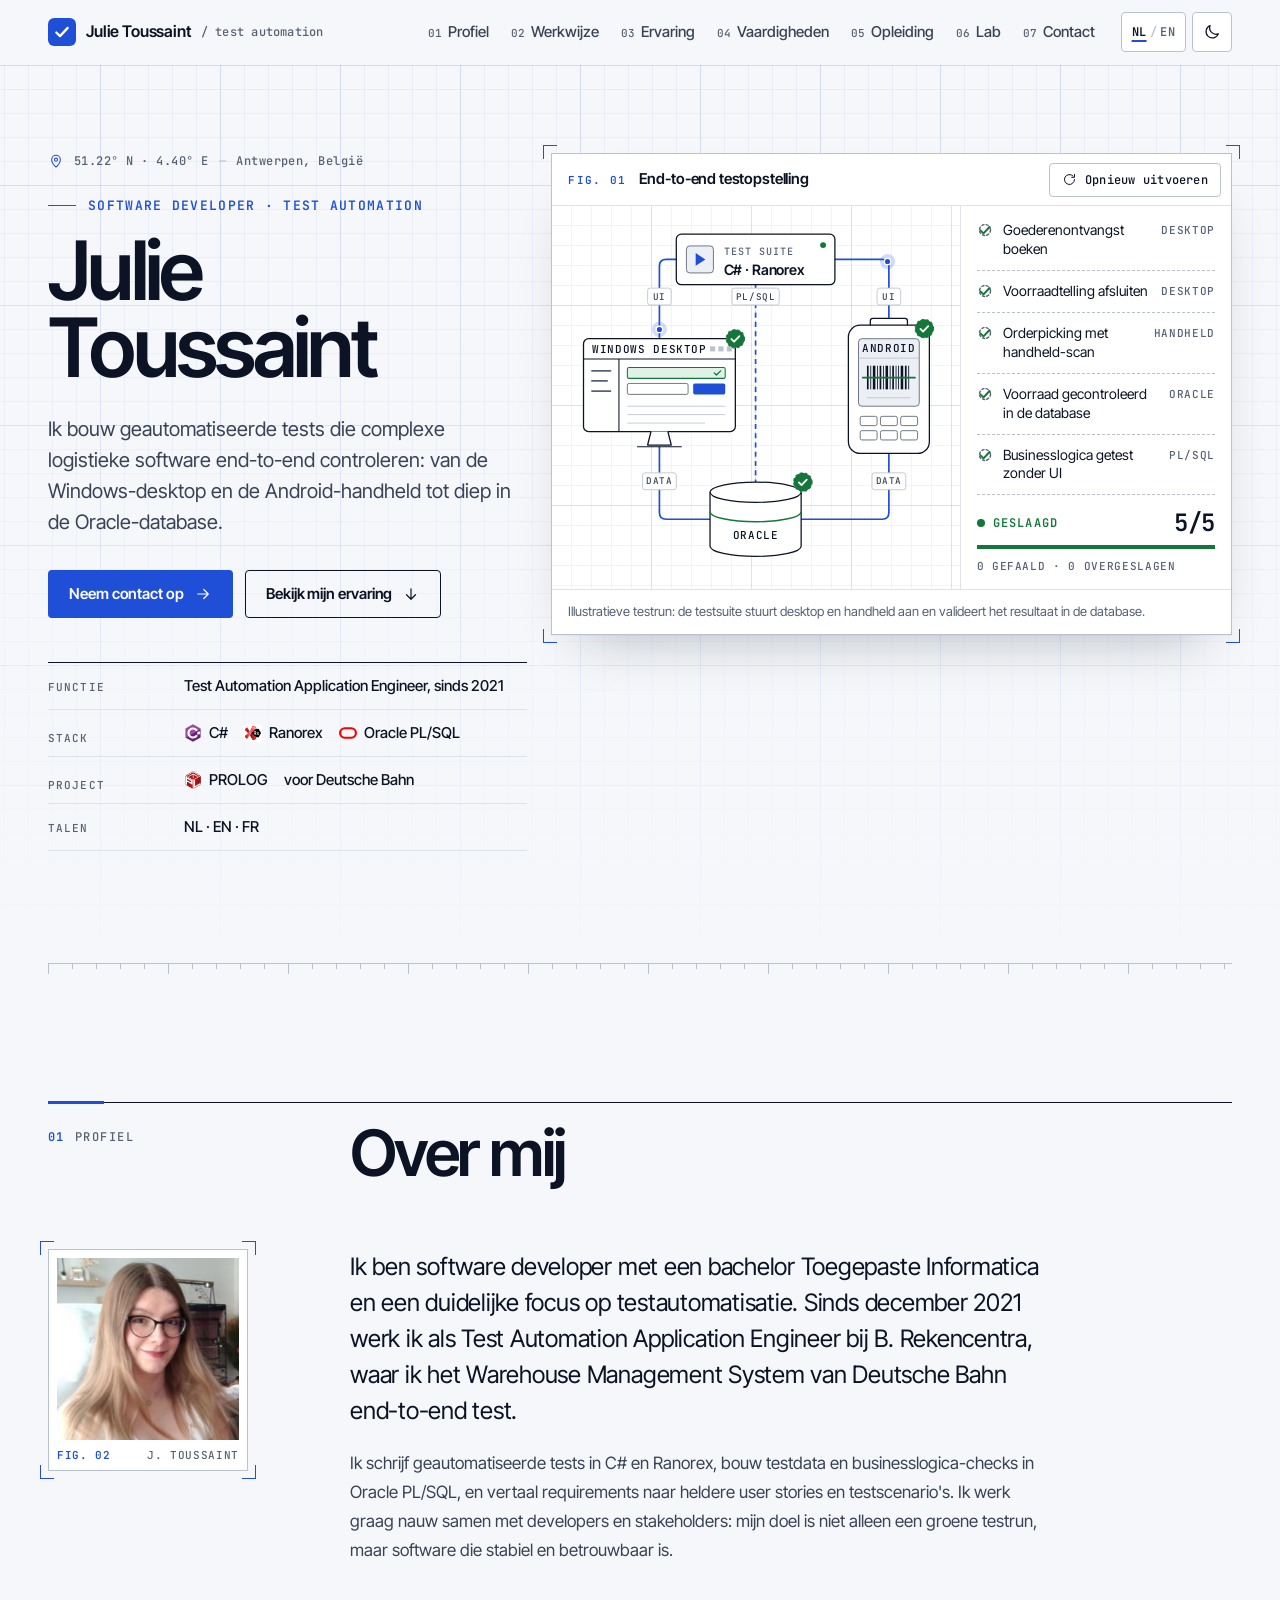
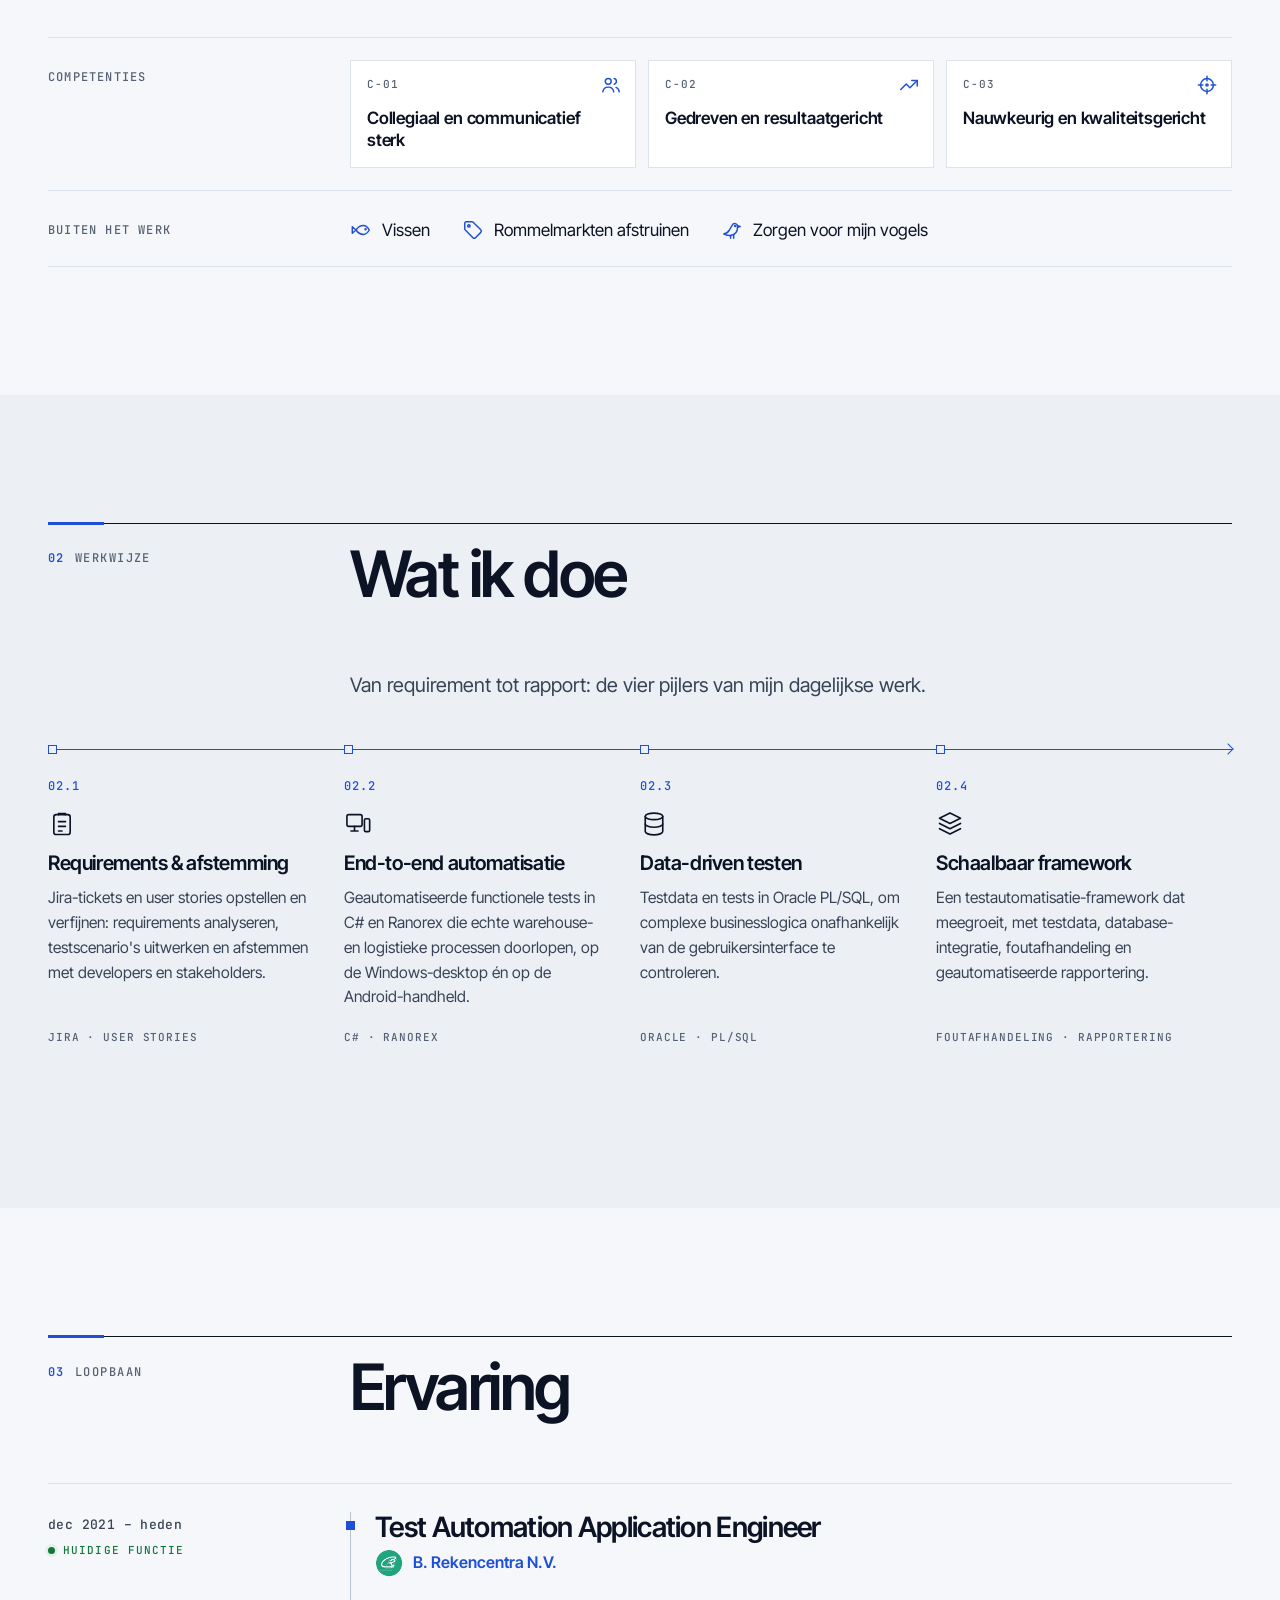
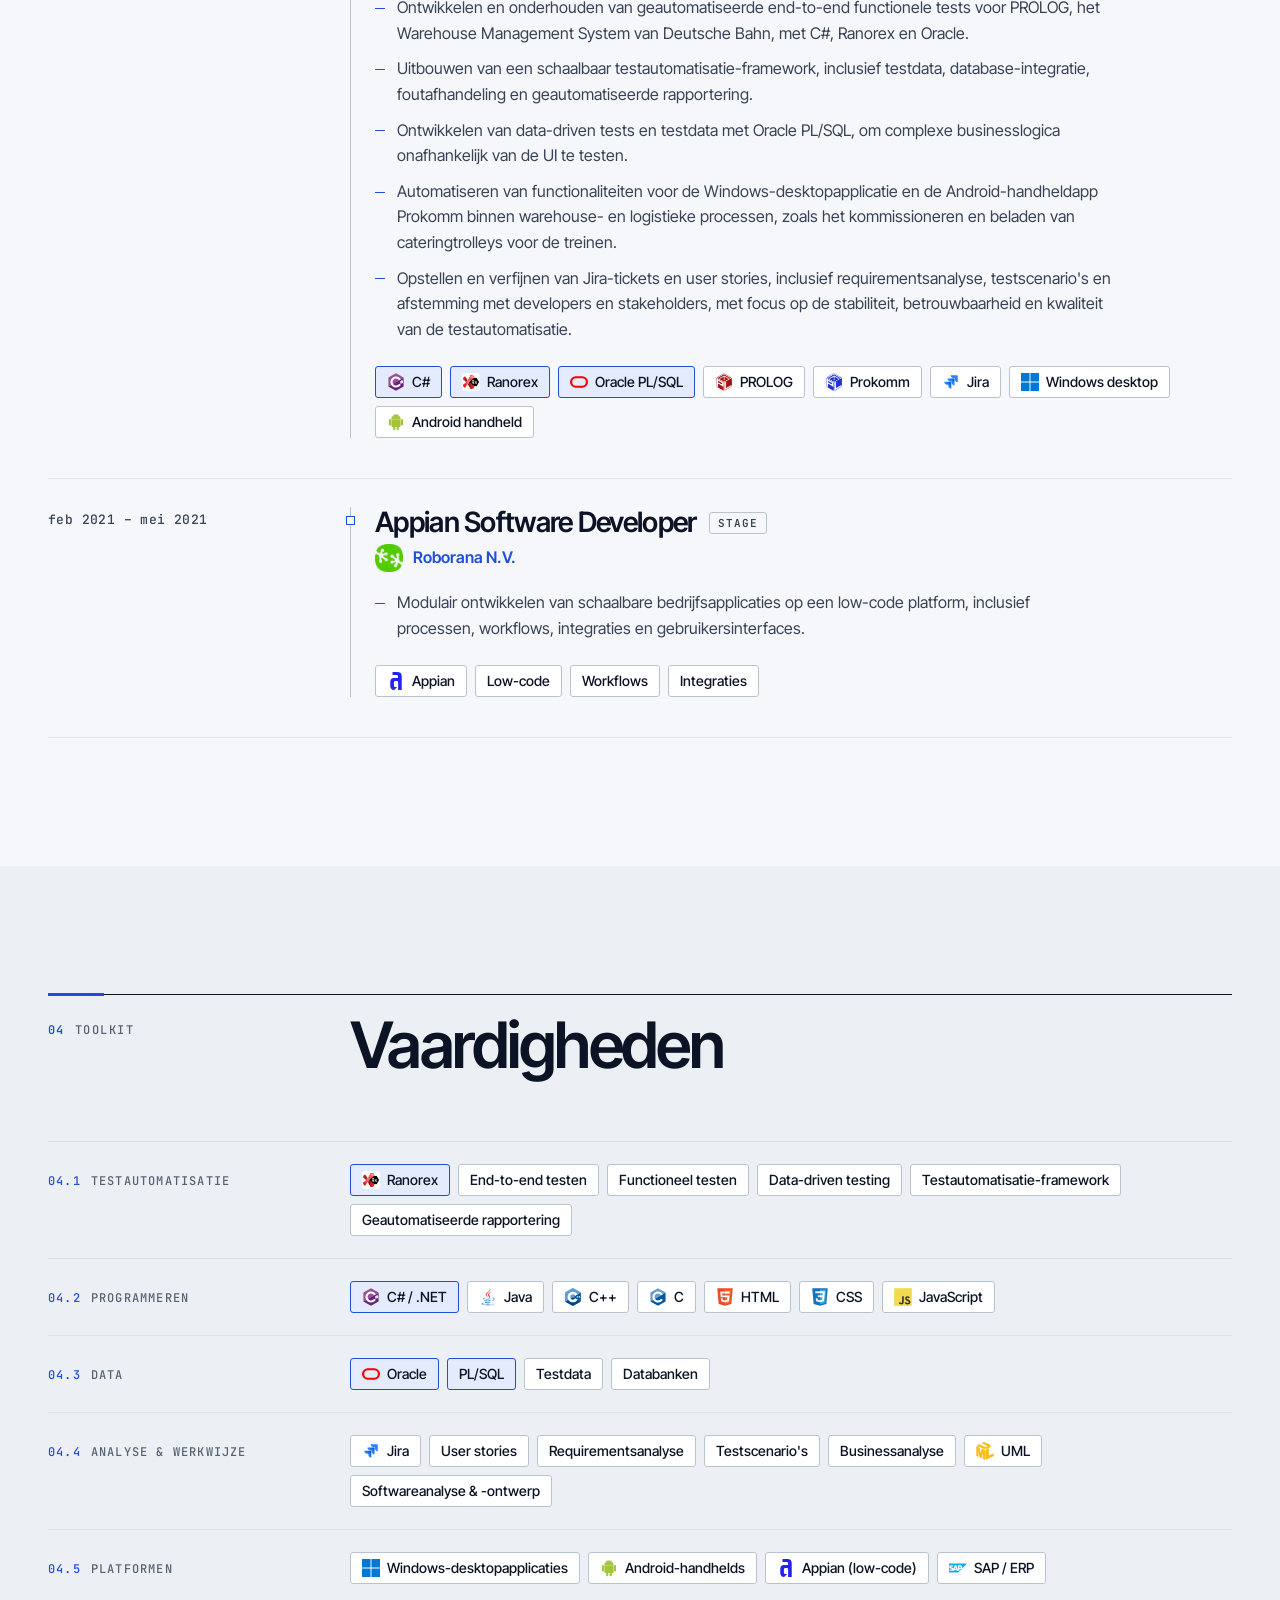
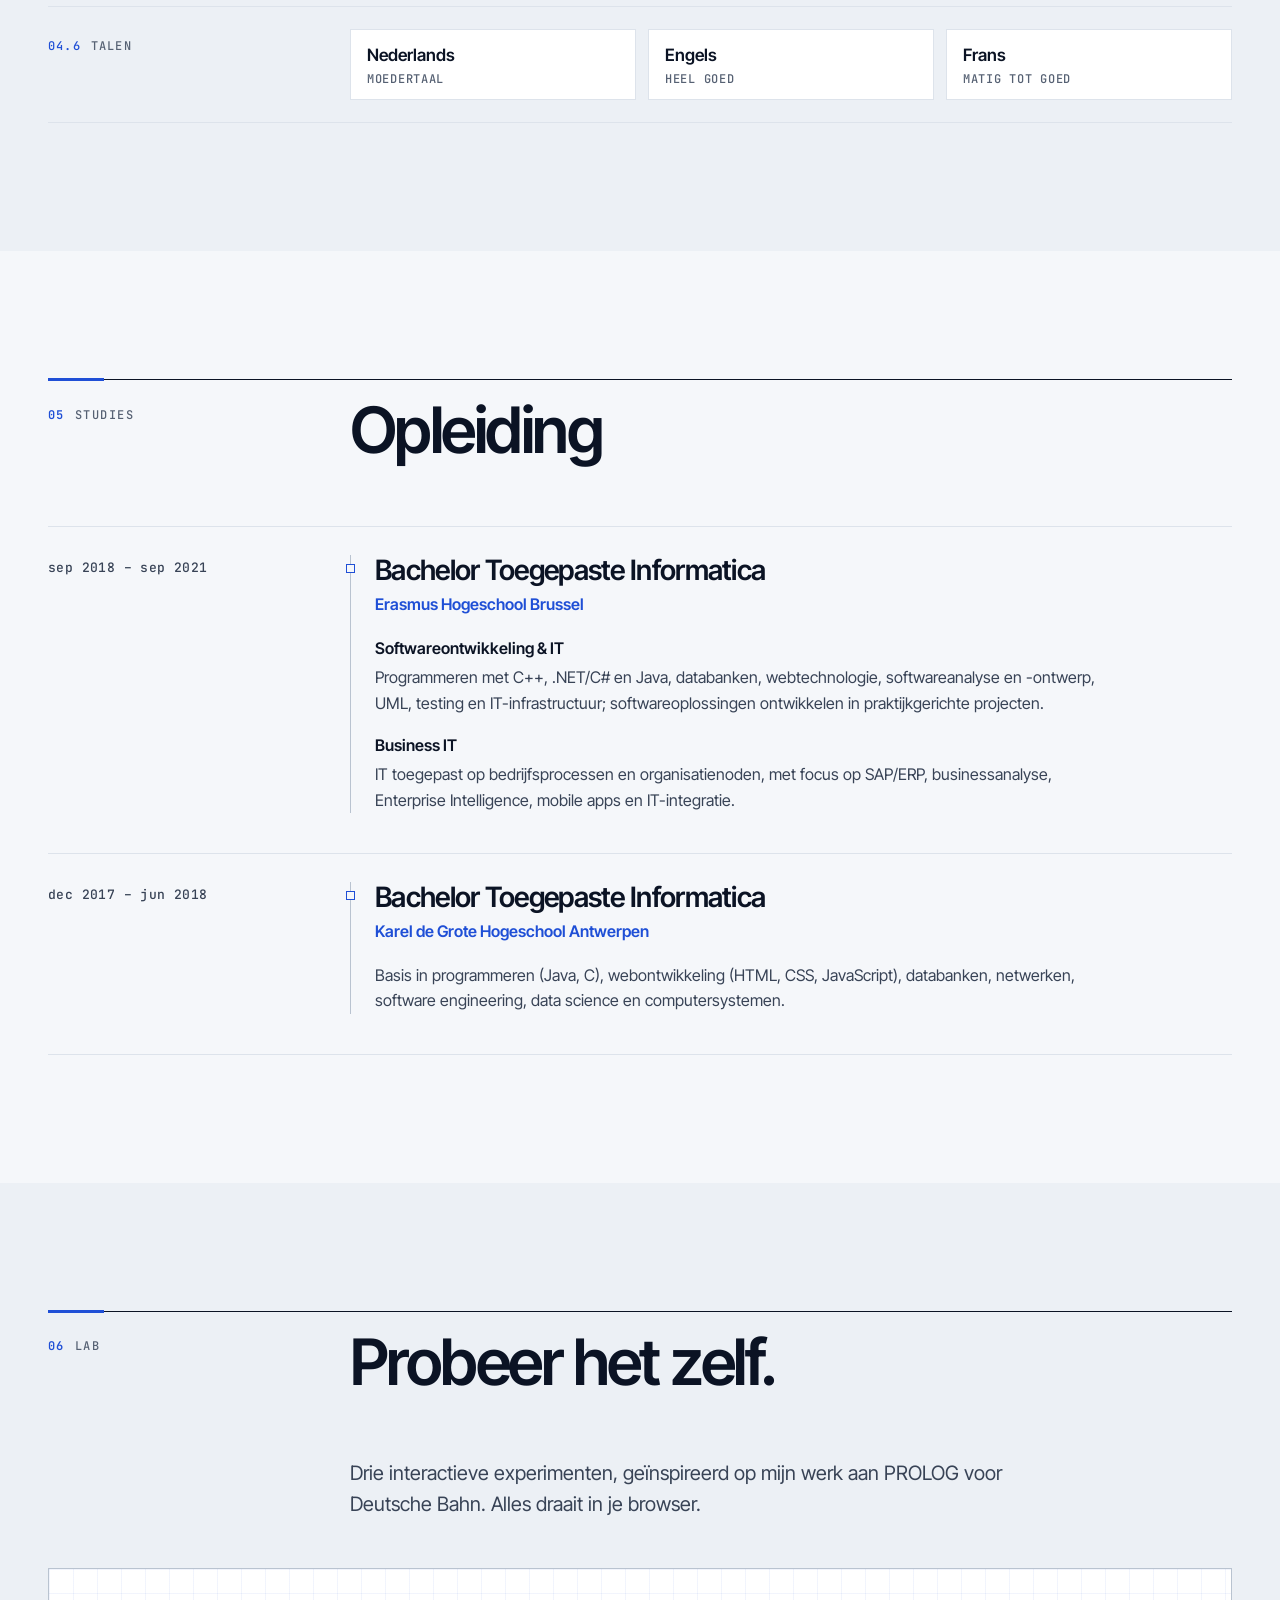
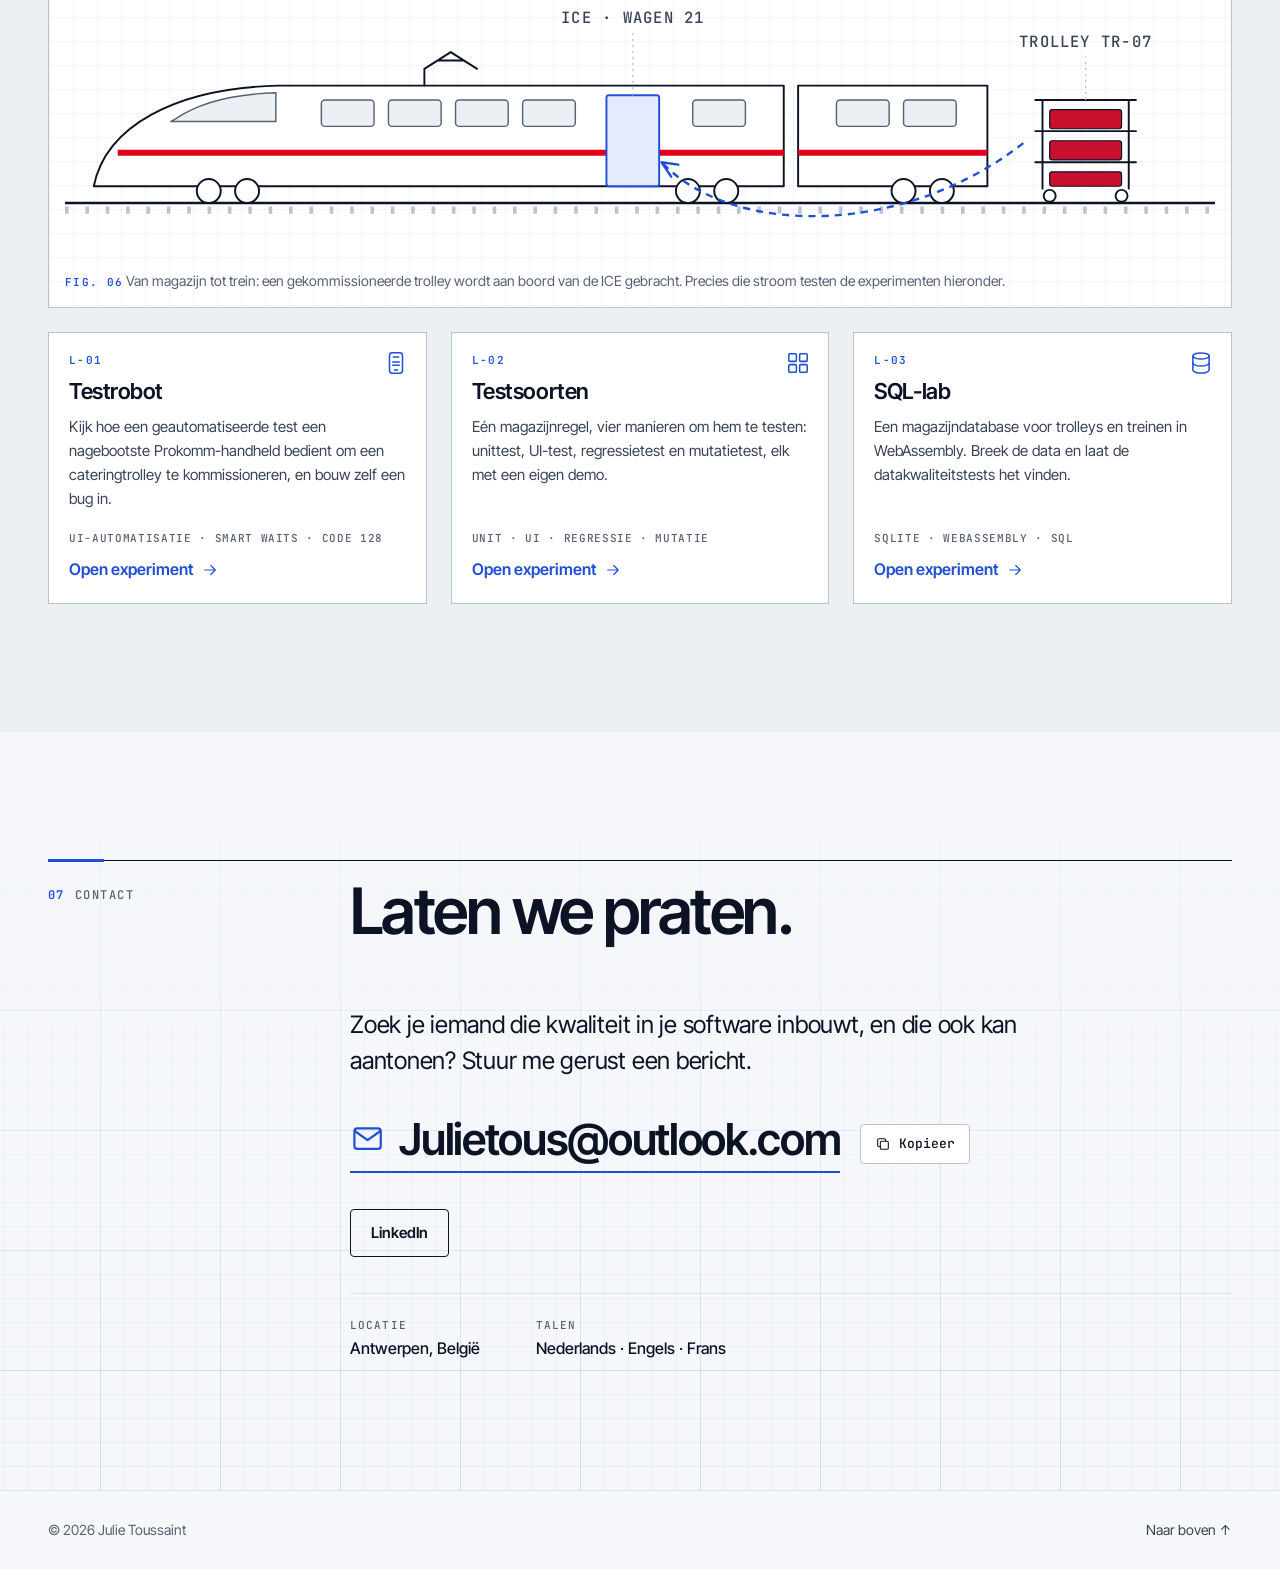
==== index.html @ c671b46f "Update" ====
<!doctype html>
<html lang="nl">
<head>
  <meta charset="utf-8">
  <meta name="viewport" content="width=device-width, initial-scale=1">
  <title>Julie Toussaint · Software Developer · Test Automation</title>
  <meta name="description" data-i18n-attr="content:meta.desc" content="Julie Toussaint, software developer gespecialiseerd in testautomatisatie, uit Antwerpen. End-to-end tests met C#, Ranorex en Oracle PL/SQL, van Windows-desktop en Android-handheld tot in de database.">
  <meta name="color-scheme" content="light dark">
  <meta name="theme-color" content="#f5f7fa" media="(prefers-color-scheme: light)">
  <meta name="theme-color" content="#09111e" media="(prefers-color-scheme: dark)">
  <meta property="og:type" content="website">
  <meta property="og:title" content="Julie Toussaint · Software Developer · Test Automation">
  <meta property="og:description" content="End-to-end testautomatisatie met C#, Ranorex en Oracle PL/SQL.">
  <link rel="icon" href="assets/favicon.svg" type="image/svg+xml">
  <link rel="preconnect" href="https://fonts.googleapis.com">
  <link rel="preconnect" href="https://fonts.gstatic.com" crossorigin>
  <link rel="stylesheet" href="https://fonts.googleapis.com/css2?family=Inter+Tight:wght@400;500;600;700&amp;family=JetBrains+Mono:wght@400;500;600&amp;display=swap">
  <link rel="stylesheet" href="css/style.css">
  <script>
    (function (r) {
      r.classList.add('js');
      try {
        var t = localStorage.getItem('jt-theme');
        if (t === 'light' || t === 'dark') r.setAttribute('data-theme', t);
      } catch (e) {}
      /* Vangnet: als main.js niet laadt, wordt alle inhoud na 4 s gewoon zichtbaar. */
      setTimeout(function () { if (!window.JT_READY) r.classList.remove('js'); }, 4000);
    })(document.documentElement);
  </script>
  <script src="js/main.js" defer></script>
</head>
<body>
  <a class="skip" href="#main" data-i18n="skip">Ga naar de inhoud</a>

  <header class="top" id="topbar">
    <div class="wrap top__in">
      <a class="brand" href="#top">
        <svg class="brand__mark" viewBox="0 0 32 32" aria-hidden="true" focusable="false"><rect class="bm-bg" width="32" height="32" rx="7"/><path class="bm-tick" d="M9.5 16.5l4.2 4.2 8.8-9.4"/></svg>
        <span class="brand__name">Julie Toussaint</span>
        <span class="brand__role">/ test automation</span>
      </a>

      <nav class="nav" id="nav" aria-label="Hoofdnavigatie" data-i18n-attr="aria-label:nav.label">
        <ol class="nav__list">
          <li><a href="#profiel"><span class="nav__n">01</span><span data-i18n="nav.1">Profiel</span></a></li>
          <li><a href="#werk"><span class="nav__n">02</span><span data-i18n="nav.2">Werkwijze</span></a></li>
          <li><a href="#ervaring"><span class="nav__n">03</span><span data-i18n="nav.3">Ervaring</span></a></li>
          <li><a href="#vaardigheden"><span class="nav__n">04</span><span data-i18n="nav.4">Vaardigheden</span></a></li>
          <li><a href="#opleiding"><span class="nav__n">05</span><span data-i18n="nav.5">Opleiding</span></a></li>
          <li><a href="#lab"><span class="nav__n">06</span><span>Lab</span></a></li>
          <li><a href="#contact"><span class="nav__n">07</span><span data-i18n="nav.6">Contact</span></a></li>
        </ol>
      </nav>

      <div class="tools">
        <button class="tool tool--lang" id="lang-btn" type="button" aria-label="Wissel naar Engels" data-i18n-attr="aria-label:lang.switch">
          <span class="lang-nl">NL</span><span class="lang-sep" aria-hidden="true">/</span><span class="lang-en">EN</span>
        </button>
        <button class="tool" id="theme-btn" type="button" aria-label="Wissel thema">
          <svg class="ic ic--moon" viewBox="0 0 24 24" aria-hidden="true" focusable="false"><path d="M20.5 14.5A8.5 8.5 0 0 1 9.5 3.5a8.5 8.5 0 1 0 11 11z"/></svg>
          <svg class="ic ic--sun" viewBox="0 0 24 24" aria-hidden="true" focusable="false"><circle cx="12" cy="12" r="4"/><path d="M12 2.5v2M12 19.5v2M4.6 4.6 6 6M18 18l1.4 1.4M2.5 12h2M19.5 12h2M4.6 19.4 6 18M18 6l1.4-1.4"/></svg>
        </button>
        <button class="tool tool--menu" id="menu-btn" type="button" aria-expanded="false" aria-controls="nav" aria-label="Navigatiemenu" data-i18n-attr="aria-label:nav.menu">
          <svg class="ic ic--open" viewBox="0 0 24 24" aria-hidden="true" focusable="false"><path d="M4 7h16M4 12h16M4 17h16"/></svg>
          <svg class="ic ic--close" viewBox="0 0 24 24" aria-hidden="true" focusable="false"><path d="M6 6l12 12M18 6 6 18"/></svg>
        </button>
      </div>
    </div>
    <div class="progress" aria-hidden="true"><i id="progress"></i></div>
  </header>

  <main id="main" tabindex="-1">

    <!-- ============ HERO ============ -->
    <section class="hero" id="top" aria-labelledby="hero-title">
      <div class="wrap hero__grid">
        <div class="hero__copy">
          <p class="hero__coord">
            <svg class="ic" viewBox="0 0 24 24" aria-hidden="true" focusable="false"><path d="M12 21s-6.5-5.6-6.5-11a6.5 6.5 0 0 1 13 0c0 5.4-6.5 11-6.5 11z"/><circle cx="12" cy="10" r="2.3"/></svg>
            <span>51.22° N · 4.40° E</span><span class="hero__coord-sep" aria-hidden="true">—</span><span data-i18n="city">Antwerpen, België</span>
          </p>
          <p class="hero__eyebrow"><span>Software Developer <span aria-hidden="true">·</span> Test Automation</span></p>
          <h1 class="hero__title" id="hero-title">Julie <br>Toussaint</h1>
          <p class="hero__lead" data-i18n="hero.lead">Ik bouw geautomatiseerde tests die complexe logistieke software end-to-end controleren: van de Windows-desktop en de Android-handheld tot diep in de Oracle-database.</p>
          <div class="hero__cta">
            <a class="btn btn--solid" href="#contact">
              <span data-i18n="hero.cta1">Neem contact op</span>
              <svg class="ic" viewBox="0 0 24 24" aria-hidden="true" focusable="false"><path d="M5 12h14M13 6l6 6-6 6"/></svg>
            </a>
            <a class="btn btn--line" href="#ervaring">
              <span data-i18n="hero.cta2">Bekijk mijn ervaring</span>
              <svg class="ic" viewBox="0 0 24 24" aria-hidden="true" focusable="false"><path d="M12 5v14M6 13l6 6 6-6"/></svg>
            </a>
          </div>
          <dl class="spec">
            <div class="spec__row"><dt data-i18n="spec.role">Functie</dt><dd data-i18n="spec.roleV">Test Automation Application Engineer, sinds 2021</dd></div>
            <div class="spec__row"><dt>Stack</dt><dd class="spec__stack"><span><img class="chip__logo" src="assets/icons/csharp.svg" width="18" height="18" alt="">C#</span><span><img class="chip__logo chip__logo--tile" src="assets/ranorex.jpg" width="242" height="208" alt="">Ranorex</span><span><img class="chip__logo" src="assets/icons/oracle.svg" width="18" height="18" alt="">Oracle PL/SQL</span></dd></div>
            <div class="spec__row"><dt data-i18n="spec.proj">Project</dt><dd class="spec__stack"><span><img class="chip__logo" src="assets/prolog.png" width="256" height="256" alt="">PROLOG</span><span data-i18n="spec.projV">voor Deutsche Bahn</span></dd></div>
            <div class="spec__row"><dt data-i18n="spec.lang">Talen</dt><dd>NL · EN · FR</dd></div>
          </dl>
        </div>

        <!-- Signature: end-to-end testopstelling die zichzelf één keer tekent -->
        <figure class="rig" id="rig" aria-labelledby="rig-cap">
          <div class="rig__bar">
            <span class="rig__fig">FIG. 01</span>
            <span class="rig__title" data-i18n="fig.title">End-to-end testopstelling</span>
            <button class="rig__rerun" id="rerun" type="button">
              <svg class="ic" viewBox="0 0 24 24" aria-hidden="true" focusable="false"><path d="M20 12a8 8 0 1 1-2.34-5.66"/><path d="M20 4v4.5h-4.5"/></svg>
              <span data-i18n="fig.rerun">Opnieuw uitvoeren</span>
            </button>
          </div>

          <div class="rig__body">
            <div class="rig__canvas">
              <svg class="schema" viewBox="0 0 440 400" role="img" aria-labelledby="schema-title">
                <title id="schema-title" data-i18n="fig.alt">Schema: een testsuite in C# en Ranorex stuurt een Windows-desktopapplicatie en een Android-handheld aan, en controleert het resultaat in een Oracle-database, ook rechtstreeks via PL/SQL.</title>
                <defs>
                  <mask id="m-sql" maskUnits="userSpaceOnUse" x="0" y="0" width="440" height="400">
                    <path class="tr tr--mask" data-trace="5" pathLength="1" d="M220 72V306"/>
                  </mask>
                </defs>

                <!-- hulplijnen (blauwdruk) -->
                <g class="rails">
                  <path d="M126 42H114Q106 42 106 50V136"/>
                  <path d="M314 42H370Q378 42 378 50V112"/>
                  <path d="M106 264V342Q106 350 114 350H166"/>
                  <path d="M378 272V342Q378 350 370 350H274"/>
                  <path d="M220 72V306"/>
                </g>

                <!-- sporen die tijdens de run getekend worden -->
                <g class="traces">
                  <path class="tr tr--line" data-trace="1" data-geo="1" pathLength="1" d="M126 42H114Q106 42 106 50V136"/>
                  <path class="tr tr--line" data-trace="2" data-geo="2" pathLength="1" d="M314 42H370Q378 42 378 50V112"/>
                  <path class="tr tr--line" data-trace="3" data-geo="3" pathLength="1" d="M106 264V342Q106 350 114 350H166"/>
                  <path class="tr tr--line" data-trace="4" data-geo="4" pathLength="1" d="M378 272V342Q378 350 370 350H274"/>
                  <path class="sql" data-geo="5" mask="url(#m-sql)" d="M220 72V306"/>
                </g>

                <!-- testsuite -->
                <g class="node n-suite" data-node="suite" style="--d:0ms">
                  <rect class="o" x="126" y="12" width="188" height="60" rx="6"/>
                  <rect class="o2" x="138" y="26" width="32" height="32" rx="4"/>
                  <path class="play" d="M149 34.5 160.5 42 149 49.5Z"/>
                  <text class="t-mono t-mute" x="182" y="37">TEST SUITE</text>
                  <text class="t-sans" x="182" y="60">C# · Ranorex</text>
                  <circle class="led" cx="300" cy="25" r="3.5"/>
                </g>

                <!-- Windows desktop -->
                <g class="node n-desktop" data-node="desktop" style="--d:90ms">
                  <rect class="o" x="16" y="136" width="180" height="110" rx="6"/>
                  <path class="d" d="M16 160H196M58 160V246"/>
                  <text class="t-mono" x="26" y="152.5">WINDOWS DESKTOP</text>
                  <rect class="ctl" x="166" y="145" width="6" height="6"/>
                  <rect class="ctl" x="176" y="145" width="6" height="6"/>
                  <rect class="ctl" x="186" y="145" width="6" height="6" rx="1"/>
                  <path class="d2" d="M26 174H48M26 186H44M26 198H48"/>
                  <rect class="v-field" x="68" y="170" width="116" height="13" rx="2"/>
                  <path class="v-mark" d="M171 176.5l2.6 2.6 5-5"/>
                  <rect class="f" x="68" y="189" width="72" height="13" rx="2"/>
                  <rect class="btnshape" x="146" y="189" width="38" height="13" rx="2"/>
                  <path class="d3" d="M68 216H184M68 226H184M68 236H160"/>
                  <path class="o" d="M96 246 92 262H120L116 246"/>
                  <path class="d" d="M80 264H132"/>
                </g>

                <!-- Android handheld -->
                <g class="node n-handheld" data-node="handheld" style="--d:180ms">
                  <rect class="o" x="356" y="112" width="44" height="12" rx="3"/>
                  <rect class="o" x="330" y="120" width="96" height="152" rx="14"/>
                  <rect class="o2" x="342" y="136" width="72" height="80" rx="4"/>
                  <text class="t-mono" x="378" y="152" text-anchor="middle">ANDROID</text>
                  <path class="d3" d="M342 159H414"/>
                  <g class="barcode">
                    <rect x="352" y="168" width="2" height="28"/><rect x="356" y="168" width="1" height="28"/>
                    <rect x="359" y="168" width="3" height="28"/><rect x="364" y="168" width="1" height="28"/>
                    <rect x="367" y="168" width="2" height="28"/><rect x="371" y="168" width="1" height="28"/>
                    <rect x="374" y="168" width="3" height="28"/><rect x="379" y="168" width="1" height="28"/>
                    <rect x="382" y="168" width="2" height="28"/><rect x="386" y="168" width="1" height="28"/>
                    <rect x="389" y="168" width="1" height="28"/><rect x="392" y="168" width="3" height="28"/>
                    <rect x="397" y="168" width="2" height="28"/><rect x="401" y="168" width="1" height="28"/>
                  </g>
                  <path class="laser" d="M347 182H409"/>
                  <path class="d3" d="M352 206H404"/>
                  <rect class="key" x="344" y="228" width="20" height="11" rx="2"/>
                  <rect class="key" x="368" y="228" width="20" height="11" rx="2"/>
                  <rect class="key" x="392" y="228" width="20" height="11" rx="2"/>
                  <rect class="key" x="344" y="245" width="20" height="11" rx="2"/>
                  <rect class="key" x="368" y="245" width="20" height="11" rx="2"/>
                  <rect class="key" x="392" y="245" width="20" height="11" rx="2"/>
                </g>

                <!-- Oracle database -->
                <g class="node n-db" data-node="db" style="--d:270ms">
                  <path class="o" d="M166 318V382A54 12 0 0 0 274 382V318"/>
                  <ellipse class="o" cx="220" cy="318" rx="54" ry="12"/>
                  <path class="band" d="M166 341A54 12 0 0 0 274 341"/>
                  <text class="t-mono" x="220" y="373" text-anchor="middle">ORACLE</text>
                </g>

                <!-- labels op de verbindingen -->
                <g class="tags">
                  <g class="tag"><rect x="92" y="76" width="28" height="20" rx="3"/><text x="106" y="86">UI</text></g>
                  <g class="tag"><rect x="364" y="76" width="28" height="20" rx="3"/><text x="378" y="86">UI</text></g>
                  <g class="tag"><rect x="192" y="76" width="56" height="20" rx="3"/><text x="220" y="86">PL/SQL</text></g>
                  <g class="tag"><rect x="86" y="295" width="40" height="20" rx="3"/><text x="106" y="305">DATA</text></g>
                  <g class="tag"><rect x="358" y="295" width="40" height="20" rx="3"/><text x="378" y="305">DATA</text></g>
                </g>

                <!-- validaties -->
                <g class="badge" data-badge="desktop" transform="translate(196 136)">
                  <circle class="badge__ring" r="11"/><circle class="badge__fill" r="11"/><path class="badge__tick" d="M-4.6 .4l3.1 3.1 6.1-6.4"/>
                </g>
                <g class="badge" data-badge="handheld" transform="translate(420 124)">
                  <circle class="badge__ring" r="11"/><circle class="badge__fill" r="11"/><path class="badge__tick" d="M-4.6 .4l3.1 3.1 6.1-6.4"/>
                </g>
                <g class="badge" data-badge="db" transform="translate(276 306)">
                  <circle class="badge__ring" r="11"/><circle class="badge__fill" r="11"/><path class="badge__tick" d="M-4.6 .4l3.1 3.1 6.1-6.4"/>
                </g>

                <!-- datapakketjes (alleen zichtbaar tijdens de animatie) -->
                <g class="pk" data-pk="1"><circle class="pk__halo" r="9"/><circle class="pk__core" r="3.8"/></g>
                <g class="pk" data-pk="2"><circle class="pk__halo" r="9"/><circle class="pk__core" r="3.8"/></g>
                <g class="pk" data-pk="3"><circle class="pk__halo" r="9"/><circle class="pk__core" r="3.8"/></g>
                <g class="pk" data-pk="4"><circle class="pk__halo" r="9"/><circle class="pk__core" r="3.8"/></g>
                <g class="pk" data-pk="5"><circle class="pk__halo" r="9"/><circle class="pk__core" r="3.8"/></g>
              </svg>
            </div>

            <div class="rig__side">
              <ol class="log">
                <li>
                  <svg class="log__ic" viewBox="0 0 16 16" aria-hidden="true" focusable="false"><circle class="i-pend" cx="8" cy="8" r="5.5"/><path class="i-ok" d="M3.5 8.4l3 3 6-6.4"/></svg>
                  <span class="log__name" data-i18n="log.1">Goederenontvangst boeken</span>
                  <span class="log__tag">DESKTOP</span>
                </li>
                <li>
                  <svg class="log__ic" viewBox="0 0 16 16" aria-hidden="true" focusable="false"><circle class="i-pend" cx="8" cy="8" r="5.5"/><path class="i-ok" d="M3.5 8.4l3 3 6-6.4"/></svg>
                  <span class="log__name" data-i18n="log.2">Voorraadtelling afsluiten</span>
                  <span class="log__tag">DESKTOP</span>
                </li>
                <li>
                  <svg class="log__ic" viewBox="0 0 16 16" aria-hidden="true" focusable="false"><circle class="i-pend" cx="8" cy="8" r="5.5"/><path class="i-ok" d="M3.5 8.4l3 3 6-6.4"/></svg>
                  <span class="log__name" data-i18n="log.3">Orderpicking met handheld-scan</span>
                  <span class="log__tag">HANDHELD</span>
                </li>
                <li>
                  <svg class="log__ic" viewBox="0 0 16 16" aria-hidden="true" focusable="false"><circle class="i-pend" cx="8" cy="8" r="5.5"/><path class="i-ok" d="M3.5 8.4l3 3 6-6.4"/></svg>
                  <span class="log__name" data-i18n="log.4">Voorraad gecontroleerd in de database</span>
                  <span class="log__tag">ORACLE</span>
                </li>
                <li>
                  <svg class="log__ic" viewBox="0 0 16 16" aria-hidden="true" focusable="false"><circle class="i-pend" cx="8" cy="8" r="5.5"/><path class="i-ok" d="M3.5 8.4l3 3 6-6.4"/></svg>
                  <span class="log__name" data-i18n="log.5">Businesslogica getest zonder UI</span>
                  <span class="log__tag">PL/SQL</span>
                </li>
              </ol>

              <div class="sum">
                <p class="sum__line">
                  <span class="sum__state" id="rig-state" data-i18n="fig.passed">Geslaagd</span>
                  <span class="sum__count"><b id="rig-n">5</b>/5</span>
                </p>
                <div class="sum__bar" aria-hidden="true"><i id="rig-bar"></i></div>
                <p class="sum__meta">0 <span data-i18n="fig.failed">gefaald</span> · 0 <span data-i18n="fig.skipped">overgeslagen</span></p>
              </div>
            </div>
          </div>

          <figcaption class="rig__cap" id="rig-cap" data-i18n="fig.cap">Illustratieve testrun: de testsuite stuurt desktop en handheld aan en valideert het resultaat in de database.</figcaption>
        </figure>
      </div>
      <div class="wrap" aria-hidden="true"><div class="ruler"></div></div>
    </section>

    <!-- ============ 01 PROFIEL ============ -->
    <section class="sec" id="profiel" aria-labelledby="h-profiel">
      <div class="wrap grid">
        <div class="sec__head">
          <p class="sec__idx"><span class="sec__n">01</span><span data-i18n="s1.k">Profiel</span></p>
          <h2 id="h-profiel" data-i18n="s1.h">Over mij</h2>
        </div>

        <figure class="portrait reveal">
          <img src="assets/julie-toussaint.jpg" width="251" height="254" alt="Portret van Julie Toussaint" data-i18n-attr="alt:s1.photo" decoding="async">
          <figcaption class="portrait__cap"><span class="portrait__fig">FIG. 02</span><span>J. Toussaint</span></figcaption>
        </figure>

        <div class="sec__body prose">
          <p class="prose__lead reveal" data-i18n="s1.p1">Ik ben software developer met een bachelor Toegepaste Informatica en een duidelijke focus op testautomatisatie. Sinds december 2021 werk ik als Test Automation Application Engineer bij B. Rekencentra, waar ik het Warehouse Management System van Deutsche Bahn end-to-end test.</p>
          <p class="reveal" data-i18n="s1.p2">Ik schrijf geautomatiseerde tests in C# en Ranorex, bouw testdata en businesslogica-checks in Oracle PL/SQL, en vertaal requirements naar heldere user stories en testscenario's. Ik werk graag nauw samen met developers en stakeholders: mijn doel is niet alleen een groene testrun, maar software die stabiel en betrouwbaar is.</p>
        </div>

        <div class="row">
          <h3 class="row__k" data-i18n="s1.comp">Competenties</h3>
          <ul class="traits row__v">
            <li class="trait reveal">
              <span class="trait__id">C-01</span>
              <svg class="ic trait__ic" viewBox="0 0 24 24" aria-hidden="true" focusable="false"><circle cx="9" cy="8" r="3.2"/><path d="M3 19.5c.6-3.3 3-5.2 6-5.2s5.4 1.9 6 5.2"/><path d="M15.5 4.9a3.2 3.2 0 0 1 0 6.2M17.5 14.6c1.9.6 3.1 2.4 3.5 4.9"/></svg>
              <span class="trait__t" data-i18n="s1.c1">Collegiaal en communicatief sterk</span>
            </li>
            <li class="trait reveal" style="--i:1">
              <span class="trait__id">C-02</span>
              <svg class="ic trait__ic" viewBox="0 0 24 24" aria-hidden="true" focusable="false"><path d="M3 17l6-6 4 4 8-8"/><path d="M15 7h6v6"/></svg>
              <span class="trait__t" data-i18n="s1.c2">Gedreven en resultaatgericht</span>
            </li>
            <li class="trait reveal" style="--i:2">
              <span class="trait__id">C-03</span>
              <svg class="ic trait__ic" viewBox="0 0 24 24" aria-hidden="true" focusable="false"><circle cx="12" cy="12" r="7"/><circle cx="12" cy="12" r="1.2"/><path d="M12 2.5v5M12 16.5v5M2.5 12h5M16.5 12h5"/></svg>
              <span class="trait__t" data-i18n="s1.c3">Nauwkeurig en kwaliteitsgericht</span>
            </li>
          </ul>
        </div>

        <div class="row">
          <h3 class="row__k" data-i18n="s1.out">Buiten het werk</h3>
          <ul class="hobbies row__v reveal">
            <li>
              <svg class="ic" viewBox="0 0 24 24" aria-hidden="true" focusable="false"><path d="M6.5 12c2.2-3.2 5-4.8 8-4.8 2.6 0 4.8 1.6 6.5 4.8-1.7 3.2-3.9 4.8-6.5 4.8-3 0-5.8-1.6-8-4.8z"/><path d="M6.5 12 2.5 8.5v7z"/><circle cx="17" cy="11.2" r=".6"/></svg>
              <span data-i18n="s1.h1">Vissen</span>
            </li>
            <li>
              <svg class="ic" viewBox="0 0 24 24" aria-hidden="true" focusable="false"><path d="M3 4.5v6.2c0 .5.2 1 .6 1.4l8.3 8.3a2 2 0 0 0 2.8 0l5.8-5.8a2 2 0 0 0 0-2.8L12.2 3.6a2 2 0 0 0-1.4-.6H4.5A1.5 1.5 0 0 0 3 4.5z"/><circle cx="7.5" cy="7.5" r="1.3"/></svg>
              <span data-i18n="s1.h2">Rommelmarkten afstruinen</span>
            </li>
            <li>
              <svg class="ic" viewBox="0 0 24 24" aria-hidden="true" focusable="false"><path d="M18 8a3 3 0 0 0-5.7-1.3L9.2 12c-1.5 2.4-3.6 3.9-6.2 4.3 2.6 1.6 5.4 2 8.1 1.5C15.3 17 18 13.6 18 9.4z"/><path d="M18 7.3l2.9.9-2.8 1"/><path d="M10.5 18v3M13.8 17v4"/><circle cx="15.4" cy="7.6" r=".6"/></svg>
              <span data-i18n="s1.h3">Zorgen voor mijn vogels</span>
            </li>
          </ul>
        </div>
      </div>
    </section>

    <!-- ============ 02 WERKWIJZE ============ -->
    <section class="sec sec--alt" id="werk" aria-labelledby="h-werk">
      <div class="wrap grid">
        <div class="sec__head">
          <p class="sec__idx"><span class="sec__n">02</span><span data-i18n="s2.k">Werkwijze</span></p>
          <h2 id="h-werk" data-i18n="s2.h">Wat ik doe</h2>
        </div>
        <p class="sec__intro reveal" data-i18n="s2.intro">Van requirement tot rapport: de vier pijlers van mijn dagelijkse werk.</p>

        <ol class="flow">
          <li class="step reveal">
            <span class="step__n">02.1</span>
            <svg class="ic step__ic" viewBox="0 0 24 24" aria-hidden="true" focusable="false"><rect x="5" y="4" width="14" height="17" rx="2"/><path d="M9 4V3h6v1"/><path d="M9 10h6M9 14h6M9 18h3"/></svg>
            <h3 data-i18n="s2.1h">Requirements &amp; afstemming</h3>
            <p data-i18n="s2.1p">Jira-tickets en user stories opstellen en verfijnen: requirements analyseren, testscenario's uitwerken en afstemmen met developers en stakeholders.</p>
            <p class="step__meta">Jira · user stories</p>
          </li>
          <li class="step reveal" style="--i:1">
            <span class="step__n">02.2</span>
            <svg class="ic step__ic" viewBox="0 0 24 24" aria-hidden="true" focusable="false"><rect x="2.5" y="4" width="13" height="10" rx="1.5"/><path d="M6 18h6M9 14v4"/><rect x="17.5" y="7.5" width="4.5" height="11" rx="1.2"/></svg>
            <h3 data-i18n="s2.2h">End-to-end automatisatie</h3>
            <p data-i18n="s2.2p">Geautomatiseerde functionele tests in C# en Ranorex die echte warehouse- en logistieke processen doorlopen, op de Windows-desktop én op de Android-handheld.</p>
            <p class="step__meta">C# · Ranorex</p>
          </li>
          <li class="step reveal" style="--i:2">
            <span class="step__n">02.3</span>
            <svg class="ic step__ic" viewBox="0 0 24 24" aria-hidden="true" focusable="false"><ellipse cx="12" cy="5.5" rx="7.5" ry="2.8"/><path d="M4.5 5.5v13c0 1.5 3.4 2.8 7.5 2.8s7.5-1.3 7.5-2.8v-13"/><path d="M4.5 12c0 1.5 3.4 2.8 7.5 2.8s7.5-1.3 7.5-2.8"/></svg>
            <h3 data-i18n="s2.3h">Data-driven testen</h3>
            <p data-i18n="s2.3p">Testdata en tests in Oracle PL/SQL, om complexe businesslogica onafhankelijk van de gebruikersinterface te controleren.</p>
            <p class="step__meta">Oracle · PL/SQL</p>
          </li>
          <li class="step reveal" style="--i:3">
            <span class="step__n">02.4</span>
            <svg class="ic step__ic" viewBox="0 0 24 24" aria-hidden="true" focusable="false"><path d="m12 2.5 9 4.5-9 4.5L3 7z"/><path d="m3 11.5 9 4.5 9-4.5"/><path d="m3 16 9 4.5 9-4.5"/></svg>
            <h3 data-i18n="s2.4h">Schaalbaar framework</h3>
            <p data-i18n="s2.4p">Een testautomatisatie-framework dat meegroeit, met testdata, database-integratie, foutafhandeling en geautomatiseerde rapportering.</p>
            <p class="step__meta" data-i18n="s2.4m">Foutafhandeling · rapportering</p>
          </li>
        </ol>
      </div>
    </section>

    <!-- ============ 03 ERVARING ============ -->
    <section class="sec" id="ervaring" aria-labelledby="h-ervaring">
      <div class="wrap grid">
        <div class="sec__head">
          <p class="sec__idx"><span class="sec__n">03</span><span data-i18n="s3.k">Loopbaan</span></p>
          <h2 id="h-ervaring" data-i18n="s3.h">Ervaring</h2>
        </div>

        <ol class="xp">
          <li class="xp__item is-current reveal">
            <div class="xp__when">
              <span data-i18n="s3.1d">dec 2021 – heden</span>
              <span class="xp__now" data-i18n="s3.now">Huidige functie</span>
            </div>
            <div class="xp__body">
              <h3>Test Automation Application Engineer</h3>
              <p class="xp__org"><img class="xp__logo" src="assets/rekencentra.png" width="206" height="206" alt="" decoding="async">B. Rekencentra N.V.</p>
              <ul class="xp__list">
                <li data-i18n="s3.1b1">Ontwikkelen en onderhouden van geautomatiseerde end-to-end functionele tests voor PROLOG, het Warehouse Management System van Deutsche Bahn, met C#, Ranorex en Oracle.</li>
                <li data-i18n="s3.1b2">Uitbouwen van een schaalbaar testautomatisatie-framework, inclusief testdata, database-integratie, foutafhandeling en geautomatiseerde rapportering.</li>
                <li data-i18n="s3.1b3">Ontwikkelen van data-driven tests en testdata met Oracle PL/SQL, om complexe businesslogica onafhankelijk van de UI te testen.</li>
                <li data-i18n="s3.1b4">Automatiseren van functionaliteiten voor de Windows-desktopapplicatie en de Android-handheldapp Prokomm binnen warehouse- en logistieke processen, zoals het kommissioneren en beladen van cateringtrolleys voor de treinen.</li>
                <li data-i18n="s3.1b5">Opstellen en verfijnen van Jira-tickets en user stories, inclusief requirementsanalyse, testscenario's en afstemming met developers en stakeholders, met focus op de stabiliteit, betrouwbaarheid en kwaliteit van de testautomatisatie.</li>
              </ul>
              <ul class="chips">
                <li class="chip chip--core"><img class="chip__logo" src="assets/icons/csharp.svg" width="18" height="18" alt="">C#</li><li class="chip chip--core"><img class="chip__logo chip__logo--tile" src="assets/ranorex.jpg" width="242" height="208" alt="">Ranorex</li><li class="chip chip--core"><img class="chip__logo" src="assets/icons/oracle.svg" width="18" height="18" alt="">Oracle PL/SQL</li><li class="chip"><img class="chip__logo" src="assets/prolog.png" width="256" height="256" alt="">PROLOG</li><li class="chip"><img class="chip__logo" src="assets/prokomm.png" width="64" height="64" alt="">Prokomm</li><li class="chip"><img class="chip__logo" src="assets/icons/jira.svg" width="18" height="18" alt="">Jira</li><li class="chip"><img class="chip__logo" src="assets/icons/windows.svg" width="18" height="18" alt="">Windows desktop</li><li class="chip"><img class="chip__logo" src="assets/icons/android.svg" width="18" height="18" alt="">Android handheld</li>
              </ul>
            </div>
          </li>

          <li class="xp__item reveal">
            <div class="xp__when">
              <span data-i18n="s3.2d">feb 2021 – mei 2021</span>
            </div>
            <div class="xp__body">
              <h3>Appian Software Developer <span class="badge-label" data-i18n="s3.intern">Stage</span></h3>
              <p class="xp__org"><img class="xp__logo xp__logo--free" src="assets/roborana.png" width="256" height="256" alt="" decoding="async">Roborana N.V.</p>
              <ul class="xp__list">
                <li data-i18n="s3.2b1">Modulair ontwikkelen van schaalbare bedrijfsapplicaties op een low-code platform, inclusief processen, workflows, integraties en gebruikersinterfaces.</li>
              </ul>
              <ul class="chips">
                <li class="chip"><img class="chip__logo" src="assets/icons/appian.svg" width="18" height="18" alt="">Appian</li><li class="chip">Low-code</li><li class="chip">Workflows</li><li class="chip" data-i18n="s3.integr">Integraties</li>
              </ul>
            </div>
          </li>
        </ol>
      </div>
    </section>

    <!-- ============ 04 VAARDIGHEDEN ============ -->
    <section class="sec sec--alt" id="vaardigheden" aria-labelledby="h-vaardigheden">
      <div class="wrap grid">
        <div class="sec__head">
          <p class="sec__idx"><span class="sec__n">04</span><span data-i18n="s4.k">Toolkit</span></p>
          <h2 id="h-vaardigheden" data-i18n="s4.h">Vaardigheden</h2>
        </div>

        <div class="row reveal">
          <h3 class="row__k"><span class="row__n">04.1</span><span data-i18n="s4.g1">Testautomatisatie</span></h3>
          <ul class="chips row__v">
            <li class="chip chip--core"><img class="chip__logo chip__logo--tile" src="assets/ranorex.jpg" width="242" height="208" alt="">Ranorex</li>
            <li class="chip" data-i18n="s4.e2e">End-to-end testen</li>
            <li class="chip" data-i18n="s4.func">Functioneel testen</li>
            <li class="chip">Data-driven testing</li>
            <li class="chip" data-i18n="s4.fw">Testautomatisatie-framework</li>
            <li class="chip" data-i18n="s4.rep">Geautomatiseerde rapportering</li>
          </ul>
        </div>
        <div class="row reveal">
          <h3 class="row__k"><span class="row__n">04.2</span><span data-i18n="s4.g2">Programmeren</span></h3>
          <ul class="chips row__v">
            <li class="chip chip--core"><img class="chip__logo" src="assets/icons/csharp.svg" width="18" height="18" alt="">C# / .NET</li><li class="chip"><img class="chip__logo" src="assets/icons/java.svg" width="18" height="18" alt="">Java</li><li class="chip"><img class="chip__logo" src="assets/icons/cplusplus.svg" width="18" height="18" alt="">C++</li><li class="chip"><img class="chip__logo" src="assets/icons/c.svg" width="18" height="18" alt="">C</li><li class="chip"><img class="chip__logo" src="assets/icons/html5.svg" width="18" height="18" alt="">HTML</li><li class="chip"><img class="chip__logo" src="assets/icons/css3.svg" width="18" height="18" alt="">CSS</li><li class="chip"><img class="chip__logo" src="assets/icons/javascript.svg" width="18" height="18" alt="">JavaScript</li>
          </ul>
        </div>
        <div class="row reveal">
          <h3 class="row__k"><span class="row__n">04.3</span><span data-i18n="s4.g3">Data</span></h3>
          <ul class="chips row__v">
            <li class="chip chip--core"><img class="chip__logo" src="assets/icons/oracle.svg" width="18" height="18" alt="">Oracle</li><li class="chip chip--core">PL/SQL</li><li class="chip" data-i18n="s4.td">Testdata</li><li class="chip" data-i18n="s4.db">Databanken</li>
          </ul>
        </div>
        <div class="row reveal">
          <h3 class="row__k"><span class="row__n">04.4</span><span data-i18n="s4.g4">Analyse &amp; werkwijze</span></h3>
          <ul class="chips row__v">
            <li class="chip"><img class="chip__logo" src="assets/icons/jira.svg" width="18" height="18" alt="">Jira</li><li class="chip">User stories</li><li class="chip" data-i18n="s4.req">Requirementsanalyse</li><li class="chip" data-i18n="s4.ts">Testscenario's</li><li class="chip" data-i18n="s4.ba">Businessanalyse</li><li class="chip"><img class="chip__logo" src="assets/icons/uml.svg" width="18" height="18" alt="">UML</li><li class="chip" data-i18n="s4.sad">Softwareanalyse &amp; -ontwerp</li>
          </ul>
        </div>
        <div class="row reveal">
          <h3 class="row__k"><span class="row__n">04.5</span><span data-i18n="s4.g5">Platformen</span></h3>
          <ul class="chips row__v">
            <li class="chip"><img class="chip__logo" src="assets/icons/windows.svg" width="18" height="18" alt=""><span data-i18n="s4.win">Windows-desktopapplicaties</span></li><li class="chip"><img class="chip__logo" src="assets/icons/android.svg" width="18" height="18" alt=""><span data-i18n="s4.and">Android-handhelds</span></li><li class="chip"><img class="chip__logo" src="assets/icons/appian.svg" width="18" height="18" alt="">Appian (low-code)</li><li class="chip"><img class="chip__logo" src="assets/icons/sap.svg" width="18" height="18" alt="">SAP / ERP</li>
          </ul>
        </div>
        <div class="row reveal">
          <h3 class="row__k"><span class="row__n">04.6</span><span data-i18n="s4.g6">Talen</span></h3>
          <ul class="langs row__v">
            <li><span class="langs__n" data-i18n="s4.nl">Nederlands</span><span class="langs__l" data-i18n="s4.nlL">moedertaal</span></li>
            <li><span class="langs__n" data-i18n="s4.en">Engels</span><span class="langs__l" data-i18n="s4.enL">heel goed</span></li>
            <li><span class="langs__n" data-i18n="s4.fr">Frans</span><span class="langs__l" data-i18n="s4.frL">matig tot goed</span></li>
          </ul>
        </div>
      </div>
    </section>

    <!-- ============ 05 OPLEIDING ============ -->
    <section class="sec" id="opleiding" aria-labelledby="h-opleiding">
      <div class="wrap grid">
        <div class="sec__head">
          <p class="sec__idx"><span class="sec__n">05</span><span data-i18n="s5.k">Studies</span></p>
          <h2 id="h-opleiding" data-i18n="s5.h">Opleiding</h2>
        </div>

        <ol class="xp">
          <li class="xp__item reveal">
            <div class="xp__when"><span data-i18n="s5.1d">sep 2018 – sep 2021</span></div>
            <div class="xp__body">
              <h3 data-i18n="s5.deg">Bachelor Toegepaste Informatica</h3>
              <p class="xp__org">Erasmus Hogeschool Brussel</p>
              <dl class="tracks">
                <div>
                  <dt data-i18n="s5.1at">Softwareontwikkeling &amp; IT</dt>
                  <dd data-i18n="s5.1a">Programmeren met C++, .NET/C# en Java, databanken, webtechnologie, softwareanalyse en -ontwerp, UML, testing en IT-infrastructuur; softwareoplossingen ontwikkelen in praktijkgerichte projecten.</dd>
                </div>
                <div>
                  <dt>Business IT</dt>
                  <dd data-i18n="s5.1b">IT toegepast op bedrijfsprocessen en organisatienoden, met focus op SAP/ERP, businessanalyse, Enterprise Intelligence, mobile apps en IT-integratie.</dd>
                </div>
              </dl>
            </div>
          </li>
          <li class="xp__item reveal">
            <div class="xp__when"><span data-i18n="s5.2d">dec 2017 – jun 2018</span></div>
            <div class="xp__body">
              <h3 data-i18n="s5.deg">Bachelor Toegepaste Informatica</h3>
              <p class="xp__org">Karel de Grote Hogeschool Antwerpen</p>
              <p class="xp__text" data-i18n="s5.2a">Basis in programmeren (Java, C), webontwikkeling (HTML, CSS, JavaScript), databanken, netwerken, software engineering, data science en computersystemen.</p>
            </div>
          </li>
        </ol>
      </div>
    </section>

    <!-- ============ 06 LAB ============ -->
    <section class="sec sec--alt" id="lab" aria-labelledby="h-lab">
      <div class="wrap grid">
        <div class="sec__head">
          <p class="sec__idx"><span class="sec__n">06</span><span>Lab</span></p>
          <h2 id="h-lab" data-i18n="s7.h">Probeer het zelf.</h2>
        </div>
        <p class="sec__intro reveal" data-i18n="s7.intro">Drie interactieve experimenten, geïnspireerd op mijn werk aan PROLOG voor Deutsche Bahn. Alles draait in je browser.</p>

        <figure class="illu reveal">
          <svg viewBox="0 0 960 230" role="img" aria-labelledby="illu-t">
            <title id="illu-t" data-i18n="s7.illu">Illustratie: een cateringtrolley met drie bakken wordt naar de open deur van een ICE gebracht.</title>
            <path class="illu__rail" d="M0 182H960"/>
            <path class="illu__sleep" d="M0 188H960"/>
            <!-- ICE: kop links, tweede rijtuig rechts afgesneden -->
            <path class="illu__body" d="M24 168C34 118 92 86 178 84H600V168Z"/>
            <path class="illu__body" d="M612 84H770V168H612Z"/>
            <path class="illu__glass" d="M92 112C112 98 140 91 176 90V114H88Z"/>
            <path class="illu__stripe" d="M44 140H600M612 140H770"/>
            <g class="illu__glass"><rect x="214" y="96" width="44" height="22" rx="3"/><rect x="270" y="96" width="44" height="22" rx="3"/><rect x="326" y="96" width="44" height="22" rx="3"/><rect x="382" y="96" width="44" height="22" rx="3"/><rect x="524" y="96" width="44" height="22" rx="3"/><rect x="644" y="96" width="44" height="22" rx="3"/><rect x="700" y="96" width="44" height="22" rx="3"/></g>
            <rect class="illu__door" x="452" y="92" width="44" height="76" rx="2"/>
            <path class="illu__line" d="M300 84V70l22-14 22 14M311 63h22"/>
            <g class="illu__wheel"><circle cx="120" cy="172" r="10"/><circle cx="152" cy="172" r="10"/><circle cx="520" cy="172" r="10"/><circle cx="552" cy="172" r="10"/><circle cx="700" cy="172" r="10"/><circle cx="732" cy="172" r="10"/></g>
            <!-- trolley op het perron -->
            <g transform="translate(810 0)">
              <path class="illu__line" d="M0 96h84M0 122h84M0 148h84M6 96v74M78 96v74"/>
              <g class="illu__crate"><rect x="12" y="104" width="60" height="16" rx="2"/><rect x="12" y="130" width="60" height="16" rx="2"/><rect x="12" y="156" width="60" height="12" rx="2"/></g>
              <g class="illu__wheel"><circle cx="12" cy="176" r="5"/><circle cx="72" cy="176" r="5"/></g>
            </g>
            <path class="illu__path" d="M800 132C700 210 560 210 500 150"/>
            <path class="illu__arrow" d="M506 160l-8-12 14 2"/>
            <g class="illu__tag"><path d="M474 92V40"/><text x="474" y="32" text-anchor="middle">ICE · WAGEN 21</text></g>
            <g class="illu__tag"><path d="M852 96V60"/><text x="852" y="52" text-anchor="middle">TROLLEY TR-07</text></g>
          </svg>
          <figcaption class="illu__cap"><span class="illu__fig">FIG. 06</span> <span data-i18n="s7.cap">Van magazijn tot trein: een gekommissioneerde trolley wordt aan boord van de ICE gebracht. Precies die stroom testen de experimenten hieronder.</span></figcaption>
        </figure>

        <ul class="labs">
          <li class="reveal">
            <a class="labcard" href="lab/testrobot.html">
              <span class="labcard__id">L-01</span>
              <svg class="ic labcard__ic" viewBox="0 0 24 24" aria-hidden="true" focusable="false"><rect x="6" y="2.5" width="12" height="19" rx="2.5"/><path d="M9.5 6.5h5M9 11h6M9 14h6"/><path d="M10.5 18.5h3"/></svg>
              <h3>Testrobot</h3>
              <p data-i18n="s7.1p">Kijk hoe een geautomatiseerde test een nagebootste Prokomm-handheld bedient om een cateringtrolley te kommissioneren, en bouw zelf een bug in.</p>
              <span class="labcard__tech" data-i18n="s7.1t">UI-automatisatie · Smart waits · Code 128</span>
              <span class="labcard__go"><span data-i18n="s7.open">Open experiment</span><svg class="ic" viewBox="0 0 24 24" aria-hidden="true" focusable="false"><path d="M5 12h14M13 6l6 6-6 6"/></svg></span>
            </a>
          </li>
          <li class="reveal" style="--i:1">
            <a class="labcard" href="lab/testsoorten.html">
              <span class="labcard__id">L-02</span>
              <svg class="ic labcard__ic" viewBox="0 0 24 24" aria-hidden="true" focusable="false"><rect x="3.5" y="3.5" width="7" height="7" rx="1"/><rect x="13.5" y="3.5" width="7" height="7" rx="1"/><rect x="3.5" y="13.5" width="7" height="7" rx="1"/><rect x="13.5" y="13.5" width="7" height="7" rx="1"/></svg>
              <h3 data-i18n="lab.n2">Testsoorten</h3>
              <p data-i18n="s7.2p">Eén magazijnregel, vier manieren om hem te testen: unittest, UI-test, regressietest en mutatietest, elk met een eigen demo.</p>
              <span class="labcard__tech" data-i18n="s7.2t">Unit · UI · Regressie · Mutatie</span>
              <span class="labcard__go"><span data-i18n="s7.open">Open experiment</span><svg class="ic" viewBox="0 0 24 24" aria-hidden="true" focusable="false"><path d="M5 12h14M13 6l6 6-6 6"/></svg></span>
            </a>
          </li>
          <li class="reveal" style="--i:2">
            <a class="labcard" href="lab/sql.html">
              <span class="labcard__id">L-03</span>
              <svg class="ic labcard__ic" viewBox="0 0 24 24" aria-hidden="true" focusable="false"><ellipse cx="12" cy="5.5" rx="7.5" ry="2.8"/><path d="M4.5 5.5v13c0 1.5 3.4 2.8 7.5 2.8s7.5-1.3 7.5-2.8v-13"/><path d="M4.5 12c0 1.5 3.4 2.8 7.5 2.8s7.5-1.3 7.5-2.8"/></svg>
              <h3>SQL-lab</h3>
              <p data-i18n="s7.3p">Een magazijndatabase voor trolleys en treinen in WebAssembly. Breek de data en laat de datakwaliteitstests het vinden.</p>
              <span class="labcard__tech">SQLite · WebAssembly · SQL</span>
              <span class="labcard__go"><span data-i18n="s7.open">Open experiment</span><svg class="ic" viewBox="0 0 24 24" aria-hidden="true" focusable="false"><path d="M5 12h14M13 6l6 6-6 6"/></svg></span>
            </a>
          </li>
        </ul>
      </div>
    </section>

    <!-- ============ 07 CONTACT ============ -->
    <section class="sec sec--contact" id="contact" aria-labelledby="h-contact">
      <div class="wrap grid">
        <div class="sec__head">
          <p class="sec__idx"><span class="sec__n">07</span><span>Contact</span></p>
          <h2 id="h-contact" data-i18n="s6.h">Laten we praten.</h2>
        </div>

        <div class="contact">
          <p class="contact__lead reveal" data-i18n="s6.lead">Zoek je iemand die kwaliteit in je software inbouwt, en die ook kan aantonen? Stuur me gerust een bericht.</p>

          <div class="contact__mail reveal">
            <a class="mail" href="mailto:Julietous@outlook.com">
              <svg class="ic" viewBox="0 0 24 24" aria-hidden="true" focusable="false"><rect x="3" y="5" width="18" height="14" rx="2"/><path d="m3.5 7 8.5 6 8.5-6"/></svg>
              <span>Julietous@outlook.com</span>
            </a>
            <button class="copy" id="copy-btn" type="button" data-copy="Julietous@outlook.com">
              <svg class="ic ic--copy" viewBox="0 0 24 24" aria-hidden="true" focusable="false"><rect x="8" y="8" width="12" height="12" rx="2"/><path d="M16 8V6a2 2 0 0 0-2-2H6a2 2 0 0 0-2 2v8a2 2 0 0 0 2 2h2"/></svg>
              <svg class="ic ic--done" viewBox="0 0 24 24" aria-hidden="true" focusable="false"><path d="m5 12.5 4.5 4.5L19 7.5"/></svg>
              <span id="copy-label" data-i18n="s6.copy">Kopieer</span>
            </button>
            <span class="sr-only" id="copy-status" role="status" aria-live="polite"></span>
          </div>

          <a class="btn btn--line contact__in reveal" href="https://www.linkedin.com/in/julietous/" target="_blank" rel="noopener noreferrer">LinkedIn</a>

          <dl class="contact__meta reveal">
            <div><dt data-i18n="s6.loc">Locatie</dt><dd data-i18n="city">Antwerpen, België</dd></div>
            <div><dt data-i18n="spec.lang">Talen</dt><dd data-i18n="s6.langs">Nederlands · Engels · Frans</dd></div>
          </dl>
        </div>
      </div>
    </section>
  </main>

  <footer class="foot">
    <div class="wrap foot__in">
      <p>© <span id="year">2026</span> Julie Toussaint</p>
      <a class="foot__top" href="#top" data-i18n="foot.top">Naar boven ↑</a>
    </div>
  </footer>
</body>
</html>
---- css/style.css ----
/* ==========================================================================
   Julie Toussaint · portfolio
   Variant B: "Precision blueprint" (Swiss grid, hairlines, mono annotations)
   ========================================================================== */

/* ---------- Tokens ---------- */
:root {
  --bg: #f5f7fa;
  --bg-alt: #ecf0f5;
  --surface: #ffffff;
  --ink: #0b1324;
  --ink-2: #384356;
  --ink-3: #566173;
  --line: #dde3eb;
  --line-2: #b9c3d0;
  --accent: #1f4fd6;
  --accent-ink: #ffffff;
  --accent-soft: #e4ebfc;
  --accent-hover: #1741b4;
  --pass: #13773a;
  --pass-soft: #dff2e6;
  --fail: #c42b2b;
  --fail-soft: #fbe4e2;
  --grid: rgba(31, 79, 214, .06);
  --grid-strong: rgba(31, 79, 214, .11);
  --shadow: 0 1px 0 rgba(11, 19, 36, .03), 0 28px 56px -32px rgba(11, 19, 36, .32);

  --font-sans: "Inter Tight", ui-sans-serif, system-ui, -apple-system, "Segoe UI", Roboto, Arial, sans-serif;
  --font-mono: "JetBrains Mono", ui-monospace, "Cascadia Mono", "SFMono-Regular", Consolas, monospace;

  --maxw: 1200px;
  --gut: 16px;
  --gap: 24px;
  --head-h: 64px;
  color-scheme: light;
}

@media (prefers-color-scheme: dark) {
  :root:not([data-theme="light"]) {
    --bg: #09111e;
    --bg-alt: #0c1626;
    --surface: #0f1a2c;
    --ink: #e7edf6;
    --ink-2: #b2bdcd;
    --ink-3: #8794a8;
    --line: #1c2a42;
    --line-2: #34465f;
    --accent: #7ea6ff;
    --accent-ink: #06122a;
    --accent-soft: #14264a;
    --accent-hover: #a6c1ff;
    --pass: #4bd685;
    --pass-soft: #0f2c22;
    --fail: #ff7d73;
    --fail-soft: #34161a;
    --grid: rgba(126, 166, 255, .055);
    --grid-strong: rgba(126, 166, 255, .1);
    --shadow: 0 1px 0 rgba(0, 0, 0, .3), 0 28px 56px -32px rgba(0, 0, 0, .8);
    color-scheme: dark;
  }
}

:root[data-theme="dark"] {
  --bg: #09111e;
  --bg-alt: #0c1626;
  --surface: #0f1a2c;
  --ink: #e7edf6;
  --ink-2: #b2bdcd;
  --ink-3: #8794a8;
  --line: #1c2a42;
  --line-2: #34465f;
  --accent: #7ea6ff;
  --accent-ink: #06122a;
  --accent-soft: #14264a;
  --accent-hover: #a6c1ff;
  --pass: #4bd685;
  --pass-soft: #0f2c22;
  --fail: #ff7d73;
  --fail-soft: #34161a;
  --grid: rgba(126, 166, 255, .055);
  --grid-strong: rgba(126, 166, 255, .1);
  --shadow: 0 1px 0 rgba(0, 0, 0, .3), 0 28px 56px -32px rgba(0, 0, 0, .8);
  color-scheme: dark;
}

@media (min-width: 640px)  { :root { --gut: 32px; } }
@media (min-width: 1100px) { :root { --gut: 48px; } }

/* ---------- Base ---------- */
*, *::before, *::after { box-sizing: border-box; }

html {
  -webkit-text-size-adjust: 100%;
  text-size-adjust: 100%;
  scroll-behavior: smooth;
  scroll-padding-top: calc(var(--head-h) + 16px);
}

body {
  margin: 0;
  min-width: 320px;
  background: var(--bg);
  color: var(--ink);
  font: 400 1rem/1.6 var(--font-sans);
  -webkit-font-smoothing: antialiased;
  -moz-osx-font-smoothing: grayscale;
  text-rendering: optimizeLegibility;
}

h1, h2, h3 { margin: 0; font-weight: 600; line-height: 1.1; letter-spacing: -.02em; text-wrap: balance; }
p { margin: 0; }
ul, ol { margin: 0; padding: 0; list-style: none; }
dl, dd { margin: 0; }
a { color: var(--accent); text-decoration-thickness: 1px; text-underline-offset: .2em; }
button { font: inherit; color: inherit; }
main:focus { outline: none; }

::selection { background: var(--accent); color: var(--accent-ink); }

:focus-visible { outline: 2px solid var(--accent); outline-offset: 3px; }

.ic {
  width: 20px; height: 20px; flex: none;
  fill: none; stroke: currentColor; stroke-width: 1.6;
  stroke-linecap: round; stroke-linejoin: round;
}

.sr-only {
  position: absolute !important; width: 1px; height: 1px; padding: 0; margin: -1px;
  overflow: hidden; clip: rect(0 0 0 0); clip-path: inset(50%); white-space: nowrap; border: 0;
}

.skip {
  position: absolute; left: 12px; top: 12px; z-index: 100;
  padding: 10px 16px; border-radius: 4px;
  background: var(--accent); color: var(--accent-ink);
  font-weight: 600; text-decoration: none;
  transform: translateY(-160%);
  transition: transform .15s ease;
}
.skip:focus { transform: none; }

/* ---------- Layout ---------- */
.wrap {
  width: 100%;
  max-width: calc(var(--maxw) + 2 * var(--gut));
  margin-inline: auto;
  padding-inline: var(--gut);
}

.grid { display: grid; grid-template-columns: minmax(0, 1fr); column-gap: var(--gap); }

@media (min-width: 768px) {
  .grid { grid-template-columns: repeat(12, minmax(0, 1fr)); }
  .grid > * { grid-column: 4 / -1; }
}

/* ---------- Header ---------- */
.top {
  position: sticky; top: 0; z-index: 50;
  background: var(--bg);
  background: color-mix(in srgb, var(--bg) 86%, transparent);
  -webkit-backdrop-filter: saturate(1.4) blur(12px);
  backdrop-filter: saturate(1.4) blur(12px);
  border-bottom: 1px solid transparent;
  transition: border-color .2s ease;
}
.top.is-scrolled { border-bottom-color: var(--line); }

.top__in { display: flex; align-items: center; gap: 16px; min-height: var(--head-h); }

.brand {
  display: inline-flex; align-items: center; gap: 10px; margin-right: auto;
  color: var(--ink); text-decoration: none; white-space: nowrap;
  font-weight: 600; font-size: 1rem; letter-spacing: -.01em;
}
.brand__mark { width: 28px; height: 28px; flex: none; }
.bm-bg { fill: var(--accent); }
.bm-tick { fill: none; stroke: var(--accent-ink); stroke-width: 2.6; stroke-linecap: round; stroke-linejoin: round; }
.brand__role { display: none; font: 500 .75rem var(--font-mono); letter-spacing: .02em; color: var(--ink-3); }
@media (min-width: 1280px) { .brand__role { display: inline; } }

.nav__list { display: flex; gap: 2px; }
.nav a {
  position: relative; display: inline-flex; align-items: baseline; gap: 6px;
  padding: 8px 10px; border-radius: 4px;
  color: var(--ink-2); text-decoration: none;
  font-size: .9375rem; font-weight: 500;
  transition: color .15s ease;
}
.nav a:hover { color: var(--ink); }
.nav a.is-active { color: var(--ink); }
.nav a::after {
  content: ""; position: absolute; left: 10px; right: 10px; bottom: 3px; height: 2px;
  background: var(--accent); transform: scaleX(0); transform-origin: 0 50%;
  transition: transform .3s cubic-bezier(.2, .7, .2, 1);
}
.nav a.is-active::after { transform: scaleX(1); }
.nav__n { display: none; font: 500 .6875rem var(--font-mono); color: var(--ink-3); }
.nav a.is-active .nav__n { color: var(--accent); }
@media (min-width: 1100px) { .nav__n { display: inline; } }

.tools { display: flex; align-items: center; gap: 6px; }
html:not(.js) .tools { display: none; }

.tool {
  display: inline-grid; place-items: center;
  min-width: 40px; height: 40px; padding: 0 10px;
  border: 1px solid var(--line-2); border-radius: 4px;
  background: var(--surface); color: var(--ink);
  cursor: pointer;
  transition: border-color .15s ease;
}
.tool:hover { border-color: var(--ink); }
.tool .ic { width: 18px; height: 18px; }

.tool--lang { display: inline-flex; align-items: center; gap: 3px; font: 600 .75rem var(--font-mono); letter-spacing: .04em; }
.lang-nl, .lang-en { color: var(--ink-3); transition: color .15s ease; }
.lang-sep { color: var(--line-2); }
:root[lang="nl"] .lang-nl, :root[lang="en"] .lang-en { color: var(--ink); text-decoration: underline 2px var(--accent); text-underline-offset: 4px; }

.ic--sun { display: none; }
:root[data-theme="dark"] .ic--sun { display: block; }
:root[data-theme="dark"] .ic--moon { display: none; }
@media (prefers-color-scheme: dark) {
  :root:not([data-theme="light"]) .ic--sun { display: block; }
  :root:not([data-theme="light"]) .ic--moon { display: none; }
}

.tool--menu { display: none; }
.ic--close { display: none; }
.menu-open .ic--close { display: block; }
.menu-open .ic--open { display: none; }

.progress { position: absolute; left: 0; right: 0; bottom: -1px; height: 2px; pointer-events: none; }
.progress i { display: block; height: 100%; background: var(--accent); transform: scaleX(0); transform-origin: 0 50%; }
html:not(.js) .progress { display: none; }

@media (max-width: 959.98px) {
  .tool--menu { display: inline-grid; }

  .js .nav {
    position: absolute; top: 100%; left: 0; right: 0;
    background: var(--bg);
    border-bottom: 1px solid var(--line);
    box-shadow: var(--shadow);
    visibility: hidden; opacity: 0; transform: translateY(-6px);
    transition: opacity .2s ease, transform .2s ease, visibility 0s linear .2s;
  }
  .js.menu-open .nav { visibility: visible; opacity: 1; transform: none; transition: opacity .2s ease, transform .2s ease; }
  .js .nav__list { flex-direction: column; gap: 0; padding: 4px var(--gut) 16px; }
  .js .nav a { display: flex; padding: 14px 2px; border-radius: 0; border-bottom: 1px solid var(--line); font-size: 1.0625rem; }
  .js .nav a::after { display: none; }
  .js .nav a.is-active { color: var(--accent); }
  .js .nav__n { display: inline; min-width: 2.2em; }

  /* Zonder JavaScript: navigatie gewoon als tweede rij */
  html:not(.js) .top { position: relative; }
  html:not(.js) .top__in { flex-wrap: wrap; padding-block: 10px; }
  html:not(.js) .nav { width: 100%; }
  html:not(.js) .nav__list { flex-wrap: wrap; }
  html:not(.js) .nav a { padding: 6px 8px 6px 0; }
}

/* ---------- Buttons ---------- */
.btn {
  display: inline-flex; align-items: center; gap: 10px;
  min-height: 48px; padding: 0 20px;
  border: 1px solid transparent; border-radius: 4px;
  font: 600 .9375rem/1.2 var(--font-sans); letter-spacing: -.005em;
  text-decoration: none; cursor: pointer;
  transition: background-color .15s ease, border-color .15s ease, color .15s ease;
}
.btn .ic { width: 18px; height: 18px; transition: transform .25s cubic-bezier(.2, .7, .2, 1); }
.btn--solid { background: var(--accent); color: var(--accent-ink); }
.btn--solid:hover { background: var(--accent-hover); }
.btn--solid:hover .ic { transform: translateX(3px); }
.btn--line { border-color: var(--ink); color: var(--ink); background: transparent; }
.btn--line:hover { background: var(--ink); color: var(--bg); }
.btn--line:hover .ic { transform: translateY(2px); }

/* ---------- Hero ---------- */
.hero { position: relative; isolation: isolate; padding-top: clamp(40px, 7vw, 88px); }
.hero::before, .lhero::before {
  content: ""; position: absolute; inset: 0; z-index: -1; pointer-events: none;
  background-image:
    linear-gradient(var(--grid-strong) 1px, transparent 1px),
    linear-gradient(90deg, var(--grid-strong) 1px, transparent 1px),
    linear-gradient(var(--grid) 1px, transparent 1px),
    linear-gradient(90deg, var(--grid) 1px, transparent 1px);
  background-size: 120px 120px, 120px 120px, 24px 24px, 24px 24px;
  background-position: center top;
  -webkit-mask-image: linear-gradient(180deg, #000 0%, rgba(0, 0, 0, .55) 60%, transparent 100%);
  mask-image: linear-gradient(180deg, #000 0%, rgba(0, 0, 0, .55) 60%, transparent 100%);
}

.hero__grid { display: grid; grid-template-columns: minmax(0, 1fr); gap: 56px; align-items: start; }

.hero__coord {
  display: flex; flex-wrap: wrap; align-items: center; gap: 6px 10px; margin-bottom: 28px;
  font: 500 .75rem var(--font-mono); letter-spacing: .04em; color: var(--ink-3);
}
.hero__coord .ic { width: 16px; height: 16px; color: var(--accent); }
.hero__coord-sep { color: var(--line-2); }

.hero__eyebrow {
  display: flex; align-items: center; gap: 12px; margin-bottom: 18px;
  font: 600 .8125rem var(--font-mono); letter-spacing: .1em; text-transform: uppercase; color: var(--accent);
}
.hero__eyebrow::before { content: ""; width: 28px; height: 1px; background: currentColor; flex: none; }
@media (max-width: 479.98px) {
  .hero__eyebrow { font-size: .75rem; letter-spacing: .07em; }
  .hero__eyebrow::before { display: none; }
}

.hero__title {
  font-size: clamp(3rem, 1.2rem + 7.6vw, 6.25rem);
  font-weight: 600; letter-spacing: -.045em; line-height: .94;
  margin-bottom: 28px;
}

.hero__lead { max-width: 34em; font-size: clamp(1.0625rem, 1rem + .4vw, 1.25rem); line-height: 1.55; color: var(--ink-2); }

.hero__cta { display: flex; flex-wrap: wrap; gap: 12px; margin: 32px 0 44px; }

.spec { display: grid; border-top: 1px solid var(--ink); }
.spec__row {
  display: grid; grid-template-columns: 7.5rem minmax(0, 1fr); gap: 16px; align-items: baseline;
  padding: 11px 0; border-bottom: 1px solid var(--line);
}
.spec dt { font: 500 .6875rem var(--font-mono); letter-spacing: .1em; text-transform: uppercase; color: var(--ink-3); }
.spec dd { font-size: .9375rem; font-weight: 500; }
.spec__stack { display: flex; flex-wrap: wrap; gap: 4px 16px; }
.spec__stack span { display: inline-flex; align-items: center; }

@media (min-width: 768px) and (max-width: 1199.98px) {
  .spec { grid-template-columns: repeat(2, minmax(0, 1fr)); column-gap: var(--gap); }
}

@media (min-width: 1200px) {
  .hero__grid { grid-template-columns: repeat(12, minmax(0, 1fr)); column-gap: var(--gap); }
  .hero__copy { grid-column: 1 / span 5; }
  .rig { grid-column: 6 / -1; margin-top: 8px; }
  .hero__title { font-size: clamp(4.5rem, 6.4vw, 5.75rem); }
}

.ruler {
  height: 11px; margin-top: clamp(64px, 9vw, 112px);
  border-top: 1px solid var(--line-2);
  background-image:
    linear-gradient(90deg, var(--line-2) 1px, transparent 1px),
    linear-gradient(90deg, var(--line-2) 1px, transparent 1px);
  background-size: 120px 10px, 24px 5px;
  background-repeat: repeat-x;
}

/* ---------- Signature figure (rig) ---------- */
.rig {
  position: relative; margin: 0;
  background: var(--surface);
  border: 1px solid var(--line-2);
  box-shadow: var(--shadow);
}
/* registratietekens in de hoeken */
.rig::before, .portrait::before, .panel::before {
  content: ""; position: absolute; inset: -9px; pointer-events: none;
  --c: var(--accent);
  background:
    linear-gradient(var(--c), var(--c)) 0 0 / 14px 1px,
    linear-gradient(var(--c), var(--c)) 0 0 / 1px 14px,
    linear-gradient(var(--c), var(--c)) 100% 0 / 14px 1px,
    linear-gradient(var(--c), var(--c)) 100% 0 / 1px 14px,
    linear-gradient(var(--c), var(--c)) 0 100% / 14px 1px,
    linear-gradient(var(--c), var(--c)) 0 100% / 1px 14px,
    linear-gradient(var(--c), var(--c)) 100% 100% / 14px 1px,
    linear-gradient(var(--c), var(--c)) 100% 100% / 1px 14px;
  background-repeat: no-repeat;
}

.rig__bar {
  display: flex; align-items: center; gap: 12px; min-height: 52px;
  padding: 8px 10px 8px 16px; border-bottom: 1px solid var(--line);
}
.rig__fig { font: 600 .6875rem var(--font-mono); letter-spacing: .12em; color: var(--accent); white-space: nowrap; }
.rig__title { min-width: 0; font-size: .9375rem; font-weight: 600; letter-spacing: -.01em; line-height: 1.25; }

.rig__rerun {
  display: inline-flex; align-items: center; gap: 8px; flex: none;
  height: 34px; margin-left: auto; padding: 0 12px;
  border: 1px solid var(--line-2); border-radius: 4px;
  background: var(--surface); color: var(--ink);
  font: 500 .75rem var(--font-mono); letter-spacing: .02em; white-space: nowrap;
  cursor: pointer; transition: border-color .15s ease;
}
.rig__rerun:hover { border-color: var(--ink); }
.rig__rerun .ic { width: 15px; height: 15px; transition: transform .5s cubic-bezier(.3, .7, .2, 1); }
.rig__rerun:hover .ic { transform: rotate(180deg); }
html:not(.js) .rig__rerun { display: none; }

@media (max-width: 479.98px) {
  .rig__rerun { width: 34px; padding: 0; justify-content: center; }
  .rig__rerun span {
    position: absolute; width: 1px; height: 1px; overflow: hidden;
    clip: rect(0 0 0 0); clip-path: inset(50%); white-space: nowrap;
  }
}

.rig__body { display: grid; grid-template-columns: minmax(0, 1fr); }
@media (min-width: 640px) {
  .rig__body { grid-template-columns: minmax(0, 1.5fr) minmax(0, 1fr); }
  .rig__side { border-left: 1px solid var(--line); }
}
@media (max-width: 639.98px) {
  .rig__side { border-top: 1px solid var(--line); }
}

.rig__canvas {
  position: relative;
  padding: clamp(10px, 2.4vw, 18px);
  background-color: var(--surface);
  background-image:
    linear-gradient(var(--grid-strong) 1px, transparent 1px),
    linear-gradient(90deg, var(--grid-strong) 1px, transparent 1px),
    linear-gradient(var(--grid) 1px, transparent 1px),
    linear-gradient(90deg, var(--grid) 1px, transparent 1px);
  background-size: 100px 100px, 100px 100px, 20px 20px, 20px 20px;
  background-position: -1px -1px;
}

.rig__side { display: flex; flex-direction: column; min-width: 0; padding: 4px 16px 16px; }

.rig__cap { padding: 12px 16px; border-top: 1px solid var(--line); font-size: .8125rem; line-height: 1.5; color: var(--ink-3); }

/* test log */
.log li {
  display: grid; grid-template-columns: 16px minmax(0, 1fr) auto; column-gap: 10px; align-items: start;
  padding: 11px 0; border-bottom: 1px dashed var(--line-2);
  font-size: .875rem; line-height: 1.35; color: var(--ink);
  transition: color .25s ease;
}
.log__ic { display: block; width: 16px; height: 16px; margin-top: 1px; fill: none; stroke-linecap: round; stroke-linejoin: round; }
.log__ic .i-ok { stroke: var(--pass); stroke-width: 2; }
.log__ic .i-pend { stroke: var(--ink-3); stroke-width: 1.4; stroke-dasharray: 2.2 2.2; opacity: 0; }
.log__tag { font: 500 .6875rem/1.75 var(--font-mono); letter-spacing: .06em; color: var(--ink-3); }

.sum { margin-top: auto; padding-top: 16px; }
.sum__line { display: flex; align-items: center; justify-content: space-between; gap: 12px; margin-bottom: 10px; }
.sum__state {
  display: inline-flex; align-items: center; gap: 8px;
  font: 600 .75rem var(--font-mono); letter-spacing: .1em; text-transform: uppercase;
  color: var(--pass); transition: color .25s ease;
}
.sum__state::before { content: ""; width: 8px; height: 8px; border-radius: 50%; background: currentColor; }
.sum__count { font: 600 1.5rem/1 var(--font-mono); letter-spacing: -.02em; color: var(--ink); }
.sum__count b { font-weight: inherit; }
.sum__bar { height: 4px; overflow: hidden; background: var(--line); }
.sum__bar i { display: block; height: 100%; background: var(--pass); transform-origin: 0 50%; transition: transform .3s ease; }
.sum__meta { margin-top: 10px; font: 500 .6875rem var(--font-mono); letter-spacing: .06em; text-transform: uppercase; color: var(--ink-3); }

/* the schematic (inline SVG) */
.schema { display: block; width: 100%; height: auto; overflow: visible; }
.schema text { font-family: var(--font-mono); font-size: 13px; font-weight: 500; letter-spacing: .06em; fill: var(--ink); }
.schema .t-mute { font-size: 12px; letter-spacing: .1em; fill: var(--ink-3); }
.schema .t-sans { font-family: var(--font-sans); font-size: 17px; font-weight: 600; letter-spacing: -.01em; }

.schema .o { fill: var(--surface); stroke: var(--ink); stroke-width: 1.5; stroke-linejoin: round; }
.schema .o2 { fill: var(--bg-alt); stroke: var(--ink-3); stroke-width: 1; }
.schema .d { fill: none; stroke: var(--ink); stroke-width: 1.25; stroke-linecap: round; }
.schema .d2 { fill: none; stroke: var(--ink-3); stroke-width: 2; stroke-linecap: round; }
.schema .d3 { fill: none; stroke: var(--line-2); stroke-width: 1; }
.schema .f { fill: none; stroke: var(--ink-3); stroke-width: 1; }
.schema .ctl { fill: var(--line-2); }
.schema .btnshape, .schema .play { fill: var(--accent); }
.schema .barcode rect { fill: var(--ink); }
.schema .key { fill: var(--surface); stroke: var(--ink-3); stroke-width: 1; }

.schema .led { fill: var(--pass); transition: fill .3s ease; }
.schema .v-field { fill: var(--pass-soft); stroke: var(--pass); stroke-width: 1.25; transition: fill .3s ease, stroke .3s ease; }
.schema .v-mark { fill: none; stroke: var(--pass); stroke-width: 1.6; stroke-linecap: round; stroke-linejoin: round; transition: opacity .3s ease; }
.schema .laser { fill: none; stroke: var(--pass); stroke-width: 2; stroke-linecap: round; transition: opacity .25s ease; }
.schema .band { fill: none; stroke: var(--pass); stroke-width: 1.75; transition: stroke .3s ease; }

.schema .rails path { fill: none; stroke: var(--line-2); stroke-width: 1; stroke-dasharray: 2 4; }
.schema .tr { fill: none; stroke-dasharray: 1 1; stroke-dashoffset: 0; }
.schema .tr--line { stroke: var(--accent); stroke-width: 2; stroke-linejoin: round; }
.schema .tr--mask { stroke: #fff; stroke-width: 10; }
.schema .sql { fill: none; stroke: var(--accent); stroke-width: 2; stroke-dasharray: 6 5; }

.schema .tag rect { fill: var(--surface); stroke: var(--line-2); stroke-width: 1; }
.schema .tag text { font-size: 11px; letter-spacing: .06em; fill: var(--ink-2); text-anchor: middle; dominant-baseline: central; }

.schema .badge__ring { fill: var(--surface); stroke: var(--ink-3); stroke-width: 1.25; stroke-dasharray: 3 3; }
.schema .badge__fill { fill: var(--pass); }
.schema .badge__tick { fill: none; stroke: var(--surface); stroke-width: 2.2; stroke-linecap: round; stroke-linejoin: round; }
.schema .badge__fill, .schema .badge__tick {
  transform-box: fill-box; transform-origin: center;
  transition: opacity .2s ease, transform .4s cubic-bezier(.3, 1.7, .5, 1);
}

.schema .pk { opacity: 0; transition: opacity .12s linear; }
.schema .pk.is-live { opacity: 1; }
.schema .pk__halo { fill: var(--accent); opacity: .2; }
.schema .pk__core { fill: var(--accent); stroke: var(--surface); stroke-width: 1.5; }

@media (max-width: 479.98px) {
  .schema text { font-size: 14px; letter-spacing: .02em; }
  .schema .t-mute { font-size: 12.5px; letter-spacing: .06em; }
  .schema .t-sans { font-size: 17px; }
  .schema .tag text { font-size: 11.5px; letter-spacing: 0; }
}

/* ---------- Sections ---------- */
.sec { padding-block: clamp(72px, 10vw, 128px); }
.sec--alt { background: var(--bg-alt); }

.sec__head {
  grid-column: 1 / -1;
  position: relative;
  display: grid; grid-template-columns: minmax(0, 1fr); gap: 14px;
  padding-top: 18px; margin-bottom: clamp(36px, 5vw, 64px);
  border-top: 1px solid var(--ink);
}
.sec__head::before { content: ""; position: absolute; top: -2px; left: 0; width: 56px; height: 3px; background: var(--accent); }
.sec__idx {
  display: flex; gap: 10px;
  font: 500 .75rem var(--font-mono); letter-spacing: .12em; text-transform: uppercase; color: var(--ink-3);
}
.sec__n { color: var(--accent); font-weight: 600; }
.sec__head h2 { font-size: clamp(2.25rem, 1.4rem + 3.6vw, 4rem); letter-spacing: -.04em; line-height: 1; }

@media (min-width: 768px) {
  .sec__head { grid-template-columns: repeat(12, minmax(0, 1fr)); column-gap: var(--gap); }
  .sec__idx { grid-column: 1 / span 3; padding-top: .7em; }
  .sec__head h2 { grid-column: 4 / -1; }
}

.sec__intro { max-width: 34em; margin-bottom: 48px; font-size: clamp(1.0625rem, 1rem + .3vw, 1.25rem); line-height: 1.55; color: var(--ink-2); }

/* prose */
.prose { display: grid; gap: 20px; max-width: 44rem; margin-bottom: clamp(48px, 6vw, 72px); }
.prose p { font-size: 1.0625rem; line-height: 1.7; color: var(--ink-2); }
.prose .prose__lead { font-size: clamp(1.1875rem, 1.05rem + .6vw, 1.5rem); line-height: 1.5; letter-spacing: -.01em; color: var(--ink); }
@media (min-width: 768px) { .grid > .prose { grid-column: 4 / span 8; } }

/* portrait: in de margekolom naast de tekst */
.portrait {
  position: relative; justify-self: start; align-self: start;
  width: min(100%, 168px); margin: 0 0 36px; padding: 8px;
  background: var(--surface); border: 1px solid var(--line-2);
}
.portrait img { display: block; width: 100%; height: auto; aspect-ratio: 1; object-fit: cover; }
.portrait__cap {
  display: flex; flex-wrap: wrap; justify-content: space-between; gap: 2px 8px; padding-top: 8px;
  font: 500 .6875rem var(--font-mono); letter-spacing: .06em; text-transform: uppercase; color: var(--ink-3);
}
.portrait__cap span { white-space: nowrap; }
.portrait__fig { font-weight: 600; color: var(--accent); }
@media (min-width: 768px) {
  .grid > .portrait { grid-column: 1 / span 3; width: min(100%, 200px); margin-bottom: 0; }
}

/* spec-table rows: label in the margin column, value on the content columns */
.row {
  grid-column: 1 / -1;
  display: grid; grid-template-columns: minmax(0, 1fr); gap: 14px;
  padding: 22px 0; border-top: 1px solid var(--line);
}
.row:last-child { border-bottom: 1px solid var(--line); }
.row__k {
  display: flex; gap: 10px; padding-top: 8px;
  font: 500 .75rem/1.5 var(--font-mono); letter-spacing: .1em; text-transform: uppercase; color: var(--ink-3);
}
.row__n { color: var(--accent); }
@media (min-width: 768px) {
  .row { grid-template-columns: repeat(12, minmax(0, 1fr)); column-gap: var(--gap); }
  .row__k { grid-column: 1 / span 3; }
  .row__v { grid-column: 4 / -1; }
}

/* competencies */
.traits { display: grid; gap: 12px; }
@media (min-width: 560px) { .traits { grid-template-columns: repeat(3, minmax(0, 1fr)); } }
.trait {
  position: relative; display: grid; gap: 16px; align-content: start;
  padding: 16px; background: var(--surface); border: 1px solid var(--line);
}
.trait__id { font: 500 .6875rem var(--font-mono); letter-spacing: .08em; color: var(--ink-3); }
.trait__ic { position: absolute; top: 13px; right: 13px; width: 22px; height: 22px; color: var(--accent); }
.trait__t { font-size: 1.0625rem; font-weight: 600; line-height: 1.3; letter-spacing: -.01em; }

/* hobbies */
.hobbies { display: flex; flex-wrap: wrap; gap: 12px 32px; padding-top: 4px; }
.hobbies li { display: inline-flex; align-items: center; gap: 10px; font-size: 1.0625rem; }
.hobbies .ic { width: 22px; height: 22px; color: var(--accent); }

/* work flow */
.flow { grid-column: 1 / -1; display: grid; grid-template-columns: minmax(0, 1fr); }
@media (min-width: 640px) { .flow { grid-template-columns: repeat(2, minmax(0, 1fr)); column-gap: var(--gap); } }
@media (min-width: 1100px) {
  .flow { grid-template-columns: repeat(4, minmax(0, 1fr)); column-gap: 0; position: relative; }
  .flow > .step { padding-right: 32px; }
  .flow::after {
    content: ""; position: absolute; top: -4px; right: 0; width: 8px; height: 8px;
    border-top: 1.5px solid var(--accent); border-right: 1.5px solid var(--accent);
    transform: rotate(45deg);
  }
}
.step {
  position: relative; display: flex; flex-direction: column; gap: 12px;
  padding: 28px 0 36px; border-top: 1px solid var(--line-2);
}
.step::before {
  content: ""; position: absolute; top: -1px; left: 0; right: 0; height: 1px;
  background: var(--accent); transform-origin: 0 50%;
}
.step::after {
  content: ""; position: absolute; top: -5px; left: 0; width: 9px; height: 9px;
  background: var(--bg-alt); border: 1.5px solid var(--accent);
}
.step__n { font: 500 .75rem var(--font-mono); letter-spacing: .08em; color: var(--accent); }
.step__ic { width: 28px; height: 28px; margin: 4px 0 2px; color: var(--ink); stroke-width: 1.4; }
.step h3 { font-size: 1.25rem; letter-spacing: -.02em; }
.step p { font-size: .975rem; line-height: 1.6; color: var(--ink-2); }
.step .step__meta {
  margin-top: auto; padding-top: 8px;
  font: 500 .6875rem var(--font-mono); letter-spacing: .08em; text-transform: uppercase; color: var(--ink-3);
}

/* experience / education rows */
.xp { grid-column: 1 / -1; }
.xp__item {
  display: grid; grid-template-columns: minmax(0, 1fr); gap: 14px;
  padding: 28px 0 40px; border-top: 1px solid var(--line);
}
.xp__item:last-child { border-bottom: 1px solid var(--line); }
@media (min-width: 768px) {
  .xp__item { grid-template-columns: repeat(12, minmax(0, 1fr)); column-gap: var(--gap); }
  .xp__when { grid-column: 1 / span 3; }
  .xp__body { grid-column: 4 / -1; }
}
.xp__when {
  display: flex; flex-direction: column; align-items: flex-start; gap: 10px; padding-top: 4px;
  font: 500 .8125rem var(--font-mono); letter-spacing: .03em; color: var(--ink-2);
}
.xp__now {
  display: inline-flex; align-items: center; gap: 8px;
  font-size: .6875rem; letter-spacing: .1em; text-transform: uppercase; color: var(--pass);
}
.xp__now::before { content: ""; width: 7px; height: 7px; border-radius: 50%; background: currentColor; box-shadow: 0 0 0 3px var(--pass-soft); }

.xp__body { position: relative; padding-left: 24px; border-left: 1px solid var(--line-2); }
.xp__body::before {
  content: ""; position: absolute; left: -5px; top: 9px; width: 9px; height: 9px;
  background: var(--bg); border: 1.5px solid var(--accent);
}
.xp__item.is-current .xp__body::before { background: var(--accent); }
.xp__body h3 {
  display: flex; flex-wrap: wrap; align-items: center; gap: 8px 12px;
  font-size: clamp(1.375rem, 1.2rem + .8vw, 1.75rem); letter-spacing: -.025em;
}
.xp__org { display: flex; align-items: center; gap: 10px; margin: 6px 0 18px; font-weight: 600; color: var(--accent); }
.xp__logo { width: 28px; height: 28px; flex: none; border-radius: 50%; }
.xp__logo--free { border-radius: 0; object-fit: contain; }
.xp__list { display: grid; gap: 10px; max-width: 46rem; margin-bottom: 24px; }
.xp__list li { position: relative; padding-left: 22px; line-height: 1.6; color: var(--ink-2); }
.xp__list li::before { content: ""; position: absolute; left: 0; top: .8em; width: 10px; height: 1px; background: var(--accent); }
.xp__text { max-width: 46rem; line-height: 1.6; color: var(--ink-2); }

.badge-label {
  padding: 3px 8px; border: 1px solid var(--line-2); border-radius: 3px;
  font: 600 .6875rem var(--font-mono); letter-spacing: .1em; text-transform: uppercase; color: var(--ink-2);
}

.tracks { display: grid; gap: 16px; max-width: 46rem; }
.tracks dt { margin-bottom: 4px; font-weight: 600; }
.tracks dd { line-height: 1.6; color: var(--ink-2); }

/* chips */
.chips { display: flex; flex-wrap: wrap; gap: 8px; }
.chip {
  display: inline-flex; align-items: center; min-height: 32px; padding: 5px 11px;
  border: 1px solid var(--line-2); border-radius: 3px; background: var(--surface);
  font-size: .875rem; font-weight: 500; line-height: 1.3; color: var(--ink);
}
.chip--core { border-color: var(--accent); background: var(--accent-soft); }
.chip__logo { width: 18px; height: 18px; flex: none; margin-right: 7px; object-fit: contain; }
/* logo met witte achtergrond: op een eigen wit tegeltje, zodat het ook in donker thema klopt */
.chip__logo--tile { padding: 1px; border-radius: 3px; background: #fff; }

/* languages */
.langs { display: grid; gap: 8px; }
@media (min-width: 560px) { .langs { grid-template-columns: repeat(3, minmax(0, 1fr)); gap: 12px; } }
.langs li { display: flex; flex-direction: column; gap: 2px; padding: 12px 16px; background: var(--surface); border: 1px solid var(--line); }
.langs__n { font-size: 1.0625rem; font-weight: 600; }
.langs__l { font: 500 .75rem var(--font-mono); letter-spacing: .06em; text-transform: uppercase; color: var(--ink-3); }

/* ---------- Lab-illustratie: ICE met cateringtrolley ---------- */
.illu { grid-column: 1 / -1; margin: 0 0 var(--gap); padding: 16px; border: 1px solid var(--line-2); background-color: var(--surface);
  background-image: linear-gradient(var(--grid) 1px, transparent 1px), linear-gradient(90deg, var(--grid) 1px, transparent 1px);
  background-size: 24px 24px; }
.illu svg { display: block; width: 100%; height: auto; }
.illu__rail { stroke: var(--ink); stroke-width: 2; }
.illu__sleep { stroke: var(--line-2); stroke-width: 6; stroke-dasharray: 3 14; }
.illu__body { fill: var(--surface); stroke: var(--ink); stroke-width: 1.6; stroke-linejoin: round; }
.illu__glass, .illu__glass rect { fill: var(--bg-alt); stroke: var(--ink-3); stroke-width: 1.2; }
.illu__stripe { stroke: #e2001a; stroke-width: 5; }
.illu__door { fill: var(--accent-soft); stroke: var(--accent); stroke-width: 1.6; }
.illu__line { fill: none; stroke: var(--ink); stroke-width: 1.6; stroke-linecap: round; stroke-linejoin: round; }
.illu__wheel circle { fill: var(--surface); stroke: var(--ink); stroke-width: 1.6; }
.illu__crate rect { fill: #c8102e; stroke: var(--ink); stroke-width: 1; }
.illu__path { fill: none; stroke: var(--accent); stroke-width: 2; stroke-dasharray: 6 5; }
.illu__arrow { fill: none; stroke: var(--accent); stroke-width: 2; stroke-linecap: round; stroke-linejoin: round; }
.illu__tag path { stroke: var(--line-2); stroke-width: 1; stroke-dasharray: 2 3; }
.illu__tag text { font: 500 13px var(--font-mono); letter-spacing: .08em; fill: var(--ink-2); }
.illu__cap { margin-top: 10px; font-size: .875rem; line-height: 1.5; color: var(--ink-3); }
.illu__fig { font: 600 .6875rem var(--font-mono); letter-spacing: .12em; color: var(--accent); }

/* ---------- Lab (teasers naar de experimentpagina's) ---------- */
.labs { grid-column: 1 / -1; display: grid; gap: 12px; }
@media (min-width: 768px) { .labs { grid-template-columns: repeat(3, minmax(0, 1fr)); gap: var(--gap); } }
.labcard {
  position: relative; display: flex; flex-direction: column; gap: 12px; height: 100%; padding: 20px;
  border: 1px solid var(--line-2); background: var(--surface); color: var(--ink); text-decoration: none;
  transition: border-color .15s ease, box-shadow .2s ease, transform .2s ease;
}
.labcard:hover { border-color: var(--accent); box-shadow: var(--shadow); transform: translateY(-2px); }
.labcard__id { font: 600 .6875rem var(--font-mono); letter-spacing: .12em; color: var(--accent); }
.labcard__ic { position: absolute; top: 17px; right: 17px; width: 26px; height: 26px; color: var(--accent); stroke-width: 1.4; }
.labcard h3 { font-size: 1.375rem; letter-spacing: -.02em; }
.labcard p { font-size: .9375rem; line-height: 1.6; color: var(--ink-2); }
.labcard__tech {
  margin-top: auto; padding-top: 8px;
  font: 500 .6875rem var(--font-mono); letter-spacing: .06em; text-transform: uppercase; color: var(--ink-3);
}
.labcard__go { display: inline-flex; align-items: center; gap: 8px; font-weight: 600; color: var(--accent); }
.labcard__go .ic { width: 18px; height: 18px; transition: transform .25s cubic-bezier(.2, .7, .2, 1); }
.labcard:hover .labcard__go .ic { transform: translateX(3px); }

/* ---------- Contact ---------- */
.sec--contact { position: relative; isolation: isolate; }
.sec--contact::before {
  content: ""; position: absolute; inset: 0; z-index: -1; pointer-events: none;
  background-image:
    linear-gradient(var(--grid-strong) 1px, transparent 1px),
    linear-gradient(90deg, var(--grid-strong) 1px, transparent 1px),
    linear-gradient(var(--grid) 1px, transparent 1px),
    linear-gradient(90deg, var(--grid) 1px, transparent 1px);
  background-size: 120px 120px, 120px 120px, 24px 24px, 24px 24px;
  background-position: center bottom;
  -webkit-mask-image: linear-gradient(0deg, #000 0%, rgba(0, 0, 0, .5) 55%, transparent 100%);
  mask-image: linear-gradient(0deg, #000 0%, rgba(0, 0, 0, .5) 55%, transparent 100%);
}

.contact { display: grid; gap: 36px; }
.contact__lead { max-width: 32em; font-size: clamp(1.1875rem, 1.05rem + .6vw, 1.5rem); line-height: 1.5; letter-spacing: -.01em; }
.contact__mail { display: flex; flex-wrap: wrap; align-items: center; gap: 16px 20px; }
.mail {
  display: inline-flex; align-items: center; gap: 14px; min-width: 0; padding-bottom: 8px;
  border-bottom: 2px solid var(--accent);
  font-size: clamp(1.25rem, .9rem + 2.4vw, 2.75rem); font-weight: 600; line-height: 1.1; letter-spacing: -.03em;
  color: var(--ink); text-decoration: none;
  transition: color .15s ease;
}
.mail span { min-width: 0; overflow-wrap: anywhere; }
.mail .ic { width: .8em; height: .8em; color: var(--accent); stroke-width: 1.5; }
.mail:hover { color: var(--accent); }

.copy {
  display: inline-flex; align-items: center; gap: 8px; height: 40px; padding: 0 14px;
  border: 1px solid var(--line-2); border-radius: 4px; background: var(--surface); color: var(--ink);
  font: 500 .8125rem var(--font-mono); cursor: pointer;
  transition: border-color .15s ease, color .15s ease;
}
.copy:hover { border-color: var(--ink); }
.copy .ic { width: 16px; height: 16px; }
.copy .ic--done { display: none; }
.copy.is-ok { border-color: var(--pass); color: var(--pass); }
.copy.is-ok .ic--done { display: block; }
.copy.is-ok .ic--copy { display: none; }
html:not(.js) .copy { display: none; }

.contact__in { justify-self: start; }

.contact__meta { display: flex; flex-wrap: wrap; gap: 16px 56px; padding-top: 24px; border-top: 1px solid var(--line); }
.contact__meta dt { margin-bottom: 4px; font: 500 .6875rem var(--font-mono); letter-spacing: .1em; text-transform: uppercase; color: var(--ink-3); }
.contact__meta dd { font-weight: 500; }

/* ---------- Footer ---------- */
.foot { padding-block: 28px; border-top: 1px solid var(--line); font-size: .875rem; color: var(--ink-3); }
.foot__in { display: flex; flex-wrap: wrap; align-items: center; justify-content: space-between; gap: 8px 24px; }
.foot__top { color: var(--ink-2); text-decoration: none; }
.foot__top:hover { color: var(--accent); }

/* ---------- Motion (only when JS runs and the visitor allows motion) ---------- */
@media (prefers-reduced-motion: no-preference) {
  /* scroll reveal */
  .js .reveal {
    opacity: 0; transform: translateY(16px);
    transition: opacity .6s ease, transform .7s cubic-bezier(.2, .7, .2, 1);
    transition-delay: calc(var(--i, 0) * 80ms);
  }
  .js .reveal.is-in { opacity: 1; transform: none; }

  /* work flow: the line draws itself */
  .js .step.reveal::before { transform: scaleX(0); transition: transform .8s cubic-bezier(.6, .1, .2, 1) calc(var(--i, 0) * 160ms); }
  .js .step.reveal.is-in::before { transform: scaleX(1); }

  /* hero schematic: pre-run states (final state is the default) */
  .js .schema .node {
    transition: opacity .45s ease, transform .55s cubic-bezier(.2, .7, .2, 1);
    transition-delay: var(--d, 0ms);
  }
  .js .rig:not(.is-done) .node:not(.is-on) { opacity: 0; transform: translateY(8px); }
  .js .rig:not(.is-done) .tr { stroke-dashoffset: 1; }
  .js .rig:not(.is-done) .badge:not(.is-on) .badge__fill,
  .js .rig:not(.is-done) .badge:not(.is-on) .badge__tick { opacity: 0; transform: scale(.3); }
  .js .rig:not(.is-done) .n-desktop:not(.is-hit) .v-field { fill: transparent; stroke: var(--ink-3); stroke-width: 1; }
  .js .rig:not(.is-done) .n-desktop:not(.is-hit) .v-mark { opacity: 0; }
  .js .rig:not(.is-done) .n-handheld:not(.is-hit) .laser { opacity: 0; }
  .js .rig:not(.is-done) .n-db:not(.is-hit) .band { stroke: var(--ink-3); stroke-width: 1; }
  .js .rig:not(.is-done) .n-suite:not(.is-hit) .led { fill: var(--accent); }

  .js .rig:not(.is-done) .log li:not(.is-pass) { color: var(--ink-3); }
  .js .rig:not(.is-done) .log li:not(.is-pass) .i-ok { opacity: 0; }
  .js .rig:not(.is-done) .log li:not(.is-pass) .i-pend { opacity: 1; }
  .js .rig:not(.is-done) .log li.is-run:not(.is-pass) { color: var(--ink); }
  .js .rig:not(.is-done) .log li.is-run .i-pend { stroke: var(--accent); stroke-dasharray: none; }
  .js .rig .log li.is-pass .log__ic { animation: pop .4s cubic-bezier(.3, 1.6, .5, 1); }

  .js .rig:not(.is-done) .sum__state { color: var(--ink-3); }
  .js .rig.is-running .sum__state { color: var(--accent); }
  .js .rig:not(.is-done) .sum__bar i { transform: scaleX(0); }
}

@keyframes pop { from { transform: scale(.3); } to { transform: none; } }

@media (prefers-reduced-motion: reduce) {
  html { scroll-behavior: auto; }
  *, *::before, *::after {
    animation-duration: .01ms !important; animation-iteration-count: 1 !important;
    transition-duration: .01ms !important; transition-delay: 0ms !important;
  }
  .rig__rerun { display: none; }
}

/* ---------- Print ---------- */
@media print {
  .top, .skip, .rig__rerun, .copy, .ruler { display: none !important; }
  .js .reveal { opacity: 1 !important; transform: none !important; }
  .hero::before, .lhero::before, .sec--contact::before { display: none; }
  .sec { padding-block: 32px; }
  .rig { box-shadow: none; break-inside: avoid; }
  .xp__item, .row, .step, .portrait { break-inside: avoid; }
}
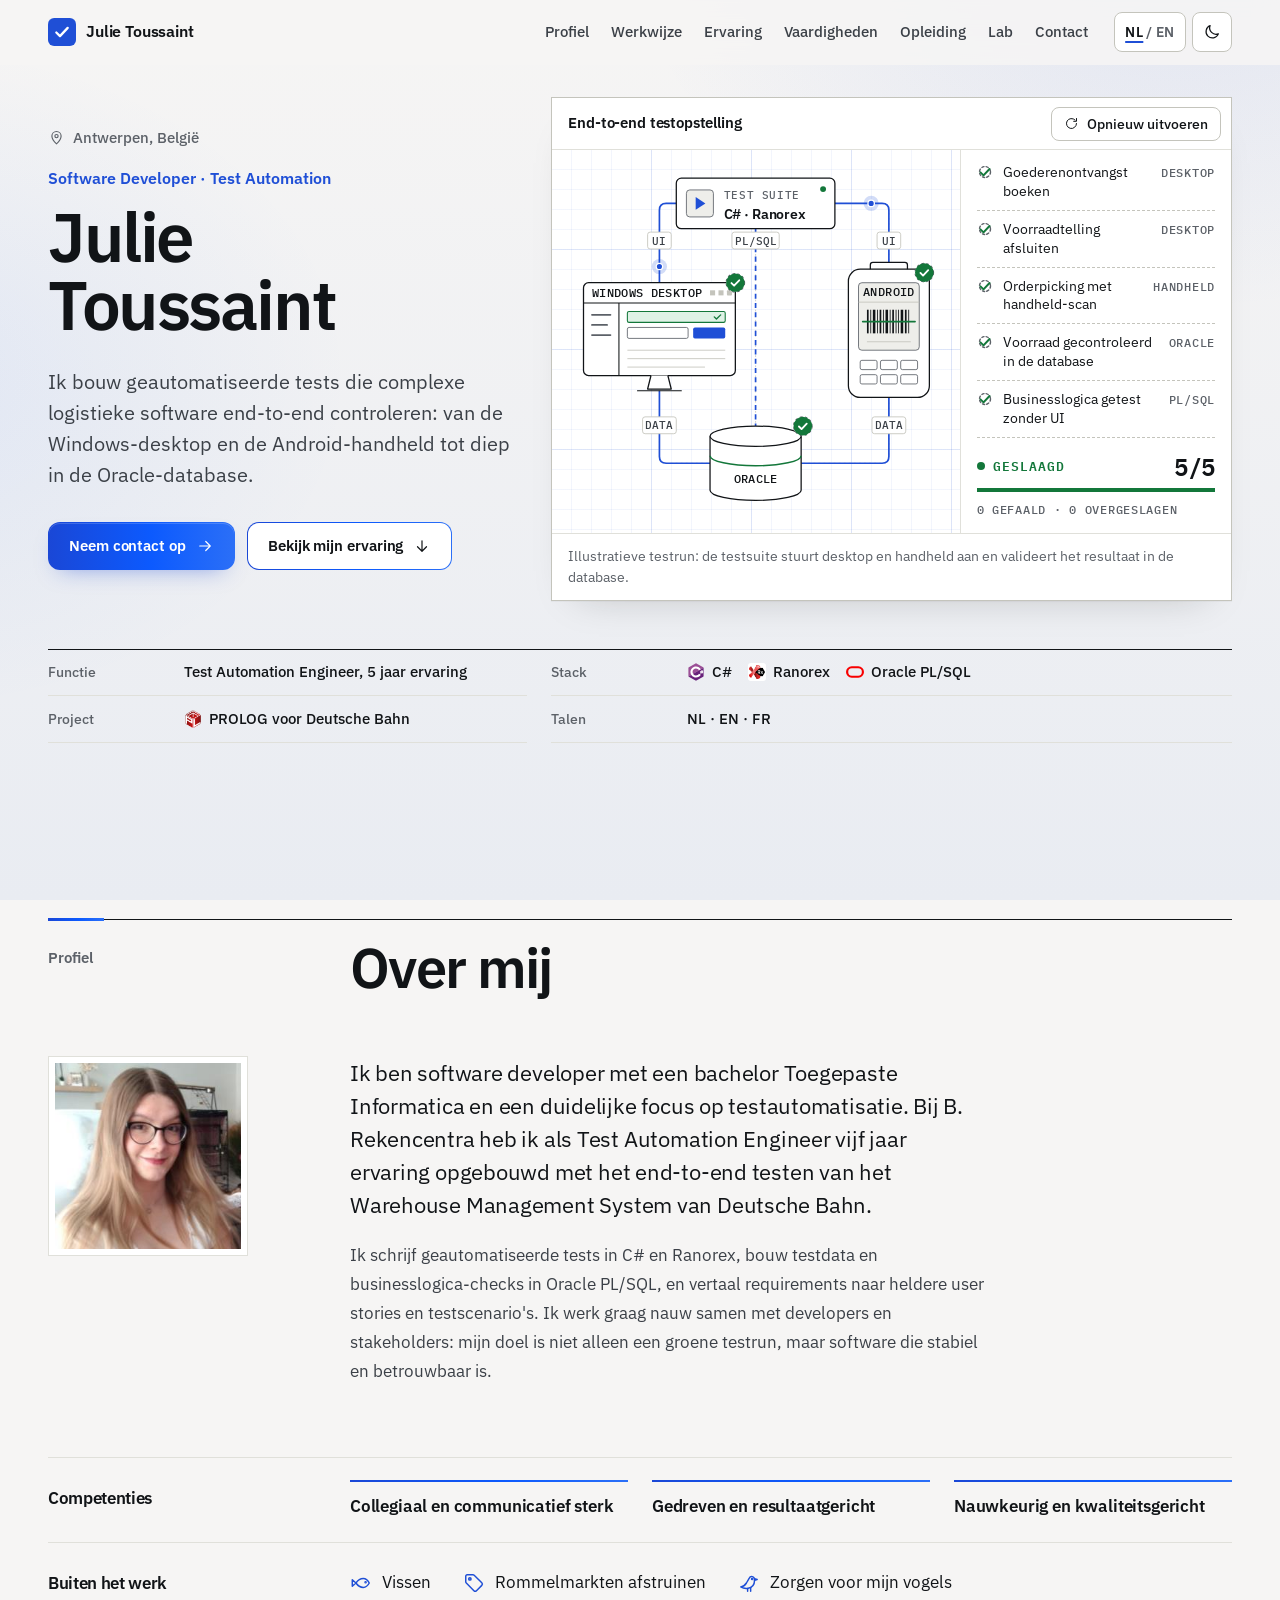
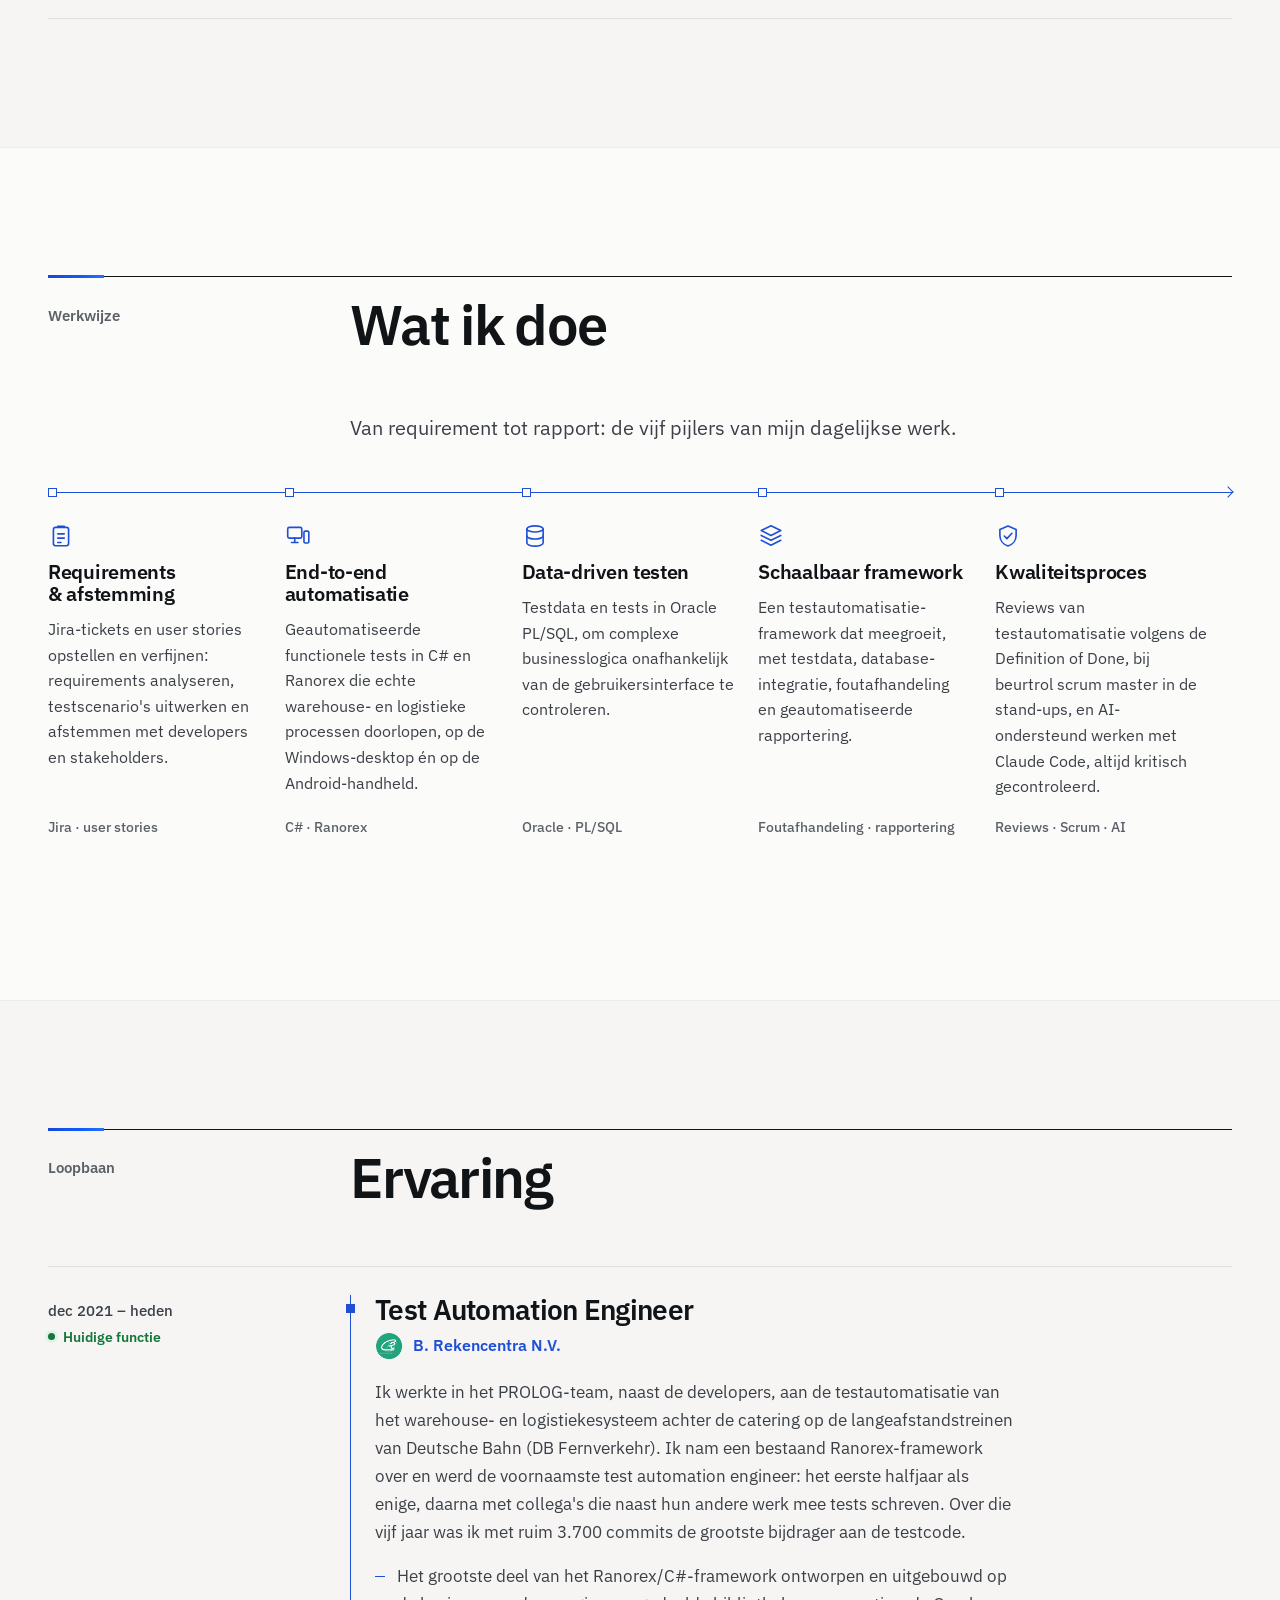
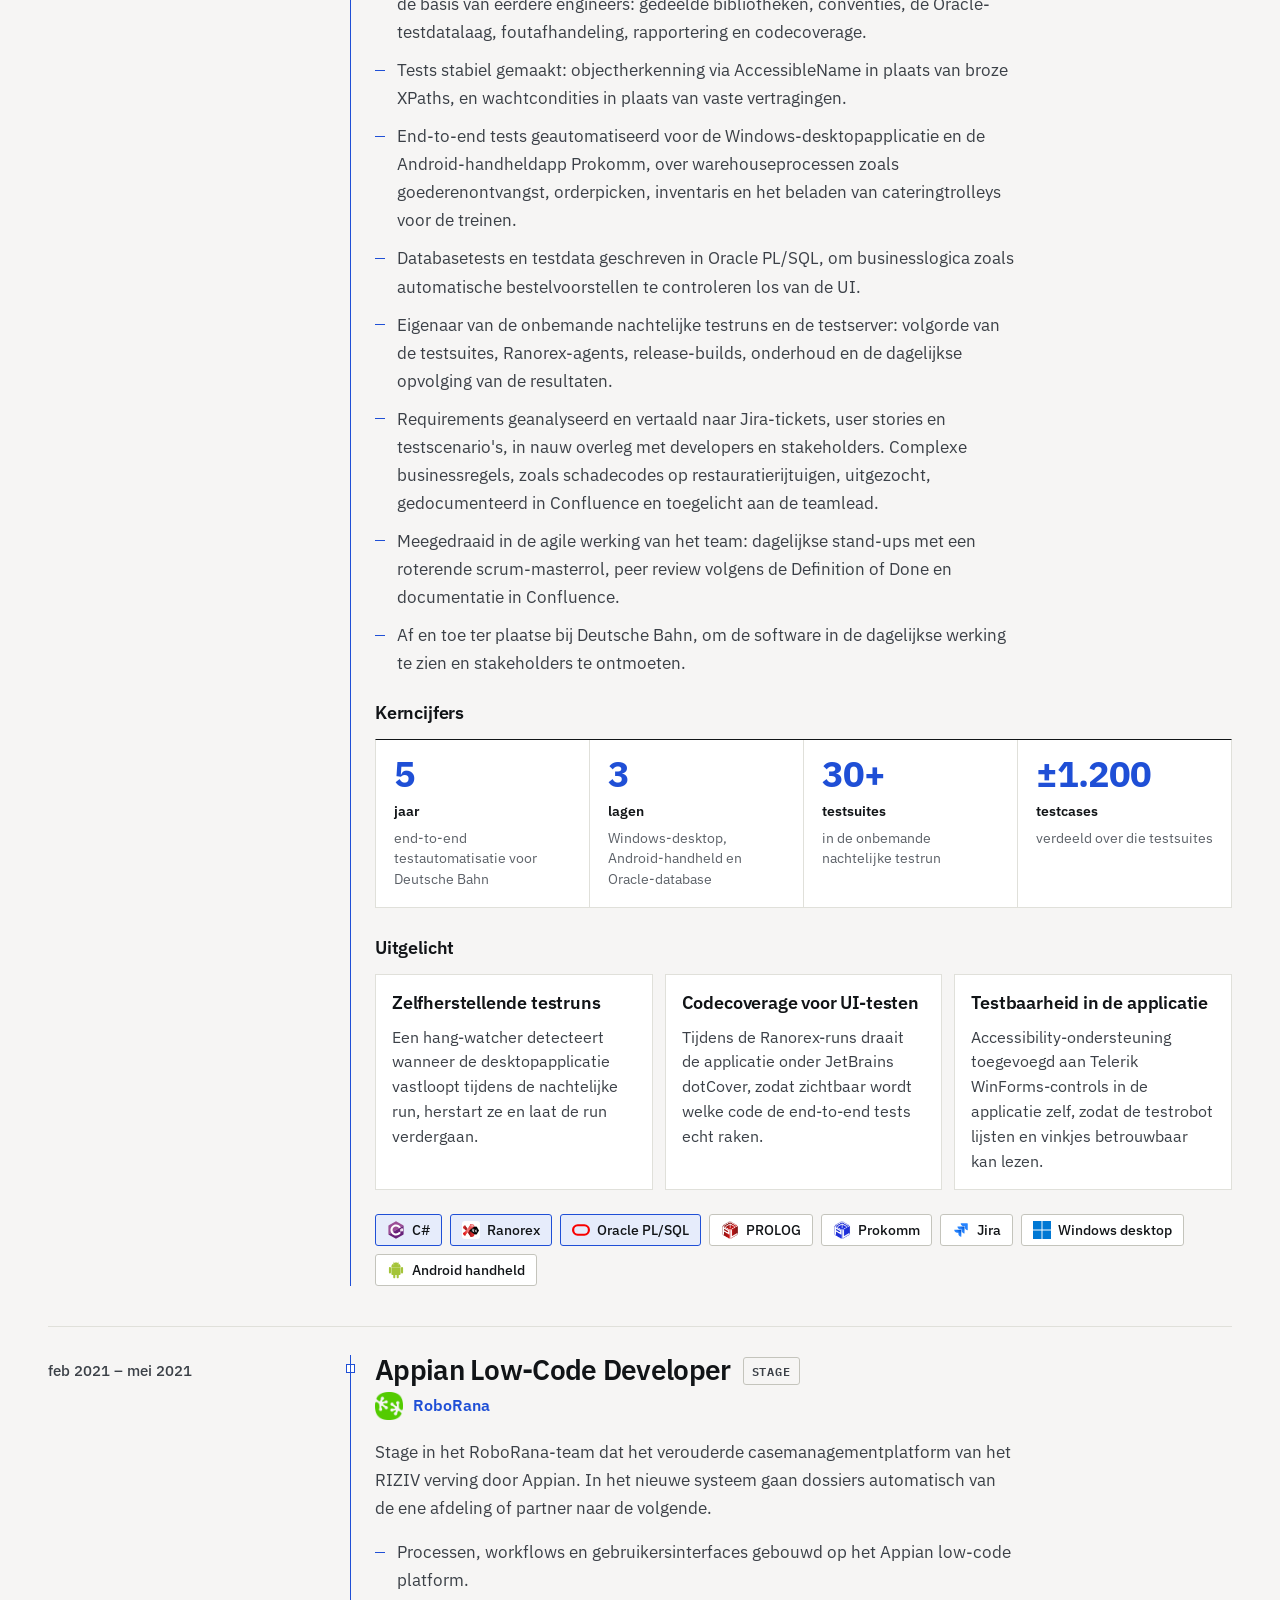
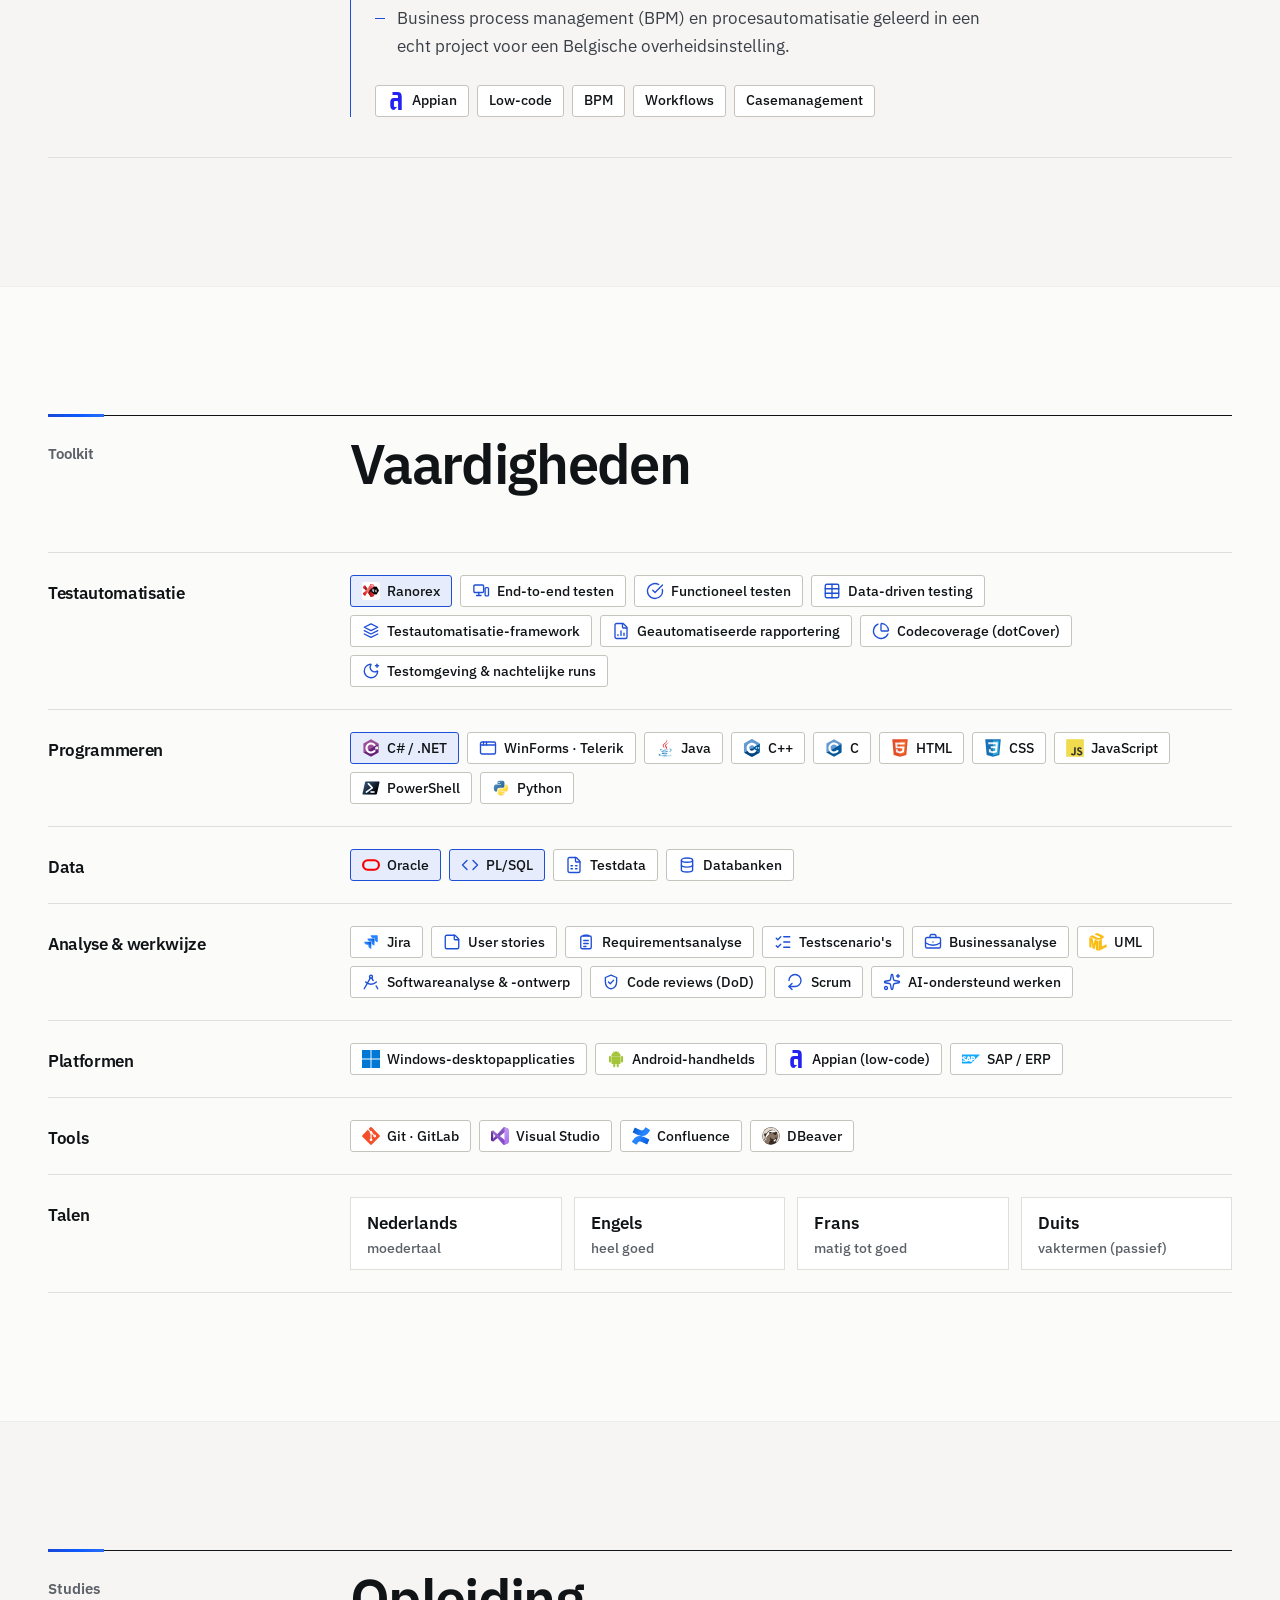
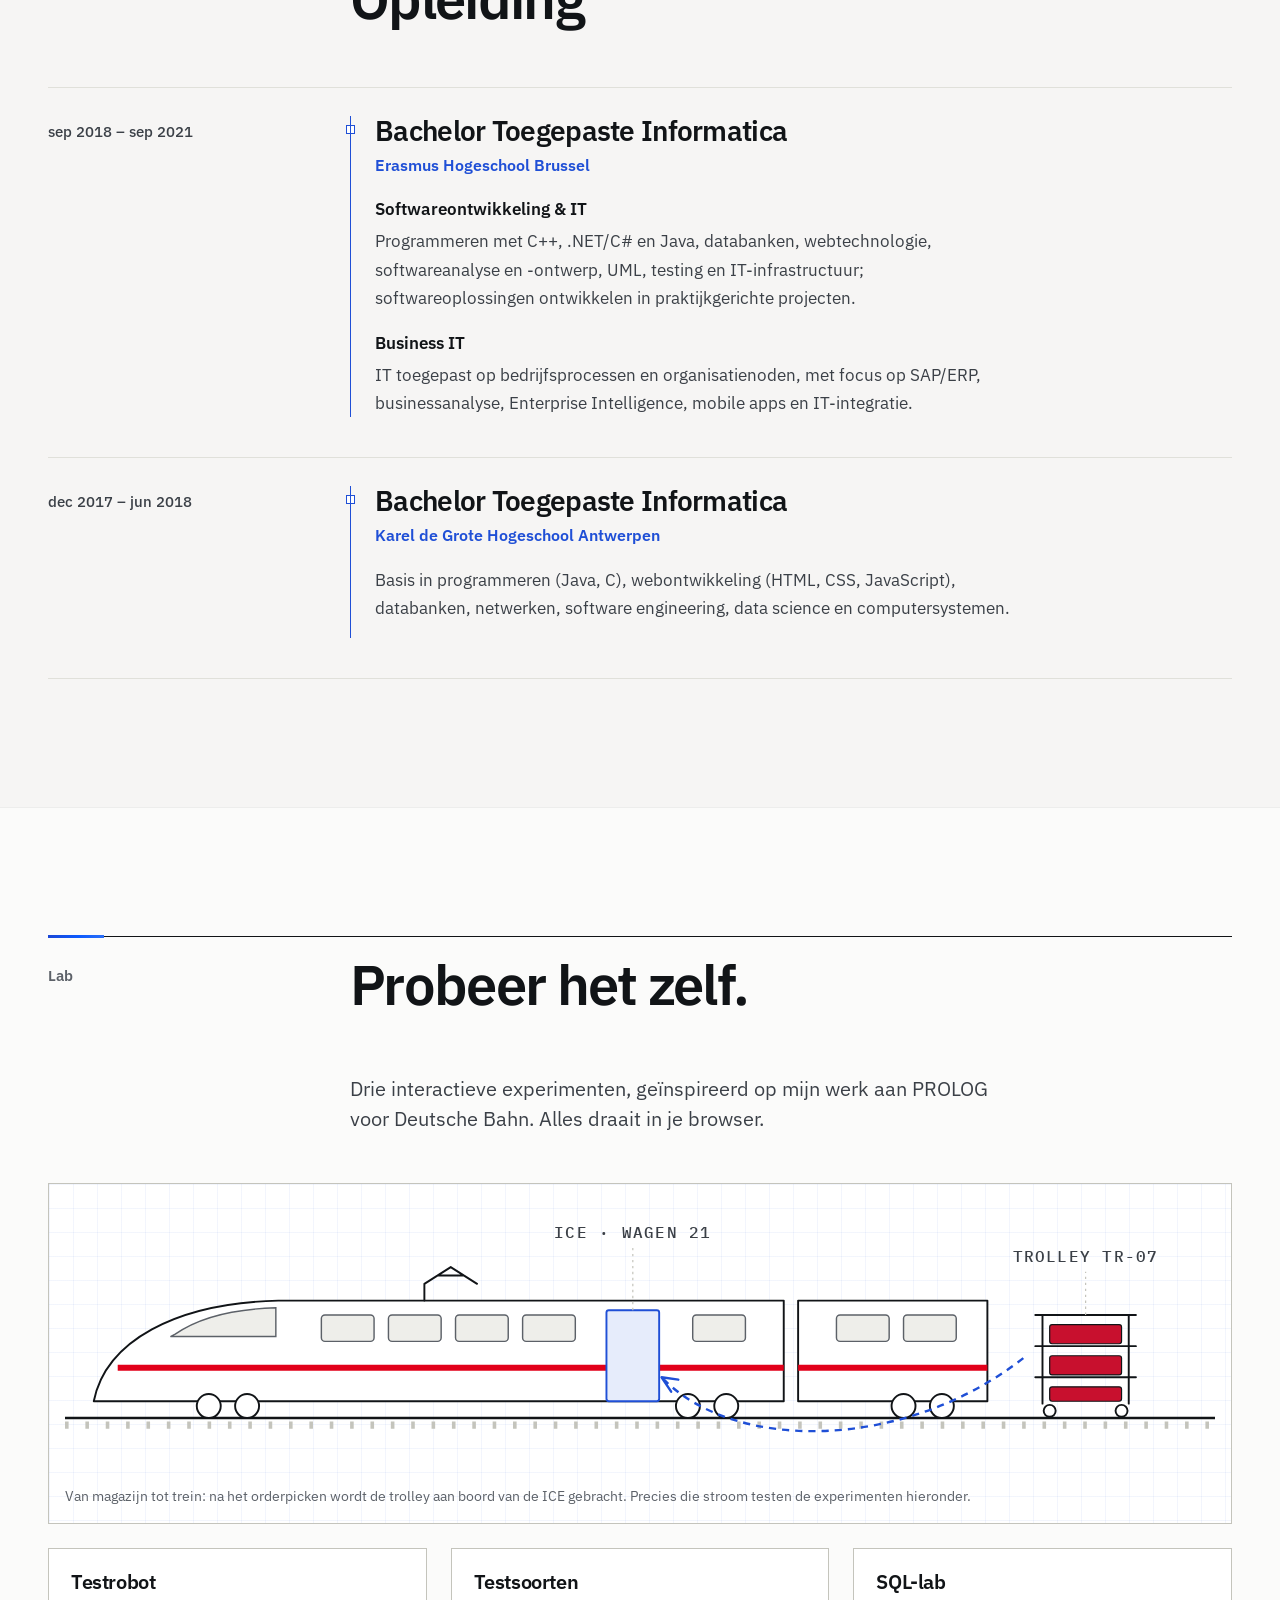
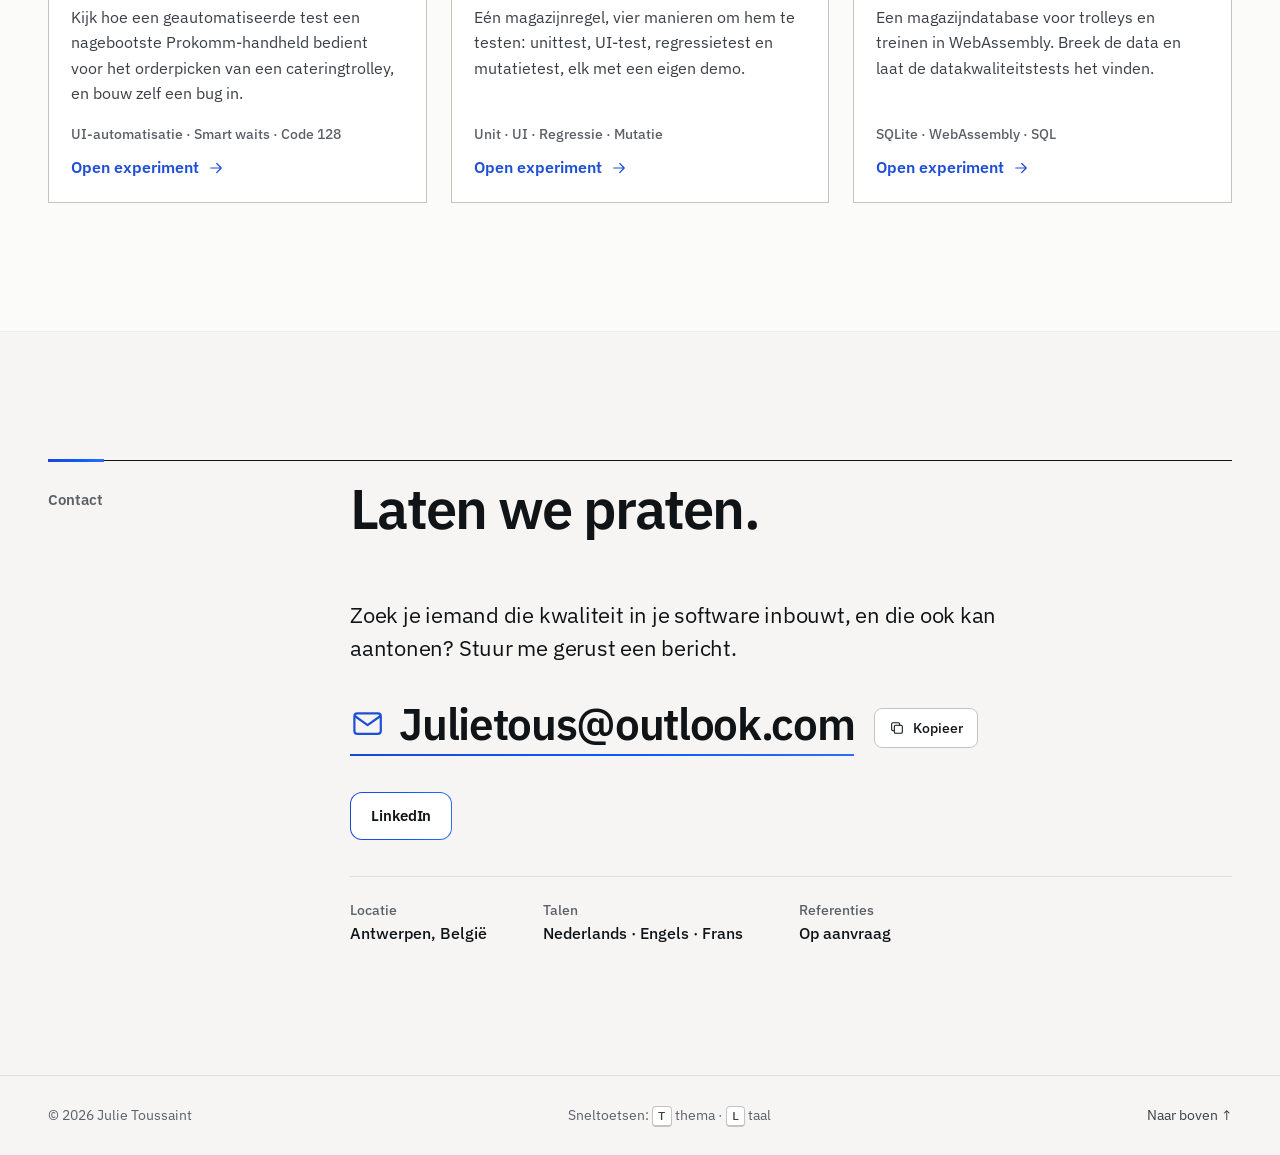
==== commit 87d514cb: "Update naar live versie (v11) 404-pagina, robots.txt, sitemap.xml, Open Graph-afbeelding, nieuwe ico" ====
--- a/index.html
+++ b/index.html
@@ -11,10 +11,39 @@
   <meta property="og:type" content="website">
   <meta property="og:title" content="Julie Toussaint · Software Developer · Test Automation">
   <meta property="og:description" content="End-to-end testautomatisatie met C#, Ranorex en Oracle PL/SQL.">
+  <meta property="og:url" content="https://jt.julietous.workers.dev/">
+  <meta property="og:site_name" content="Julie Toussaint">
+  <meta property="og:image" content="https://jt.julietous.workers.dev/assets/og-20261116.jpg">
+  <meta property="og:image:secure_url" content="https://jt.julietous.workers.dev/assets/og-20261116.jpg">
+  <meta property="og:image:type" content="image/jpeg">
+  <meta property="og:image:width" content="1200">
+  <meta property="og:image:height" content="630">
+  <meta property="og:image:alt" content="Julie Toussaint, Software Developer · Test Automation">
+  <meta property="og:locale" content="nl_BE">
+  <meta name="twitter:card" content="summary_large_image">
+  <meta name="twitter:title" content="Julie Toussaint · Software Developer · Test Automation">
+  <meta name="twitter:description" content="End-to-end testautomatisatie met C#, Ranorex en Oracle PL/SQL.">
+  <meta name="twitter:image" content="https://jt.julietous.workers.dev/assets/og-20261116.jpg">
+  <meta name="google-site-verification" content="lThorNYCocqBo_amd4jxROF6rq3bt0yQuDfH-CcMO04">
+  <link rel="canonical" href="https://jt.julietous.workers.dev/">
+  <script type="application/ld+json">
+  {
+    "@context": "https://schema.org",
+    "@type": "Person",
+    "name": "Julie Toussaint",
+    "jobTitle": "Test Automation Engineer",
+    "description": "Software developer gespecialiseerd in testautomatisatie: end-to-end tests met C#, Ranorex en Oracle PL/SQL.",
+    "url": "https://jt.julietous.workers.dev/",
+    "image": "https://jt.julietous.workers.dev/assets/julie-toussaint.jpg",
+    "address": { "@type": "PostalAddress", "addressLocality": "Antwerpen", "addressCountry": "BE" },
+    "knowsAbout": ["Testautomatisatie", "Ranorex", "C#", "Oracle PL/SQL", "Java", "Android", "Codecoverage", "Code review"],
+    "sameAs": ["https://www.linkedin.com/in/julietous/"]
+  }
+  </script>
   <link rel="icon" href="assets/favicon.svg" type="image/svg+xml">
   <link rel="preconnect" href="https://fonts.googleapis.com">
   <link rel="preconnect" href="https://fonts.gstatic.com" crossorigin>
-  <link rel="stylesheet" href="https://fonts.googleapis.com/css2?family=Inter+Tight:wght@400;500;600;700&amp;family=JetBrains+Mono:wght@400;500;600&amp;display=swap">
+  <link rel="stylesheet" href="https://fonts.googleapis.com/css2?family=IBM+Plex+Sans:wght@400;500;600;700&amp;family=IBM+Plex+Mono:wght@400;500;600&amp;display=swap">
   <link rel="stylesheet" href="css/style.css">
   <script>
     (function (r) {
@@ -77,7 +106,7 @@
         <div class="hero__copy">
           <p class="hero__coord">
             <svg class="ic" viewBox="0 0 24 24" aria-hidden="true" focusable="false"><path d="M12 21s-6.5-5.6-6.5-11a6.5 6.5 0 0 1 13 0c0 5.4-6.5 11-6.5 11z"/><circle cx="12" cy="10" r="2.3"/></svg>
-            <span>51.22° N · 4.40° E</span><span class="hero__coord-sep" aria-hidden="true">—</span><span data-i18n="city">Antwerpen, België</span>
+            <span data-i18n="city">Antwerpen, België</span>
           </p>
           <p class="hero__eyebrow"><span>Software Developer <span aria-hidden="true">·</span> Test Automation</span></p>
           <h1 class="hero__title" id="hero-title">Julie <br>Toussaint</h1>
@@ -92,13 +121,14 @@
               <svg class="ic" viewBox="0 0 24 24" aria-hidden="true" focusable="false"><path d="M12 5v14M6 13l6 6 6-6"/></svg>
             </a>
           </div>
-          <dl class="spec">
-            <div class="spec__row"><dt data-i18n="spec.role">Functie</dt><dd data-i18n="spec.roleV">Test Automation Application Engineer, sinds 2021</dd></div>
-            <div class="spec__row"><dt>Stack</dt><dd class="spec__stack"><span><img class="chip__logo" src="assets/icons/csharp.svg" width="18" height="18" alt="">C#</span><span><img class="chip__logo chip__logo--tile" src="assets/ranorex.jpg" width="242" height="208" alt="">Ranorex</span><span><img class="chip__logo" src="assets/icons/oracle.svg" width="18" height="18" alt="">Oracle PL/SQL</span></dd></div>
-            <div class="spec__row"><dt data-i18n="spec.proj">Project</dt><dd class="spec__stack"><span><img class="chip__logo" src="assets/prolog.png" width="256" height="256" alt="">PROLOG</span><span data-i18n="spec.projV">voor Deutsche Bahn</span></dd></div>
-            <div class="spec__row"><dt data-i18n="spec.lang">Talen</dt><dd>NL · EN · FR</dd></div>
-          </dl>
-        </div>
+        </div>
+
+        <dl class="spec">
+          <div class="spec__row"><dt data-i18n="spec.role">Functie</dt><dd data-i18n="spec.roleV">Test Automation Engineer, 5 jaar ervaring</dd></div>
+          <div class="spec__row"><dt>Stack</dt><dd class="spec__stack"><span><img class="chip__logo" src="assets/icons/csharp.svg" width="18" height="18" alt="">C#</span><span><img class="chip__logo chip__logo--tile" src="assets/ranorex.jpg" width="242" height="208" alt="">Ranorex</span><span><img class="chip__logo" src="assets/icons/oracle.svg" width="18" height="18" alt="">Oracle PL/SQL</span></dd></div>
+          <div class="spec__row"><dt data-i18n="spec.proj">Project</dt><dd><img class="chip__logo" src="assets/prolog.png" width="256" height="256" alt="">PROLOG <span data-i18n="spec.projV">voor Deutsche Bahn</span></dd></div>
+          <div class="spec__row"><dt data-i18n="spec.lang">Talen</dt><dd>NL · EN · FR</dd></div>
+        </dl>
 
         <!-- Signature: end-to-end testopstelling die zichzelf één keer tekent -->
         <figure class="rig" id="rig" aria-labelledby="rig-cap">
@@ -290,7 +320,7 @@
         </figure>
 
         <div class="sec__body prose">
-          <p class="prose__lead reveal" data-i18n="s1.p1">Ik ben software developer met een bachelor Toegepaste Informatica en een duidelijke focus op testautomatisatie. Sinds december 2021 werk ik als Test Automation Application Engineer bij B. Rekencentra, waar ik het Warehouse Management System van Deutsche Bahn end-to-end test.</p>
+          <p class="prose__lead reveal" data-i18n="s1.p1">Ik ben software developer met een bachelor Toegepaste Informatica en een duidelijke focus op testautomatisatie. Bij B. Rekencentra heb ik als Test Automation Engineer vijf jaar ervaring opgebouwd met het end-to-end testen van het Warehouse Management System van Deutsche Bahn.</p>
           <p class="reveal" data-i18n="s1.p2">Ik schrijf geautomatiseerde tests in C# en Ranorex, bouw testdata en businesslogica-checks in Oracle PL/SQL, en vertaal requirements naar heldere user stories en testscenario's. Ik werk graag nauw samen met developers en stakeholders: mijn doel is niet alleen een groene testrun, maar software die stabiel en betrouwbaar is.</p>
         </div>
 
@@ -342,7 +372,7 @@
           <p class="sec__idx"><span class="sec__n">02</span><span data-i18n="s2.k">Werkwijze</span></p>
           <h2 id="h-werk" data-i18n="s2.h">Wat ik doe</h2>
         </div>
-        <p class="sec__intro reveal" data-i18n="s2.intro">Van requirement tot rapport: de vier pijlers van mijn dagelijkse werk.</p>
+        <p class="sec__intro reveal" data-i18n="s2.intro">Van requirement tot rapport: de vijf pijlers van mijn dagelijkse werk.</p>
 
         <ol class="flow">
           <li class="step reveal">
@@ -355,7 +385,7 @@
           <li class="step reveal" style="--i:1">
             <span class="step__n">02.2</span>
             <svg class="ic step__ic" viewBox="0 0 24 24" aria-hidden="true" focusable="false"><rect x="2.5" y="4" width="13" height="10" rx="1.5"/><path d="M6 18h6M9 14v4"/><rect x="17.5" y="7.5" width="4.5" height="11" rx="1.2"/></svg>
-            <h3 data-i18n="s2.2h">End-to-end automatisatie</h3>
+            <h3 data-i18n="s2.2h">End‑to‑end automatisatie</h3>
             <p data-i18n="s2.2p">Geautomatiseerde functionele tests in C# en Ranorex die echte warehouse- en logistieke processen doorlopen, op de Windows-desktop én op de Android-handheld.</p>
             <p class="step__meta">C# · Ranorex</p>
           </li>
@@ -372,6 +402,13 @@
             <h3 data-i18n="s2.4h">Schaalbaar framework</h3>
             <p data-i18n="s2.4p">Een testautomatisatie-framework dat meegroeit, met testdata, database-integratie, foutafhandeling en geautomatiseerde rapportering.</p>
             <p class="step__meta" data-i18n="s2.4m">Foutafhandeling · rapportering</p>
+          </li>
+          <li class="step reveal" style="--i:4">
+            <span class="step__n">02.5</span>
+            <svg class="ic step__ic" viewBox="0 0 24 24" aria-hidden="true" focusable="false"><path d="M12 2.8 19.5 6v5.5c0 4.6-3.1 8.4-7.5 9.7-4.4-1.3-7.5-5.1-7.5-9.7V6z"/><path d="m8.6 12 2.4 2.4 4.6-4.9"/></svg>
+            <h3 data-i18n="s2.5h">Kwaliteitsproces</h3>
+            <p data-i18n="s2.5p">Reviews van testautomatisatie volgens de Definition of Done, bij beurtrol scrum master in de stand-ups, en AI-ondersteund werken met Claude Code, altijd kritisch gecontroleerd.</p>
+            <p class="step__meta">Reviews · Scrum · AI</p>
           </li>
         </ol>
       </div>
@@ -392,14 +429,48 @@
               <span class="xp__now" data-i18n="s3.now">Huidige functie</span>
             </div>
             <div class="xp__body">
-              <h3>Test Automation Application Engineer</h3>
+              <h3>Test Automation Engineer</h3>
               <p class="xp__org"><img class="xp__logo" src="assets/rekencentra.png" width="206" height="206" alt="" decoding="async">B. Rekencentra N.V.</p>
+              <p class="xp__text" data-i18n="s3.1i">Ik werkte in het PROLOG-team, naast de developers, aan de testautomatisatie van het warehouse- en logistiekesysteem achter de catering op de langeafstandstreinen van Deutsche Bahn (DB Fernverkehr). Ik nam een bestaand Ranorex-framework over en werd de voornaamste test automation engineer: het eerste halfjaar als enige, daarna met collega's die naast hun andere werk mee tests schreven. Over die vijf jaar was ik met ruim 3.700 commits de grootste bijdrager aan de testcode.</p>
               <ul class="xp__list">
-                <li data-i18n="s3.1b1">Ontwikkelen en onderhouden van geautomatiseerde end-to-end functionele tests voor PROLOG, het Warehouse Management System van Deutsche Bahn, met C#, Ranorex en Oracle.</li>
-                <li data-i18n="s3.1b2">Uitbouwen van een schaalbaar testautomatisatie-framework, inclusief testdata, database-integratie, foutafhandeling en geautomatiseerde rapportering.</li>
-                <li data-i18n="s3.1b3">Ontwikkelen van data-driven tests en testdata met Oracle PL/SQL, om complexe businesslogica onafhankelijk van de UI te testen.</li>
-                <li data-i18n="s3.1b4">Automatiseren van functionaliteiten voor de Windows-desktopapplicatie en de Android-handheldapp Prokomm binnen warehouse- en logistieke processen, zoals het kommissioneren en beladen van cateringtrolleys voor de treinen.</li>
-                <li data-i18n="s3.1b5">Opstellen en verfijnen van Jira-tickets en user stories, inclusief requirementsanalyse, testscenario's en afstemming met developers en stakeholders, met focus op de stabiliteit, betrouwbaarheid en kwaliteit van de testautomatisatie.</li>
+                <li data-i18n="s3.1b1">Het grootste deel van het Ranorex/C#-framework ontworpen en uitgebouwd op de basis van eerdere engineers: gedeelde bibliotheken, conventies, de Oracle-testdatalaag, foutafhandeling, rapportering en codecoverage.</li>
+                <li data-i18n="s3.1b9">Tests stabiel gemaakt: objectherkenning via AccessibleName in plaats van broze XPaths, en wachtcondities in plaats van vaste vertragingen.</li>
+                <li data-i18n="s3.1b4">End-to-end tests geautomatiseerd voor de Windows-desktopapplicatie en de Android-handheldapp Prokomm, over warehouseprocessen zoals goederenontvangst, orderpicken, inventaris en het beladen van cateringtrolleys voor de treinen.</li>
+                <li data-i18n="s3.1b3">Databasetests en testdata geschreven in Oracle PL/SQL, om businesslogica zoals automatische bestelvoorstellen te controleren los van de UI.</li>
+                <li data-i18n="s3.1b6">Eigenaar van de onbemande nachtelijke testruns en de testserver: volgorde van de testsuites, Ranorex-agents, release-builds, onderhoud en de dagelijkse opvolging van de resultaten.</li>
+                <li data-i18n="s3.1b5">Requirements geanalyseerd en vertaald naar Jira-tickets, user stories en testscenario's, in nauw overleg met developers en stakeholders. Complexe businessregels, zoals schadecodes op restauratierijtuigen, uitgezocht, gedocumenteerd in Confluence en toegelicht aan de teamlead.</li>
+                <li data-i18n="s3.1b8">Meegedraaid in de agile werking van het team: dagelijkse stand-ups met een roterende scrum-masterrol, peer review volgens de Definition of Done en documentatie in Confluence.</li>
+                <li data-i18n="s3.1b7">Af en toe ter plaatse bij Deutsche Bahn, om de software in de dagelijkse werking te zien en stakeholders te ontmoeten.</li>
+              </ul>
+
+              <h4 class="xp__sub" data-i18n="s3.figs">Kerncijfers</h4>
+              <ul class="stats">
+                <li class="stat"><span class="stat__n">5</span><span class="stat__u" data-i18n="s3.f1u">jaar</span><span class="stat__l" data-i18n="s3.f1">end-to-end testautomatisatie voor Deutsche Bahn</span></li>
+                <li class="stat"><span class="stat__n">3</span><span class="stat__u" data-i18n="s3.f3u">lagen</span><span class="stat__l" data-i18n="s3.f3">Windows-desktop, Android-handheld en Oracle-database</span></li>
+                <li class="stat"><span class="stat__n">30+</span><span class="stat__u" data-i18n="s3.f2u">testsuites</span><span class="stat__l" data-i18n="s3.f2">in de onbemande nachtelijke testrun</span></li>
+                <li class="stat"><span class="stat__n" data-i18n="s3.f4n">±1.200</span><span class="stat__u" data-i18n="s3.f4u">testcases</span><span class="stat__l" data-i18n="s3.f4">verdeeld over die testsuites</span></li>
+              </ul>
+
+              <h4 class="xp__sub" data-i18n="s3.wins">Uitgelicht</h4>
+              <ul class="wins">
+                <li class="win">
+                  <span class="win__id">V-01</span>
+                  <svg class="ic win__ic" viewBox="0 0 24 24" aria-hidden="true" focusable="false"><path d="M20 12a8 8 0 1 1-2.34-5.66"/><path d="M20 4v4.5h-4.5"/><path d="m8.8 12.2 2.2 2.2 4.2-4.5"/></svg>
+                  <h5 data-i18n="s3.w1h">Zelfherstellende testruns</h5>
+                  <p data-i18n="s3.w1p">Een hang-watcher detecteert wanneer de desktopapplicatie vastloopt tijdens de nachtelijke run, herstart ze en laat de run verdergaan.</p>
+                </li>
+                <li class="win">
+                  <span class="win__id">V-02</span>
+                  <svg class="ic win__ic" viewBox="0 0 24 24" aria-hidden="true" focusable="false"><rect x="3.5" y="3.5" width="17" height="17" rx="2"/><path d="M7.5 16.5v-4M12 16.5v-9M16.5 16.5v-6"/></svg>
+                  <h5 data-i18n="s3.w2h">Codecoverage voor UI-testen</h5>
+                  <p data-i18n="s3.w2p">Tijdens de Ranorex-runs draait de applicatie onder JetBrains dotCover, zodat zichtbaar wordt welke code de end-to-end tests echt raken.</p>
+                </li>
+                <li class="win">
+                  <span class="win__id">V-03</span>
+                  <svg class="ic win__ic" viewBox="0 0 24 24" aria-hidden="true" focusable="false"><rect x="3.5" y="4.5" width="17" height="15" rx="2"/><path d="M7 9.5h2M7 14h2"/><path d="M11.5 9.5h5.5M11.5 14h5.5"/><path d="m6.2 9.4.8.8 1.6-1.7"/></svg>
+                  <h5 data-i18n="s3.w3h">Testbaarheid in de applicatie</h5>
+                  <p data-i18n="s3.w3p">Accessibility-ondersteuning toegevoegd aan Telerik WinForms-controls in de applicatie zelf, zodat de testrobot lijsten en vinkjes betrouwbaar kan lezen.</p>
+                </li>
               </ul>
               <ul class="chips">
                 <li class="chip chip--core"><img class="chip__logo" src="assets/icons/csharp.svg" width="18" height="18" alt="">C#</li><li class="chip chip--core"><img class="chip__logo chip__logo--tile" src="assets/ranorex.jpg" width="242" height="208" alt="">Ranorex</li><li class="chip chip--core"><img class="chip__logo" src="assets/icons/oracle.svg" width="18" height="18" alt="">Oracle PL/SQL</li><li class="chip"><img class="chip__logo" src="assets/prolog.png" width="256" height="256" alt="">PROLOG</li><li class="chip"><img class="chip__logo" src="assets/prokomm.png" width="64" height="64" alt="">Prokomm</li><li class="chip"><img class="chip__logo" src="assets/icons/jira.svg" width="18" height="18" alt="">Jira</li><li class="chip"><img class="chip__logo" src="assets/icons/windows.svg" width="18" height="18" alt="">Windows desktop</li><li class="chip"><img class="chip__logo" src="assets/icons/android.svg" width="18" height="18" alt="">Android handheld</li>
@@ -412,13 +483,15 @@
               <span data-i18n="s3.2d">feb 2021 – mei 2021</span>
             </div>
             <div class="xp__body">
-              <h3>Appian Software Developer <span class="badge-label" data-i18n="s3.intern">Stage</span></h3>
-              <p class="xp__org"><img class="xp__logo xp__logo--free" src="assets/roborana.png" width="256" height="256" alt="" decoding="async">Roborana N.V.</p>
+              <h3>Appian Low-Code Developer <span class="badge-label" data-i18n="s3.intern">Stage</span></h3>
+              <p class="xp__org"><img class="xp__logo xp__logo--free" src="assets/roborana.png" width="256" height="256" alt="" decoding="async">RoboRana</p>
+              <p class="xp__text" data-i18n="s3.2i">Stage in het RoboRana-team dat het verouderde casemanagementplatform van het RIZIV verving door Appian. In het nieuwe systeem gaan dossiers automatisch van de ene afdeling of partner naar de volgende.</p>
               <ul class="xp__list">
-                <li data-i18n="s3.2b1">Modulair ontwikkelen van schaalbare bedrijfsapplicaties op een low-code platform, inclusief processen, workflows, integraties en gebruikersinterfaces.</li>
+                <li data-i18n="s3.2b1">Processen, workflows en gebruikersinterfaces gebouwd op het Appian low-code platform.</li>
+                <li data-i18n="s3.2b2">Business process management (BPM) en procesautomatisatie geleerd in een echt project voor een Belgische overheidsinstelling.</li>
               </ul>
               <ul class="chips">
-                <li class="chip"><img class="chip__logo" src="assets/icons/appian.svg" width="18" height="18" alt="">Appian</li><li class="chip">Low-code</li><li class="chip">Workflows</li><li class="chip" data-i18n="s3.integr">Integraties</li>
+                <li class="chip"><img class="chip__logo" src="assets/icons/appian.svg" width="18" height="18" alt="">Appian</li><li class="chip">Low-code</li><li class="chip">BPM</li><li class="chip">Workflows</li><li class="chip" data-i18n="s3.case">Casemanagement</li>
               </ul>
             </div>
           </li>
@@ -429,6 +502,28 @@
     <!-- ============ 04 VAARDIGHEDEN ============ -->
     <section class="sec sec--alt" id="vaardigheden" aria-labelledby="h-vaardigheden">
       <div class="wrap grid">
+        <!-- line icons for the skill labels: own drawings + Lucide (ISC) -->
+        <svg class="sprite" aria-hidden="true" focusable="false">
+            <symbol id="ci-e2e" viewBox="0 0 24 24"><rect x="2.5" y="4" width="13" height="10" rx="1.5"/><path d="M6 18h6M9 14v4"/><rect x="17.5" y="7.5" width="4.5" height="11" rx="1.2"/></symbol>
+            <symbol id="ci-fw" viewBox="0 0 24 24"><path d="m12 2.5 9 4.5-9 4.5L3 7z"/><path d="m3 11.5 9 4.5 9-4.5"/><path d="m3 16 9 4.5 9-4.5"/></symbol>
+            <symbol id="ci-db" viewBox="0 0 24 24"><ellipse cx="12" cy="5.5" rx="7.5" ry="2.8"/><path d="M4.5 5.5v13c0 1.5 3.4 2.8 7.5 2.8s7.5-1.3 7.5-2.8v-13"/><path d="M4.5 12c0 1.5 3.4 2.8 7.5 2.8s7.5-1.3 7.5-2.8"/></symbol>
+            <symbol id="ci-req" viewBox="0 0 24 24"><rect x="5" y="4" width="14" height="17" rx="2"/><path d="M9 4V3h6v1"/><path d="M9 10h6M9 14h6M9 18h3"/></symbol>
+            <symbol id="ci-cr" viewBox="0 0 24 24"><path d="M12 2.8 19.5 6v5.5c0 4.6-3.1 8.4-7.5 9.7-4.4-1.3-7.5-5.1-7.5-9.7V6z"/><path d="m8.6 12 2.4 2.4 4.6-4.9"/></symbol>
+            <symbol id="ci-func" viewBox="0 0 24 24"><path d="M21.801 10A10 10 0 1 1 17 3.335"/><path d="m9 11 3 3L22 4"/></symbol>
+            <symbol id="ci-ddt" viewBox="0 0 24 24"><path d="M12 3v18"/><rect width="18" height="18" x="3" y="3" rx="2"/><path d="M3 9h18"/><path d="M3 15h18"/></symbol>
+            <symbol id="ci-rep" viewBox="0 0 24 24"><path d="M6 22a2 2 0 0 1-2-2V4a2 2 0 0 1 2-2h8a2.4 2.4 0 0 1 1.704.706l3.588 3.588A2.4 2.4 0 0 1 20 8v12a2 2 0 0 1-2 2z"/><path d="M14 2v5a1 1 0 0 0 1 1h5"/><path d="M8 18v-1"/><path d="M12 18v-6"/><path d="M16 18v-3"/></symbol>
+            <symbol id="ci-cov" viewBox="0 0 24 24"><path d="M21 12c.552 0 1.005-.449.95-.998a10 10 0 0 0-8.953-8.951c-.55-.055-.998.398-.998.95v8a1 1 0 0 0 1 1z"/><path d="M21.21 15.89A10 10 0 1 1 8 2.83"/></symbol>
+            <symbol id="ci-night" viewBox="0 0 24 24"><path d="M18 5h4"/><path d="M20 3v4"/><path d="M20.985 12.486a9 9 0 1 1-9.473-9.472c.405-.022.617.46.402.803a6 6 0 0 0 8.268 8.268c.344-.215.825-.004.803.401"/></symbol>
+            <symbol id="ci-winforms" viewBox="0 0 24 24"><rect x="2" y="4" width="20" height="16" rx="2"/><path d="M10 4v4"/><path d="M2 8h20"/><path d="M6 4v4"/></symbol>
+            <symbol id="ci-plsql" viewBox="0 0 24 24"><path d="m16 18 6-6-6-6"/><path d="m8 6-6 6 6 6"/></symbol>
+            <symbol id="ci-td" viewBox="0 0 24 24"><path d="M6 22a2 2 0 0 1-2-2V4a2 2 0 0 1 2-2h8a2.4 2.4 0 0 1 1.704.706l3.588 3.588A2.4 2.4 0 0 1 20 8v12a2 2 0 0 1-2 2z"/><path d="M14 2v5a1 1 0 0 0 1 1h5"/><path d="M8 13h2"/><path d="M14 13h2"/><path d="M8 17h2"/><path d="M14 17h2"/></symbol>
+            <symbol id="ci-us" viewBox="0 0 24 24"><path d="M21 9a2.4 2.4 0 0 0-.706-1.706l-3.588-3.588A2.4 2.4 0 0 0 15 3H5a2 2 0 0 0-2 2v14a2 2 0 0 0 2 2h14a2 2 0 0 0 2-2z"/><path d="M15 3v5a1 1 0 0 0 1 1h5"/></symbol>
+            <symbol id="ci-ts" viewBox="0 0 24 24"><path d="M13 5h8"/><path d="M13 12h8"/><path d="M13 19h8"/><path d="m3 17 2 2 4-4"/><path d="m3 7 2 2 4-4"/></symbol>
+            <symbol id="ci-ba" viewBox="0 0 24 24"><path d="M12 12h.01"/><path d="M16 6V4a2 2 0 0 0-2-2h-4a2 2 0 0 0-2 2v2"/><path d="M22 13a18.15 18.15 0 0 1-20 0"/><rect width="20" height="14" x="2" y="6" rx="2"/></symbol>
+            <symbol id="ci-sad" viewBox="0 0 24 24"><path d="m12.99 6.74 1.93 3.44"/><path d="M19.136 12a10 10 0 0 1-14.271 0"/><path d="m21 21-2.16-3.84"/><path d="m3 21 8.02-14.26"/><circle cx="12" cy="5" r="2"/></symbol>
+            <symbol id="ci-scrum" viewBox="0 0 24 24"><path d="M4 10a8 8 0 1 1 8 8H4"/><path d="m8 22-4-4 4-4"/></symbol>
+            <symbol id="ci-ai" viewBox="0 0 24 24"><path d="M11.017 2.814a1 1 0 0 1 1.966 0l1.051 5.558a2 2 0 0 0 1.594 1.594l5.558 1.051a1 1 0 0 1 0 1.966l-5.558 1.051a2 2 0 0 0-1.594 1.594l-1.051 5.558a1 1 0 0 1-1.966 0l-1.051-5.558a2 2 0 0 0-1.594-1.594l-5.558-1.051a1 1 0 0 1 0-1.966l5.558-1.051a2 2 0 0 0 1.594-1.594z"/><path d="M20 2v4"/><path d="M22 4h-4"/><circle cx="4" cy="20" r="2"/></symbol>
+        </svg>
         <div class="sec__head">
           <p class="sec__idx"><span class="sec__n">04</span><span data-i18n="s4.k">Toolkit</span></p>
           <h2 id="h-vaardigheden" data-i18n="s4.h">Vaardigheden</h2>
@@ -438,29 +533,31 @@
           <h3 class="row__k"><span class="row__n">04.1</span><span data-i18n="s4.g1">Testautomatisatie</span></h3>
           <ul class="chips row__v">
             <li class="chip chip--core"><img class="chip__logo chip__logo--tile" src="assets/ranorex.jpg" width="242" height="208" alt="">Ranorex</li>
-            <li class="chip" data-i18n="s4.e2e">End-to-end testen</li>
-            <li class="chip" data-i18n="s4.func">Functioneel testen</li>
-            <li class="chip">Data-driven testing</li>
-            <li class="chip" data-i18n="s4.fw">Testautomatisatie-framework</li>
-            <li class="chip" data-i18n="s4.rep">Geautomatiseerde rapportering</li>
+            <li class="chip"><svg class="ic chip__ic" aria-hidden="true" focusable="false"><use href="#ci-e2e"/></svg><span data-i18n="s4.e2e">End-to-end testen</span></li>
+            <li class="chip"><svg class="ic chip__ic" aria-hidden="true" focusable="false"><use href="#ci-func"/></svg><span data-i18n="s4.func">Functioneel testen</span></li>
+            <li class="chip"><svg class="ic chip__ic" aria-hidden="true" focusable="false"><use href="#ci-ddt"/></svg>Data-driven testing</li>
+            <li class="chip"><svg class="ic chip__ic" aria-hidden="true" focusable="false"><use href="#ci-fw"/></svg><span data-i18n="s4.fw">Testautomatisatie-framework</span></li>
+            <li class="chip"><svg class="ic chip__ic" aria-hidden="true" focusable="false"><use href="#ci-rep"/></svg><span data-i18n="s4.rep">Geautomatiseerde rapportering</span></li>
+            <li class="chip"><svg class="ic chip__ic" aria-hidden="true" focusable="false"><use href="#ci-cov"/></svg><span data-i18n="s4.cov">Codecoverage (dotCover)</span></li>
+            <li class="chip"><svg class="ic chip__ic" aria-hidden="true" focusable="false"><use href="#ci-night"/></svg><span data-i18n="s4.night">Testomgeving &amp; nachtelijke runs</span></li>
           </ul>
         </div>
         <div class="row reveal">
           <h3 class="row__k"><span class="row__n">04.2</span><span data-i18n="s4.g2">Programmeren</span></h3>
           <ul class="chips row__v">
-            <li class="chip chip--core"><img class="chip__logo" src="assets/icons/csharp.svg" width="18" height="18" alt="">C# / .NET</li><li class="chip"><img class="chip__logo" src="assets/icons/java.svg" width="18" height="18" alt="">Java</li><li class="chip"><img class="chip__logo" src="assets/icons/cplusplus.svg" width="18" height="18" alt="">C++</li><li class="chip"><img class="chip__logo" src="assets/icons/c.svg" width="18" height="18" alt="">C</li><li class="chip"><img class="chip__logo" src="assets/icons/html5.svg" width="18" height="18" alt="">HTML</li><li class="chip"><img class="chip__logo" src="assets/icons/css3.svg" width="18" height="18" alt="">CSS</li><li class="chip"><img class="chip__logo" src="assets/icons/javascript.svg" width="18" height="18" alt="">JavaScript</li>
+            <li class="chip chip--core"><img class="chip__logo" src="assets/icons/csharp.svg" width="18" height="18" alt="">C# / .NET</li><li class="chip"><svg class="ic chip__ic" aria-hidden="true" focusable="false"><use href="#ci-winforms"/></svg>WinForms · Telerik</li><li class="chip"><img class="chip__logo" src="assets/icons/java.svg" width="18" height="18" alt="">Java</li><li class="chip"><img class="chip__logo" src="assets/icons/cplusplus.svg" width="18" height="18" alt="">C++</li><li class="chip"><img class="chip__logo" src="assets/icons/c.svg" width="18" height="18" alt="">C</li><li class="chip"><img class="chip__logo" src="assets/icons/html5.svg" width="18" height="18" alt="">HTML</li><li class="chip"><img class="chip__logo" src="assets/icons/css3.svg" width="18" height="18" alt="">CSS</li><li class="chip"><img class="chip__logo" src="assets/icons/javascript.svg" width="18" height="18" alt="">JavaScript</li><li class="chip"><img class="chip__logo" src="assets/icons/powershell.svg" width="18" height="18" alt="">PowerShell</li><li class="chip"><img class="chip__logo" src="assets/icons/python.svg" width="18" height="18" alt="">Python</li>
           </ul>
         </div>
         <div class="row reveal">
           <h3 class="row__k"><span class="row__n">04.3</span><span data-i18n="s4.g3">Data</span></h3>
           <ul class="chips row__v">
-            <li class="chip chip--core"><img class="chip__logo" src="assets/icons/oracle.svg" width="18" height="18" alt="">Oracle</li><li class="chip chip--core">PL/SQL</li><li class="chip" data-i18n="s4.td">Testdata</li><li class="chip" data-i18n="s4.db">Databanken</li>
+            <li class="chip chip--core"><img class="chip__logo" src="assets/icons/oracle.svg" width="18" height="18" alt="">Oracle</li><li class="chip chip--core"><svg class="ic chip__ic" aria-hidden="true" focusable="false"><use href="#ci-plsql"/></svg>PL/SQL</li><li class="chip"><svg class="ic chip__ic" aria-hidden="true" focusable="false"><use href="#ci-td"/></svg><span data-i18n="s4.td">Testdata</span></li><li class="chip"><svg class="ic chip__ic" aria-hidden="true" focusable="false"><use href="#ci-db"/></svg><span data-i18n="s4.db">Databanken</span></li>
           </ul>
         </div>
         <div class="row reveal">
           <h3 class="row__k"><span class="row__n">04.4</span><span data-i18n="s4.g4">Analyse &amp; werkwijze</span></h3>
           <ul class="chips row__v">
-            <li class="chip"><img class="chip__logo" src="assets/icons/jira.svg" width="18" height="18" alt="">Jira</li><li class="chip">User stories</li><li class="chip" data-i18n="s4.req">Requirementsanalyse</li><li class="chip" data-i18n="s4.ts">Testscenario's</li><li class="chip" data-i18n="s4.ba">Businessanalyse</li><li class="chip"><img class="chip__logo" src="assets/icons/uml.svg" width="18" height="18" alt="">UML</li><li class="chip" data-i18n="s4.sad">Softwareanalyse &amp; -ontwerp</li>
+            <li class="chip"><img class="chip__logo" src="assets/icons/jira.svg" width="18" height="18" alt="">Jira</li><li class="chip"><svg class="ic chip__ic" aria-hidden="true" focusable="false"><use href="#ci-us"/></svg>User stories</li><li class="chip"><svg class="ic chip__ic" aria-hidden="true" focusable="false"><use href="#ci-req"/></svg><span data-i18n="s4.req">Requirementsanalyse</span></li><li class="chip"><svg class="ic chip__ic" aria-hidden="true" focusable="false"><use href="#ci-ts"/></svg><span data-i18n="s4.ts">Testscenario's</span></li><li class="chip"><svg class="ic chip__ic" aria-hidden="true" focusable="false"><use href="#ci-ba"/></svg><span data-i18n="s4.ba">Businessanalyse</span></li><li class="chip"><img class="chip__logo" src="assets/icons/uml.svg" width="18" height="18" alt="">UML</li><li class="chip"><svg class="ic chip__ic" aria-hidden="true" focusable="false"><use href="#ci-sad"/></svg><span data-i18n="s4.sad">Softwareanalyse &amp; -ontwerp</span></li><li class="chip"><svg class="ic chip__ic" aria-hidden="true" focusable="false"><use href="#ci-cr"/></svg>Code reviews (DoD)</li><li class="chip"><svg class="ic chip__ic" aria-hidden="true" focusable="false"><use href="#ci-scrum"/></svg>Scrum</li><li class="chip"><svg class="ic chip__ic" aria-hidden="true" focusable="false"><use href="#ci-ai"/></svg><span data-i18n="s4.ai">AI-ondersteund werken</span></li>
           </ul>
         </div>
         <div class="row reveal">
@@ -470,11 +567,18 @@
           </ul>
         </div>
         <div class="row reveal">
-          <h3 class="row__k"><span class="row__n">04.6</span><span data-i18n="s4.g6">Talen</span></h3>
+          <h3 class="row__k"><span class="row__n">04.6</span><span>Tools</span></h3>
+          <ul class="chips row__v">
+            <li class="chip"><img class="chip__logo" src="assets/icons/git.svg" width="18" height="18" alt="">Git · GitLab</li><li class="chip"><img class="chip__logo" src="assets/icons/visualstudio.svg" width="18" height="18" alt="">Visual Studio</li><li class="chip"><img class="chip__logo" src="assets/icons/confluence.svg" width="18" height="18" alt="">Confluence</li><li class="chip"><img class="chip__logo" src="assets/icons/dbeaver.svg" width="18" height="18" alt="">DBeaver</li>
+          </ul>
+        </div>
+        <div class="row reveal">
+          <h3 class="row__k"><span class="row__n">04.7</span><span data-i18n="s4.g6">Talen</span></h3>
           <ul class="langs row__v">
             <li><span class="langs__n" data-i18n="s4.nl">Nederlands</span><span class="langs__l" data-i18n="s4.nlL">moedertaal</span></li>
             <li><span class="langs__n" data-i18n="s4.en">Engels</span><span class="langs__l" data-i18n="s4.enL">heel goed</span></li>
             <li><span class="langs__n" data-i18n="s4.fr">Frans</span><span class="langs__l" data-i18n="s4.frL">matig tot goed</span></li>
+            <li><span class="langs__n" data-i18n="s4.de">Duits</span><span class="langs__l" data-i18n="s4.deL">vaktermen (passief)</span></li>
           </ul>
         </div>
       </div>
@@ -552,7 +656,7 @@
             <g class="illu__tag"><path d="M474 92V40"/><text x="474" y="32" text-anchor="middle">ICE · WAGEN 21</text></g>
             <g class="illu__tag"><path d="M852 96V60"/><text x="852" y="52" text-anchor="middle">TROLLEY TR-07</text></g>
           </svg>
-          <figcaption class="illu__cap"><span class="illu__fig">FIG. 06</span> <span data-i18n="s7.cap">Van magazijn tot trein: een gekommissioneerde trolley wordt aan boord van de ICE gebracht. Precies die stroom testen de experimenten hieronder.</span></figcaption>
+          <figcaption class="illu__cap"><span class="illu__fig">FIG. 06</span> <span data-i18n="s7.cap">Van magazijn tot trein: na het orderpicken wordt de trolley aan boord van de ICE gebracht. Precies die stroom testen de experimenten hieronder.</span></figcaption>
         </figure>
 
         <ul class="labs">
@@ -561,7 +665,7 @@
               <span class="labcard__id">L-01</span>
               <svg class="ic labcard__ic" viewBox="0 0 24 24" aria-hidden="true" focusable="false"><rect x="6" y="2.5" width="12" height="19" rx="2.5"/><path d="M9.5 6.5h5M9 11h6M9 14h6"/><path d="M10.5 18.5h3"/></svg>
               <h3>Testrobot</h3>
-              <p data-i18n="s7.1p">Kijk hoe een geautomatiseerde test een nagebootste Prokomm-handheld bedient om een cateringtrolley te kommissioneren, en bouw zelf een bug in.</p>
+              <p data-i18n="s7.1p">Kijk hoe een geautomatiseerde test een nagebootste Prokomm-handheld bedient voor het orderpicken van een cateringtrolley, en bouw zelf een bug in.</p>
               <span class="labcard__tech" data-i18n="s7.1t">UI-automatisatie · Smart waits · Code 128</span>
               <span class="labcard__go"><span data-i18n="s7.open">Open experiment</span><svg class="ic" viewBox="0 0 24 24" aria-hidden="true" focusable="false"><path d="M5 12h14M13 6l6 6-6 6"/></svg></span>
             </a>
@@ -619,6 +723,7 @@
           <dl class="contact__meta reveal">
             <div><dt data-i18n="s6.loc">Locatie</dt><dd data-i18n="city">Antwerpen, België</dd></div>
             <div><dt data-i18n="spec.lang">Talen</dt><dd data-i18n="s6.langs">Nederlands · Engels · Frans</dd></div>
+            <div><dt data-i18n="s6.refs">Referenties</dt><dd data-i18n="s6.refsV">Op aanvraag</dd></div>
           </dl>
         </div>
       </div>
@@ -628,6 +733,7 @@
   <footer class="foot">
     <div class="wrap foot__in">
       <p>© <span id="year">2026</span> Julie Toussaint</p>
+      <p class="foot__keys" data-i18n="foot.keys">Sneltoetsen: <kbd>T</kbd> thema · <kbd>L</kbd> taal</p>
       <a class="foot__top" href="#top" data-i18n="foot.top">Naar boven ↑</a>
     </div>
   </footer>
--- a/css/style.css
+++ b/css/style.css
@@ -4,29 +4,40 @@
    ========================================================================== */
 
 /* ---------- Tokens ---------- */
+/* v8: calmer, print-like palette (warm neutrals, ink-blue accent) and IBM Plex instead of the
+   ubiquitous Inter + JetBrains Mono pairing. Mono is kept for the test-runner figure and code only. */
 :root {
-  --bg: #f5f7fa;
-  --bg-alt: #ecf0f5;
+  --bg: #f6f5f4;
+  --bg-2: #e9ecf2;
+  --bg-alt: #eeeeea;
+  --wash-1: rgba(31, 79, 214, .10);
+  --wash-2: rgba(12, 90, 254, .07);
+  /* the Presence audit kit gradient, kept blue; deep enough that white text passes 4.5:1 */
+  --grad: linear-gradient(90deg, #1a47d6, #0c5afe 55%, #2b6ff7);
+  --grad-glow: rgba(26, 71, 214, .5);
+  /* alternate sections: a translucent sheet, so the background wash runs on underneath */
+  --band: rgba(255, 255, 255, .55);
+  --band-line: rgba(17, 20, 23, .06);
   --surface: #ffffff;
-  --ink: #0b1324;
-  --ink-2: #384356;
-  --ink-3: #566173;
-  --line: #dde3eb;
-  --line-2: #b9c3d0;
+  --ink: #111417;
+  --ink-2: #3b4047;
+  --ink-3: #5c6168;
+  --line: #e0e0da;
+  --line-2: #c4c4bc;
   --accent: #1f4fd6;
   --accent-ink: #ffffff;
-  --accent-soft: #e4ebfc;
+  --accent-soft: #e6ecfb;
   --accent-hover: #1741b4;
   --pass: #13773a;
   --pass-soft: #dff2e6;
   --fail: #c42b2b;
   --fail-soft: #fbe4e2;
-  --grid: rgba(31, 79, 214, .06);
-  --grid-strong: rgba(31, 79, 214, .11);
-  --shadow: 0 1px 0 rgba(11, 19, 36, .03), 0 28px 56px -32px rgba(11, 19, 36, .32);
-
-  --font-sans: "Inter Tight", ui-sans-serif, system-ui, -apple-system, "Segoe UI", Roboto, Arial, sans-serif;
-  --font-mono: "JetBrains Mono", ui-monospace, "Cascadia Mono", "SFMono-Regular", Consolas, monospace;
+  --grid: rgba(31, 79, 214, .055);
+  --grid-strong: rgba(31, 79, 214, .1);
+  --shadow: 0 1px 0 rgba(17, 20, 23, .03), 0 18px 40px -28px rgba(17, 20, 23, .28);
+
+  --font-sans: "IBM Plex Sans", ui-sans-serif, system-ui, -apple-system, "Segoe UI", Roboto, Arial, sans-serif;
+  --font-mono: "IBM Plex Mono", ui-monospace, "Cascadia Mono", "SFMono-Regular", Consolas, monospace;
 
   --maxw: 1200px;
   --gut: 16px;
@@ -35,51 +46,64 @@
   color-scheme: light;
 }
 
+/* Dark: neutral charcoal instead of glowing navy */
 @media (prefers-color-scheme: dark) {
   :root:not([data-theme="light"]) {
-    --bg: #09111e;
-    --bg-alt: #0c1626;
-    --surface: #0f1a2c;
-    --ink: #e7edf6;
-    --ink-2: #b2bdcd;
-    --ink-3: #8794a8;
-    --line: #1c2a42;
-    --line-2: #34465f;
-    --accent: #7ea6ff;
-    --accent-ink: #06122a;
-    --accent-soft: #14264a;
-    --accent-hover: #a6c1ff;
-    --pass: #4bd685;
-    --pass-soft: #0f2c22;
-    --fail: #ff7d73;
-    --fail-soft: #34161a;
-    --grid: rgba(126, 166, 255, .055);
-    --grid-strong: rgba(126, 166, 255, .1);
-    --shadow: 0 1px 0 rgba(0, 0, 0, .3), 0 28px 56px -32px rgba(0, 0, 0, .8);
+    --bg: #131417;
+    --bg-2: #18191e;
+    --bg-alt: #16191c;
+    --wash-1: rgba(60, 110, 255, .12);
+    --wash-2: rgba(12, 90, 254, .08);
+    --grad-glow: rgba(12, 90, 254, .45);
+    --band: rgba(27, 30, 34, .55);
+    --band-line: rgba(255, 255, 255, .05);
+    --surface: #1b1e22;
+    --ink: #ebebe8;
+    --ink-2: #b8bcc1;
+    --ink-3: #8d9298;
+    --line: #262a2f;
+    --line-2: #3b4046;
+    --accent: #8eacf5;
+    --accent-ink: #0b1220;
+    --accent-soft: #1d2638;
+    --accent-hover: #b0c6ff;
+    --pass: #5fd08f;
+    --pass-soft: #14291e;
+    --fail: #ff8a80;
+    --fail-soft: #33191a;
+    --grid: rgba(142, 172, 245, .05);
+    --grid-strong: rgba(142, 172, 245, .09);
+    --shadow: 0 1px 0 rgba(0, 0, 0, .3), 0 18px 40px -28px rgba(0, 0, 0, .7);
     color-scheme: dark;
   }
 }
 
 :root[data-theme="dark"] {
-  --bg: #09111e;
-  --bg-alt: #0c1626;
-  --surface: #0f1a2c;
-  --ink: #e7edf6;
-  --ink-2: #b2bdcd;
-  --ink-3: #8794a8;
-  --line: #1c2a42;
-  --line-2: #34465f;
-  --accent: #7ea6ff;
-  --accent-ink: #06122a;
-  --accent-soft: #14264a;
-  --accent-hover: #a6c1ff;
-  --pass: #4bd685;
-  --pass-soft: #0f2c22;
-  --fail: #ff7d73;
-  --fail-soft: #34161a;
-  --grid: rgba(126, 166, 255, .055);
-  --grid-strong: rgba(126, 166, 255, .1);
-  --shadow: 0 1px 0 rgba(0, 0, 0, .3), 0 28px 56px -32px rgba(0, 0, 0, .8);
+  --bg: #131417;
+  --bg-2: #18191e;
+  --bg-alt: #16191c;
+  --wash-1: rgba(60, 110, 255, .12);
+  --wash-2: rgba(12, 90, 254, .08);
+  --grad-glow: rgba(12, 90, 254, .45);
+  --band: rgba(27, 30, 34, .55);
+  --band-line: rgba(255, 255, 255, .05);
+  --surface: #1b1e22;
+  --ink: #ebebe8;
+  --ink-2: #b8bcc1;
+  --ink-3: #8d9298;
+  --line: #262a2f;
+  --line-2: #3b4046;
+  --accent: #8eacf5;
+  --accent-ink: #0b1220;
+  --accent-soft: #1d2638;
+  --accent-hover: #b0c6ff;
+  --pass: #5fd08f;
+  --pass-soft: #14291e;
+  --fail: #ff8a80;
+  --fail-soft: #33191a;
+  --grid: rgba(142, 172, 245, .05);
+  --grid-strong: rgba(142, 172, 245, .09);
+  --shadow: 0 1px 0 rgba(0, 0, 0, .3), 0 18px 40px -28px rgba(0, 0, 0, .7);
   color-scheme: dark;
 }
 
@@ -99,7 +123,9 @@
 body {
   margin: 0;
   min-width: 320px;
-  background: var(--bg);
+  /* short pages (404) keep the footer on the bottom edge instead of halfway up the screen */
+  display: flex; flex-direction: column; min-height: 100vh; min-height: 100dvh;
+  background-color: var(--bg);
   color: var(--ink);
   font: 400 1rem/1.6 var(--font-sans);
   -webkit-font-smoothing: antialiased;
@@ -107,12 +133,23 @@
   text-rendering: optimizeLegibility;
 }
 
-h1, h2, h3 { margin: 0; font-weight: 600; line-height: 1.1; letter-spacing: -.02em; text-wrap: balance; }
+/* The background: a soft blue wash on a fixed layer of its own. (background-attachment: fixed
+   repaints on every scroll in Chrome and is ignored on iPhones; a fixed layer is composited.) */
+body::before {
+  content: ""; position: fixed; inset: 0; z-index: -1; pointer-events: none;
+  background:
+    radial-gradient(900px 620px at 92% -8%, var(--wash-1), transparent 62%),
+    radial-gradient(760px 560px at -8% 42%, var(--wash-2), transparent 60%),
+    linear-gradient(180deg, var(--bg), var(--bg-2));
+}
+
+h1, h2, h3, h4, h5 { margin: 0; font-weight: 600; line-height: 1.1; letter-spacing: -.02em; text-wrap: balance; }
 p { margin: 0; }
 ul, ol { margin: 0; padding: 0; list-style: none; }
 dl, dd { margin: 0; }
 a { color: var(--accent); text-decoration-thickness: 1px; text-underline-offset: .2em; }
 button { font: inherit; color: inherit; }
+main { flex: 1 0 auto; }
 main:focus { outline: none; }
 
 ::selection { background: var(--accent); color: var(--accent-ink); }
@@ -177,8 +214,7 @@
 .brand__mark { width: 28px; height: 28px; flex: none; }
 .bm-bg { fill: var(--accent); }
 .bm-tick { fill: none; stroke: var(--accent-ink); stroke-width: 2.6; stroke-linecap: round; stroke-linejoin: round; }
-.brand__role { display: none; font: 500 .75rem var(--font-mono); letter-spacing: .02em; color: var(--ink-3); }
-@media (min-width: 1280px) { .brand__role { display: inline; } }
+.brand__role { display: none; }
 
 .nav__list { display: flex; gap: 2px; }
 .nav a {
@@ -196,9 +232,7 @@
   transition: transform .3s cubic-bezier(.2, .7, .2, 1);
 }
 .nav a.is-active::after { transform: scaleX(1); }
-.nav__n { display: none; font: 500 .6875rem var(--font-mono); color: var(--ink-3); }
-.nav a.is-active .nav__n { color: var(--accent); }
-@media (min-width: 1100px) { .nav__n { display: inline; } }
+.nav__n { display: none; }
 
 .tools { display: flex; align-items: center; gap: 6px; }
 html:not(.js) .tools { display: none; }
@@ -206,7 +240,7 @@
 .tool {
   display: inline-grid; place-items: center;
   min-width: 40px; height: 40px; padding: 0 10px;
-  border: 1px solid var(--line-2); border-radius: 4px;
+  border: 1px solid var(--line-2); border-radius: 8px;
   background: var(--surface); color: var(--ink);
   cursor: pointer;
   transition: border-color .15s ease;
@@ -214,9 +248,9 @@
 .tool:hover { border-color: var(--ink); }
 .tool .ic { width: 18px; height: 18px; }
 
-.tool--lang { display: inline-flex; align-items: center; gap: 3px; font: 600 .75rem var(--font-mono); letter-spacing: .04em; }
+.tool--lang { display: inline-flex; align-items: center; gap: 3px; font: 600 .875rem var(--font-sans); letter-spacing: .04em; }
 .lang-nl, .lang-en { color: var(--ink-3); transition: color .15s ease; }
-.lang-sep { color: var(--line-2); }
+.lang-sep { color: var(--ink-3); }
 :root[lang="nl"] .lang-nl, :root[lang="en"] .lang-en { color: var(--ink); text-decoration: underline 2px var(--accent); text-underline-offset: 4px; }
 
 .ic--sun { display: none; }
@@ -227,14 +261,23 @@
   :root:not([data-theme="light"]) .ic--moon { display: none; }
 }
 
+/* Heel smalle telefoons (320 px): header compacter, zodat niets buiten het scherm valt */
+@media (max-width: 359.98px) {
+  :root { --gut: 12px; }
+  .top__in { gap: 8px; }
+  .brand { gap: 7px; font-size: .9375rem; }
+  .brand__mark { width: 26px; height: 26px; }
+  .tools { gap: 4px; }
+  .tool { min-width: 36px; padding: 0 7px; }
+}
+
 .tool--menu { display: none; }
 .ic--close { display: none; }
 .menu-open .ic--close { display: block; }
 .menu-open .ic--open { display: none; }
 
-.progress { position: absolute; left: 0; right: 0; bottom: -1px; height: 2px; pointer-events: none; }
-.progress i { display: block; height: 100%; background: var(--accent); transform: scaleX(0); transform-origin: 0 50%; }
-html:not(.js) .progress { display: none; }
+/* reading-progress bar retired in v8 (a template trope); the element stays for main.js */
+.progress { display: none; }
 
 @media (max-width: 959.98px) {
   .tool--menu { display: inline-grid; }
@@ -252,7 +295,6 @@
   .js .nav a { display: flex; padding: 14px 2px; border-radius: 0; border-bottom: 1px solid var(--line); font-size: 1.0625rem; }
   .js .nav a::after { display: none; }
   .js .nav a.is-active { color: var(--accent); }
-  .js .nav__n { display: inline; min-width: 2.2em; }
 
   /* Zonder JavaScript: navigatie gewoon als tweede rij */
   html:not(.js) .top { position: relative; }
@@ -266,93 +308,91 @@
 .btn {
   display: inline-flex; align-items: center; gap: 10px;
   min-height: 48px; padding: 0 20px;
-  border: 1px solid transparent; border-radius: 4px;
+  border: 1.5px solid transparent; border-radius: 12px;
   font: 600 .9375rem/1.2 var(--font-sans); letter-spacing: -.005em;
   text-decoration: none; cursor: pointer;
-  transition: background-color .15s ease, border-color .15s ease, color .15s ease;
+  transition: filter .15s ease, box-shadow .2s ease, transform .15s ease, color .15s ease;
 }
 .btn .ic { width: 18px; height: 18px; transition: transform .25s cubic-bezier(.2, .7, .2, 1); }
-.btn--solid { background: var(--accent); color: var(--accent-ink); }
-.btn--solid:hover { background: var(--accent-hover); }
+.btn:active { transform: translateY(1px); }
+/* the Presence audit kit's gradient button and its outlined twin (gradient border), in blue */
+.btn--solid {
+  color: #fff;
+  background: var(--grad) border-box;
+  box-shadow: 0 1px 0 rgba(255, 255, 255, .18) inset, 0 10px 22px -12px var(--grad-glow);
+}
+.btn--solid:hover { filter: brightness(1.05); box-shadow: 0 1px 0 rgba(255, 255, 255, .18) inset, 0 14px 28px -12px var(--grad-glow); }
 .btn--solid:hover .ic { transform: translateX(3px); }
-.btn--line { border-color: var(--ink); color: var(--ink); background: transparent; }
-.btn--line:hover { background: var(--ink); color: var(--bg); }
+.btn--line {
+  color: var(--ink);
+  background: linear-gradient(var(--surface), var(--surface)) padding-box, var(--grad) border-box;
+}
+.btn--line:hover { background: linear-gradient(var(--accent-soft), var(--accent-soft)) padding-box, var(--grad) border-box; }
 .btn--line:hover .ic { transform: translateY(2px); }
 
 /* ---------- Hero ---------- */
-.hero { position: relative; isolation: isolate; padding-top: clamp(40px, 7vw, 88px); }
-.hero::before, .lhero::before {
-  content: ""; position: absolute; inset: 0; z-index: -1; pointer-events: none;
-  background-image:
-    linear-gradient(var(--grid-strong) 1px, transparent 1px),
-    linear-gradient(90deg, var(--grid-strong) 1px, transparent 1px),
-    linear-gradient(var(--grid) 1px, transparent 1px),
-    linear-gradient(90deg, var(--grid) 1px, transparent 1px);
-  background-size: 120px 120px, 120px 120px, 24px 24px, 24px 24px;
-  background-position: center top;
-  -webkit-mask-image: linear-gradient(180deg, #000 0%, rgba(0, 0, 0, .55) 60%, transparent 100%);
-  mask-image: linear-gradient(180deg, #000 0%, rgba(0, 0, 0, .55) 60%, transparent 100%);
-}
-
-.hero__grid { display: grid; grid-template-columns: minmax(0, 1fr); gap: 56px; align-items: start; }
+.hero { position: relative; padding-top: clamp(16px, 2.5vw, 36px); }
+
+.hero__grid { display: grid; grid-template-columns: minmax(0, 1fr); gap: 48px; align-items: start; }
 
 .hero__coord {
-  display: flex; flex-wrap: wrap; align-items: center; gap: 6px 10px; margin-bottom: 28px;
-  font: 500 .75rem var(--font-mono); letter-spacing: .04em; color: var(--ink-3);
-}
-.hero__coord .ic { width: 16px; height: 16px; color: var(--accent); }
-.hero__coord-sep { color: var(--line-2); }
+  display: flex; flex-wrap: wrap; align-items: center; gap: 6px 8px; margin-bottom: 20px;
+  font: 500 .9375rem var(--font-sans); color: var(--ink-3);
+}
+.hero__coord .ic { width: 17px; height: 17px; color: var(--ink-3); }
 
 .hero__eyebrow {
-  display: flex; align-items: center; gap: 12px; margin-bottom: 18px;
-  font: 600 .8125rem var(--font-mono); letter-spacing: .1em; text-transform: uppercase; color: var(--accent);
-}
-.hero__eyebrow::before { content: ""; width: 28px; height: 1px; background: currentColor; flex: none; }
+  margin-bottom: 14px;
+  font: 600 1rem/1.4 var(--font-sans); color: var(--accent);
+}
+
+.hero__title {
+  font-size: clamp(2.875rem, 1.5rem + 5.6vw, 5.25rem);
+  font-weight: 600; letter-spacing: -.035em; line-height: .98;
+  margin-bottom: 28px;
+}
+
+.hero__lead { max-width: 34em; font-size: clamp(1.0625rem, 1rem + .4vw, 1.25rem); line-height: 1.55; color: var(--ink-2); }
+
+.hero__cta { display: flex; flex-wrap: wrap; gap: 12px; margin-top: 32px; }
+/* Telefoon: gestapelde knoppen even breed, in plaats van twee ongelijke blokjes */
 @media (max-width: 479.98px) {
-  .hero__eyebrow { font-size: .75rem; letter-spacing: .07em; }
-  .hero__eyebrow::before { display: none; }
-}
-
-.hero__title {
-  font-size: clamp(3rem, 1.2rem + 7.6vw, 6.25rem);
-  font-weight: 600; letter-spacing: -.045em; line-height: .94;
-  margin-bottom: 28px;
-}
-
-.hero__lead { max-width: 34em; font-size: clamp(1.0625rem, 1rem + .4vw, 1.25rem); line-height: 1.55; color: var(--ink-2); }
-
-.hero__cta { display: flex; flex-wrap: wrap; gap: 12px; margin: 32px 0 44px; }
-
-.spec { display: grid; border-top: 1px solid var(--ink); }
+  .hero__cta .btn, .nf__cta .btn { flex: 1 1 auto; justify-content: center; }
+}
+
+.spec { position: relative; display: grid; }
+/* the top rule is a drawable line (see Motion) */
+.spec::before { content: ""; position: absolute; top: 0; left: 0; right: 0; height: 1px; background: var(--ink); transform-origin: 0 50%; }
 .spec__row {
   display: grid; grid-template-columns: 7.5rem minmax(0, 1fr); gap: 16px; align-items: baseline;
   padding: 11px 0; border-bottom: 1px solid var(--line);
 }
-.spec dt { font: 500 .6875rem var(--font-mono); letter-spacing: .1em; text-transform: uppercase; color: var(--ink-3); }
+.spec dt { font: 500 .875rem var(--font-sans); color: var(--ink-3); }
 .spec dd { font-size: .9375rem; font-weight: 500; }
 .spec__stack { display: flex; flex-wrap: wrap; gap: 4px 16px; }
-.spec__stack span { display: inline-flex; align-items: center; }
+.spec__stack > span { display: block; white-space: nowrap; }
+/* logo's staan in de tekstregel: zo delen label en waarde dezelfde basislijn */
+.spec .chip__logo { display: inline-block; vertical-align: -4px; }
 
 @media (min-width: 768px) and (max-width: 1199.98px) {
   .spec { grid-template-columns: repeat(2, minmax(0, 1fr)); column-gap: var(--gap); }
 }
 
 @media (min-width: 1200px) {
-  .hero__grid { grid-template-columns: repeat(12, minmax(0, 1fr)); column-gap: var(--gap); }
-  .hero__copy { grid-column: 1 / span 5; }
-  .rig { grid-column: 6 / -1; margin-top: 8px; }
-  .hero__title { font-size: clamp(4.5rem, 6.4vw, 5.75rem); }
-}
-
-.ruler {
-  height: 11px; margin-top: clamp(64px, 9vw, 112px);
-  border-top: 1px solid var(--line-2);
-  background-image:
-    linear-gradient(90deg, var(--line-2) 1px, transparent 1px),
-    linear-gradient(90deg, var(--line-2) 1px, transparent 1px);
-  background-size: 120px 10px, 24px 5px;
-  background-repeat: repeat-x;
-}
+  /* copy and figure share one row and are centred on each other, so neither leaves a hole above the spec table */
+  .hero__grid { grid-template-columns: repeat(12, minmax(0, 1fr)); column-gap: var(--gap); align-items: center; }
+  .hero__copy { grid-column: 1 / span 5; grid-row: 1; }
+  .rig { grid-column: 6 / -1; grid-row: 1; }
+  /* the spec table runs under copy and figure, split on the same column line as they are */
+  .spec { grid-column: 1 / -1; grid-row: 2; grid-template-columns: subgrid; }
+  .spec__row:nth-child(odd) { grid-column: 1 / span 5; }
+  .spec__row:nth-child(even) { grid-column: 6 / -1; }
+  .hero__title { font-size: clamp(4.25rem, 5.4vw, 5.25rem); }
+}
+
+/* the ruler strip under the hero is retired; the hero simply ends with breathing room */
+.ruler { display: none; }
+.hero { padding-bottom: clamp(24px, 4vw, 48px); }
 
 /* ---------- Signature figure (rig) ---------- */
 .rig {
@@ -361,35 +401,21 @@
   border: 1px solid var(--line-2);
   box-shadow: var(--shadow);
 }
-/* registratietekens in de hoeken */
-.rig::before, .portrait::before, .panel::before {
-  content: ""; position: absolute; inset: -9px; pointer-events: none;
-  --c: var(--accent);
-  background:
-    linear-gradient(var(--c), var(--c)) 0 0 / 14px 1px,
-    linear-gradient(var(--c), var(--c)) 0 0 / 1px 14px,
-    linear-gradient(var(--c), var(--c)) 100% 0 / 14px 1px,
-    linear-gradient(var(--c), var(--c)) 100% 0 / 1px 14px,
-    linear-gradient(var(--c), var(--c)) 0 100% / 14px 1px,
-    linear-gradient(var(--c), var(--c)) 0 100% / 1px 14px,
-    linear-gradient(var(--c), var(--c)) 100% 100% / 14px 1px,
-    linear-gradient(var(--c), var(--c)) 100% 100% / 1px 14px;
-  background-repeat: no-repeat;
-}
+/* (v8: the corner registration marks and "FIG." codes are gone; the frame and title carry the figure) */
 
 .rig__bar {
   display: flex; align-items: center; gap: 12px; min-height: 52px;
   padding: 8px 10px 8px 16px; border-bottom: 1px solid var(--line);
 }
-.rig__fig { font: 600 .6875rem var(--font-mono); letter-spacing: .12em; color: var(--accent); white-space: nowrap; }
+.rig__fig { display: none; }
 .rig__title { min-width: 0; font-size: .9375rem; font-weight: 600; letter-spacing: -.01em; line-height: 1.25; }
 
 .rig__rerun {
   display: inline-flex; align-items: center; gap: 8px; flex: none;
   height: 34px; margin-left: auto; padding: 0 12px;
-  border: 1px solid var(--line-2); border-radius: 4px;
+  border: 1px solid var(--line-2); border-radius: 8px;
   background: var(--surface); color: var(--ink);
-  font: 500 .75rem var(--font-mono); letter-spacing: .02em; white-space: nowrap;
+  font: 500 .875rem var(--font-sans); white-space: nowrap;
   cursor: pointer; transition: border-color .15s ease;
 }
 .rig__rerun:hover { border-color: var(--ink); }
@@ -429,25 +455,25 @@
 
 .rig__side { display: flex; flex-direction: column; min-width: 0; padding: 4px 16px 16px; }
 
-.rig__cap { padding: 12px 16px; border-top: 1px solid var(--line); font-size: .8125rem; line-height: 1.5; color: var(--ink-3); }
+.rig__cap { padding: 12px 16px; border-top: 1px solid var(--line); font-size: .875rem; line-height: 1.5; color: var(--ink-3); }
 
 /* test log */
 .log li {
   display: grid; grid-template-columns: 16px minmax(0, 1fr) auto; column-gap: 10px; align-items: start;
-  padding: 11px 0; border-bottom: 1px dashed var(--line-2);
+  padding: 9px 0; border-bottom: 1px dashed var(--line-2);
   font-size: .875rem; line-height: 1.35; color: var(--ink);
   transition: color .25s ease;
 }
 .log__ic { display: block; width: 16px; height: 16px; margin-top: 1px; fill: none; stroke-linecap: round; stroke-linejoin: round; }
 .log__ic .i-ok { stroke: var(--pass); stroke-width: 2; }
 .log__ic .i-pend { stroke: var(--ink-3); stroke-width: 1.4; stroke-dasharray: 2.2 2.2; opacity: 0; }
-.log__tag { font: 500 .6875rem/1.75 var(--font-mono); letter-spacing: .06em; color: var(--ink-3); }
+.log__tag { font: 500 .75rem/1.6 var(--font-mono); letter-spacing: .06em; color: var(--ink-3); }
 
 .sum { margin-top: auto; padding-top: 16px; }
 .sum__line { display: flex; align-items: center; justify-content: space-between; gap: 12px; margin-bottom: 10px; }
 .sum__state {
   display: inline-flex; align-items: center; gap: 8px;
-  font: 600 .75rem var(--font-mono); letter-spacing: .1em; text-transform: uppercase;
+  font: 600 .8125rem var(--font-mono); letter-spacing: .08em; text-transform: uppercase;
   color: var(--pass); transition: color .25s ease;
 }
 .sum__state::before { content: ""; width: 8px; height: 8px; border-radius: 50%; background: currentColor; }
@@ -455,12 +481,12 @@
 .sum__count b { font-weight: inherit; }
 .sum__bar { height: 4px; overflow: hidden; background: var(--line); }
 .sum__bar i { display: block; height: 100%; background: var(--pass); transform-origin: 0 50%; transition: transform .3s ease; }
-.sum__meta { margin-top: 10px; font: 500 .6875rem var(--font-mono); letter-spacing: .06em; text-transform: uppercase; color: var(--ink-3); }
+.sum__meta { margin-top: 10px; font: 500 .75rem var(--font-mono); letter-spacing: .06em; text-transform: uppercase; color: var(--ink-3); }
 
 /* the schematic (inline SVG) */
 .schema { display: block; width: 100%; height: auto; overflow: visible; }
-.schema text { font-family: var(--font-mono); font-size: 13px; font-weight: 500; letter-spacing: .06em; fill: var(--ink); }
-.schema .t-mute { font-size: 12px; letter-spacing: .1em; fill: var(--ink-3); }
+.schema text { font-family: var(--font-mono); font-size: 14px; font-weight: 500; letter-spacing: .03em; fill: var(--ink); }
+.schema .t-mute { font-size: 13px; letter-spacing: .06em; fill: var(--ink-3); }
 .schema .t-sans { font-family: var(--font-sans); font-size: 17px; font-weight: 600; letter-spacing: -.01em; }
 
 .schema .o { fill: var(--surface); stroke: var(--ink); stroke-width: 1.5; stroke-linejoin: round; }
@@ -487,7 +513,7 @@
 .schema .sql { fill: none; stroke: var(--accent); stroke-width: 2; stroke-dasharray: 6 5; }
 
 .schema .tag rect { fill: var(--surface); stroke: var(--line-2); stroke-width: 1; }
-.schema .tag text { font-size: 11px; letter-spacing: .06em; fill: var(--ink-2); text-anchor: middle; dominant-baseline: central; }
+.schema .tag text { font-size: 12.5px; letter-spacing: 0; fill: var(--ink-2); text-anchor: middle; dominant-baseline: central; }
 
 .schema .badge__ring { fill: var(--surface); stroke: var(--ink-3); stroke-width: 1.25; stroke-dasharray: 3 3; }
 .schema .badge__fill { fill: var(--pass); }
@@ -503,58 +529,53 @@
 .schema .pk__core { fill: var(--accent); stroke: var(--surface); stroke-width: 1.5; }
 
 @media (max-width: 479.98px) {
-  .schema text { font-size: 14px; letter-spacing: .02em; }
-  .schema .t-mute { font-size: 12.5px; letter-spacing: .06em; }
+  /* the drawing is scaled down to ~73% here, so the labels use all the room their boxes have */
+  .schema text { font-size: 15px; letter-spacing: 0; }
+  .schema .t-mute { font-size: 13px; letter-spacing: .04em; }
   .schema .t-sans { font-size: 17px; }
-  .schema .tag text { font-size: 11.5px; letter-spacing: 0; }
+  .schema .tag text { font-size: 13px; letter-spacing: 0; }
 }
 
 /* ---------- Sections ---------- */
 .sec { padding-block: clamp(72px, 10vw, 128px); }
-.sec--alt { background: var(--bg-alt); }
-
+.sec--alt { background: var(--band); border-block: 1px solid var(--band-line); }
+
+/* The section rule is two drawn lines: a hairline across (::after) and a short accent bar (::before).
+   They draw themselves in when the section arrives (see Motion); the content itself does not fade. */
 .sec__head {
   grid-column: 1 / -1;
   position: relative;
-  display: grid; grid-template-columns: minmax(0, 1fr); gap: 14px;
-  padding-top: 18px; margin-bottom: clamp(36px, 5vw, 64px);
-  border-top: 1px solid var(--ink);
-}
-.sec__head::before { content: ""; position: absolute; top: -2px; left: 0; width: 56px; height: 3px; background: var(--accent); }
-.sec__idx {
-  display: flex; gap: 10px;
-  font: 500 .75rem var(--font-mono); letter-spacing: .12em; text-transform: uppercase; color: var(--ink-3);
-}
-.sec__n { color: var(--accent); font-weight: 600; }
-.sec__head h2 { font-size: clamp(2.25rem, 1.4rem + 3.6vw, 4rem); letter-spacing: -.04em; line-height: 1; }
+  display: grid; grid-template-columns: minmax(0, 1fr); gap: 12px;
+  padding-top: 20px; margin-bottom: clamp(36px, 5vw, 60px);
+}
+.sec__head::after { content: ""; position: absolute; top: 0; left: 0; right: 0; height: 1px; background: var(--ink); transform-origin: 0 50%; }
+.sec__head::before { content: ""; position: absolute; z-index: 1; top: -1px; left: 0; width: 56px; height: 3px; background: var(--grad); transform-origin: 0 50%; }
+.sec__idx { font: 600 .9375rem/1.4 var(--font-sans); color: var(--ink-3); }
+.sec__n { display: none; }
+.sec__head h2 { font-size: clamp(2.125rem, 1.4rem + 3vw, 3.5rem); letter-spacing: -.03em; line-height: 1.02; }
 
 @media (min-width: 768px) {
   .sec__head { grid-template-columns: repeat(12, minmax(0, 1fr)); column-gap: var(--gap); }
-  .sec__idx { grid-column: 1 / span 3; padding-top: .7em; }
+  .sec__idx { grid-column: 1 / span 3; padding-top: .55em; }
   .sec__head h2 { grid-column: 4 / -1; }
 }
 
 .sec__intro { max-width: 34em; margin-bottom: 48px; font-size: clamp(1.0625rem, 1rem + .3vw, 1.25rem); line-height: 1.55; color: var(--ink-2); }
 
 /* prose */
-.prose { display: grid; gap: 20px; max-width: 44rem; margin-bottom: clamp(48px, 6vw, 72px); }
+.prose { display: grid; gap: 20px; max-width: 40rem; margin-bottom: clamp(48px, 6vw, 72px); }
 .prose p { font-size: 1.0625rem; line-height: 1.7; color: var(--ink-2); }
-.prose .prose__lead { font-size: clamp(1.1875rem, 1.05rem + .6vw, 1.5rem); line-height: 1.5; letter-spacing: -.01em; color: var(--ink); }
+.prose .prose__lead { font-size: clamp(1.1875rem, 1.07rem + .45vw, 1.375rem); line-height: 1.5; letter-spacing: -.01em; color: var(--ink); }
 @media (min-width: 768px) { .grid > .prose { grid-column: 4 / span 8; } }
 
 /* portrait: in de margekolom naast de tekst */
 .portrait {
   position: relative; justify-self: start; align-self: start;
-  width: min(100%, 168px); margin: 0 0 36px; padding: 8px;
-  background: var(--surface); border: 1px solid var(--line-2);
+  width: min(100%, 168px); margin: 0 0 36px; padding: 6px;
+  background: var(--surface); border: 1px solid var(--line);
 }
 .portrait img { display: block; width: 100%; height: auto; aspect-ratio: 1; object-fit: cover; }
-.portrait__cap {
-  display: flex; flex-wrap: wrap; justify-content: space-between; gap: 2px 8px; padding-top: 8px;
-  font: 500 .6875rem var(--font-mono); letter-spacing: .06em; text-transform: uppercase; color: var(--ink-3);
-}
-.portrait__cap span { white-space: nowrap; }
-.portrait__fig { font-weight: 600; color: var(--accent); }
+.portrait__cap { display: none; }
 @media (min-width: 768px) {
   .grid > .portrait { grid-column: 1 / span 3; width: min(100%, 200px); margin-bottom: 0; }
 }
@@ -567,26 +588,28 @@
 }
 .row:last-child { border-bottom: 1px solid var(--line); }
 .row__k {
-  display: flex; gap: 10px; padding-top: 8px;
-  font: 500 .75rem/1.5 var(--font-mono); letter-spacing: .1em; text-transform: uppercase; color: var(--ink-3);
-}
-.row__n { color: var(--accent); }
+  display: flex; gap: 10px; padding-top: 6px;
+  font: 600 1.0625rem/1.45 var(--font-sans); color: var(--ink);
+}
+.row__n { display: none; }
 @media (min-width: 768px) {
   .row { grid-template-columns: repeat(12, minmax(0, 1fr)); column-gap: var(--gap); }
   .row__k { grid-column: 1 / span 3; }
   .row__v { grid-column: 4 / -1; }
 }
-
-/* competencies */
-.traits { display: grid; gap: 12px; }
+/* Tablet: lange labels als TESTAUTOMATISATIE passen niet naast hun nummer in 3 kolommen.
+   Het nummer komt erboven, zodat de waarden op dezelfde lijn blijven als de rest (kolom 4). */
+@media (min-width: 768px) and (max-width: 1099.98px) {
+  .row__k { flex-direction: column; gap: 2px; }
+}
+
+/* competencies: three statements under an accent hairline, no boxes, codes or corner icons */
+.traits { display: grid; gap: 18px 24px; }
 @media (min-width: 560px) { .traits { grid-template-columns: repeat(3, minmax(0, 1fr)); } }
-.trait {
-  position: relative; display: grid; gap: 16px; align-content: start;
-  padding: 16px; background: var(--surface); border: 1px solid var(--line);
-}
-.trait__id { font: 500 .6875rem var(--font-mono); letter-spacing: .08em; color: var(--ink-3); }
-.trait__ic { position: absolute; top: 13px; right: 13px; width: 22px; height: 22px; color: var(--accent); }
-.trait__t { font-size: 1.0625rem; font-weight: 600; line-height: 1.3; letter-spacing: -.01em; }
+.trait { position: relative; padding-top: 14px; }
+.trait::before { content: ""; position: absolute; top: 0; left: 0; right: 0; height: 2px; background: var(--grad); transform-origin: 0 50%; }
+.trait__id, .trait__ic { display: none; }
+.trait__t { font-size: 1.0625rem; font-weight: 600; line-height: 1.35; letter-spacing: -.01em; }
 
 /* hobbies */
 .hobbies { display: flex; flex-wrap: wrap; gap: 12px 32px; padding-top: 4px; }
@@ -596,9 +619,13 @@
 /* work flow */
 .flow { grid-column: 1 / -1; display: grid; grid-template-columns: minmax(0, 1fr); }
 @media (min-width: 640px) { .flow { grid-template-columns: repeat(2, minmax(0, 1fr)); column-gap: var(--gap); } }
+/* 5 pijlers in 2 kolommen: de laatste over de volle breedte in plaats van een losse halve kolom */
+@media (min-width: 640px) and (max-width: 1099.98px) {
+  .flow > .step:last-child:nth-child(odd) { grid-column: 1 / -1; }
+}
 @media (min-width: 1100px) {
-  .flow { grid-template-columns: repeat(4, minmax(0, 1fr)); column-gap: 0; position: relative; }
-  .flow > .step { padding-right: 32px; }
+  .flow { grid-template-columns: repeat(5, minmax(0, 1fr)); column-gap: 0; position: relative; }
+  .flow > .step { padding-right: 24px; }
   .flow::after {
     content: ""; position: absolute; top: -4px; right: 0; width: 8px; height: 8px;
     border-top: 1.5px solid var(--accent); border-right: 1.5px solid var(--accent);
@@ -615,16 +642,13 @@
 }
 .step::after {
   content: ""; position: absolute; top: -5px; left: 0; width: 9px; height: 9px;
-  background: var(--bg-alt); border: 1.5px solid var(--accent);
-}
-.step__n { font: 500 .75rem var(--font-mono); letter-spacing: .08em; color: var(--accent); }
-.step__ic { width: 28px; height: 28px; margin: 4px 0 2px; color: var(--ink); stroke-width: 1.4; }
-.step h3 { font-size: 1.25rem; letter-spacing: -.02em; }
-.step p { font-size: .975rem; line-height: 1.6; color: var(--ink-2); }
-.step .step__meta {
-  margin-top: auto; padding-top: 8px;
-  font: 500 .6875rem var(--font-mono); letter-spacing: .08em; text-transform: uppercase; color: var(--ink-3);
-}
+  background: var(--surface); border: 1.5px solid var(--accent);
+}
+.step__n { display: none; }
+.step__ic { width: 26px; height: 26px; margin: 2px 0 0; color: var(--accent); stroke-width: 1.5; }
+.step h3 { font-size: 1.25rem; letter-spacing: -.015em; }
+.step p { font-size: 1rem; line-height: 1.6; color: var(--ink-2); }
+.step .step__meta { margin-top: auto; padding-top: 6px; font: 500 .875rem var(--font-sans); color: var(--ink-3); }
 
 /* experience / education rows */
 .xp { grid-column: 1 / -1; }
@@ -639,19 +663,19 @@
   .xp__body { grid-column: 4 / -1; }
 }
 .xp__when {
-  display: flex; flex-direction: column; align-items: flex-start; gap: 10px; padding-top: 4px;
-  font: 500 .8125rem var(--font-mono); letter-spacing: .03em; color: var(--ink-2);
+  display: flex; flex-direction: column; align-items: flex-start; gap: 8px; padding-top: 6px;
+  font: 500 .9375rem var(--font-sans); font-variant-numeric: tabular-nums; color: var(--ink-2);
 }
 .xp__now {
   display: inline-flex; align-items: center; gap: 8px;
-  font-size: .6875rem; letter-spacing: .1em; text-transform: uppercase; color: var(--pass);
+  font-size: .875rem; font-weight: 600; color: var(--pass);
 }
 .xp__now::before { content: ""; width: 7px; height: 7px; border-radius: 50%; background: currentColor; box-shadow: 0 0 0 3px var(--pass-soft); }
 
 .xp__body { position: relative; padding-left: 24px; border-left: 1px solid var(--line-2); }
 .xp__body::before {
   content: ""; position: absolute; left: -5px; top: 9px; width: 9px; height: 9px;
-  background: var(--bg); border: 1.5px solid var(--accent);
+  background: var(--surface); border: 1.5px solid var(--accent);
 }
 .xp__item.is-current .xp__body::before { background: var(--accent); }
 .xp__body h3 {
@@ -661,19 +685,39 @@
 .xp__org { display: flex; align-items: center; gap: 10px; margin: 6px 0 18px; font-weight: 600; color: var(--accent); }
 .xp__logo { width: 28px; height: 28px; flex: none; border-radius: 50%; }
 .xp__logo--free { border-radius: 0; object-fit: contain; }
-.xp__list { display: grid; gap: 10px; max-width: 46rem; margin-bottom: 24px; }
-.xp__list li { position: relative; padding-left: 22px; line-height: 1.6; color: var(--ink-2); }
+.xp__list { display: grid; gap: 10px; max-width: 40rem; margin-bottom: 24px; }
+.xp__list li { position: relative; padding-left: 22px; font-size: 1.0625rem; line-height: 1.65; color: var(--ink-2); }
 .xp__list li::before { content: ""; position: absolute; left: 0; top: .8em; width: 10px; height: 1px; background: var(--accent); }
-.xp__text { max-width: 46rem; line-height: 1.6; color: var(--ink-2); }
+.xp__text { max-width: 40rem; font-size: 1.0625rem; line-height: 1.65; color: var(--ink-2); margin-bottom: 16px; }
+
+/* kerncijfers en verwezenlijkingen onder de ervaring */
+.xp__sub { margin: 12px 0 14px; font: 600 1.125rem/1.35 var(--font-sans); letter-spacing: -.01em; color: var(--ink); }
+.stats {
+  display: grid; grid-template-columns: repeat(2, minmax(0, 1fr)); gap: 1px; margin-bottom: 28px;
+  background: var(--line); border: 1px solid var(--line); border-top: 1px solid var(--ink);
+}
+@media (min-width: 1000px) { .stats { grid-template-columns: repeat(4, minmax(0, 1fr)); } }
+.stat { display: flex; flex-direction: column; padding: 14px 14px 16px; background: var(--surface); }
+@media (min-width: 560px) { .stat { padding: 16px 18px 18px; } }
+.stat__n { font-size: clamp(1.75rem, 1.4rem + 1.2vw, 2.25rem); font-weight: 700; line-height: 1; letter-spacing: -.03em; color: var(--accent); font-variant-numeric: tabular-nums; }
+.stat__u { margin-top: 10px; font: 600 .875rem/1.4 var(--font-sans); color: var(--ink); }
+.stat__l { margin-top: 6px; font-size: .875rem; line-height: 1.45; color: var(--ink-3); }
+
+.wins { display: grid; gap: 12px; margin-bottom: 24px; }
+@media (min-width: 900px) { .wins { grid-template-columns: repeat(3, minmax(0, 1fr)); } }
+.win { position: relative; display: flex; flex-direction: column; gap: 10px; padding: 16px; background: var(--surface); border: 1px solid var(--line); }
+.win__id, .win__ic { display: none; }
+.win h5 { font-size: 1.125rem; line-height: 1.3; letter-spacing: -.01em; }
+.win p { font-size: 1rem; line-height: 1.55; color: var(--ink-2); }
 
 .badge-label {
   padding: 3px 8px; border: 1px solid var(--line-2); border-radius: 3px;
-  font: 600 .6875rem var(--font-mono); letter-spacing: .1em; text-transform: uppercase; color: var(--ink-2);
-}
-
-.tracks { display: grid; gap: 16px; max-width: 46rem; }
-.tracks dt { margin-bottom: 4px; font-weight: 600; }
-.tracks dd { line-height: 1.6; color: var(--ink-2); }
+  font: 600 .75rem var(--font-mono); letter-spacing: .08em; text-transform: uppercase; color: var(--ink-2);
+}
+
+.tracks { display: grid; gap: 18px; max-width: 40rem; }
+.tracks dt { margin-bottom: 4px; font-size: 1.0625rem; font-weight: 600; }
+.tracks dd { font-size: 1.0625rem; line-height: 1.65; color: var(--ink-2); }
 
 /* chips */
 .chips { display: flex; flex-wrap: wrap; gap: 8px; }
@@ -684,15 +728,19 @@
 }
 .chip--core { border-color: var(--accent); background: var(--accent-soft); }
 .chip__logo { width: 18px; height: 18px; flex: none; margin-right: 7px; object-fit: contain; }
+/* line icons (concepts) next to the brand logos (tools): same size and spacing, accent colour */
+.chip__ic { width: 18px; height: 18px; margin-right: 7px; color: var(--accent); stroke-width: 1.8; }
+.sprite { position: absolute; width: 0; height: 0; overflow: hidden; }
 /* logo met witte achtergrond: op een eigen wit tegeltje, zodat het ook in donker thema klopt */
 .chip__logo--tile { padding: 1px; border-radius: 3px; background: #fff; }
 
 /* languages */
 .langs { display: grid; gap: 8px; }
-@media (min-width: 560px) { .langs { grid-template-columns: repeat(3, minmax(0, 1fr)); gap: 12px; } }
+@media (min-width: 560px) { .langs { grid-template-columns: repeat(2, minmax(0, 1fr)); gap: 12px; } }
+@media (min-width: 1100px) { .langs { grid-template-columns: repeat(4, minmax(0, 1fr)); } }
 .langs li { display: flex; flex-direction: column; gap: 2px; padding: 12px 16px; background: var(--surface); border: 1px solid var(--line); }
 .langs__n { font-size: 1.0625rem; font-weight: 600; }
-.langs__l { font: 500 .75rem var(--font-mono); letter-spacing: .06em; text-transform: uppercase; color: var(--ink-3); }
+.langs__l { font: 500 .875rem var(--font-sans); color: var(--ink-3); }
 
 /* ---------- Lab-illustratie: ICE met cateringtrolley ---------- */
 .illu { grid-column: 1 / -1; margin: 0 0 var(--gap); padding: 16px; border: 1px solid var(--line-2); background-color: var(--surface);
@@ -713,62 +761,47 @@
 .illu__tag path { stroke: var(--line-2); stroke-width: 1; stroke-dasharray: 2 3; }
 .illu__tag text { font: 500 13px var(--font-mono); letter-spacing: .08em; fill: var(--ink-2); }
 .illu__cap { margin-top: 10px; font-size: .875rem; line-height: 1.5; color: var(--ink-3); }
-.illu__fig { font: 600 .6875rem var(--font-mono); letter-spacing: .12em; color: var(--accent); }
+.illu__fig { display: none; }
 
 /* ---------- Lab (teasers naar de experimentpagina's) ---------- */
 .labs { grid-column: 1 / -1; display: grid; gap: 12px; }
 @media (min-width: 768px) { .labs { grid-template-columns: repeat(3, minmax(0, 1fr)); gap: var(--gap); } }
 .labcard {
-  position: relative; display: flex; flex-direction: column; gap: 12px; height: 100%; padding: 20px;
+  position: relative; display: flex; flex-direction: column; gap: 12px; height: 100%; padding: 22px;
   border: 1px solid var(--line-2); background: var(--surface); color: var(--ink); text-decoration: none;
-  transition: border-color .15s ease, box-shadow .2s ease, transform .2s ease;
-}
-.labcard:hover { border-color: var(--accent); box-shadow: var(--shadow); transform: translateY(-2px); }
-.labcard__id { font: 600 .6875rem var(--font-mono); letter-spacing: .12em; color: var(--accent); }
-.labcard__ic { position: absolute; top: 17px; right: 17px; width: 26px; height: 26px; color: var(--accent); stroke-width: 1.4; }
-.labcard h3 { font-size: 1.375rem; letter-spacing: -.02em; }
-.labcard p { font-size: .9375rem; line-height: 1.6; color: var(--ink-2); }
-.labcard__tech {
-  margin-top: auto; padding-top: 8px;
-  font: 500 .6875rem var(--font-mono); letter-spacing: .06em; text-transform: uppercase; color: var(--ink-3);
-}
+  transition: border-color .15s ease;
+}
+.labcard:hover { border-color: var(--accent); }
+.labcard__id, .labcard__ic { display: none; }
+.labcard h3 { font-size: 1.25rem; letter-spacing: -.02em; }
+.labcard p { font-size: 1rem; line-height: 1.6; color: var(--ink-2); }
+.labcard__tech { margin-top: auto; padding-top: 6px; font: 500 .875rem var(--font-sans); color: var(--ink-3); }
 .labcard__go { display: inline-flex; align-items: center; gap: 8px; font-weight: 600; color: var(--accent); }
 .labcard__go .ic { width: 18px; height: 18px; transition: transform .25s cubic-bezier(.2, .7, .2, 1); }
 .labcard:hover .labcard__go .ic { transform: translateX(3px); }
 
 /* ---------- Contact ---------- */
-.sec--contact { position: relative; isolation: isolate; }
-.sec--contact::before {
-  content: ""; position: absolute; inset: 0; z-index: -1; pointer-events: none;
-  background-image:
-    linear-gradient(var(--grid-strong) 1px, transparent 1px),
-    linear-gradient(90deg, var(--grid-strong) 1px, transparent 1px),
-    linear-gradient(var(--grid) 1px, transparent 1px),
-    linear-gradient(90deg, var(--grid) 1px, transparent 1px);
-  background-size: 120px 120px, 120px 120px, 24px 24px, 24px 24px;
-  background-position: center bottom;
-  -webkit-mask-image: linear-gradient(0deg, #000 0%, rgba(0, 0, 0, .5) 55%, transparent 100%);
-  mask-image: linear-gradient(0deg, #000 0%, rgba(0, 0, 0, .5) 55%, transparent 100%);
-}
+.sec--contact { position: relative; }
 
 .contact { display: grid; gap: 36px; }
-.contact__lead { max-width: 32em; font-size: clamp(1.1875rem, 1.05rem + .6vw, 1.5rem); line-height: 1.5; letter-spacing: -.01em; }
+.contact__lead { max-width: 32em; font-size: clamp(1.1875rem, 1.07rem + .45vw, 1.375rem); line-height: 1.5; letter-spacing: -.01em; }
 .contact__mail { display: flex; flex-wrap: wrap; align-items: center; gap: 16px 20px; }
 .mail {
-  display: inline-flex; align-items: center; gap: 14px; min-width: 0; padding-bottom: 8px;
-  border-bottom: 2px solid var(--accent);
+  position: relative; display: inline-flex; align-items: center; gap: 14px; min-width: 0; padding-bottom: 8px;
   font-size: clamp(1.25rem, .9rem + 2.4vw, 2.75rem); font-weight: 600; line-height: 1.1; letter-spacing: -.03em;
   color: var(--ink); text-decoration: none;
   transition: color .15s ease;
 }
+/* underline as a drawable line (see Motion) */
+.mail::after { content: ""; position: absolute; left: 0; right: 0; bottom: 0; height: 2px; background: var(--grad); transform-origin: 0 50%; }
 .mail span { min-width: 0; overflow-wrap: anywhere; }
 .mail .ic { width: .8em; height: .8em; color: var(--accent); stroke-width: 1.5; }
 .mail:hover { color: var(--accent); }
 
 .copy {
   display: inline-flex; align-items: center; gap: 8px; height: 40px; padding: 0 14px;
-  border: 1px solid var(--line-2); border-radius: 4px; background: var(--surface); color: var(--ink);
-  font: 500 .8125rem var(--font-mono); cursor: pointer;
+  border: 1px solid var(--line-2); border-radius: 8px; background: var(--surface); color: var(--ink);
+  font: 500 .875rem var(--font-sans); cursor: pointer;
   transition: border-color .15s ease, color .15s ease;
 }
 .copy:hover { border-color: var(--ink); }
@@ -782,28 +815,58 @@
 .contact__in { justify-self: start; }
 
 .contact__meta { display: flex; flex-wrap: wrap; gap: 16px 56px; padding-top: 24px; border-top: 1px solid var(--line); }
-.contact__meta dt { margin-bottom: 4px; font: 500 .6875rem var(--font-mono); letter-spacing: .1em; text-transform: uppercase; color: var(--ink-3); }
+.contact__meta dt { margin-bottom: 2px; font: 500 .875rem var(--font-sans); color: var(--ink-3); }
 .contact__meta dd { font-weight: 500; }
 
 /* ---------- Footer ---------- */
 .foot { padding-block: 28px; border-top: 1px solid var(--line); font-size: .875rem; color: var(--ink-3); }
 .foot__in { display: flex; flex-wrap: wrap; align-items: center; justify-content: space-between; gap: 8px 24px; }
-.foot__top { color: var(--ink-2); text-decoration: none; }
+.foot__top { display: inline-block; margin-block: -11px; padding-block: 11px; color: var(--ink-2); text-decoration: none; }
 .foot__top:hover { color: var(--accent); }
+/* Sneltoetsen-hint: alleen met JS en op toestellen met een toetsenbord/muis */
+.foot__keys { display: none; margin: 0; }
+.js .foot__keys { display: block; }
+@media (hover: none) { .js .foot__keys { display: none; } }
+kbd {
+  display: inline-block; min-width: 1.6em; padding: 1px 5px;
+  border: 1px solid var(--line-2); border-bottom-width: 2px; border-radius: 4px;
+  background: var(--surface); color: var(--ink-2);
+  font: 500 .75rem/1.4 var(--font-mono); text-align: center;
+}
+
+/* ---------- 404 als gefaalde test ---------- */
+.nf { max-width: 560px; margin-top: 32px; border: 1px solid var(--line); border-radius: 8px; background: var(--surface); box-shadow: var(--shadow); overflow: hidden; }
+.nf__bar { display: flex; align-items: center; gap: 10px; padding: 10px 16px; border-bottom: 1px solid var(--line); background: var(--bg-alt); font: 500 .8125rem/1.2 var(--font-mono); color: var(--ink-2); }
+.nf__dot { width: 8px; height: 8px; border-radius: 50%; background: var(--fail); }
+.nf__log { margin: 0; padding: 18px 20px 20px; overflow-x: auto; font: 400 .875rem/1.7 var(--font-mono); color: var(--ink); white-space: pre; }
+.nf__x, .nf__bad { color: var(--fail); font-weight: 600; }
+.nf__ok { color: var(--pass); font-weight: 600; }
+.nf__k { color: var(--ink-3); display: inline-block; min-width: 6.5em; }
+.nf__sum { display: inline-block; padding: 2px 8px; border-radius: 4px; background: var(--fail-soft); color: var(--fail); font-weight: 500; }
+.nf__cta { display: flex; flex-wrap: wrap; gap: 12px; margin-top: 32px; }
 
 /* ---------- Motion (only when JS runs and the visitor allows motion) ---------- */
+/* v8 motion. Body text, headings and cards never move: they are readable at once and nothing glides
+   in from the side while you scroll (Julie found that restless). What does move, and why:
+   - the section rule and its accent bar draw themselves (drafting, the blueprint heritage);
+   - the work-flow line draws step by step and each icon ticks in when the line reaches it (a test passing);
+   - the experience timeline grows with your scroll position (time moving forward);
+   - the trolley's route to the train in the Lab illustration is live. */
+:root { --draw: cubic-bezier(.65, 0, .25, 1); --tick: cubic-bezier(.3, 1.6, .5, 1); }
 @media (prefers-reduced-motion: no-preference) {
-  /* scroll reveal */
-  .js .reveal {
-    opacity: 0; transform: translateY(16px);
-    transition: opacity .6s ease, transform .7s cubic-bezier(.2, .7, .2, 1);
-    transition-delay: calc(var(--i, 0) * 80ms);
-  }
-  .js .reveal.is-in { opacity: 1; transform: none; }
-
-  /* work flow: the line draws itself */
-  .js .step.reveal::before { transform: scaleX(0); transition: transform .8s cubic-bezier(.6, .1, .2, 1) calc(var(--i, 0) * 160ms); }
+  /* section heads: the rule across, then the accent bar */
+  .js .sec__head:not(.is-in)::after, .js .sec__head:not(.is-in)::before { transform: scaleX(0); }
+  .js .sec__head::after { transition: transform .9s var(--draw); }
+  .js .sec__head::before { transition: transform .45s var(--draw) .5s; }
+
+  /* work flow: the line draws step by step; each icon ticks in as the line reaches it */
+  .js .step.reveal::before { transform: scaleX(0); transition: transform .8s var(--draw) calc(var(--i, 0) * 140ms); }
   .js .step.reveal.is-in::before { transform: scaleX(1); }
+  .js .step.reveal .step__ic { transition: transform .5s var(--tick) calc(var(--i, 0) * 140ms + .45s), opacity .15s linear calc(var(--i, 0) * 140ms + .45s); }
+  .js .step.reveal:not(.is-in) .step__ic { transform: scale(.35); opacity: 0; }
+
+  /* lab: the trolley's route to the train is live */
+  .illu__path { animation: march 1.8s linear infinite; }
 
   /* hero schematic: pre-run states (final state is the default) */
   .js .schema .node {
@@ -833,6 +896,18 @@
 }
 
 @keyframes pop { from { transform: scale(.3); } to { transform: none; } }
+@keyframes drawY { from { transform: scaleY(0); } to { transform: scaleY(1); } }
+@keyframes march { to { stroke-dashoffset: -22; } }
+
+/* experience: the timeline line grows with your scroll position (where the browser supports it) */
+@supports (animation-timeline: view()) {
+  @media (prefers-reduced-motion: no-preference) {
+    .xp__body::after {
+      content: ""; position: absolute; left: -1px; top: 0; bottom: 0; width: 1px; background: var(--accent);
+      transform-origin: 50% 0; animation: drawY linear both; animation-timeline: view(); animation-range: entry 15% cover 55%;
+    }
+  }
+}
 
 @media (prefers-reduced-motion: reduce) {
   html { scroll-behavior: auto; }
@@ -845,9 +920,9 @@
 
 /* ---------- Print ---------- */
 @media print {
-  .top, .skip, .rig__rerun, .copy, .ruler { display: none !important; }
+  .top, .skip, .rig__rerun, .copy, .ruler, .foot__keys { display: none !important; }
   .js .reveal { opacity: 1 !important; transform: none !important; }
-  .hero::before, .lhero::before, .sec--contact::before { display: none; }
+  .xp__body::after { display: none !important; }
   .sec { padding-block: 32px; }
   .rig { box-shadow: none; break-inside: avoid; }
   .xp__item, .row, .step, .portrait { break-inside: avoid; }
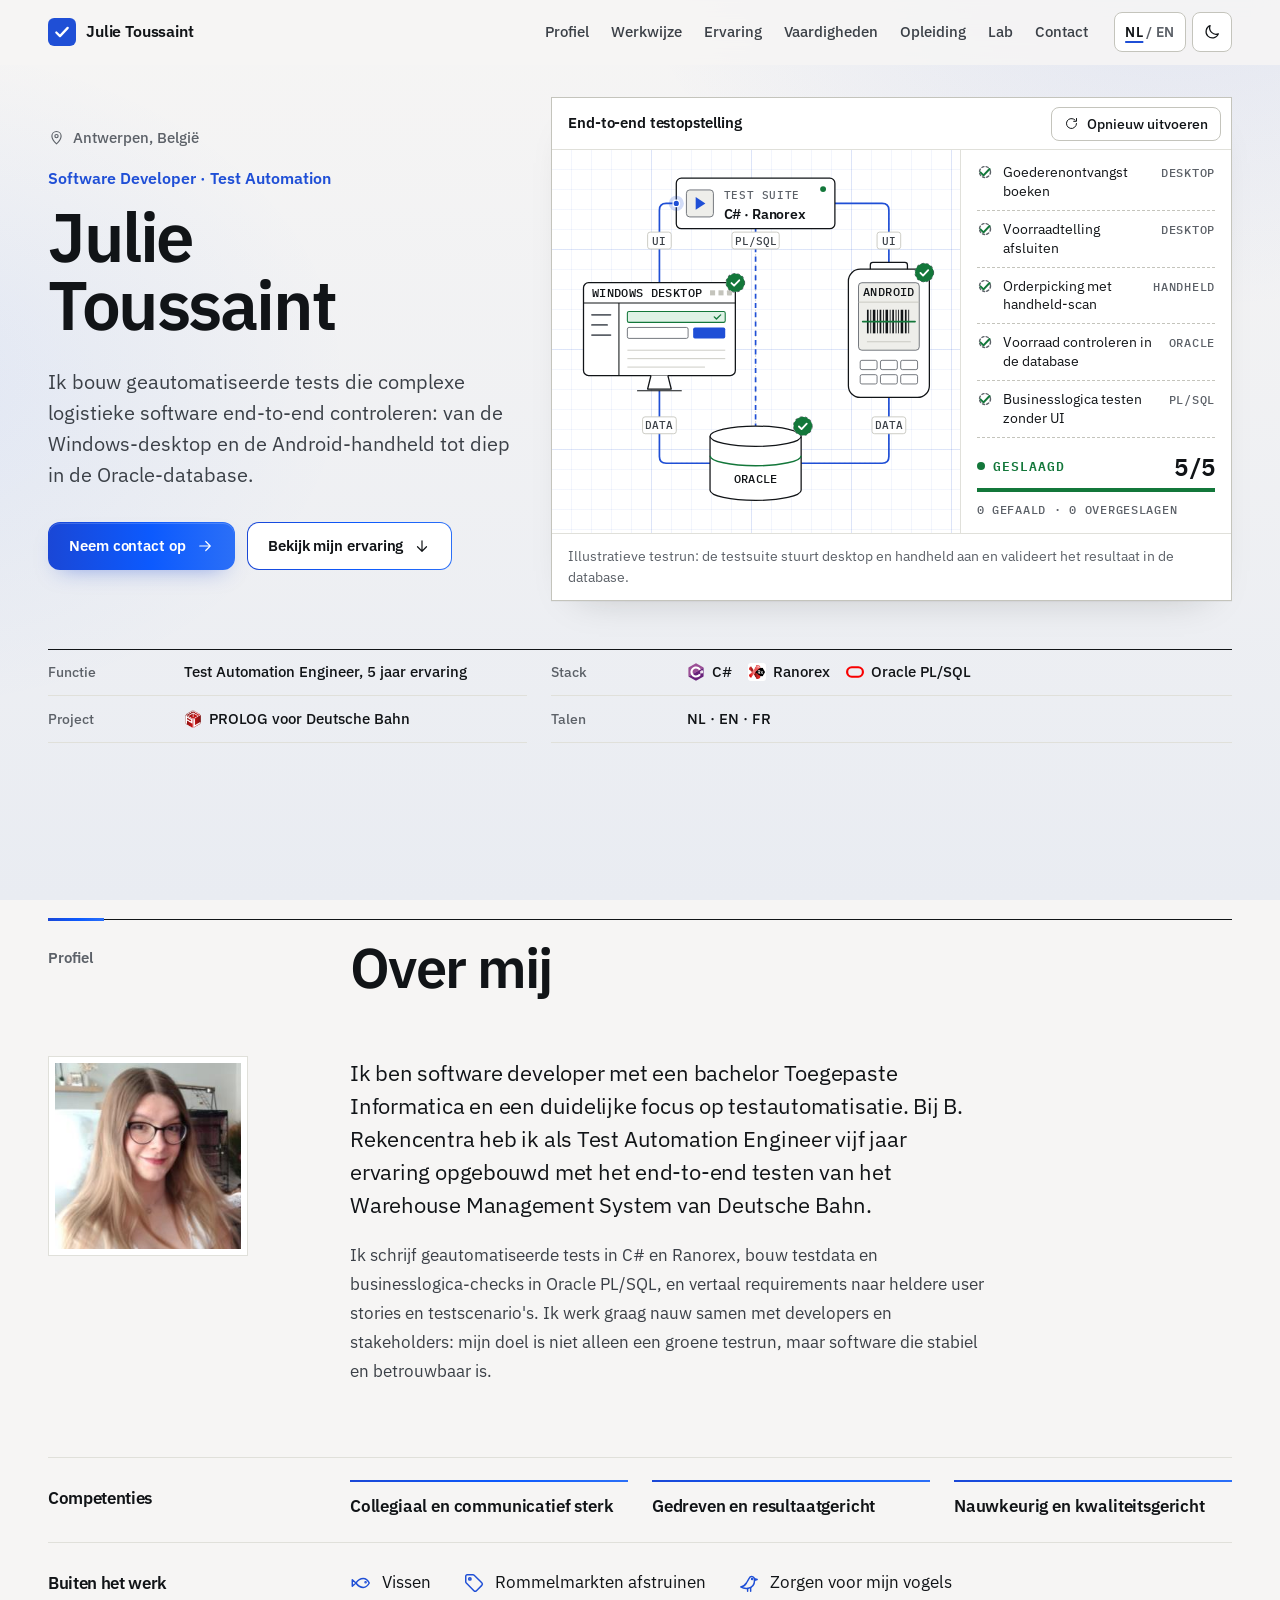
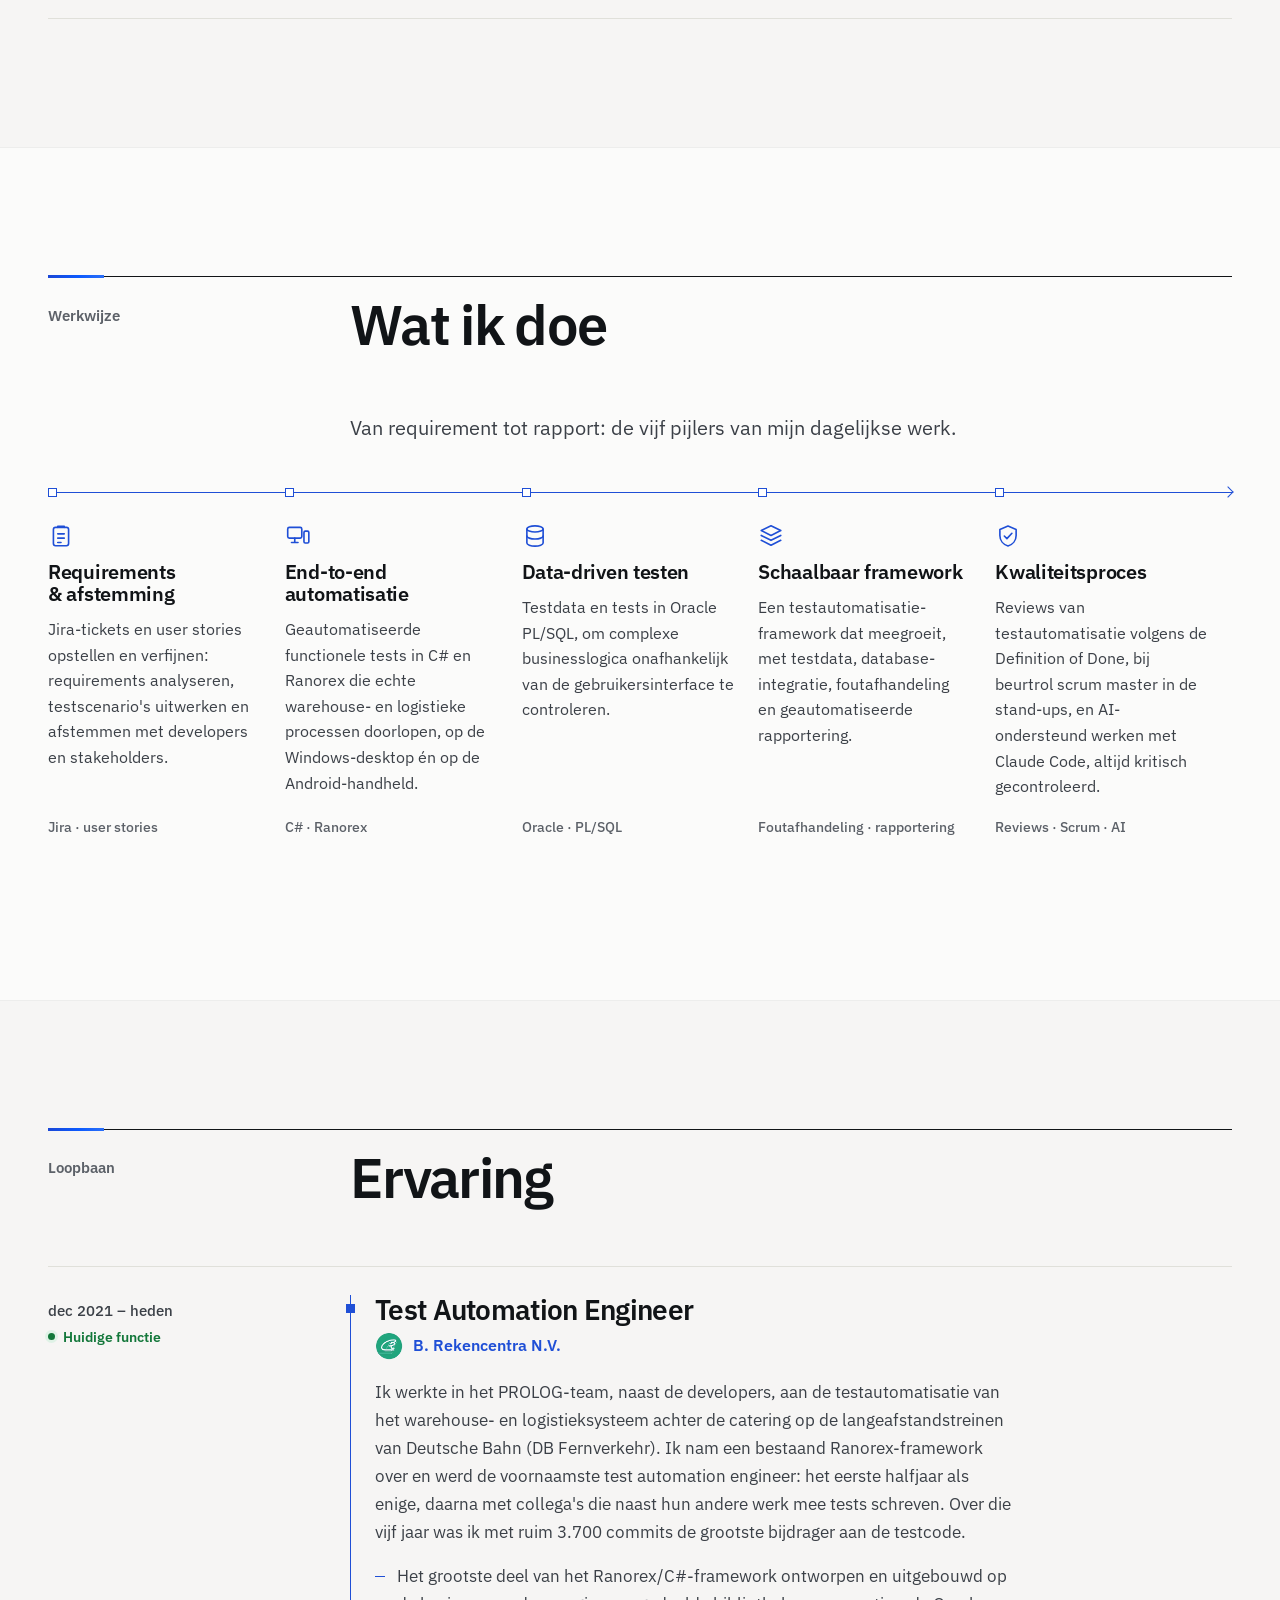
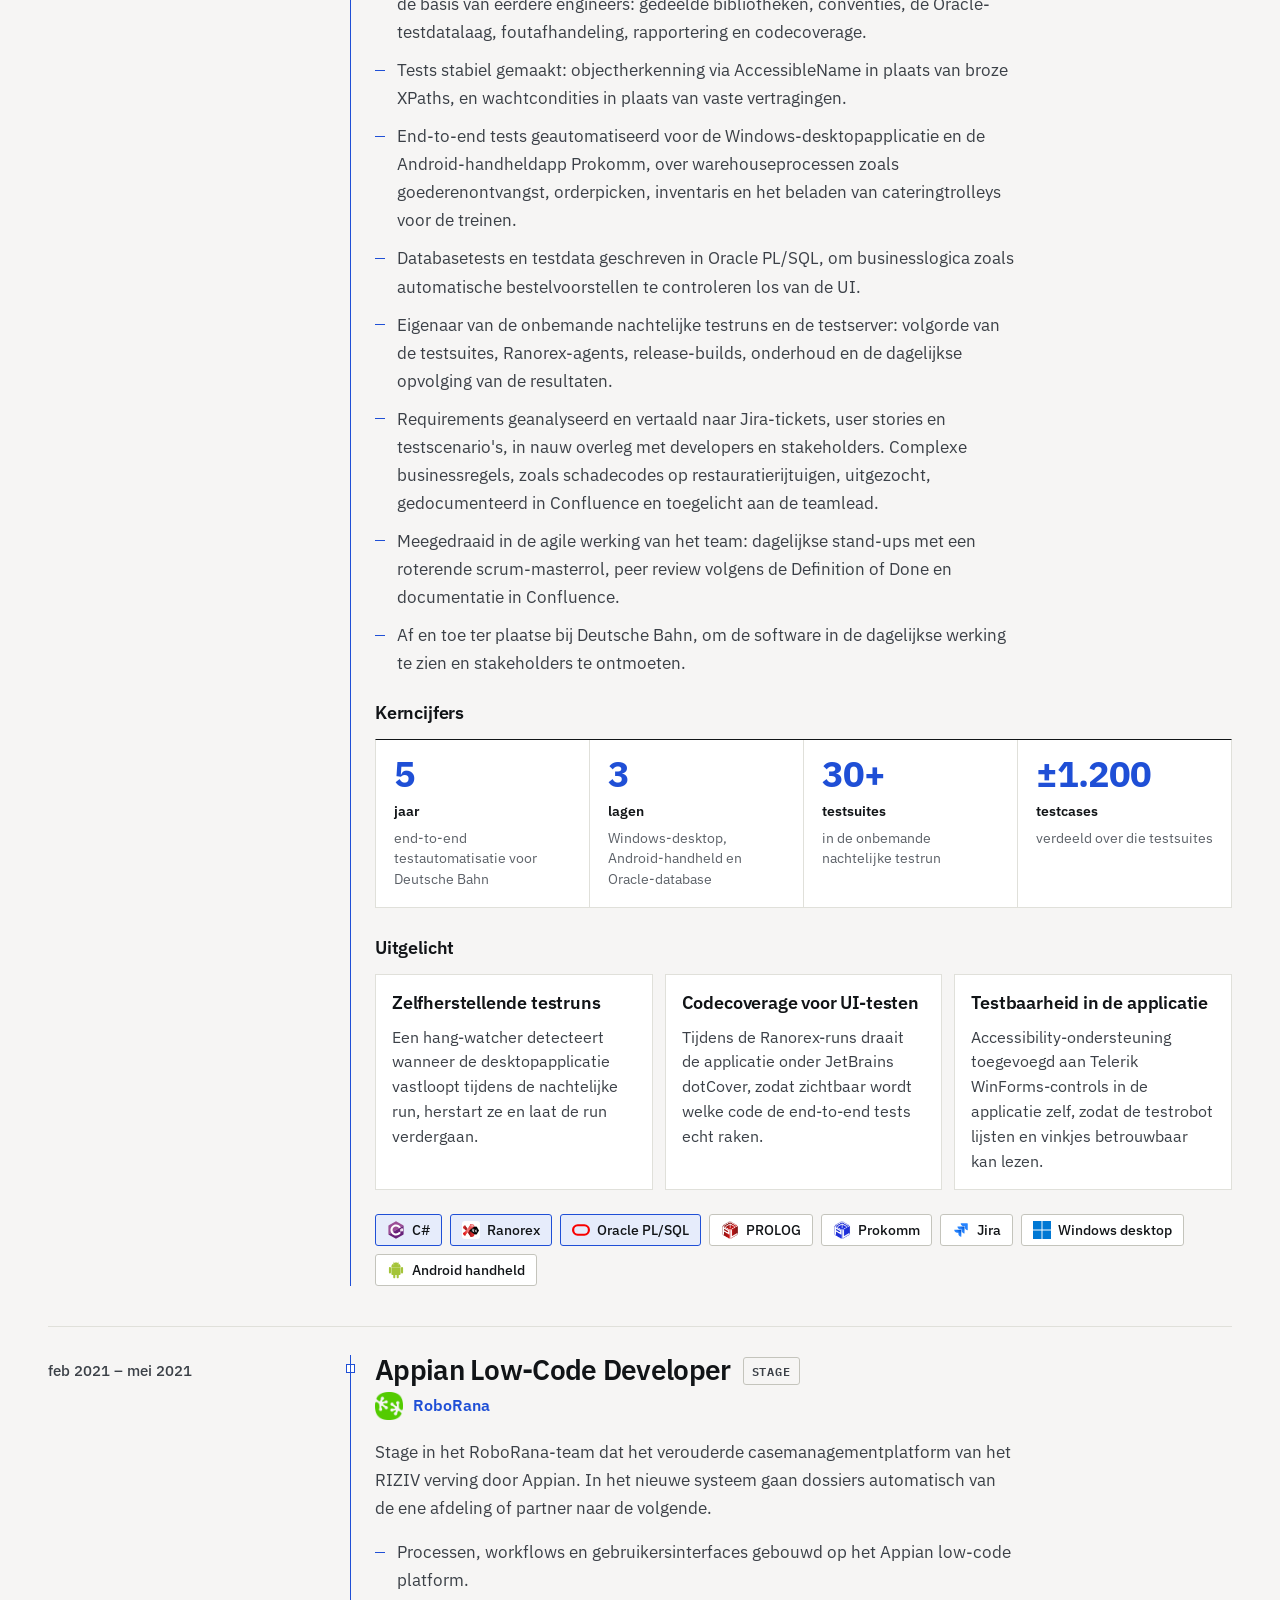
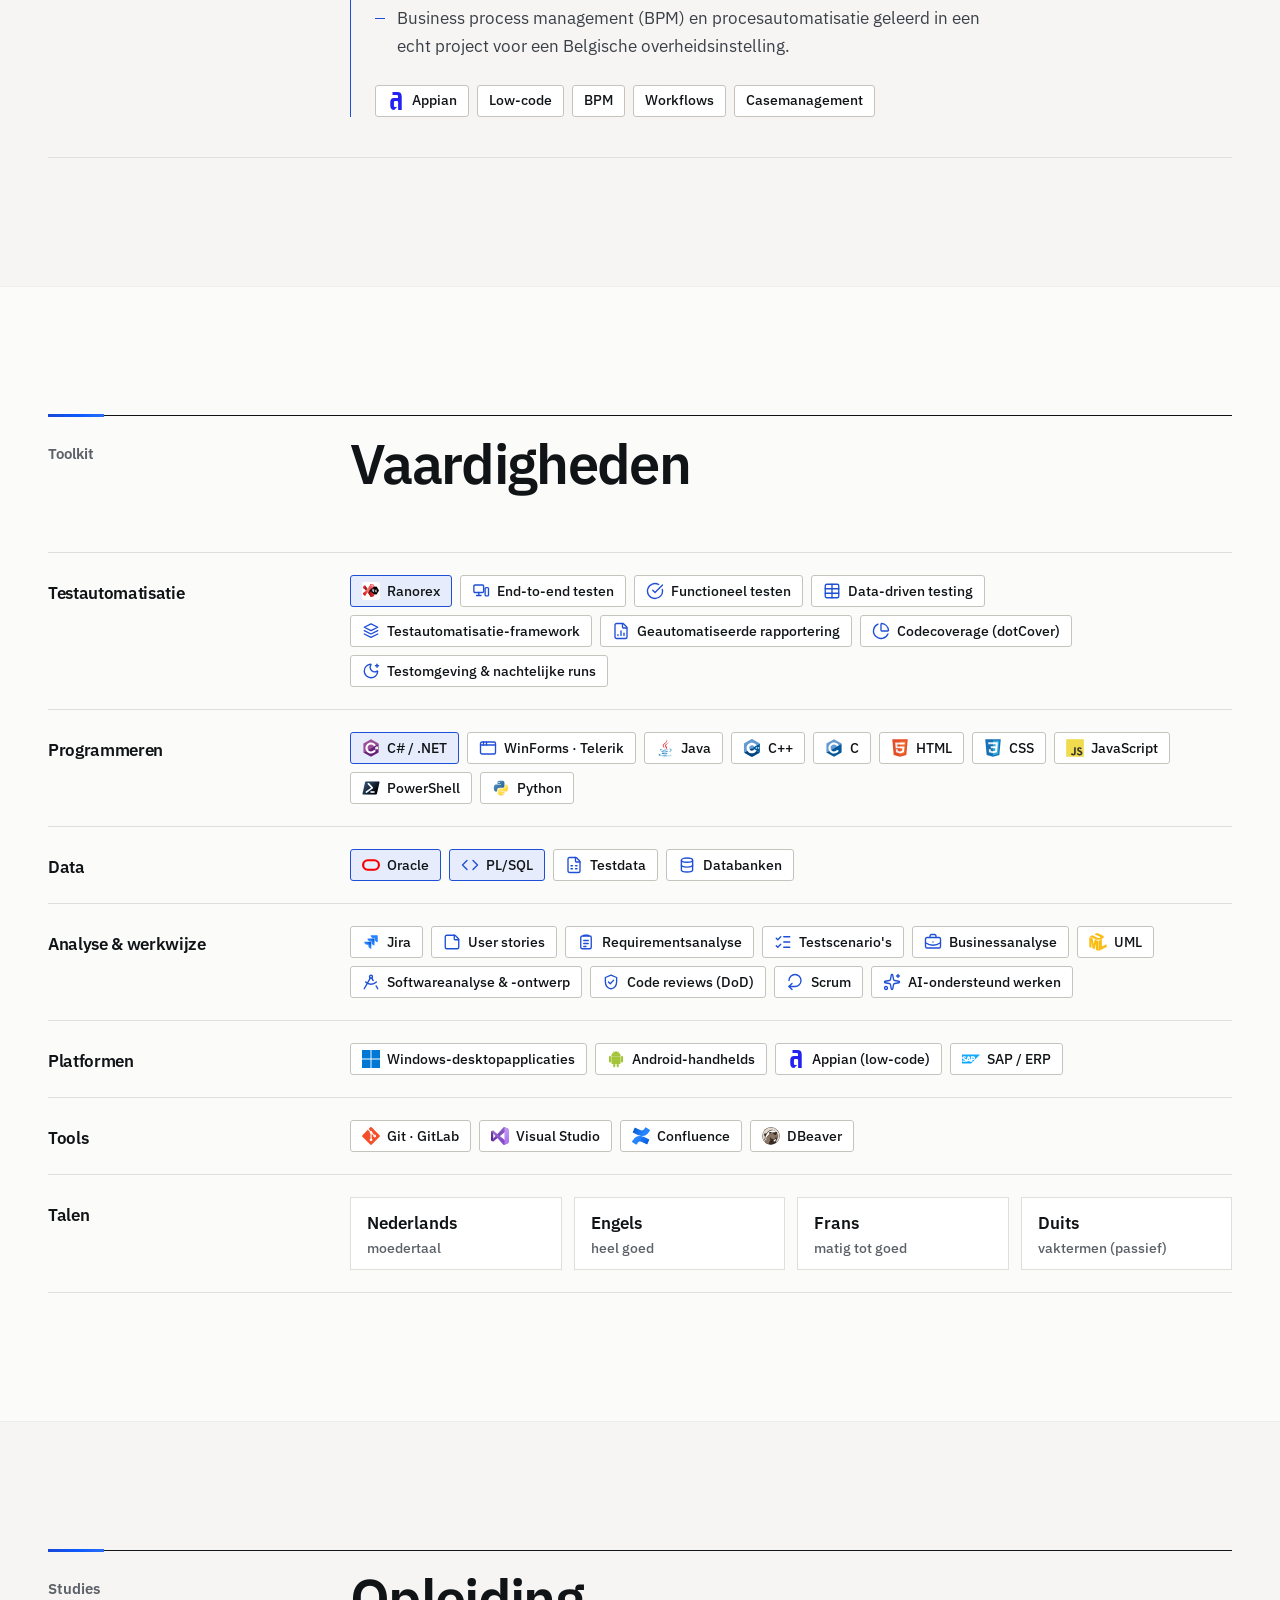
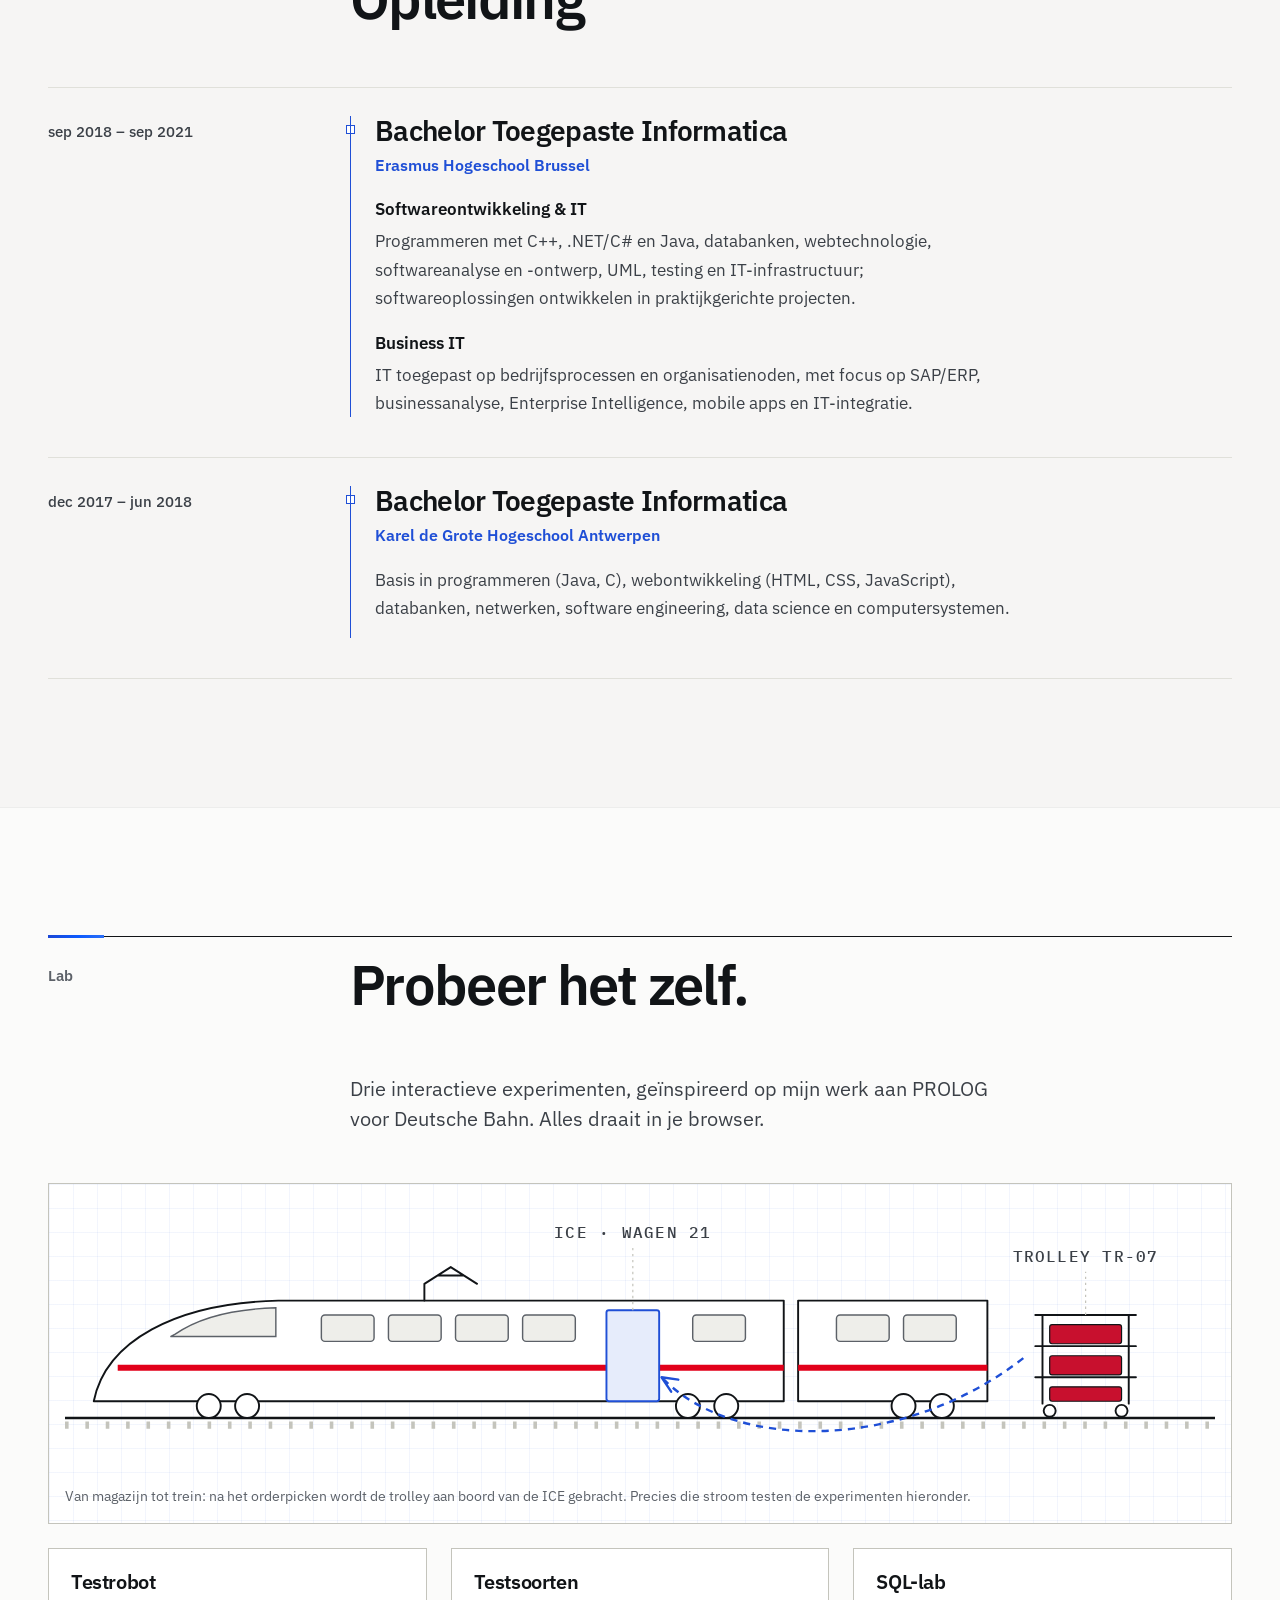
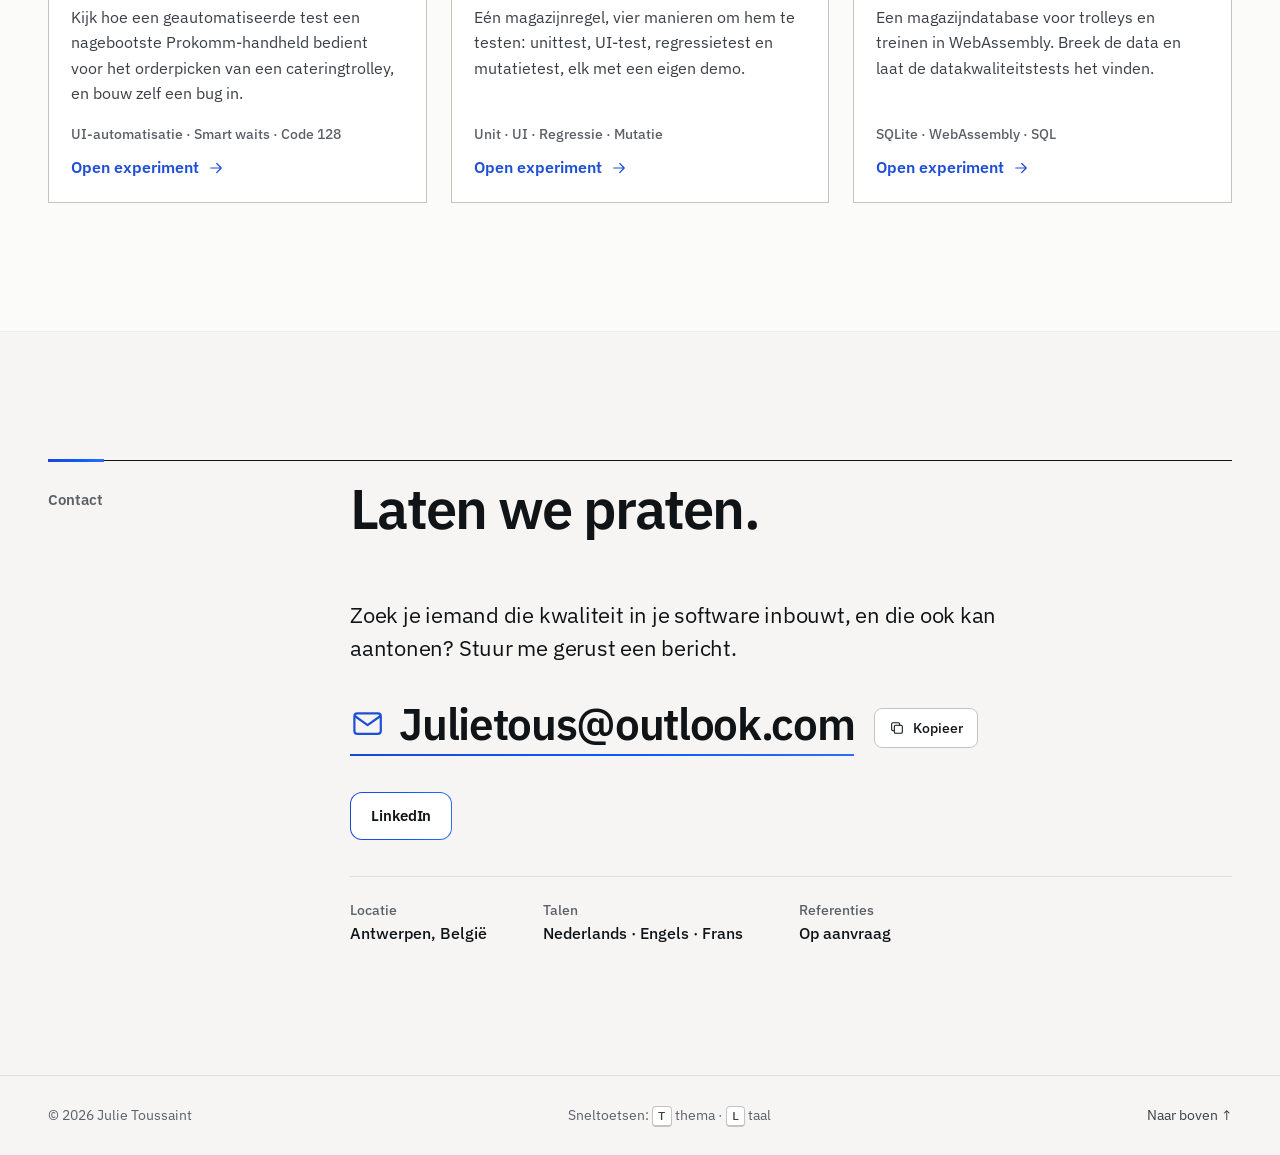
==== commit fa7fe614: "Reword test-log steps as actions, fix 'logistieksysteem' typo" ====
--- a/index.html
+++ b/index.html
@@ -279,12 +279,12 @@
                 </li>
                 <li>
                   <svg class="log__ic" viewBox="0 0 16 16" aria-hidden="true" focusable="false"><circle class="i-pend" cx="8" cy="8" r="5.5"/><path class="i-ok" d="M3.5 8.4l3 3 6-6.4"/></svg>
-                  <span class="log__name" data-i18n="log.4">Voorraad gecontroleerd in de database</span>
+                  <span class="log__name" data-i18n="log.4">Voorraad controleren in de database</span>
                   <span class="log__tag">ORACLE</span>
                 </li>
                 <li>
                   <svg class="log__ic" viewBox="0 0 16 16" aria-hidden="true" focusable="false"><circle class="i-pend" cx="8" cy="8" r="5.5"/><path class="i-ok" d="M3.5 8.4l3 3 6-6.4"/></svg>
-                  <span class="log__name" data-i18n="log.5">Businesslogica getest zonder UI</span>
+                  <span class="log__name" data-i18n="log.5">Businesslogica testen zonder UI</span>
                   <span class="log__tag">PL/SQL</span>
                 </li>
               </ol>
@@ -431,7 +431,7 @@
             <div class="xp__body">
               <h3>Test Automation Engineer</h3>
               <p class="xp__org"><img class="xp__logo" src="assets/rekencentra.png" width="206" height="206" alt="" decoding="async">B. Rekencentra N.V.</p>
-              <p class="xp__text" data-i18n="s3.1i">Ik werkte in het PROLOG-team, naast de developers, aan de testautomatisatie van het warehouse- en logistiekesysteem achter de catering op de langeafstandstreinen van Deutsche Bahn (DB Fernverkehr). Ik nam een bestaand Ranorex-framework over en werd de voornaamste test automation engineer: het eerste halfjaar als enige, daarna met collega's die naast hun andere werk mee tests schreven. Over die vijf jaar was ik met ruim 3.700 commits de grootste bijdrager aan de testcode.</p>
+              <p class="xp__text" data-i18n="s3.1i">Ik werkte in het PROLOG-team, naast de developers, aan de testautomatisatie van het warehouse- en logistieksysteem achter de catering op de langeafstandstreinen van Deutsche Bahn (DB Fernverkehr). Ik nam een bestaand Ranorex-framework over en werd de voornaamste test automation engineer: het eerste halfjaar als enige, daarna met collega's die naast hun andere werk mee tests schreven. Over die vijf jaar was ik met ruim 3.700 commits de grootste bijdrager aan de testcode.</p>
               <ul class="xp__list">
                 <li data-i18n="s3.1b1">Het grootste deel van het Ranorex/C#-framework ontworpen en uitgebouwd op de basis van eerdere engineers: gedeelde bibliotheken, conventies, de Oracle-testdatalaag, foutafhandeling, rapportering en codecoverage.</li>
                 <li data-i18n="s3.1b9">Tests stabiel gemaakt: objectherkenning via AccessibleName in plaats van broze XPaths, en wachtcondities in plaats van vaste vertragingen.</li>
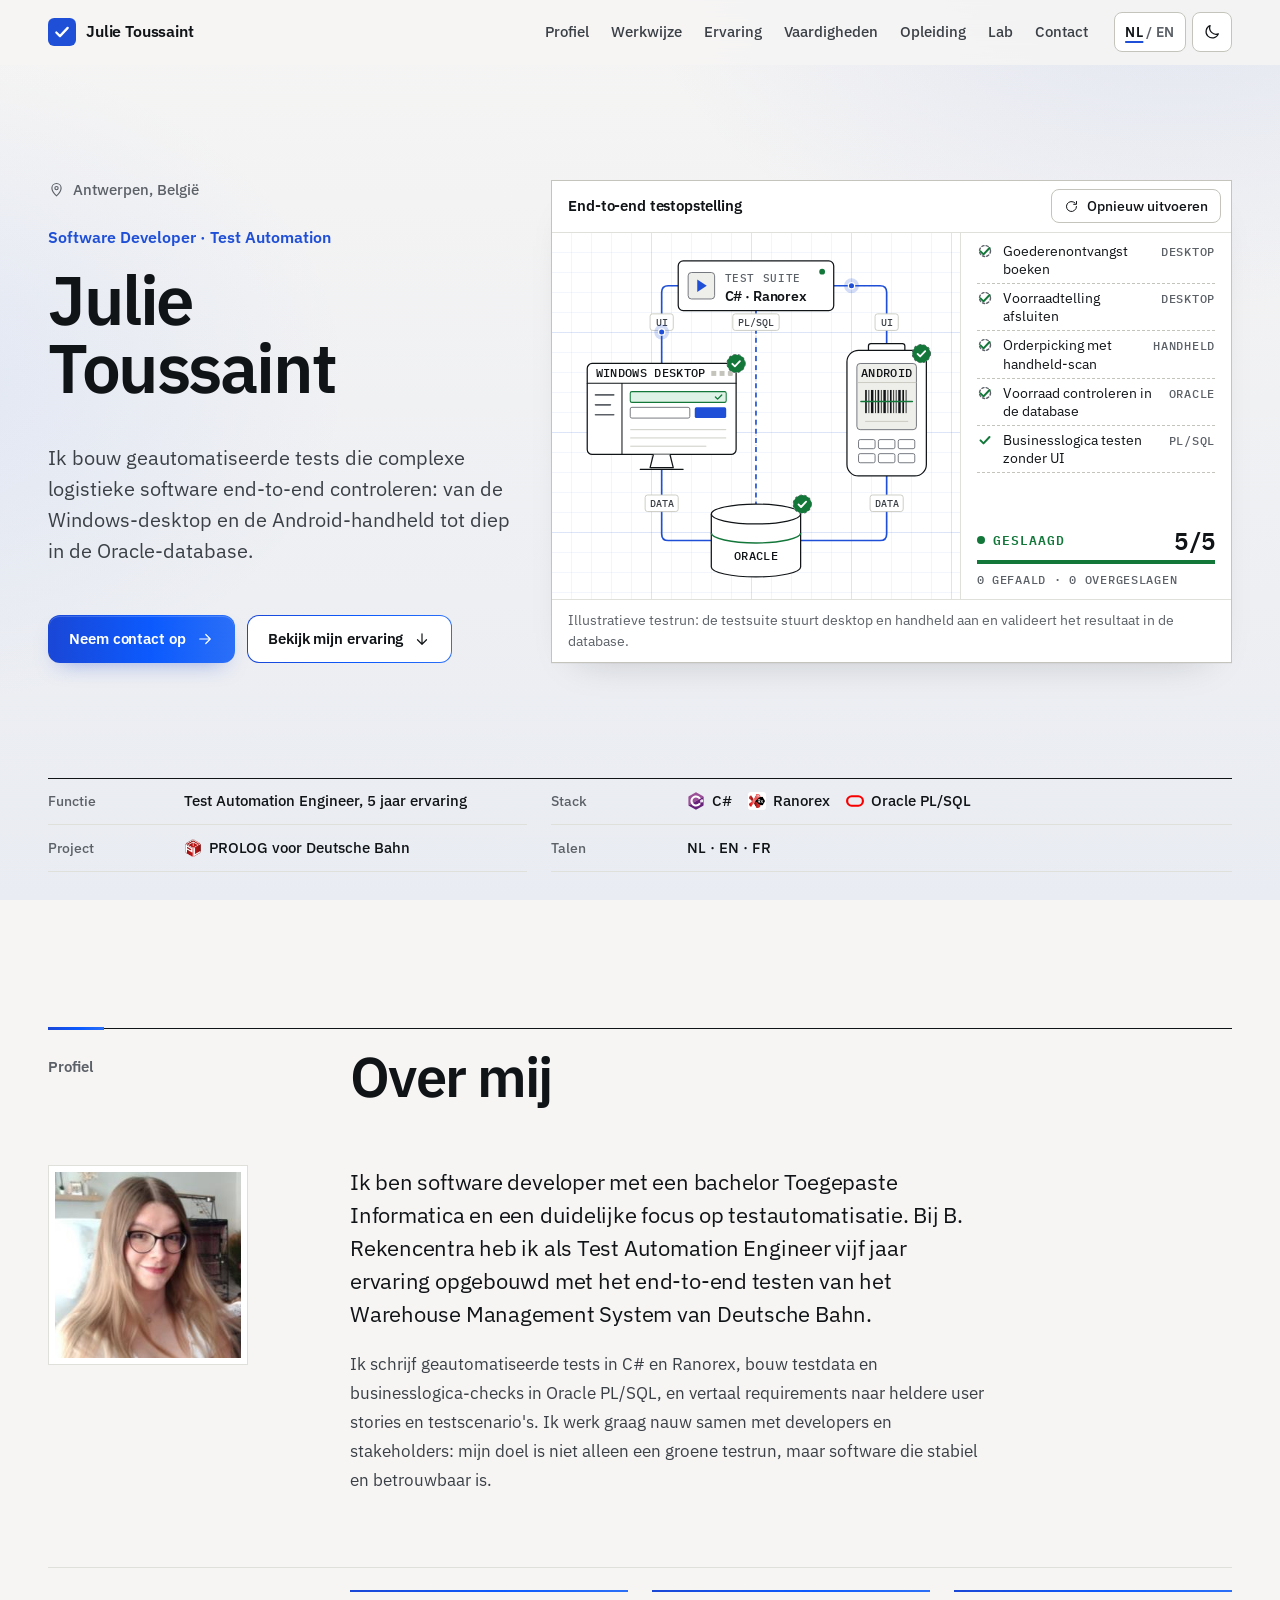
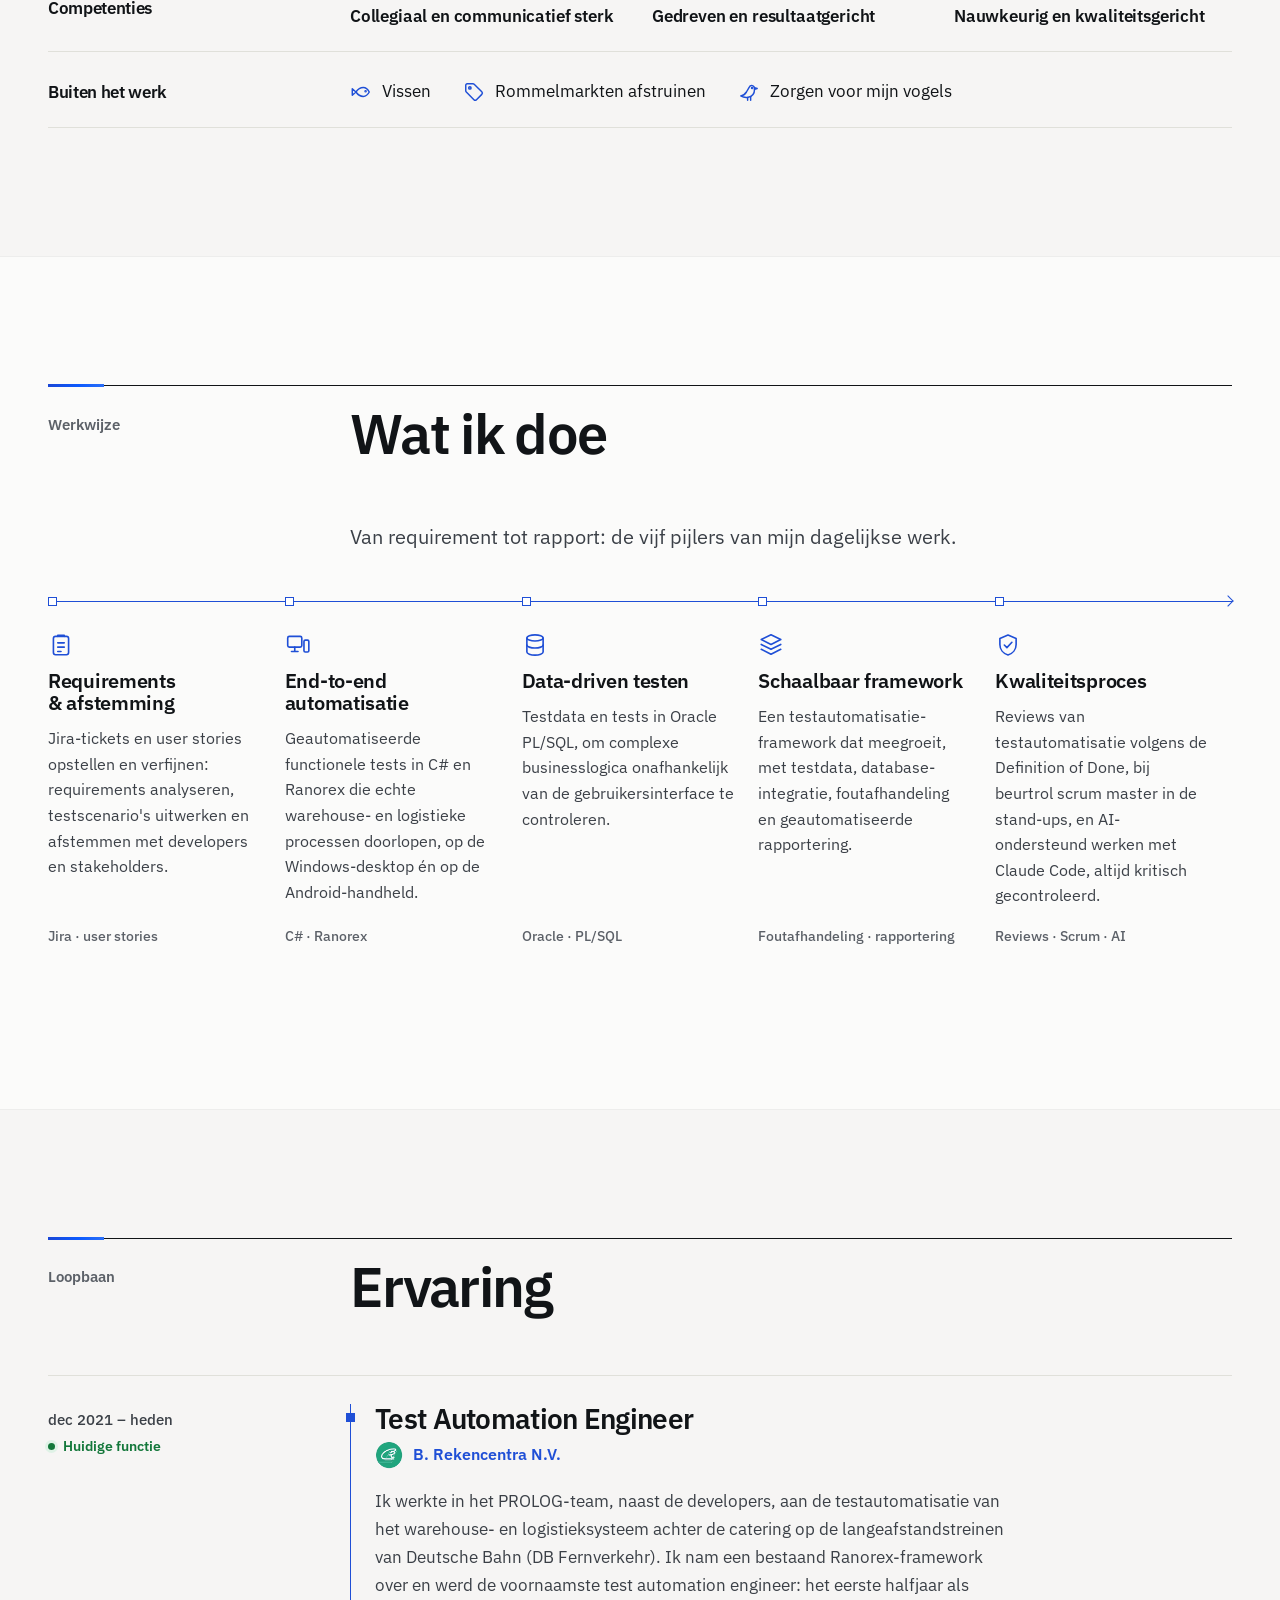
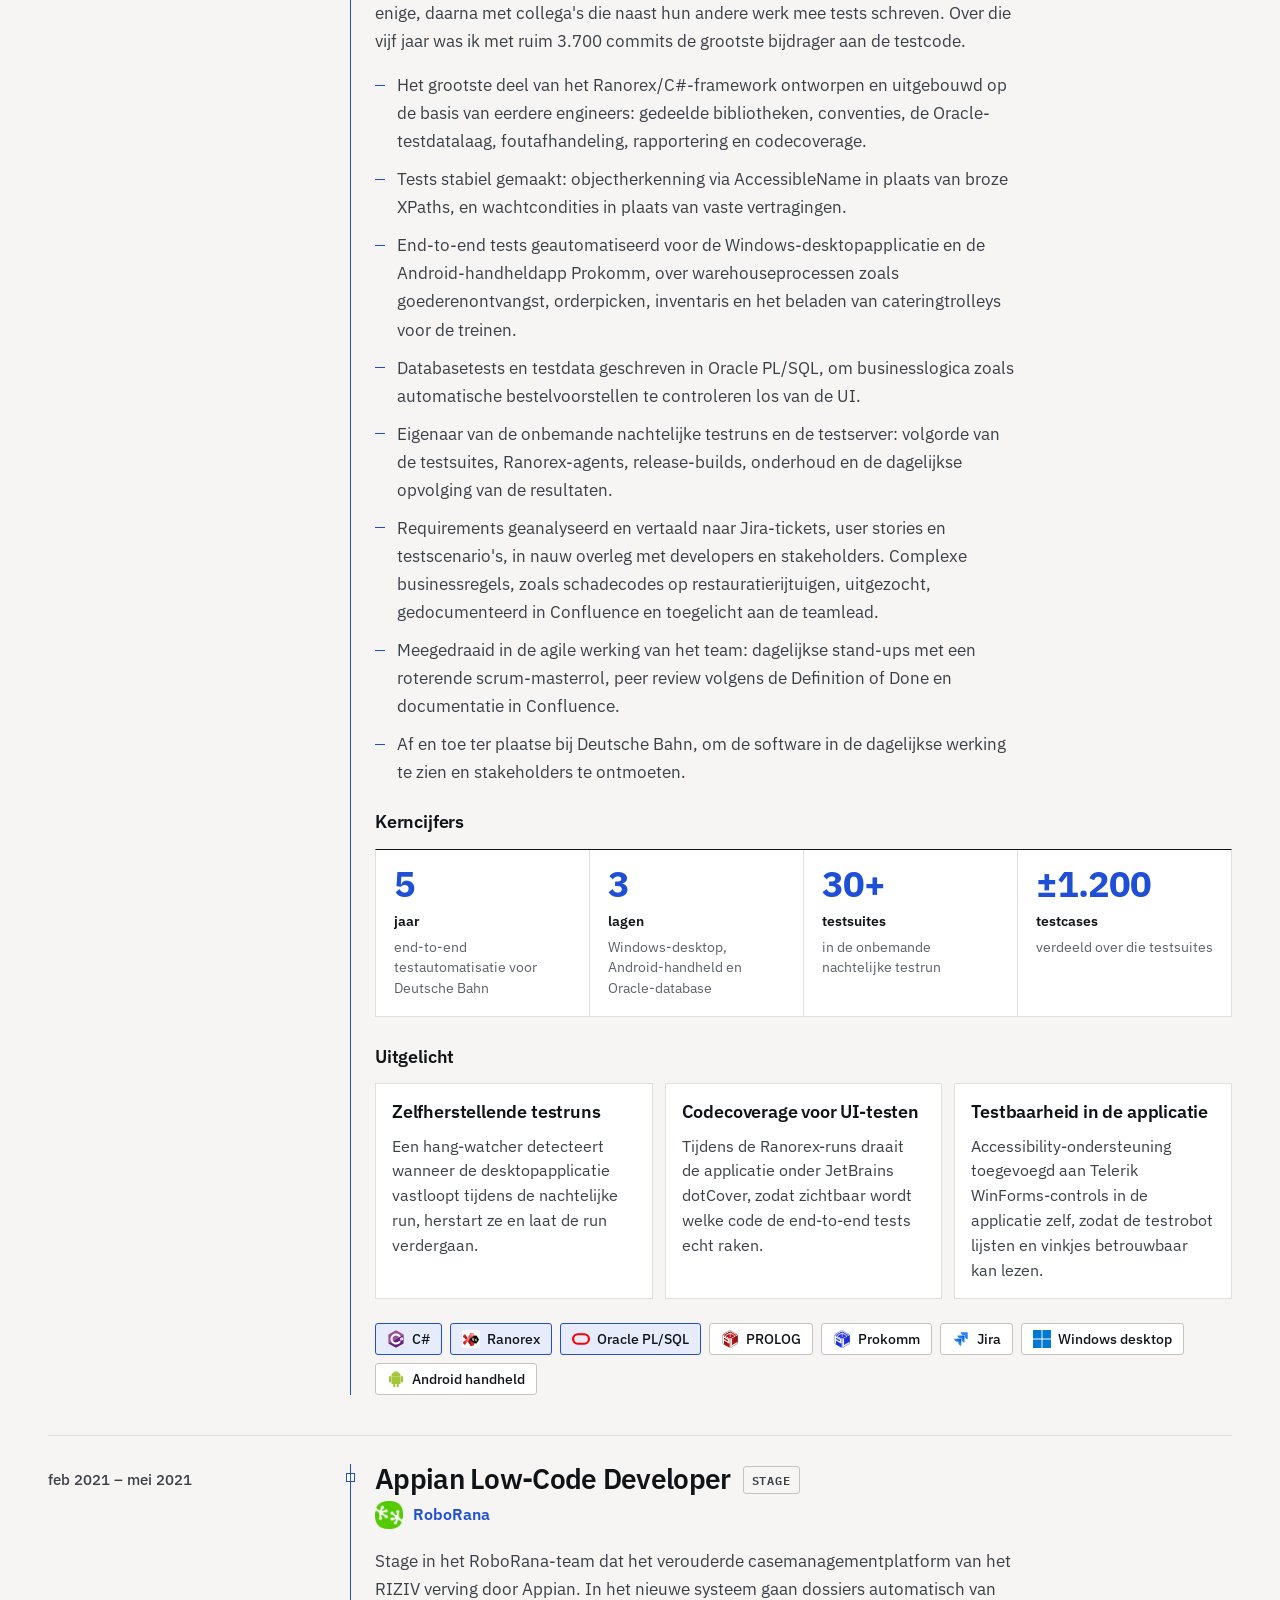
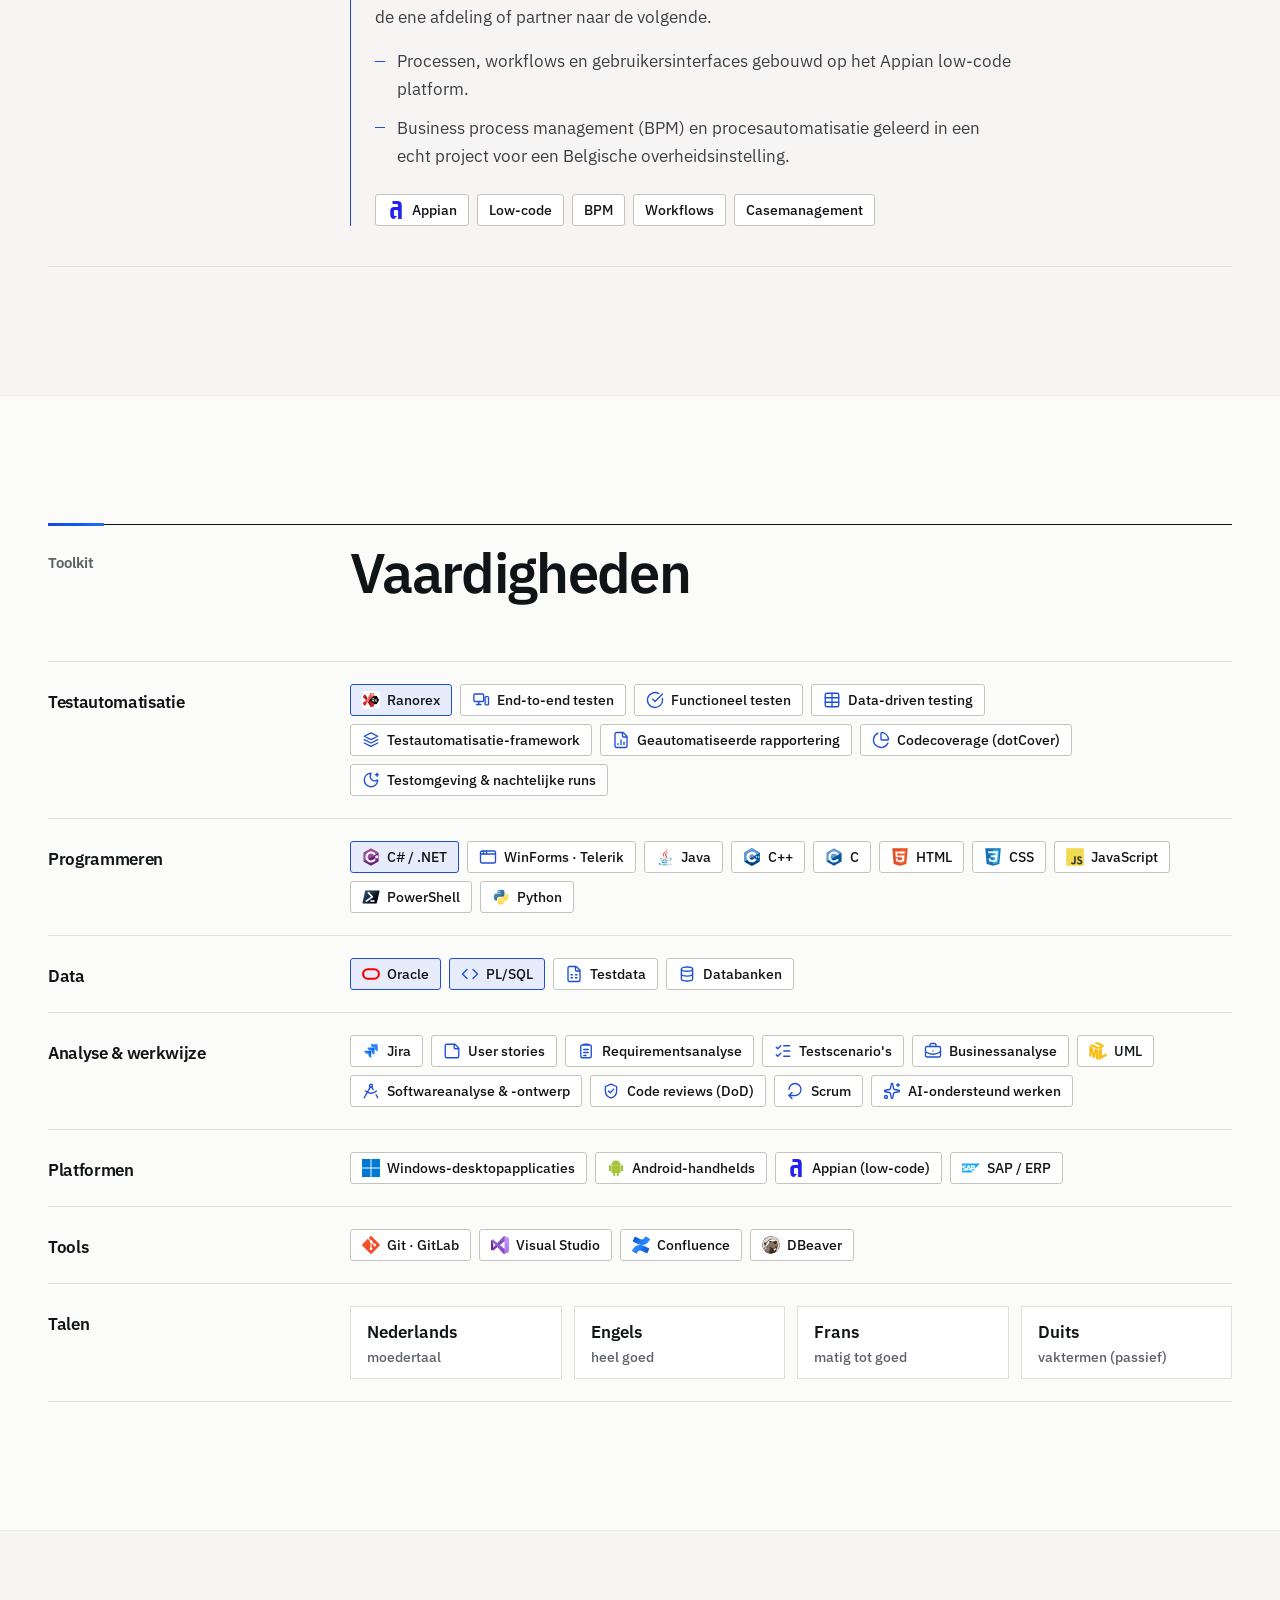
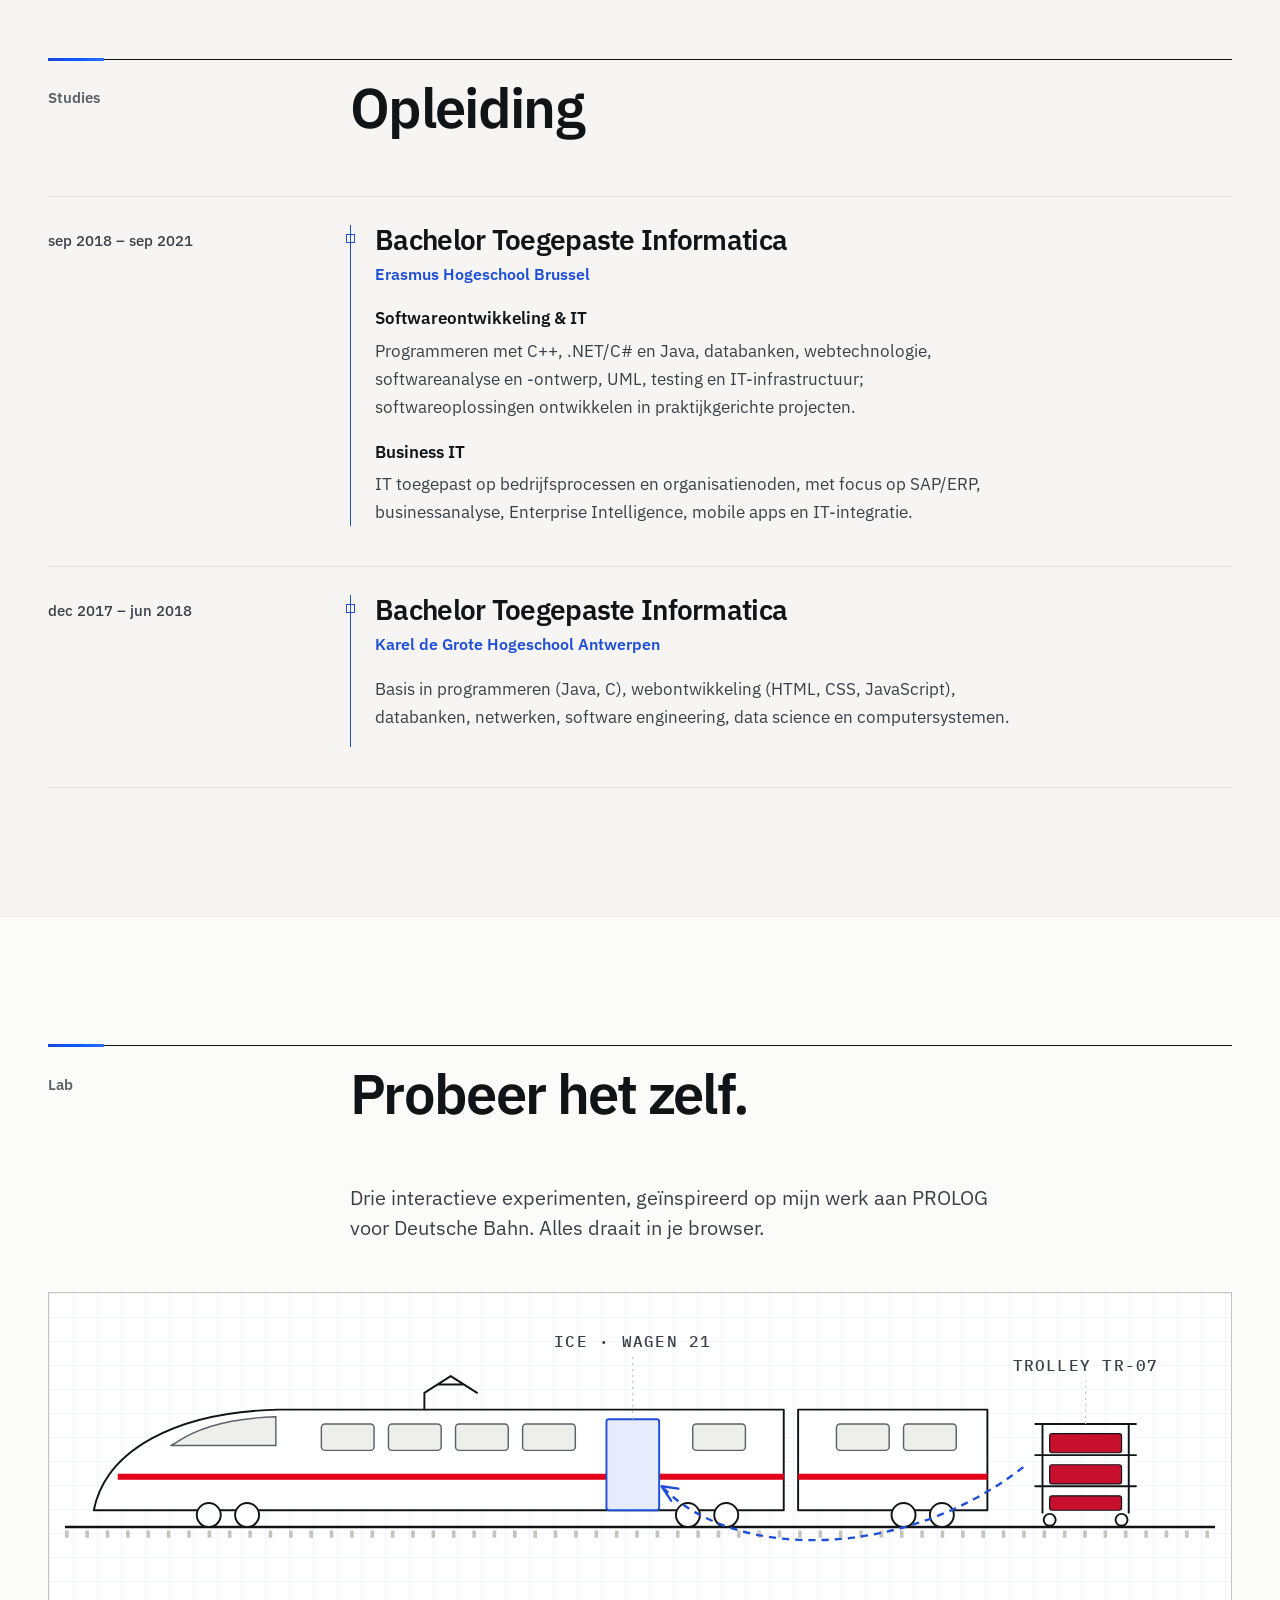
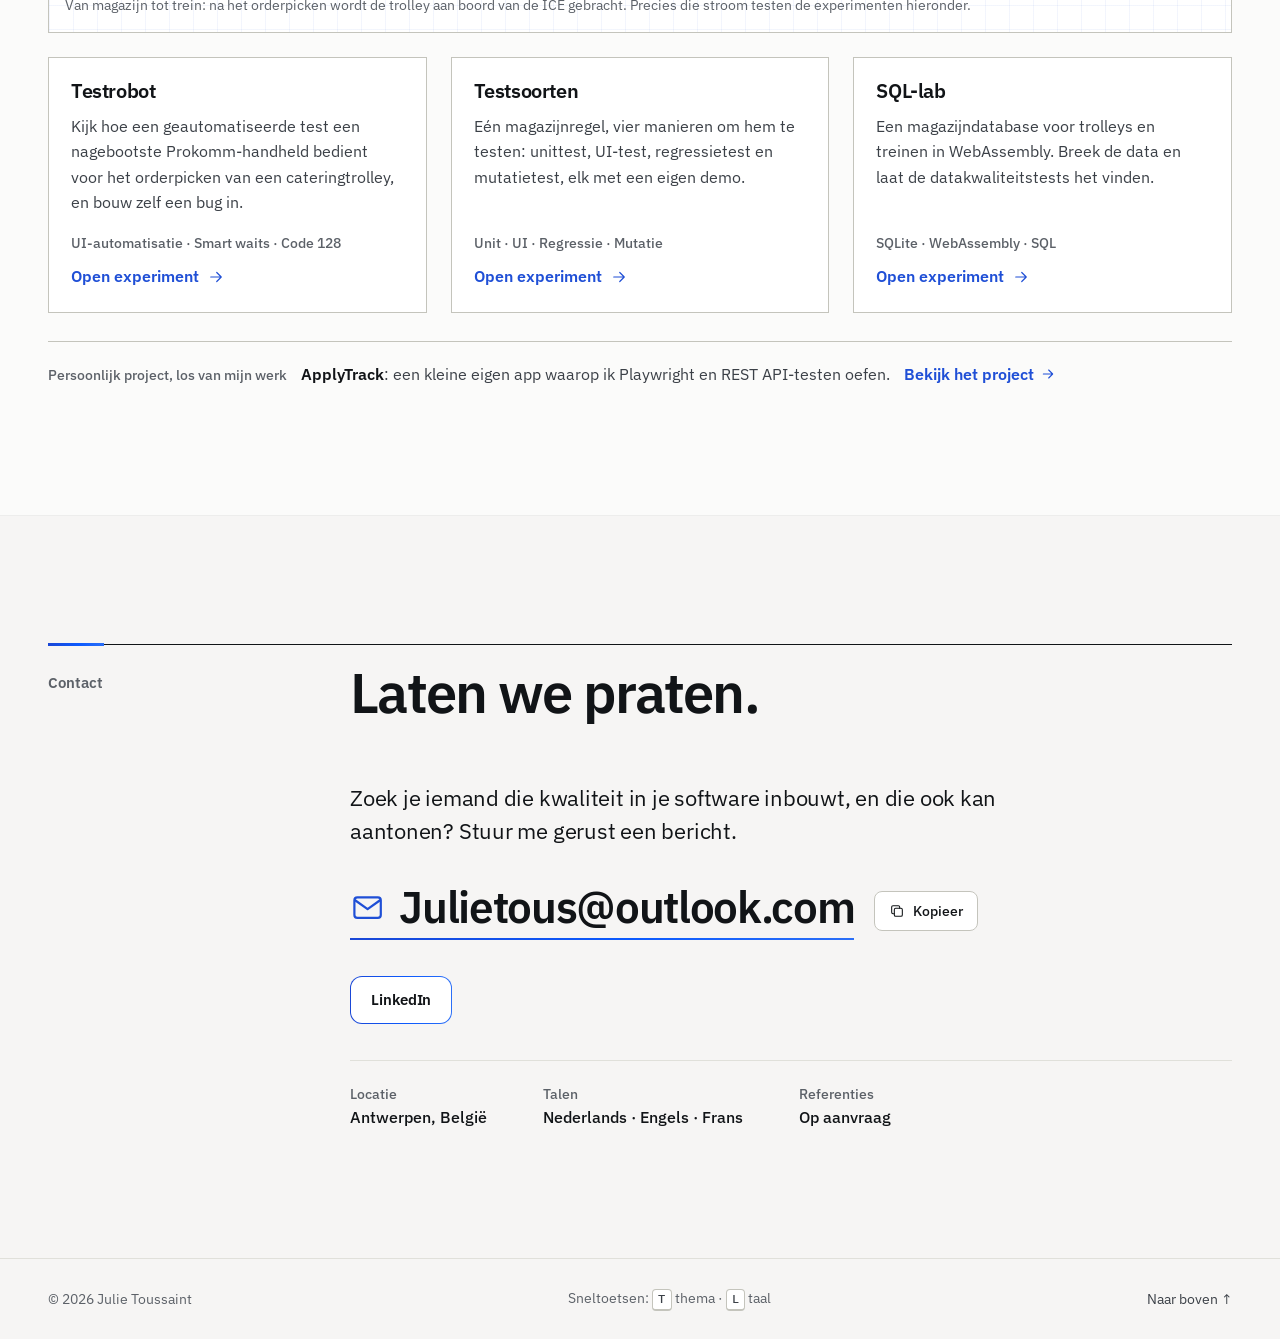
==== commit 0911880f: "v12: link to ApplyTrack as a personal project, separate from work" ====
--- a/index.html
+++ b/index.html
@@ -691,6 +691,13 @@
             </a>
           </li>
         </ul>
+
+        <!-- Persoonlijk project: bewust los van het werk en van de Lab-experimenten hierboven -->
+        <p class="sideproject">
+          <span class="sideproject__label" data-i18n="s7.sideL">Persoonlijk project, los van mijn werk</span>
+          <span data-i18n="s7.side"><b>ApplyTrack</b>: een kleine eigen app waarop ik Playwright en REST API-testen oefen.</span>
+          <a class="sideproject__go" href="https://applytrack.julietous.workers.dev/" target="_blank" rel="noopener"><span data-i18n="s7.sideGo">Bekijk het project</span><svg class="ic" viewBox="0 0 24 24" aria-hidden="true" focusable="false"><path d="M5 12h14M13 6l6 6-6 6"/></svg></a>
+        </p>
       </div>
     </section>
 
--- a/css/style.css
+++ b/css/style.css
@@ -394,6 +394,42 @@
 .ruler { display: none; }
 .hero { padding-bottom: clamp(24px, 4vw, 48px); }
 
+/* Desktop: de hero vult precies het scherm onder de header (geen lege strook eronder).
+   Tekst en figuur staan verticaal gecentreerd in de ruimte boven de spec-tabel,
+   die aan de onderrand afsluit. Alleen op schermen die hoog genoeg zijn. */
+@media (min-width: 1200px) and (min-height: 760px) {
+  .hero {
+    display: flex; flex-direction: column;
+    min-height: calc(100vh - var(--head-h) - 1px);
+    min-height: calc(100svh - var(--head-h) - 1px);
+    padding-top: 0; padding-bottom: 28px;
+  }
+  /* rijen: ruimte · tekst + figuur · ruimte · spec-tabel; beide ruimtes even groot, zodat het blok
+     precies tussen header en spec-tabel in het midden staat */
+  .hero__grid { flex: 1 0 auto; grid-template-rows: minmax(32px, 1fr) auto minmax(32px, 1fr) auto; row-gap: 0; }
+  .hero__copy { grid-row: 2; }
+  .spec { grid-row: 4; }
+  /* het blok groeit iets mee met de schermhoogte (ruimere witregels in de tekst; de figuur volgt),
+     zodat er minder lege ruimte boven en onder overblijft */
+  .hero__coord { margin-bottom: clamp(20px, 3vh, 34px); }
+  .hero__eyebrow { margin-bottom: clamp(14px, 2vh, 24px); }
+  .hero__title { margin-bottom: clamp(28px, 4.5vh, 52px); }
+  .hero__cta { margin-top: clamp(32px, 5.5vh, 64px); }
+  /* de figuur telt niet mee voor de rijhoogte (contain: size): de tekst bepaalt die,
+     en de figuur rekt tot precies dezelfde hoogte; het schema schaalt mee omlaag */
+  .rig { grid-row: 2; align-self: stretch; contain: size; display: flex; flex-direction: column; }
+  .rig__body { flex: 1 1 0; min-height: 0; }
+  .rig__canvas { display: flex; align-items: center; justify-content: center; min-height: 0; }
+  .rig__canvas .schema { width: auto; max-width: 100%; height: 100%; }
+  /* compacter testlijstje zodat het in de lagere figuur past (.rig-prefix: deze regels staan vóór de basisregels) */
+  .rig .rig__side { min-height: 0; padding-bottom: 12px; }
+  .rig .log li { padding: 5px 0; line-height: 1.3; }
+  .rig .sum { padding-top: 10px; }
+  .rig .sum__line { margin-bottom: 8px; }
+  .rig .sum__meta { margin-top: 8px; }
+  .rig .rig__cap { padding-block: 10px; }
+}
+
 /* ---------- Signature figure (rig) ---------- */
 .rig {
   position: relative; margin: 0;
@@ -780,6 +816,19 @@
 .labcard__go .ic { width: 18px; height: 18px; transition: transform .25s cubic-bezier(.2, .7, .2, 1); }
 .labcard:hover .labcard__go .ic { transform: translateX(3px); }
 
+/* Persoonlijk project: één rustige regel onder de Lab-kaarten, duidelijk los van het werk */
+.sideproject {
+  grid-column: 1 / -1; display: flex; flex-wrap: wrap; align-items: baseline; gap: 6px 14px;
+  margin-top: 28px; padding-top: 20px; border-top: 1px solid var(--line-2);
+  font-size: 1rem; line-height: 1.6; color: var(--ink-2);
+}
+.sideproject__label { font: 500 .875rem var(--font-sans); color: var(--ink-3); }
+.sideproject b { color: var(--ink); font-weight: 600; }
+.sideproject__go { display: inline-flex; align-items: center; gap: 6px; font-weight: 600; color: var(--accent); text-decoration: none; }
+.sideproject__go .ic { width: 16px; height: 16px; transition: transform .25s cubic-bezier(.2, .7, .2, 1); }
+.sideproject__go:hover .ic { transform: translateX(3px); }
+@media (max-width: 767px) { .sideproject__label { flex-basis: 100%; } }
+
 /* ---------- Contact ---------- */
 .sec--contact { position: relative; }
 
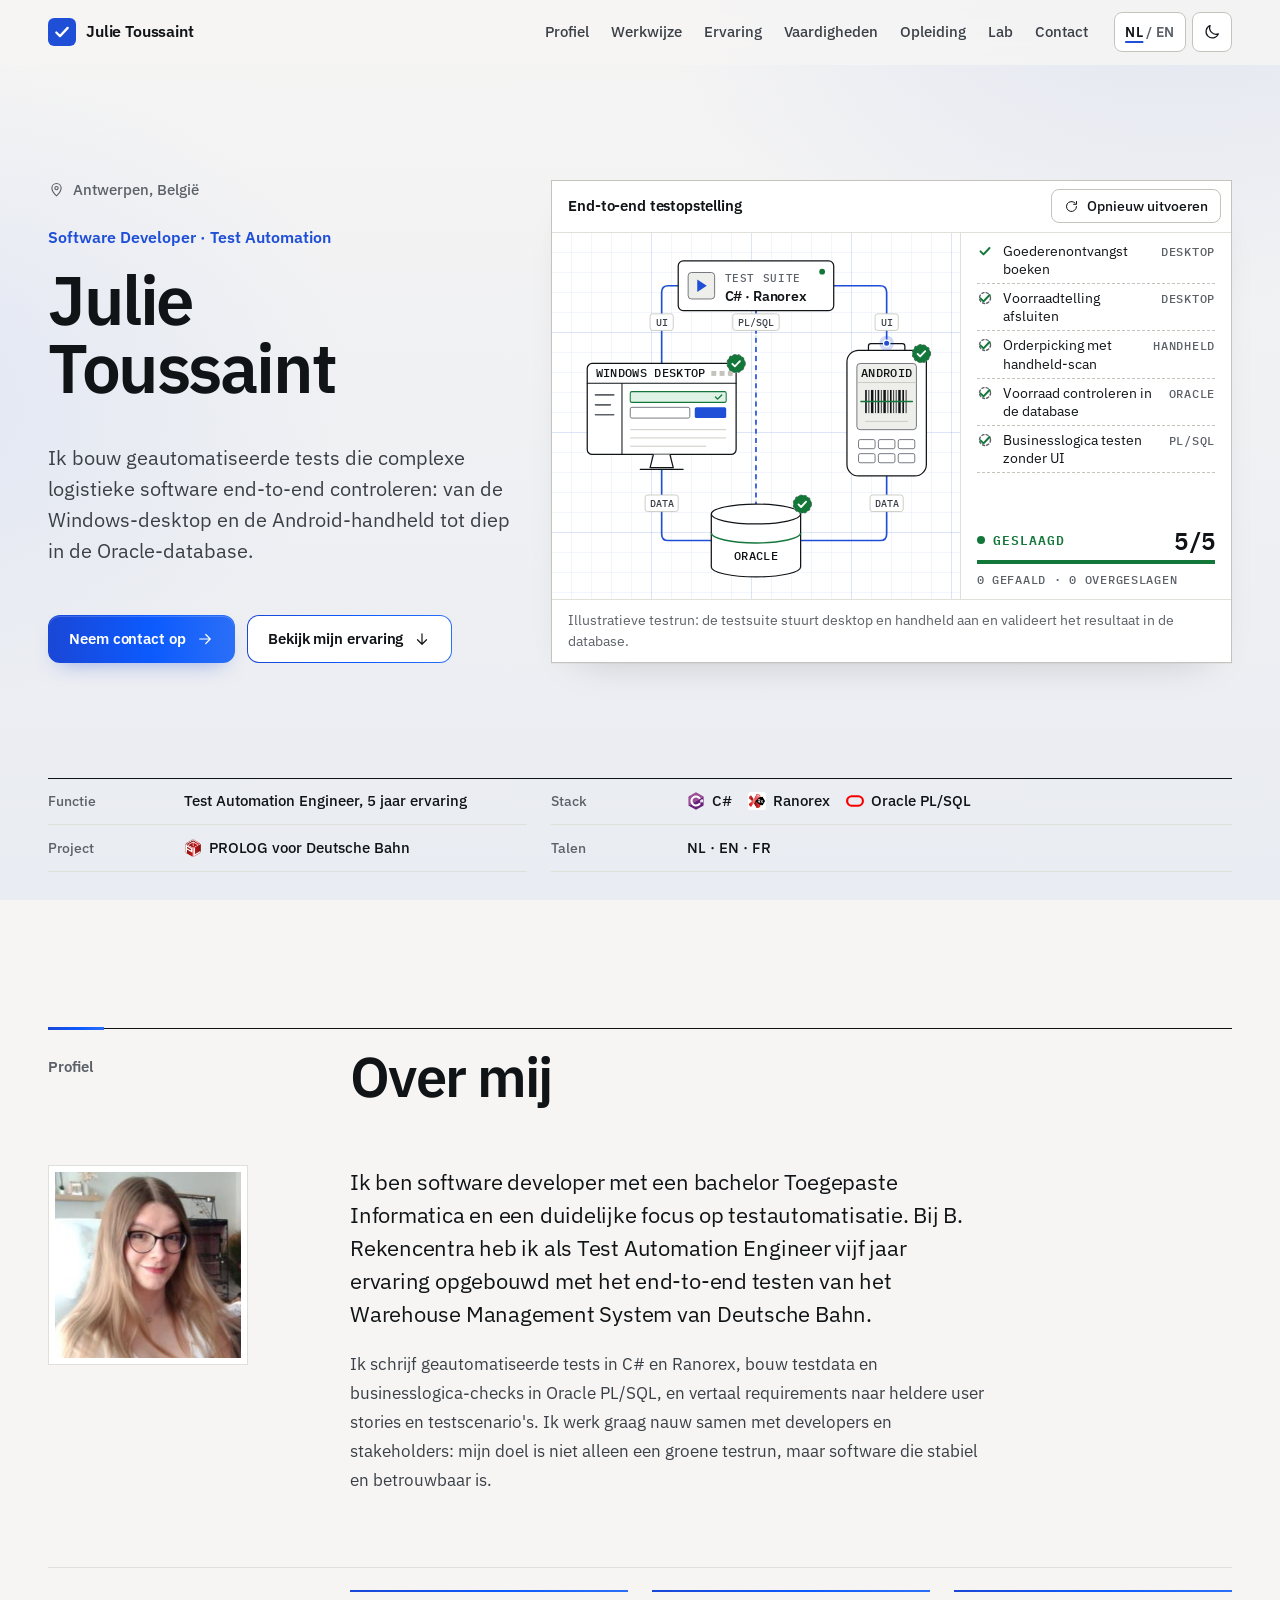
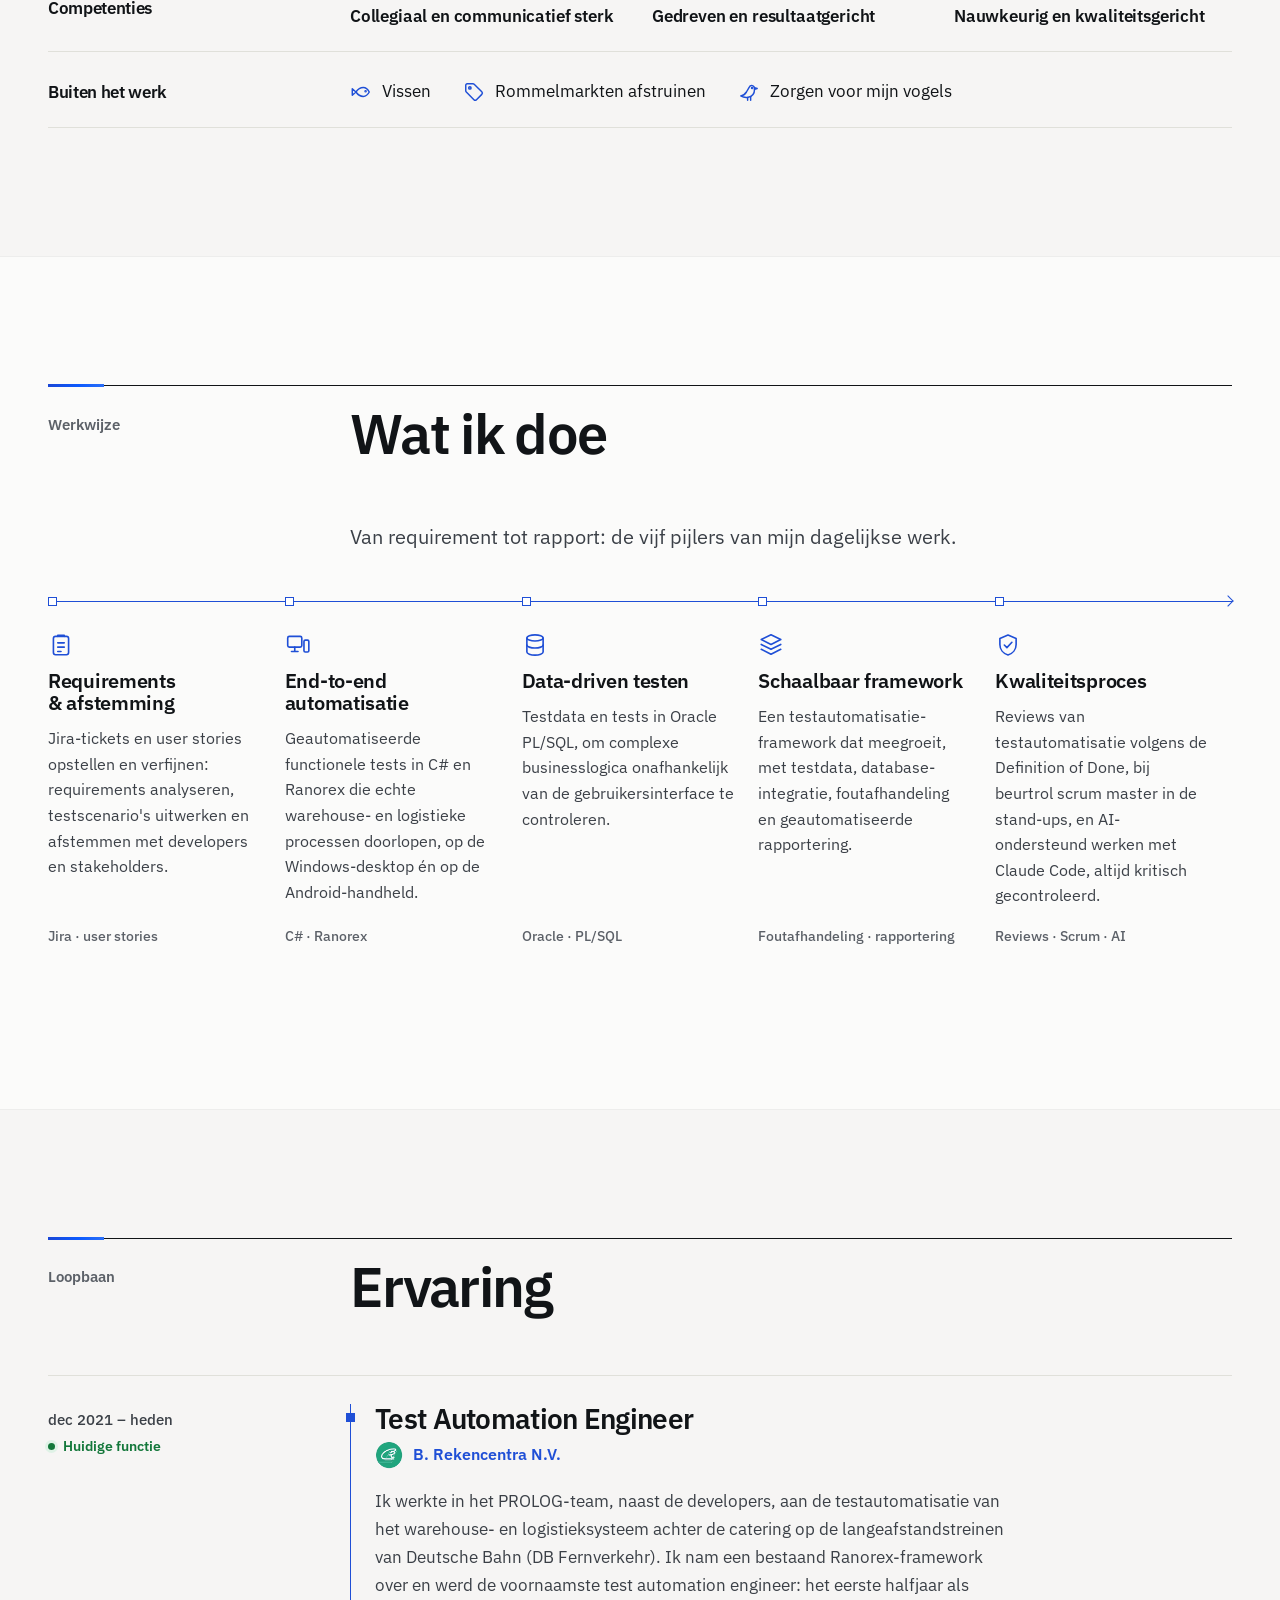
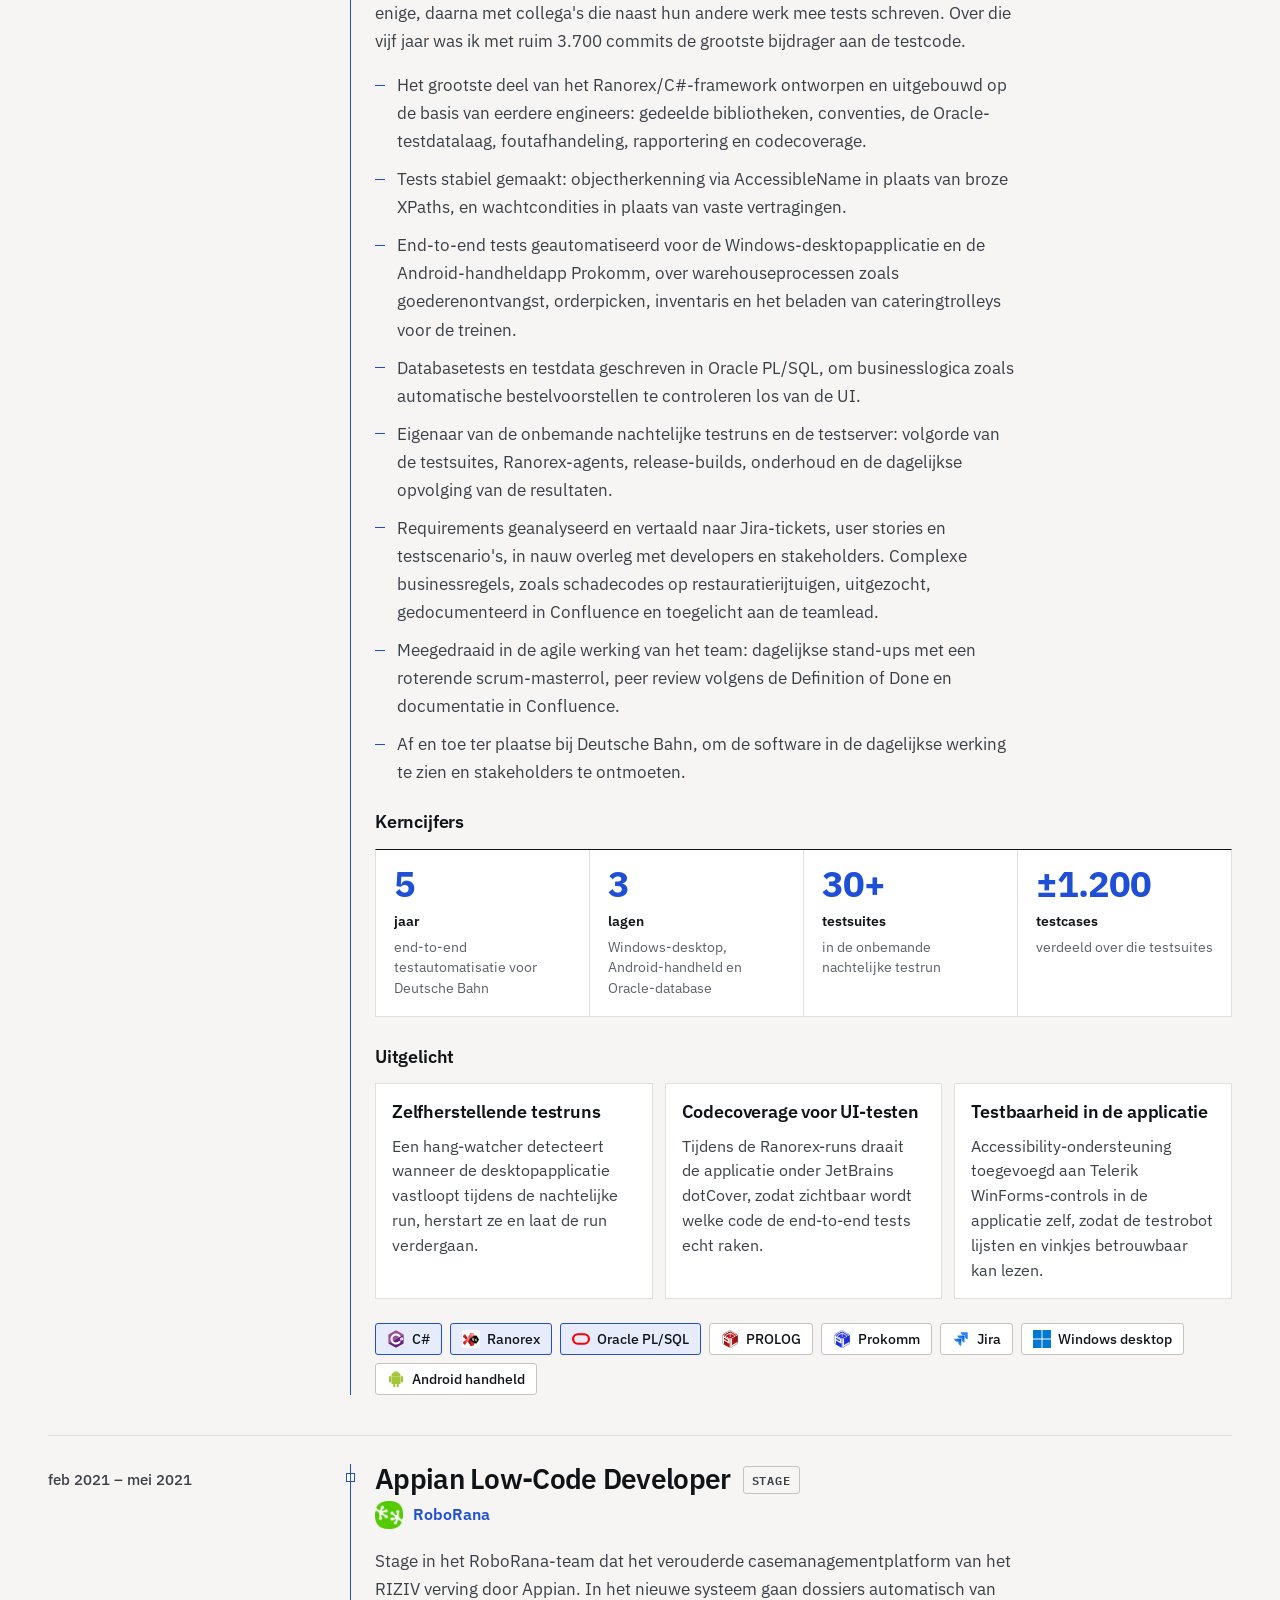
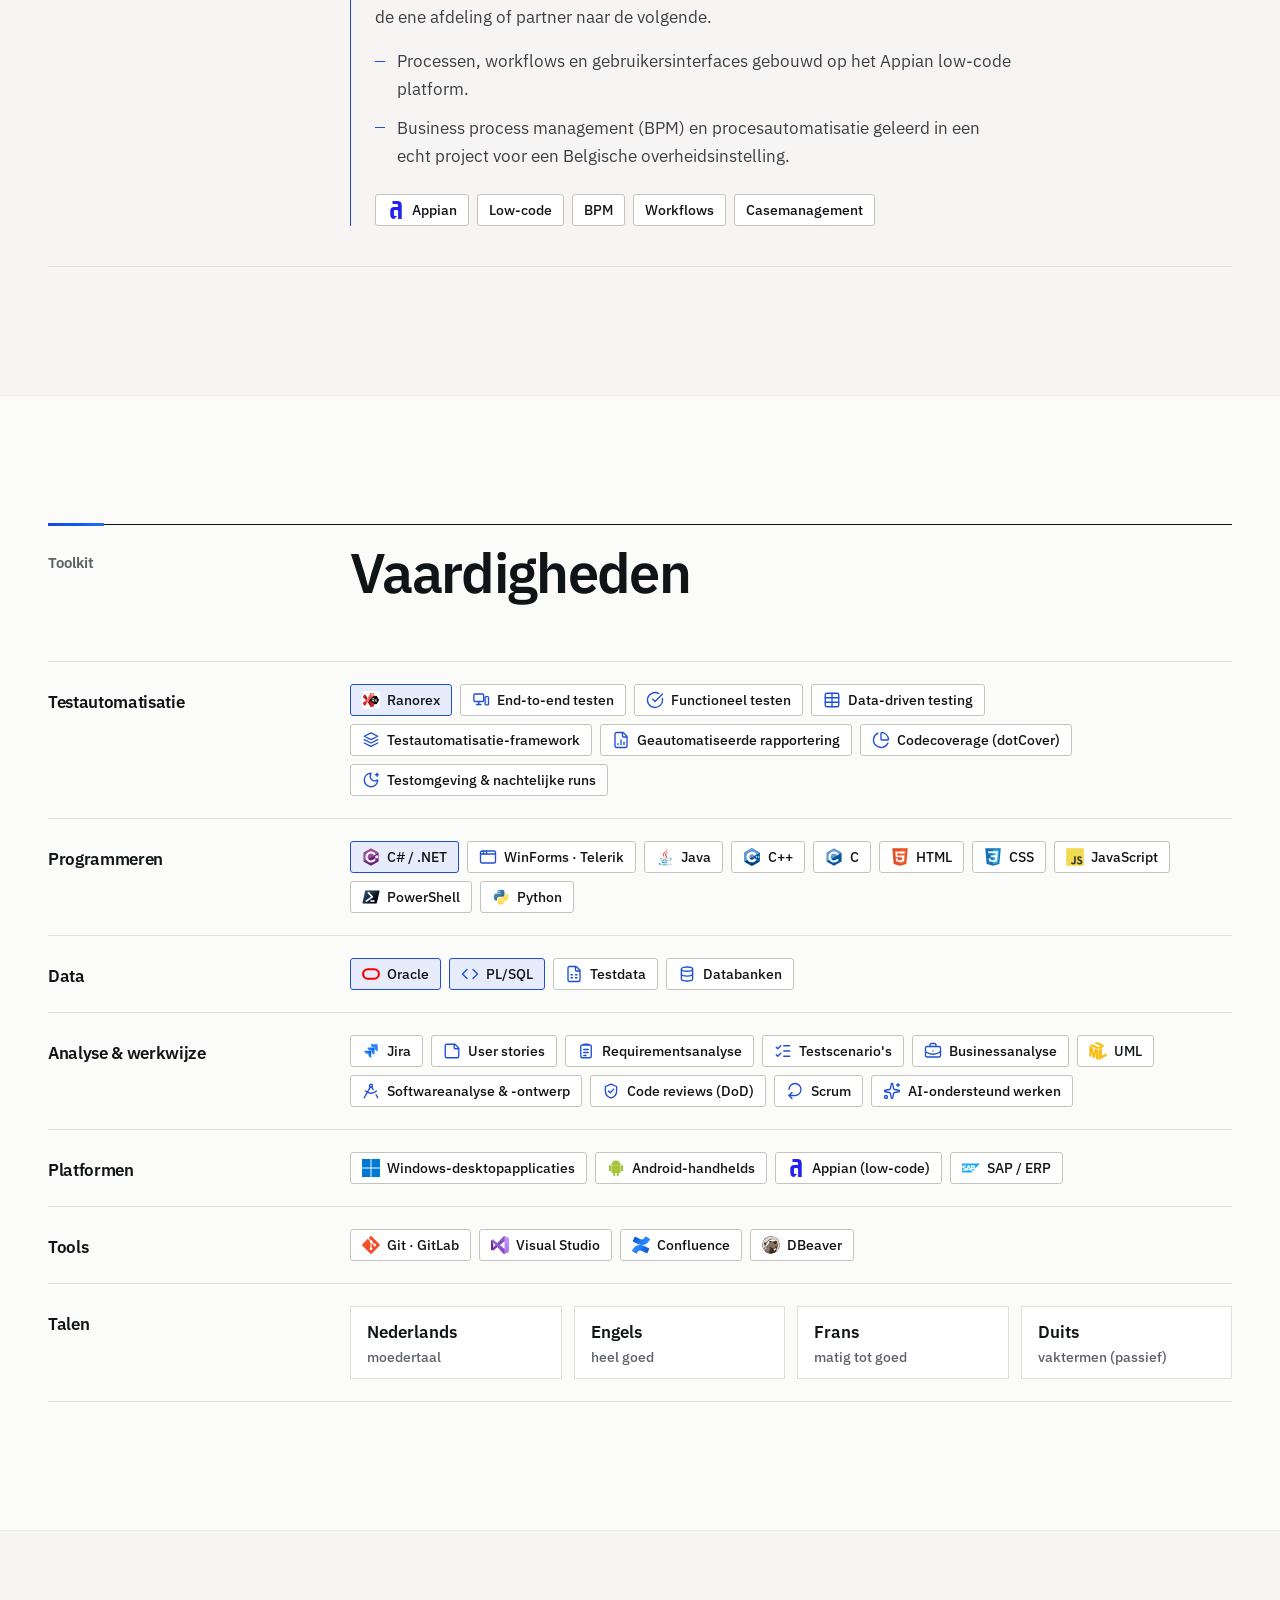
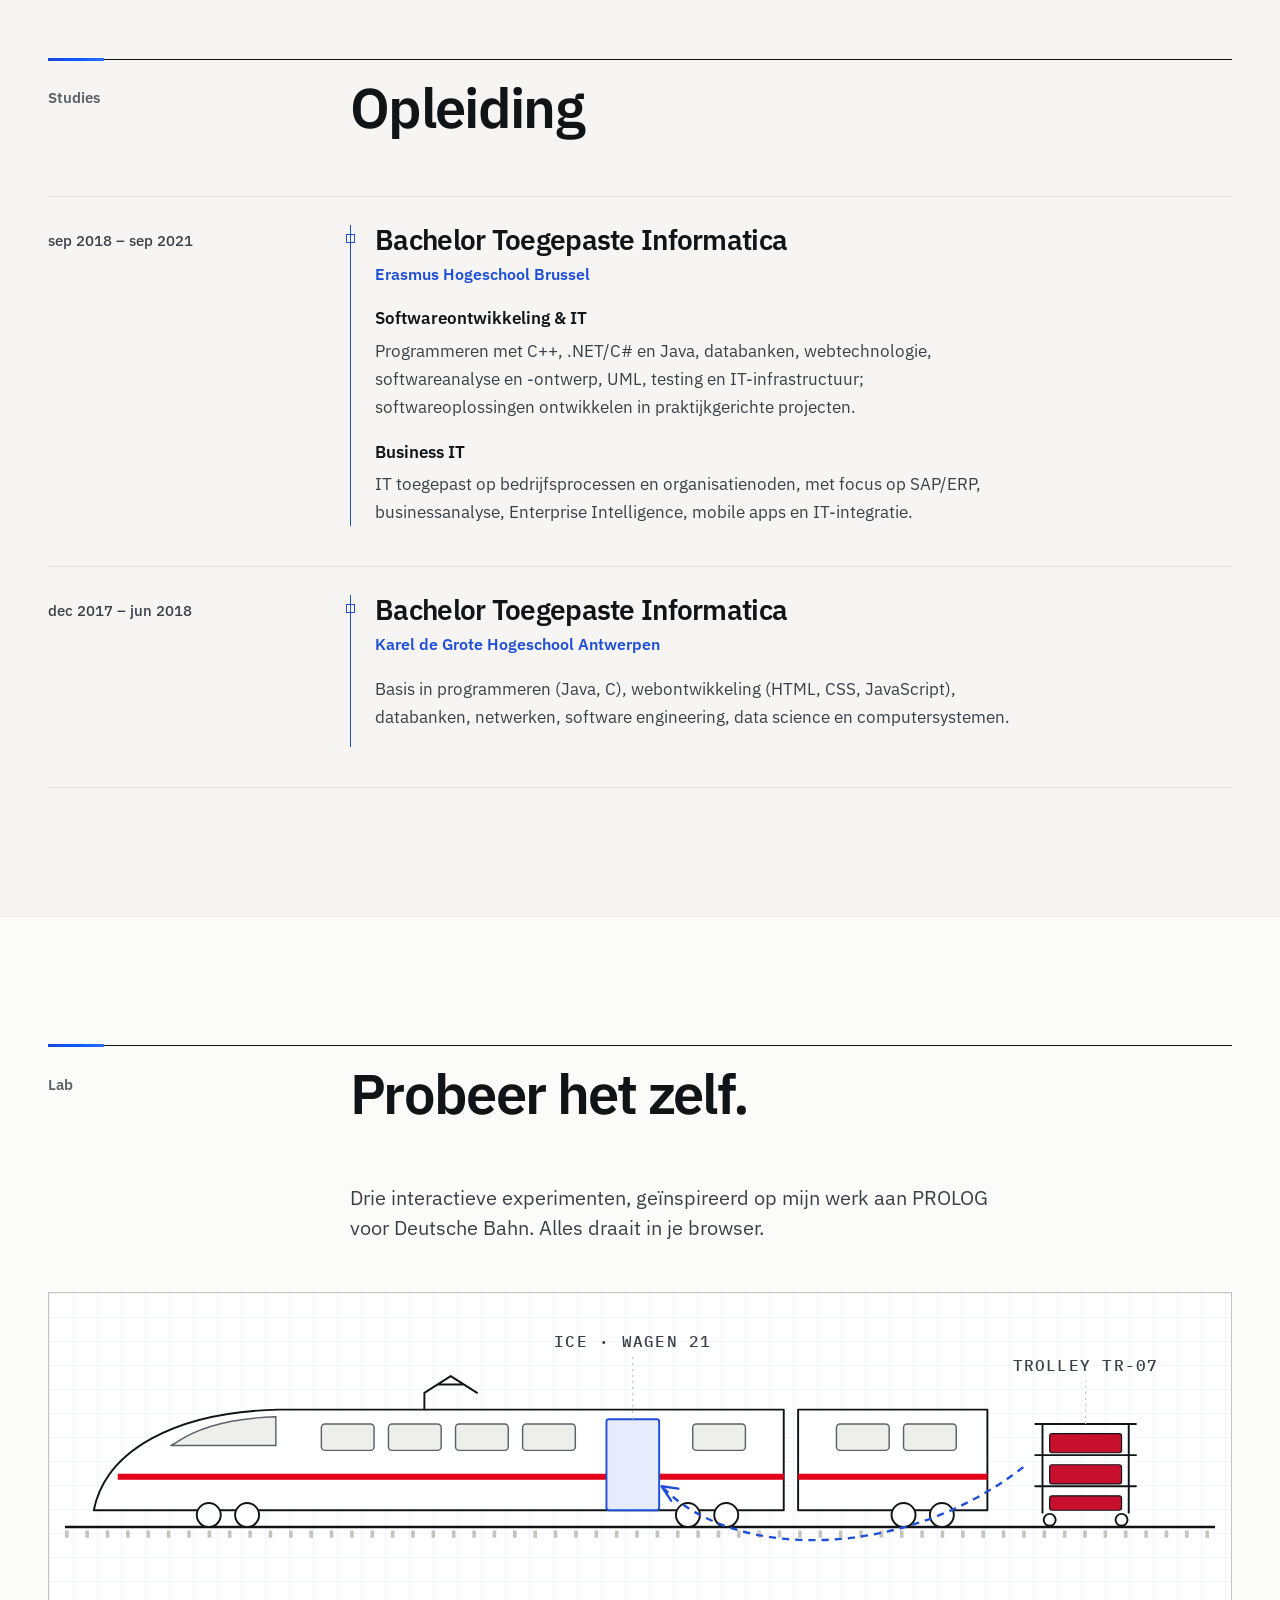
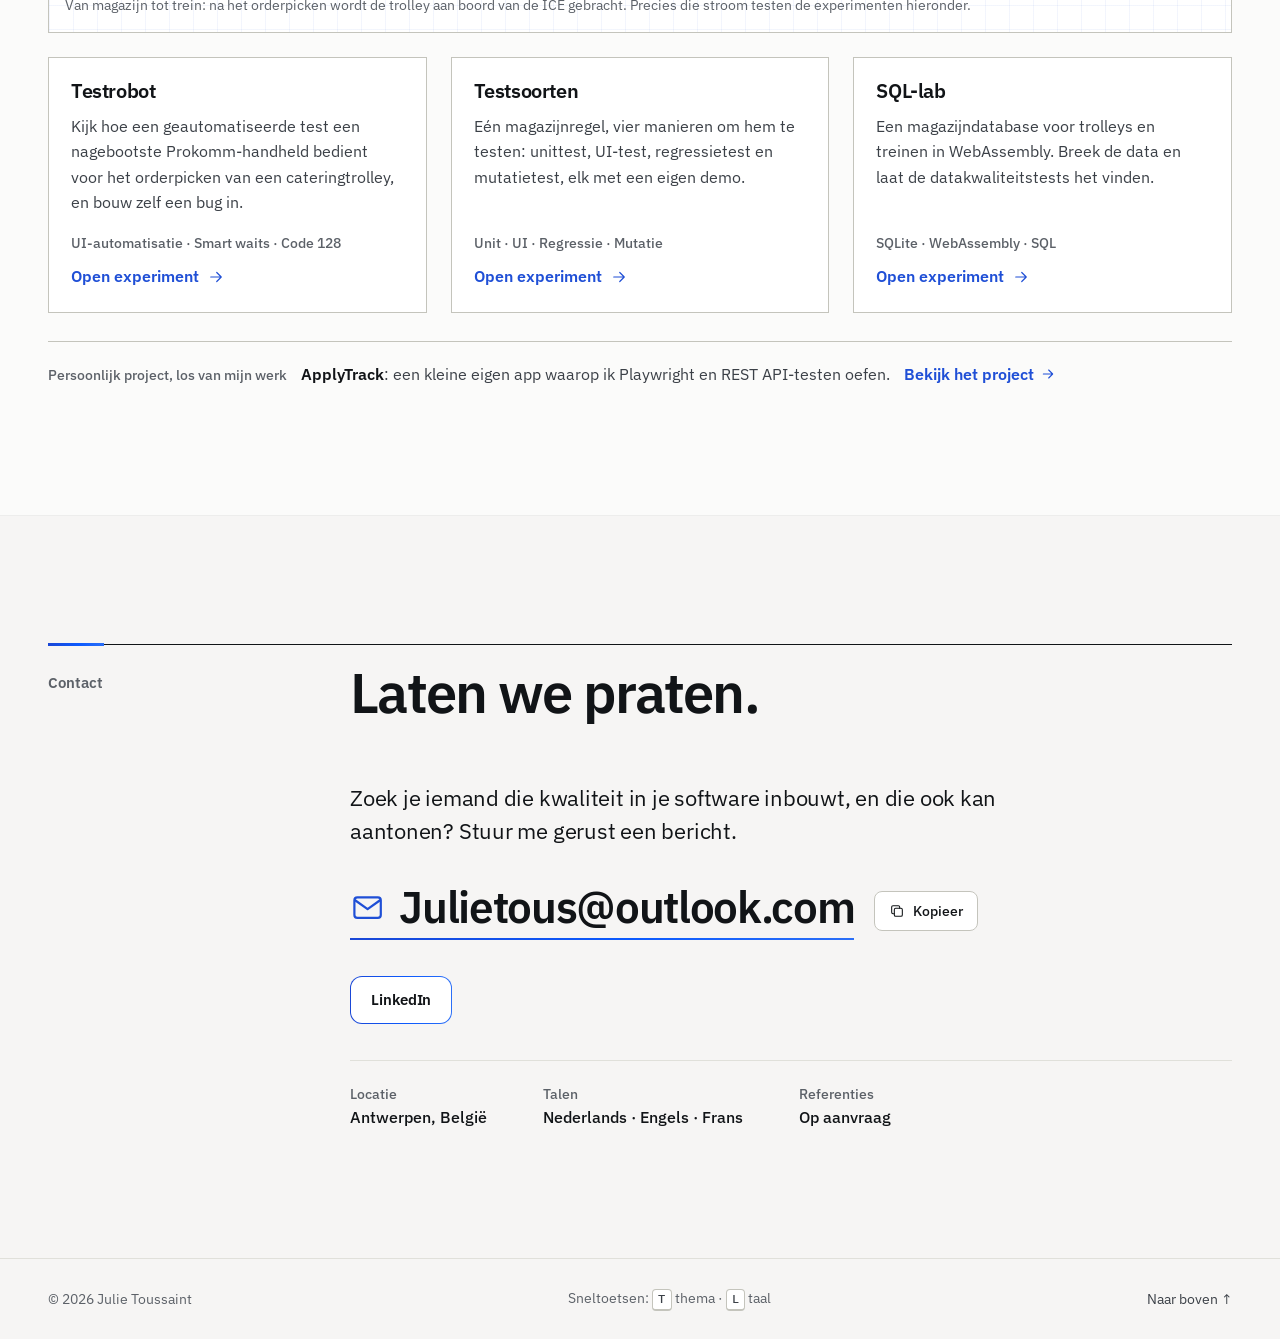
==== commit e9c4e1b5: "v13: refined (keyboard menu, theme colour, a11y labels, cleanup) - Mobile menu: focus moves to the f" ====
--- a/index.html
+++ b/index.html
@@ -6,8 +6,8 @@
   <title>Julie Toussaint · Software Developer · Test Automation</title>
   <meta name="description" data-i18n-attr="content:meta.desc" content="Julie Toussaint, software developer gespecialiseerd in testautomatisatie, uit Antwerpen. End-to-end tests met C#, Ranorex en Oracle PL/SQL, van Windows-desktop en Android-handheld tot in de database.">
   <meta name="color-scheme" content="light dark">
-  <meta name="theme-color" content="#f5f7fa" media="(prefers-color-scheme: light)">
-  <meta name="theme-color" content="#09111e" media="(prefers-color-scheme: dark)">
+  <meta name="theme-color" content="#f6f5f4" media="(prefers-color-scheme: light)">
+  <meta name="theme-color" content="#131417" media="(prefers-color-scheme: dark)">
   <meta property="og:type" content="website">
   <meta property="og:title" content="Julie Toussaint · Software Developer · Test Automation">
   <meta property="og:description" content="End-to-end testautomatisatie met C#, Ranorex en Oracle PL/SQL.">
@@ -66,18 +66,17 @@
       <a class="brand" href="#top">
         <svg class="brand__mark" viewBox="0 0 32 32" aria-hidden="true" focusable="false"><rect class="bm-bg" width="32" height="32" rx="7"/><path class="bm-tick" d="M9.5 16.5l4.2 4.2 8.8-9.4"/></svg>
         <span class="brand__name">Julie Toussaint</span>
-        <span class="brand__role">/ test automation</span>
       </a>
 
       <nav class="nav" id="nav" aria-label="Hoofdnavigatie" data-i18n-attr="aria-label:nav.label">
         <ol class="nav__list">
-          <li><a href="#profiel"><span class="nav__n">01</span><span data-i18n="nav.1">Profiel</span></a></li>
-          <li><a href="#werk"><span class="nav__n">02</span><span data-i18n="nav.2">Werkwijze</span></a></li>
-          <li><a href="#ervaring"><span class="nav__n">03</span><span data-i18n="nav.3">Ervaring</span></a></li>
-          <li><a href="#vaardigheden"><span class="nav__n">04</span><span data-i18n="nav.4">Vaardigheden</span></a></li>
-          <li><a href="#opleiding"><span class="nav__n">05</span><span data-i18n="nav.5">Opleiding</span></a></li>
-          <li><a href="#lab"><span class="nav__n">06</span><span>Lab</span></a></li>
-          <li><a href="#contact"><span class="nav__n">07</span><span data-i18n="nav.6">Contact</span></a></li>
+          <li><a href="#profiel"><span data-i18n="nav.1">Profiel</span></a></li>
+          <li><a href="#werk"><span data-i18n="nav.2">Werkwijze</span></a></li>
+          <li><a href="#ervaring"><span data-i18n="nav.3">Ervaring</span></a></li>
+          <li><a href="#vaardigheden"><span data-i18n="nav.4">Vaardigheden</span></a></li>
+          <li><a href="#opleiding"><span data-i18n="nav.5">Opleiding</span></a></li>
+          <li><a href="#lab"><span>Lab</span></a></li>
+          <li><a href="#contact"><span data-i18n="nav.6">Contact</span></a></li>
         </ol>
       </nav>
 
@@ -95,7 +94,6 @@
         </button>
       </div>
     </div>
-    <div class="progress" aria-hidden="true"><i id="progress"></i></div>
   </header>
 
   <main id="main" tabindex="-1">
@@ -133,7 +131,6 @@
         <!-- Signature: end-to-end testopstelling die zichzelf één keer tekent -->
         <figure class="rig" id="rig" aria-labelledby="rig-cap">
           <div class="rig__bar">
-            <span class="rig__fig">FIG. 01</span>
             <span class="rig__title" data-i18n="fig.title">End-to-end testopstelling</span>
             <button class="rig__rerun" id="rerun" type="button">
               <svg class="ic" viewBox="0 0 24 24" aria-hidden="true" focusable="false"><path d="M20 12a8 8 0 1 1-2.34-5.66"/><path d="M20 4v4.5h-4.5"/></svg>
@@ -303,20 +300,18 @@
           <figcaption class="rig__cap" id="rig-cap" data-i18n="fig.cap">Illustratieve testrun: de testsuite stuurt desktop en handheld aan en valideert het resultaat in de database.</figcaption>
         </figure>
       </div>
-      <div class="wrap" aria-hidden="true"><div class="ruler"></div></div>
     </section>
 
     <!-- ============ 01 PROFIEL ============ -->
     <section class="sec" id="profiel" aria-labelledby="h-profiel">
       <div class="wrap grid">
         <div class="sec__head">
-          <p class="sec__idx"><span class="sec__n">01</span><span data-i18n="s1.k">Profiel</span></p>
+          <p class="sec__idx"><span data-i18n="s1.k">Profiel</span></p>
           <h2 id="h-profiel" data-i18n="s1.h">Over mij</h2>
         </div>
 
         <figure class="portrait reveal">
           <img src="assets/julie-toussaint.jpg" width="251" height="254" alt="Portret van Julie Toussaint" data-i18n-attr="alt:s1.photo" decoding="async">
-          <figcaption class="portrait__cap"><span class="portrait__fig">FIG. 02</span><span>J. Toussaint</span></figcaption>
         </figure>
 
         <div class="sec__body prose">
@@ -328,18 +323,12 @@
           <h3 class="row__k" data-i18n="s1.comp">Competenties</h3>
           <ul class="traits row__v">
             <li class="trait reveal">
-              <span class="trait__id">C-01</span>
-              <svg class="ic trait__ic" viewBox="0 0 24 24" aria-hidden="true" focusable="false"><circle cx="9" cy="8" r="3.2"/><path d="M3 19.5c.6-3.3 3-5.2 6-5.2s5.4 1.9 6 5.2"/><path d="M15.5 4.9a3.2 3.2 0 0 1 0 6.2M17.5 14.6c1.9.6 3.1 2.4 3.5 4.9"/></svg>
               <span class="trait__t" data-i18n="s1.c1">Collegiaal en communicatief sterk</span>
             </li>
             <li class="trait reveal" style="--i:1">
-              <span class="trait__id">C-02</span>
-              <svg class="ic trait__ic" viewBox="0 0 24 24" aria-hidden="true" focusable="false"><path d="M3 17l6-6 4 4 8-8"/><path d="M15 7h6v6"/></svg>
               <span class="trait__t" data-i18n="s1.c2">Gedreven en resultaatgericht</span>
             </li>
             <li class="trait reveal" style="--i:2">
-              <span class="trait__id">C-03</span>
-              <svg class="ic trait__ic" viewBox="0 0 24 24" aria-hidden="true" focusable="false"><circle cx="12" cy="12" r="7"/><circle cx="12" cy="12" r="1.2"/><path d="M12 2.5v5M12 16.5v5M2.5 12h5M16.5 12h5"/></svg>
               <span class="trait__t" data-i18n="s1.c3">Nauwkeurig en kwaliteitsgericht</span>
             </li>
           </ul>
@@ -369,42 +358,37 @@
     <section class="sec sec--alt" id="werk" aria-labelledby="h-werk">
       <div class="wrap grid">
         <div class="sec__head">
-          <p class="sec__idx"><span class="sec__n">02</span><span data-i18n="s2.k">Werkwijze</span></p>
+          <p class="sec__idx"><span data-i18n="s2.k">Werkwijze</span></p>
           <h2 id="h-werk" data-i18n="s2.h">Wat ik doe</h2>
         </div>
         <p class="sec__intro reveal" data-i18n="s2.intro">Van requirement tot rapport: de vijf pijlers van mijn dagelijkse werk.</p>
 
         <ol class="flow">
           <li class="step reveal">
-            <span class="step__n">02.1</span>
             <svg class="ic step__ic" viewBox="0 0 24 24" aria-hidden="true" focusable="false"><rect x="5" y="4" width="14" height="17" rx="2"/><path d="M9 4V3h6v1"/><path d="M9 10h6M9 14h6M9 18h3"/></svg>
             <h3 data-i18n="s2.1h">Requirements &amp; afstemming</h3>
             <p data-i18n="s2.1p">Jira-tickets en user stories opstellen en verfijnen: requirements analyseren, testscenario's uitwerken en afstemmen met developers en stakeholders.</p>
             <p class="step__meta">Jira · user stories</p>
           </li>
           <li class="step reveal" style="--i:1">
-            <span class="step__n">02.2</span>
             <svg class="ic step__ic" viewBox="0 0 24 24" aria-hidden="true" focusable="false"><rect x="2.5" y="4" width="13" height="10" rx="1.5"/><path d="M6 18h6M9 14v4"/><rect x="17.5" y="7.5" width="4.5" height="11" rx="1.2"/></svg>
             <h3 data-i18n="s2.2h">End‑to‑end automatisatie</h3>
             <p data-i18n="s2.2p">Geautomatiseerde functionele tests in C# en Ranorex die echte warehouse- en logistieke processen doorlopen, op de Windows-desktop én op de Android-handheld.</p>
             <p class="step__meta">C# · Ranorex</p>
           </li>
           <li class="step reveal" style="--i:2">
-            <span class="step__n">02.3</span>
             <svg class="ic step__ic" viewBox="0 0 24 24" aria-hidden="true" focusable="false"><ellipse cx="12" cy="5.5" rx="7.5" ry="2.8"/><path d="M4.5 5.5v13c0 1.5 3.4 2.8 7.5 2.8s7.5-1.3 7.5-2.8v-13"/><path d="M4.5 12c0 1.5 3.4 2.8 7.5 2.8s7.5-1.3 7.5-2.8"/></svg>
             <h3 data-i18n="s2.3h">Data-driven testen</h3>
             <p data-i18n="s2.3p">Testdata en tests in Oracle PL/SQL, om complexe businesslogica onafhankelijk van de gebruikersinterface te controleren.</p>
             <p class="step__meta">Oracle · PL/SQL</p>
           </li>
           <li class="step reveal" style="--i:3">
-            <span class="step__n">02.4</span>
             <svg class="ic step__ic" viewBox="0 0 24 24" aria-hidden="true" focusable="false"><path d="m12 2.5 9 4.5-9 4.5L3 7z"/><path d="m3 11.5 9 4.5 9-4.5"/><path d="m3 16 9 4.5 9-4.5"/></svg>
             <h3 data-i18n="s2.4h">Schaalbaar framework</h3>
             <p data-i18n="s2.4p">Een testautomatisatie-framework dat meegroeit, met testdata, database-integratie, foutafhandeling en geautomatiseerde rapportering.</p>
             <p class="step__meta" data-i18n="s2.4m">Foutafhandeling · rapportering</p>
           </li>
           <li class="step reveal" style="--i:4">
-            <span class="step__n">02.5</span>
             <svg class="ic step__ic" viewBox="0 0 24 24" aria-hidden="true" focusable="false"><path d="M12 2.8 19.5 6v5.5c0 4.6-3.1 8.4-7.5 9.7-4.4-1.3-7.5-5.1-7.5-9.7V6z"/><path d="m8.6 12 2.4 2.4 4.6-4.9"/></svg>
             <h3 data-i18n="s2.5h">Kwaliteitsproces</h3>
             <p data-i18n="s2.5p">Reviews van testautomatisatie volgens de Definition of Done, bij beurtrol scrum master in de stand-ups, en AI-ondersteund werken met Claude Code, altijd kritisch gecontroleerd.</p>
@@ -418,7 +402,7 @@
     <section class="sec" id="ervaring" aria-labelledby="h-ervaring">
       <div class="wrap grid">
         <div class="sec__head">
-          <p class="sec__idx"><span class="sec__n">03</span><span data-i18n="s3.k">Loopbaan</span></p>
+          <p class="sec__idx"><span data-i18n="s3.k">Loopbaan</span></p>
           <h2 id="h-ervaring" data-i18n="s3.h">Ervaring</h2>
         </div>
 
@@ -454,20 +438,14 @@
               <h4 class="xp__sub" data-i18n="s3.wins">Uitgelicht</h4>
               <ul class="wins">
                 <li class="win">
-                  <span class="win__id">V-01</span>
-                  <svg class="ic win__ic" viewBox="0 0 24 24" aria-hidden="true" focusable="false"><path d="M20 12a8 8 0 1 1-2.34-5.66"/><path d="M20 4v4.5h-4.5"/><path d="m8.8 12.2 2.2 2.2 4.2-4.5"/></svg>
                   <h5 data-i18n="s3.w1h">Zelfherstellende testruns</h5>
                   <p data-i18n="s3.w1p">Een hang-watcher detecteert wanneer de desktopapplicatie vastloopt tijdens de nachtelijke run, herstart ze en laat de run verdergaan.</p>
                 </li>
                 <li class="win">
-                  <span class="win__id">V-02</span>
-                  <svg class="ic win__ic" viewBox="0 0 24 24" aria-hidden="true" focusable="false"><rect x="3.5" y="3.5" width="17" height="17" rx="2"/><path d="M7.5 16.5v-4M12 16.5v-9M16.5 16.5v-6"/></svg>
                   <h5 data-i18n="s3.w2h">Codecoverage voor UI-testen</h5>
                   <p data-i18n="s3.w2p">Tijdens de Ranorex-runs draait de applicatie onder JetBrains dotCover, zodat zichtbaar wordt welke code de end-to-end tests echt raken.</p>
                 </li>
                 <li class="win">
-                  <span class="win__id">V-03</span>
-                  <svg class="ic win__ic" viewBox="0 0 24 24" aria-hidden="true" focusable="false"><rect x="3.5" y="4.5" width="17" height="15" rx="2"/><path d="M7 9.5h2M7 14h2"/><path d="M11.5 9.5h5.5M11.5 14h5.5"/><path d="m6.2 9.4.8.8 1.6-1.7"/></svg>
                   <h5 data-i18n="s3.w3h">Testbaarheid in de applicatie</h5>
                   <p data-i18n="s3.w3p">Accessibility-ondersteuning toegevoegd aan Telerik WinForms-controls in de applicatie zelf, zodat de testrobot lijsten en vinkjes betrouwbaar kan lezen.</p>
                 </li>
@@ -525,12 +503,12 @@
             <symbol id="ci-ai" viewBox="0 0 24 24"><path d="M11.017 2.814a1 1 0 0 1 1.966 0l1.051 5.558a2 2 0 0 0 1.594 1.594l5.558 1.051a1 1 0 0 1 0 1.966l-5.558 1.051a2 2 0 0 0-1.594 1.594l-1.051 5.558a1 1 0 0 1-1.966 0l-1.051-5.558a2 2 0 0 0-1.594-1.594l-5.558-1.051a1 1 0 0 1 0-1.966l5.558-1.051a2 2 0 0 0 1.594-1.594z"/><path d="M20 2v4"/><path d="M22 4h-4"/><circle cx="4" cy="20" r="2"/></symbol>
         </svg>
         <div class="sec__head">
-          <p class="sec__idx"><span class="sec__n">04</span><span data-i18n="s4.k">Toolkit</span></p>
+          <p class="sec__idx"><span data-i18n="s4.k">Toolkit</span></p>
           <h2 id="h-vaardigheden" data-i18n="s4.h">Vaardigheden</h2>
         </div>
 
         <div class="row reveal">
-          <h3 class="row__k"><span class="row__n">04.1</span><span data-i18n="s4.g1">Testautomatisatie</span></h3>
+          <h3 class="row__k"><span data-i18n="s4.g1">Testautomatisatie</span></h3>
           <ul class="chips row__v">
             <li class="chip chip--core"><img class="chip__logo chip__logo--tile" src="assets/ranorex.jpg" width="242" height="208" alt="">Ranorex</li>
             <li class="chip"><svg class="ic chip__ic" aria-hidden="true" focusable="false"><use href="#ci-e2e"/></svg><span data-i18n="s4.e2e">End-to-end testen</span></li>
@@ -543,37 +521,37 @@
           </ul>
         </div>
         <div class="row reveal">
-          <h3 class="row__k"><span class="row__n">04.2</span><span data-i18n="s4.g2">Programmeren</span></h3>
+          <h3 class="row__k"><span data-i18n="s4.g2">Programmeren</span></h3>
           <ul class="chips row__v">
             <li class="chip chip--core"><img class="chip__logo" src="assets/icons/csharp.svg" width="18" height="18" alt="">C# / .NET</li><li class="chip"><svg class="ic chip__ic" aria-hidden="true" focusable="false"><use href="#ci-winforms"/></svg>WinForms · Telerik</li><li class="chip"><img class="chip__logo" src="assets/icons/java.svg" width="18" height="18" alt="">Java</li><li class="chip"><img class="chip__logo" src="assets/icons/cplusplus.svg" width="18" height="18" alt="">C++</li><li class="chip"><img class="chip__logo" src="assets/icons/c.svg" width="18" height="18" alt="">C</li><li class="chip"><img class="chip__logo" src="assets/icons/html5.svg" width="18" height="18" alt="">HTML</li><li class="chip"><img class="chip__logo" src="assets/icons/css3.svg" width="18" height="18" alt="">CSS</li><li class="chip"><img class="chip__logo" src="assets/icons/javascript.svg" width="18" height="18" alt="">JavaScript</li><li class="chip"><img class="chip__logo" src="assets/icons/powershell.svg" width="18" height="18" alt="">PowerShell</li><li class="chip"><img class="chip__logo" src="assets/icons/python.svg" width="18" height="18" alt="">Python</li>
           </ul>
         </div>
         <div class="row reveal">
-          <h3 class="row__k"><span class="row__n">04.3</span><span data-i18n="s4.g3">Data</span></h3>
+          <h3 class="row__k"><span data-i18n="s4.g3">Data</span></h3>
           <ul class="chips row__v">
             <li class="chip chip--core"><img class="chip__logo" src="assets/icons/oracle.svg" width="18" height="18" alt="">Oracle</li><li class="chip chip--core"><svg class="ic chip__ic" aria-hidden="true" focusable="false"><use href="#ci-plsql"/></svg>PL/SQL</li><li class="chip"><svg class="ic chip__ic" aria-hidden="true" focusable="false"><use href="#ci-td"/></svg><span data-i18n="s4.td">Testdata</span></li><li class="chip"><svg class="ic chip__ic" aria-hidden="true" focusable="false"><use href="#ci-db"/></svg><span data-i18n="s4.db">Databanken</span></li>
           </ul>
         </div>
         <div class="row reveal">
-          <h3 class="row__k"><span class="row__n">04.4</span><span data-i18n="s4.g4">Analyse &amp; werkwijze</span></h3>
+          <h3 class="row__k"><span data-i18n="s4.g4">Analyse &amp; werkwijze</span></h3>
           <ul class="chips row__v">
             <li class="chip"><img class="chip__logo" src="assets/icons/jira.svg" width="18" height="18" alt="">Jira</li><li class="chip"><svg class="ic chip__ic" aria-hidden="true" focusable="false"><use href="#ci-us"/></svg>User stories</li><li class="chip"><svg class="ic chip__ic" aria-hidden="true" focusable="false"><use href="#ci-req"/></svg><span data-i18n="s4.req">Requirementsanalyse</span></li><li class="chip"><svg class="ic chip__ic" aria-hidden="true" focusable="false"><use href="#ci-ts"/></svg><span data-i18n="s4.ts">Testscenario's</span></li><li class="chip"><svg class="ic chip__ic" aria-hidden="true" focusable="false"><use href="#ci-ba"/></svg><span data-i18n="s4.ba">Businessanalyse</span></li><li class="chip"><img class="chip__logo" src="assets/icons/uml.svg" width="18" height="18" alt="">UML</li><li class="chip"><svg class="ic chip__ic" aria-hidden="true" focusable="false"><use href="#ci-sad"/></svg><span data-i18n="s4.sad">Softwareanalyse &amp; -ontwerp</span></li><li class="chip"><svg class="ic chip__ic" aria-hidden="true" focusable="false"><use href="#ci-cr"/></svg>Code reviews (DoD)</li><li class="chip"><svg class="ic chip__ic" aria-hidden="true" focusable="false"><use href="#ci-scrum"/></svg>Scrum</li><li class="chip"><svg class="ic chip__ic" aria-hidden="true" focusable="false"><use href="#ci-ai"/></svg><span data-i18n="s4.ai">AI-ondersteund werken</span></li>
           </ul>
         </div>
         <div class="row reveal">
-          <h3 class="row__k"><span class="row__n">04.5</span><span data-i18n="s4.g5">Platformen</span></h3>
+          <h3 class="row__k"><span data-i18n="s4.g5">Platformen</span></h3>
           <ul class="chips row__v">
             <li class="chip"><img class="chip__logo" src="assets/icons/windows.svg" width="18" height="18" alt=""><span data-i18n="s4.win">Windows-desktopapplicaties</span></li><li class="chip"><img class="chip__logo" src="assets/icons/android.svg" width="18" height="18" alt=""><span data-i18n="s4.and">Android-handhelds</span></li><li class="chip"><img class="chip__logo" src="assets/icons/appian.svg" width="18" height="18" alt="">Appian (low-code)</li><li class="chip"><img class="chip__logo" src="assets/icons/sap.svg" width="18" height="18" alt="">SAP / ERP</li>
           </ul>
         </div>
         <div class="row reveal">
-          <h3 class="row__k"><span class="row__n">04.6</span><span>Tools</span></h3>
+          <h3 class="row__k"><span>Tools</span></h3>
           <ul class="chips row__v">
             <li class="chip"><img class="chip__logo" src="assets/icons/git.svg" width="18" height="18" alt="">Git · GitLab</li><li class="chip"><img class="chip__logo" src="assets/icons/visualstudio.svg" width="18" height="18" alt="">Visual Studio</li><li class="chip"><img class="chip__logo" src="assets/icons/confluence.svg" width="18" height="18" alt="">Confluence</li><li class="chip"><img class="chip__logo" src="assets/icons/dbeaver.svg" width="18" height="18" alt="">DBeaver</li>
           </ul>
         </div>
         <div class="row reveal">
-          <h3 class="row__k"><span class="row__n">04.7</span><span data-i18n="s4.g6">Talen</span></h3>
+          <h3 class="row__k"><span data-i18n="s4.g6">Talen</span></h3>
           <ul class="langs row__v">
             <li><span class="langs__n" data-i18n="s4.nl">Nederlands</span><span class="langs__l" data-i18n="s4.nlL">moedertaal</span></li>
             <li><span class="langs__n" data-i18n="s4.en">Engels</span><span class="langs__l" data-i18n="s4.enL">heel goed</span></li>
@@ -588,7 +566,7 @@
     <section class="sec" id="opleiding" aria-labelledby="h-opleiding">
       <div class="wrap grid">
         <div class="sec__head">
-          <p class="sec__idx"><span class="sec__n">05</span><span data-i18n="s5.k">Studies</span></p>
+          <p class="sec__idx"><span data-i18n="s5.k">Studies</span></p>
           <h2 id="h-opleiding" data-i18n="s5.h">Opleiding</h2>
         </div>
 
@@ -626,7 +604,7 @@
     <section class="sec sec--alt" id="lab" aria-labelledby="h-lab">
       <div class="wrap grid">
         <div class="sec__head">
-          <p class="sec__idx"><span class="sec__n">06</span><span>Lab</span></p>
+          <p class="sec__idx"><span>Lab</span></p>
           <h2 id="h-lab" data-i18n="s7.h">Probeer het zelf.</h2>
         </div>
         <p class="sec__intro reveal" data-i18n="s7.intro">Drie interactieve experimenten, geïnspireerd op mijn werk aan PROLOG voor Deutsche Bahn. Alles draait in je browser.</p>
@@ -656,14 +634,12 @@
             <g class="illu__tag"><path d="M474 92V40"/><text x="474" y="32" text-anchor="middle">ICE · WAGEN 21</text></g>
             <g class="illu__tag"><path d="M852 96V60"/><text x="852" y="52" text-anchor="middle">TROLLEY TR-07</text></g>
           </svg>
-          <figcaption class="illu__cap"><span class="illu__fig">FIG. 06</span> <span data-i18n="s7.cap">Van magazijn tot trein: na het orderpicken wordt de trolley aan boord van de ICE gebracht. Precies die stroom testen de experimenten hieronder.</span></figcaption>
+          <figcaption class="illu__cap"><span data-i18n="s7.cap">Van magazijn tot trein: na het orderpicken wordt de trolley aan boord van de ICE gebracht. Precies die stroom testen de experimenten hieronder.</span></figcaption>
         </figure>
 
         <ul class="labs">
           <li class="reveal">
             <a class="labcard" href="lab/testrobot.html">
-              <span class="labcard__id">L-01</span>
-              <svg class="ic labcard__ic" viewBox="0 0 24 24" aria-hidden="true" focusable="false"><rect x="6" y="2.5" width="12" height="19" rx="2.5"/><path d="M9.5 6.5h5M9 11h6M9 14h6"/><path d="M10.5 18.5h3"/></svg>
               <h3>Testrobot</h3>
               <p data-i18n="s7.1p">Kijk hoe een geautomatiseerde test een nagebootste Prokomm-handheld bedient voor het orderpicken van een cateringtrolley, en bouw zelf een bug in.</p>
               <span class="labcard__tech" data-i18n="s7.1t">UI-automatisatie · Smart waits · Code 128</span>
@@ -672,8 +648,6 @@
           </li>
           <li class="reveal" style="--i:1">
             <a class="labcard" href="lab/testsoorten.html">
-              <span class="labcard__id">L-02</span>
-              <svg class="ic labcard__ic" viewBox="0 0 24 24" aria-hidden="true" focusable="false"><rect x="3.5" y="3.5" width="7" height="7" rx="1"/><rect x="13.5" y="3.5" width="7" height="7" rx="1"/><rect x="3.5" y="13.5" width="7" height="7" rx="1"/><rect x="13.5" y="13.5" width="7" height="7" rx="1"/></svg>
               <h3 data-i18n="lab.n2">Testsoorten</h3>
               <p data-i18n="s7.2p">Eén magazijnregel, vier manieren om hem te testen: unittest, UI-test, regressietest en mutatietest, elk met een eigen demo.</p>
               <span class="labcard__tech" data-i18n="s7.2t">Unit · UI · Regressie · Mutatie</span>
@@ -682,8 +656,6 @@
           </li>
           <li class="reveal" style="--i:2">
             <a class="labcard" href="lab/sql.html">
-              <span class="labcard__id">L-03</span>
-              <svg class="ic labcard__ic" viewBox="0 0 24 24" aria-hidden="true" focusable="false"><ellipse cx="12" cy="5.5" rx="7.5" ry="2.8"/><path d="M4.5 5.5v13c0 1.5 3.4 2.8 7.5 2.8s7.5-1.3 7.5-2.8v-13"/><path d="M4.5 12c0 1.5 3.4 2.8 7.5 2.8s7.5-1.3 7.5-2.8"/></svg>
               <h3>SQL-lab</h3>
               <p data-i18n="s7.3p">Een magazijndatabase voor trolleys en treinen in WebAssembly. Breek de data en laat de datakwaliteitstests het vinden.</p>
               <span class="labcard__tech">SQLite · WebAssembly · SQL</span>
@@ -696,7 +668,7 @@
         <p class="sideproject">
           <span class="sideproject__label" data-i18n="s7.sideL">Persoonlijk project, los van mijn werk</span>
           <span data-i18n="s7.side"><b>ApplyTrack</b>: een kleine eigen app waarop ik Playwright en REST API-testen oefen.</span>
-          <a class="sideproject__go" href="https://applytrack.julietous.workers.dev/" target="_blank" rel="noopener"><span data-i18n="s7.sideGo">Bekijk het project</span><svg class="ic" viewBox="0 0 24 24" aria-hidden="true" focusable="false"><path d="M5 12h14M13 6l6 6-6 6"/></svg></a>
+          <a class="sideproject__go" href="https://applytrack.julietous.workers.dev/" target="_blank" rel="noopener"><span data-i18n="s7.sideGo">Bekijk het project</span><span class="sr-only" data-i18n="newtab"> (opent in een nieuw tabblad)</span><svg class="ic" viewBox="0 0 24 24" aria-hidden="true" focusable="false"><path d="M5 12h14M13 6l6 6-6 6"/></svg></a>
         </p>
       </div>
     </section>
@@ -705,7 +677,7 @@
     <section class="sec sec--contact" id="contact" aria-labelledby="h-contact">
       <div class="wrap grid">
         <div class="sec__head">
-          <p class="sec__idx"><span class="sec__n">07</span><span>Contact</span></p>
+          <p class="sec__idx"><span>Contact</span></p>
           <h2 id="h-contact" data-i18n="s6.h">Laten we praten.</h2>
         </div>
 
@@ -720,12 +692,12 @@
             <button class="copy" id="copy-btn" type="button" data-copy="Julietous@outlook.com">
               <svg class="ic ic--copy" viewBox="0 0 24 24" aria-hidden="true" focusable="false"><rect x="8" y="8" width="12" height="12" rx="2"/><path d="M16 8V6a2 2 0 0 0-2-2H6a2 2 0 0 0-2 2v8a2 2 0 0 0 2 2h2"/></svg>
               <svg class="ic ic--done" viewBox="0 0 24 24" aria-hidden="true" focusable="false"><path d="m5 12.5 4.5 4.5L19 7.5"/></svg>
-              <span id="copy-label" data-i18n="s6.copy">Kopieer</span>
+              <span id="copy-label" data-i18n="s6.copy">Kopieer</span> <span class="sr-only" data-i18n="s6.copyWhat">e-mailadres</span>
             </button>
             <span class="sr-only" id="copy-status" role="status" aria-live="polite"></span>
           </div>
 
-          <a class="btn btn--line contact__in reveal" href="https://www.linkedin.com/in/julietous/" target="_blank" rel="noopener noreferrer">LinkedIn</a>
+          <a class="btn btn--line contact__in reveal" href="https://www.linkedin.com/in/julietous/" target="_blank" rel="noopener noreferrer">LinkedIn<span class="sr-only" data-i18n="newtab"> (opent in een nieuw tabblad)</span></a>
 
           <dl class="contact__meta reveal">
             <div><dt data-i18n="s6.loc">Locatie</dt><dd data-i18n="city">Antwerpen, België</dd></div>
--- a/css/style.css
+++ b/css/style.css
@@ -1,6 +1,6 @@
 /* ==========================================================================
    Julie Toussaint · portfolio
-   Variant B: "Precision blueprint" (Swiss grid, hairlines, mono annotations)
+   Calm, print-like layout: IBM Plex, hairlines, drawn-line motion (no fade-ins)
    ========================================================================== */
 
 /* ---------- Tokens ---------- */
@@ -214,7 +214,6 @@
 .brand__mark { width: 28px; height: 28px; flex: none; }
 .bm-bg { fill: var(--accent); }
 .bm-tick { fill: none; stroke: var(--accent-ink); stroke-width: 2.6; stroke-linecap: round; stroke-linejoin: round; }
-.brand__role { display: none; }
 
 .nav__list { display: flex; gap: 2px; }
 .nav a {
@@ -232,7 +231,6 @@
   transition: transform .3s cubic-bezier(.2, .7, .2, 1);
 }
 .nav a.is-active::after { transform: scaleX(1); }
-.nav__n { display: none; }
 
 .tools { display: flex; align-items: center; gap: 6px; }
 html:not(.js) .tools { display: none; }
@@ -275,9 +273,6 @@
 .ic--close { display: none; }
 .menu-open .ic--close { display: block; }
 .menu-open .ic--open { display: none; }
-
-/* reading-progress bar retired in v8 (a template trope); the element stays for main.js */
-.progress { display: none; }
 
 @media (max-width: 959.98px) {
   .tool--menu { display: inline-grid; }
@@ -390,8 +385,7 @@
   .hero__title { font-size: clamp(4.25rem, 5.4vw, 5.25rem); }
 }
 
-/* the ruler strip under the hero is retired; the hero simply ends with breathing room */
-.ruler { display: none; }
+/* the hero simply ends with breathing room */
 .hero { padding-bottom: clamp(24px, 4vw, 48px); }
 
 /* Desktop: de hero vult precies het scherm onder de header (geen lege strook eronder).
@@ -443,7 +437,6 @@
   display: flex; align-items: center; gap: 12px; min-height: 52px;
   padding: 8px 10px 8px 16px; border-bottom: 1px solid var(--line);
 }
-.rig__fig { display: none; }
 .rig__title { min-width: 0; font-size: .9375rem; font-weight: 600; letter-spacing: -.01em; line-height: 1.25; }
 
 .rig__rerun {
@@ -587,7 +580,6 @@
 .sec__head::after { content: ""; position: absolute; top: 0; left: 0; right: 0; height: 1px; background: var(--ink); transform-origin: 0 50%; }
 .sec__head::before { content: ""; position: absolute; z-index: 1; top: -1px; left: 0; width: 56px; height: 3px; background: var(--grad); transform-origin: 0 50%; }
 .sec__idx { font: 600 .9375rem/1.4 var(--font-sans); color: var(--ink-3); }
-.sec__n { display: none; }
 .sec__head h2 { font-size: clamp(2.125rem, 1.4rem + 3vw, 3.5rem); letter-spacing: -.03em; line-height: 1.02; }
 
 @media (min-width: 768px) {
@@ -611,7 +603,6 @@
   background: var(--surface); border: 1px solid var(--line);
 }
 .portrait img { display: block; width: 100%; height: auto; aspect-ratio: 1; object-fit: cover; }
-.portrait__cap { display: none; }
 @media (min-width: 768px) {
   .grid > .portrait { grid-column: 1 / span 3; width: min(100%, 200px); margin-bottom: 0; }
 }
@@ -627,7 +618,6 @@
   display: flex; gap: 10px; padding-top: 6px;
   font: 600 1.0625rem/1.45 var(--font-sans); color: var(--ink);
 }
-.row__n { display: none; }
 @media (min-width: 768px) {
   .row { grid-template-columns: repeat(12, minmax(0, 1fr)); column-gap: var(--gap); }
   .row__k { grid-column: 1 / span 3; }
@@ -644,7 +634,6 @@
 @media (min-width: 560px) { .traits { grid-template-columns: repeat(3, minmax(0, 1fr)); } }
 .trait { position: relative; padding-top: 14px; }
 .trait::before { content: ""; position: absolute; top: 0; left: 0; right: 0; height: 2px; background: var(--grad); transform-origin: 0 50%; }
-.trait__id, .trait__ic { display: none; }
 .trait__t { font-size: 1.0625rem; font-weight: 600; line-height: 1.35; letter-spacing: -.01em; }
 
 /* hobbies */
@@ -680,7 +669,6 @@
   content: ""; position: absolute; top: -5px; left: 0; width: 9px; height: 9px;
   background: var(--surface); border: 1.5px solid var(--accent);
 }
-.step__n { display: none; }
 .step__ic { width: 26px; height: 26px; margin: 2px 0 0; color: var(--accent); stroke-width: 1.5; }
 .step h3 { font-size: 1.25rem; letter-spacing: -.015em; }
 .step p { font-size: 1rem; line-height: 1.6; color: var(--ink-2); }
@@ -742,7 +730,6 @@
 .wins { display: grid; gap: 12px; margin-bottom: 24px; }
 @media (min-width: 900px) { .wins { grid-template-columns: repeat(3, minmax(0, 1fr)); } }
 .win { position: relative; display: flex; flex-direction: column; gap: 10px; padding: 16px; background: var(--surface); border: 1px solid var(--line); }
-.win__id, .win__ic { display: none; }
 .win h5 { font-size: 1.125rem; line-height: 1.3; letter-spacing: -.01em; }
 .win p { font-size: 1rem; line-height: 1.55; color: var(--ink-2); }
 
@@ -796,8 +783,10 @@
 .illu__arrow { fill: none; stroke: var(--accent); stroke-width: 2; stroke-linecap: round; stroke-linejoin: round; }
 .illu__tag path { stroke: var(--line-2); stroke-width: 1; stroke-dasharray: 2 3; }
 .illu__tag text { font: 500 13px var(--font-mono); letter-spacing: .08em; fill: var(--ink-2); }
+/* the drawing scales down with the screen; below ~1000px its two labels would shrink under the 12px mono floor
+   (about 4px on a phone), so they are left out there; the caption and the svg title carry the meaning */
+@media (max-width: 999.98px) { .illu__tag { display: none; } }
 .illu__cap { margin-top: 10px; font-size: .875rem; line-height: 1.5; color: var(--ink-3); }
-.illu__fig { display: none; }
 
 /* ---------- Lab (teasers naar de experimentpagina's) ---------- */
 .labs { grid-column: 1 / -1; display: grid; gap: 12px; }
@@ -808,7 +797,6 @@
   transition: border-color .15s ease;
 }
 .labcard:hover { border-color: var(--accent); }
-.labcard__id, .labcard__ic { display: none; }
 .labcard h3 { font-size: 1.25rem; letter-spacing: -.02em; }
 .labcard p { font-size: 1rem; line-height: 1.6; color: var(--ink-2); }
 .labcard__tech { margin-top: auto; padding-top: 6px; font: 500 .875rem var(--font-sans); color: var(--ink-3); }
@@ -969,7 +957,7 @@
 
 /* ---------- Print ---------- */
 @media print {
-  .top, .skip, .rig__rerun, .copy, .ruler, .foot__keys { display: none !important; }
+  .top, .skip, .rig__rerun, .copy, .foot__keys { display: none !important; }
   .js .reveal { opacity: 1 !important; transform: none !important; }
   .xp__body::after { display: none !important; }
   .sec { padding-block: 32px; }
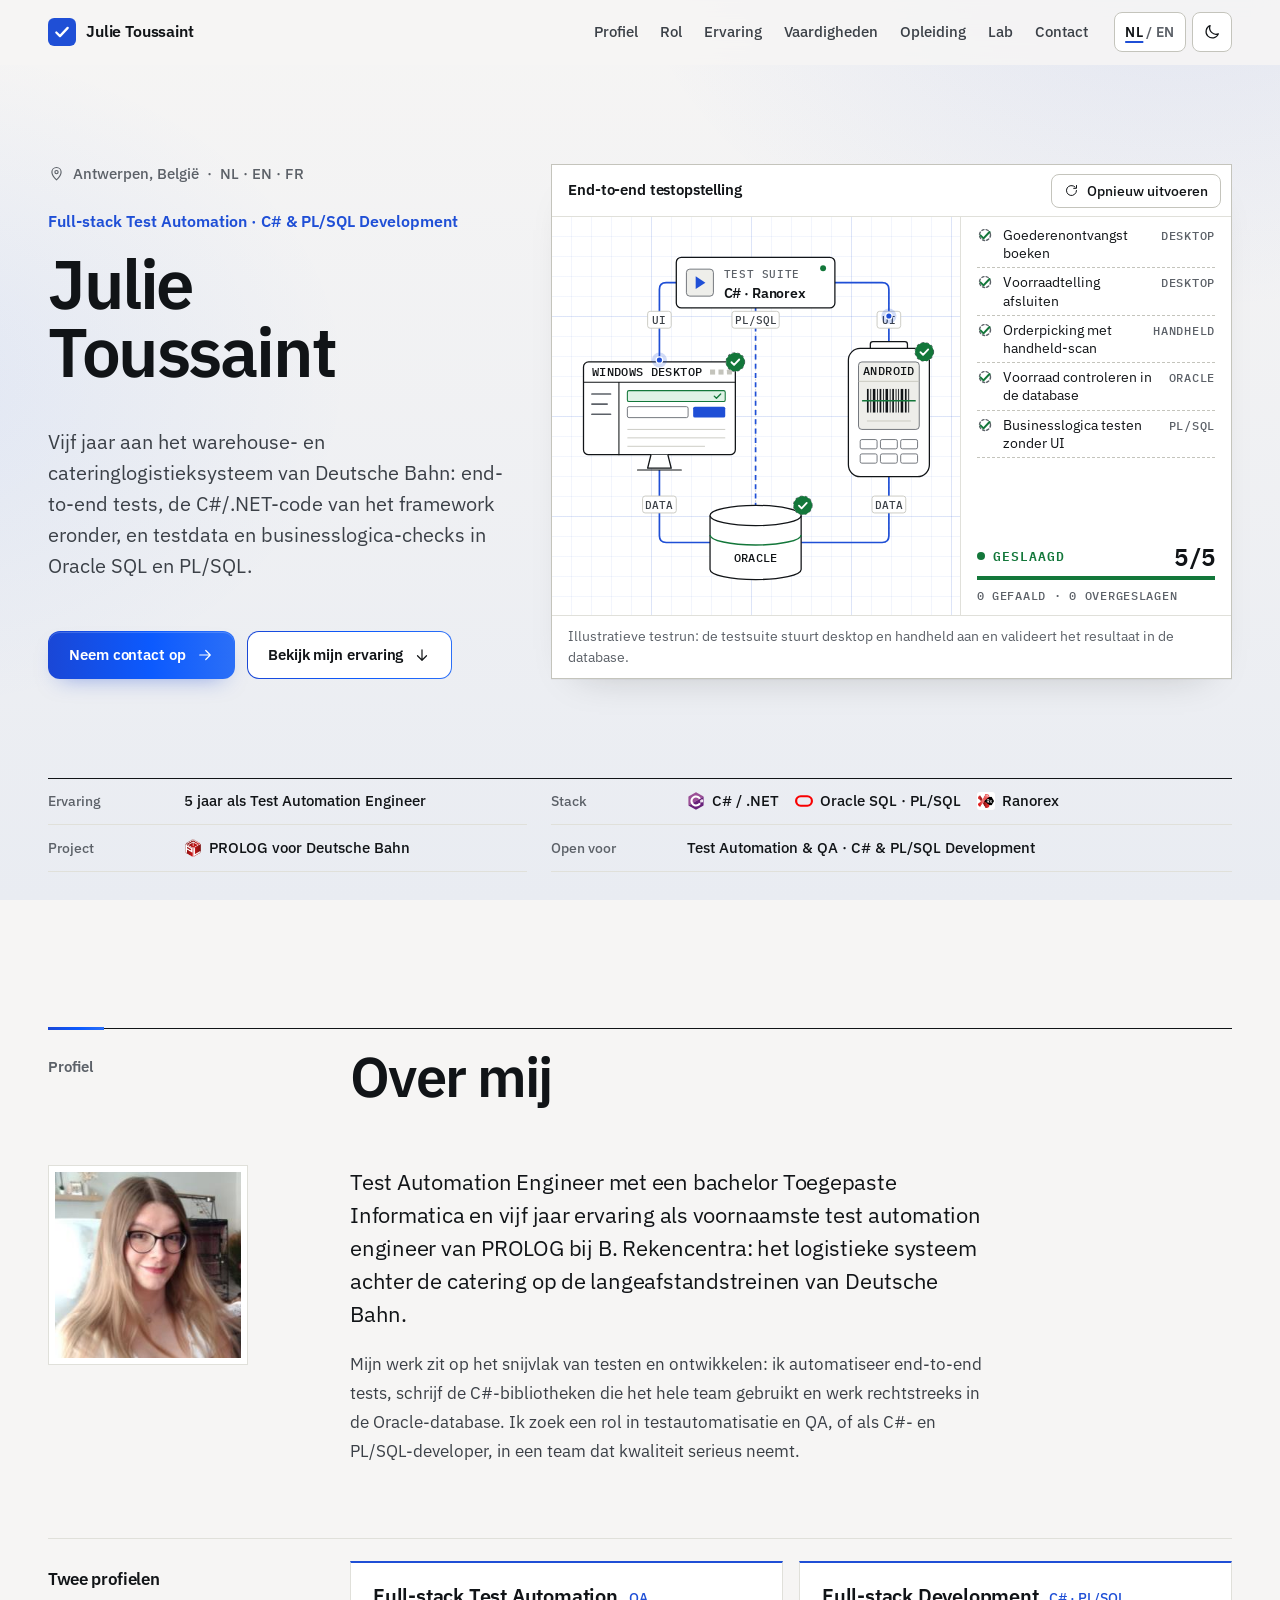
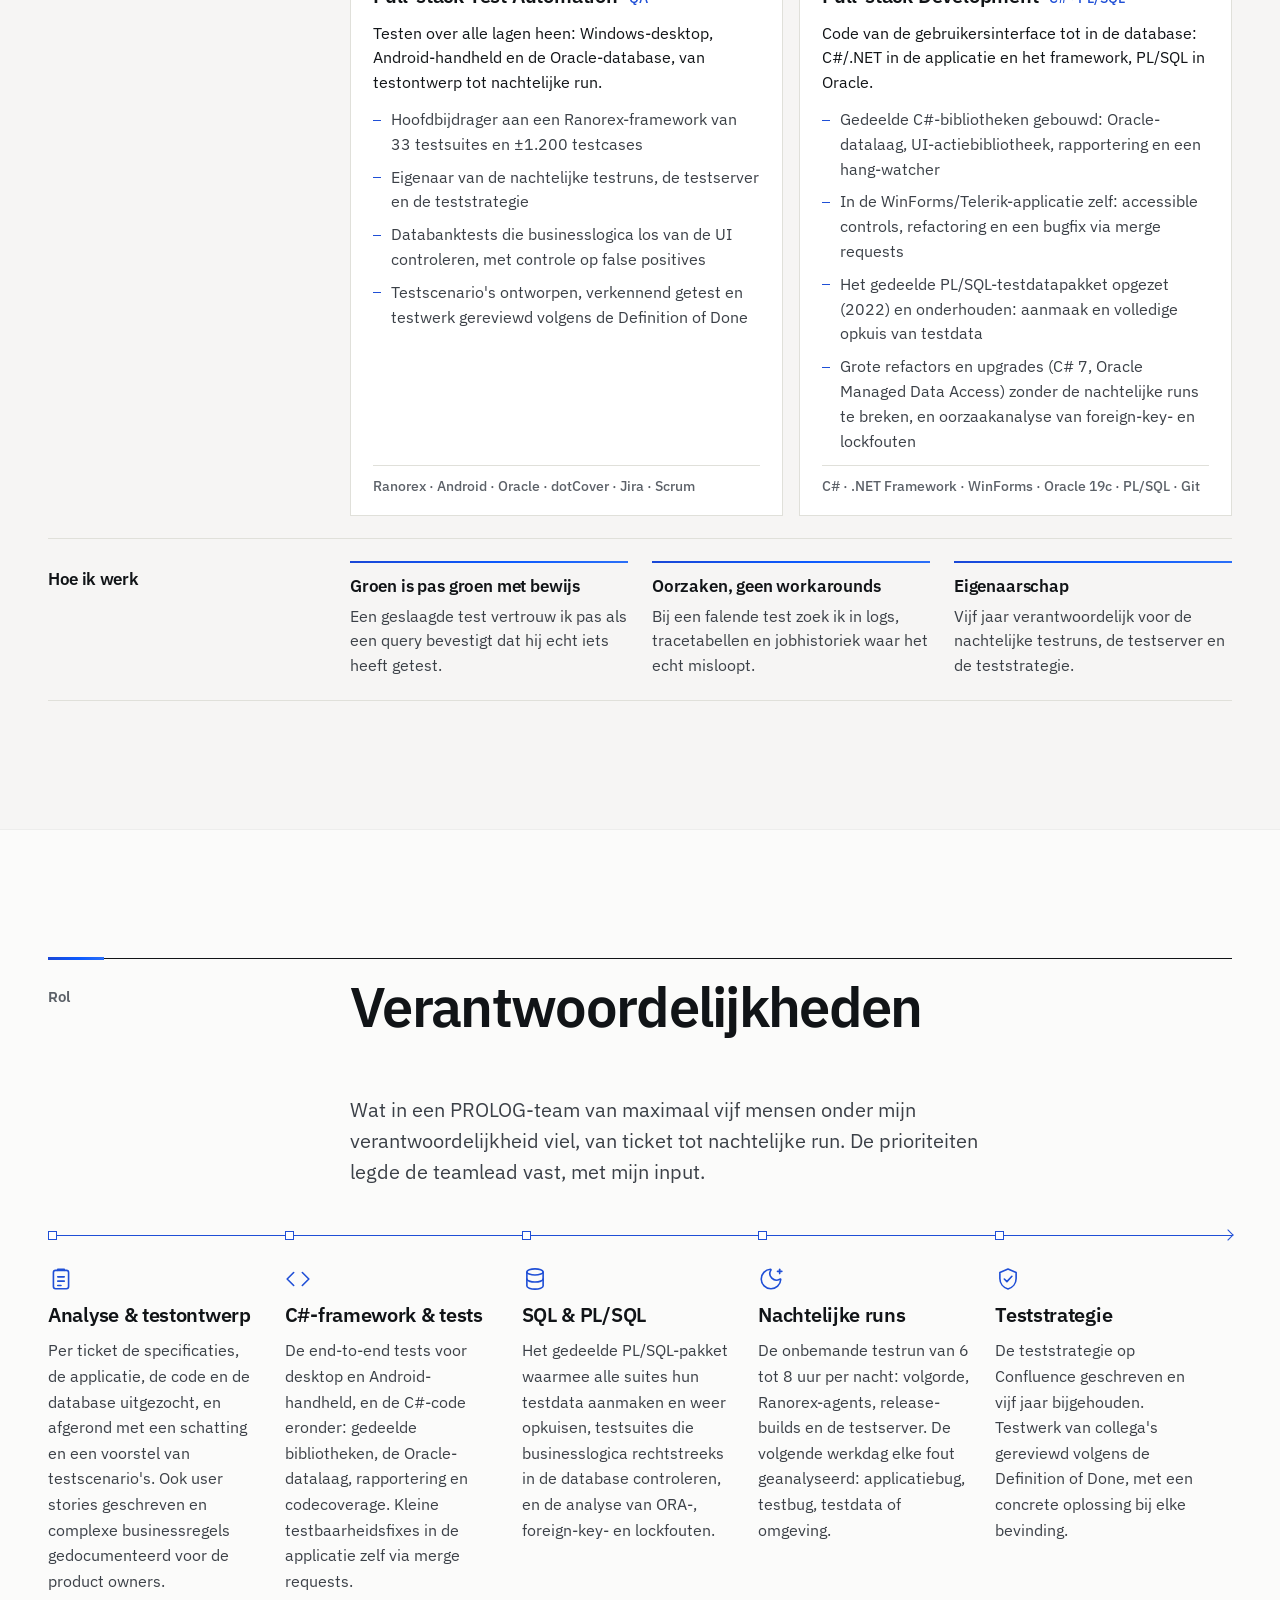
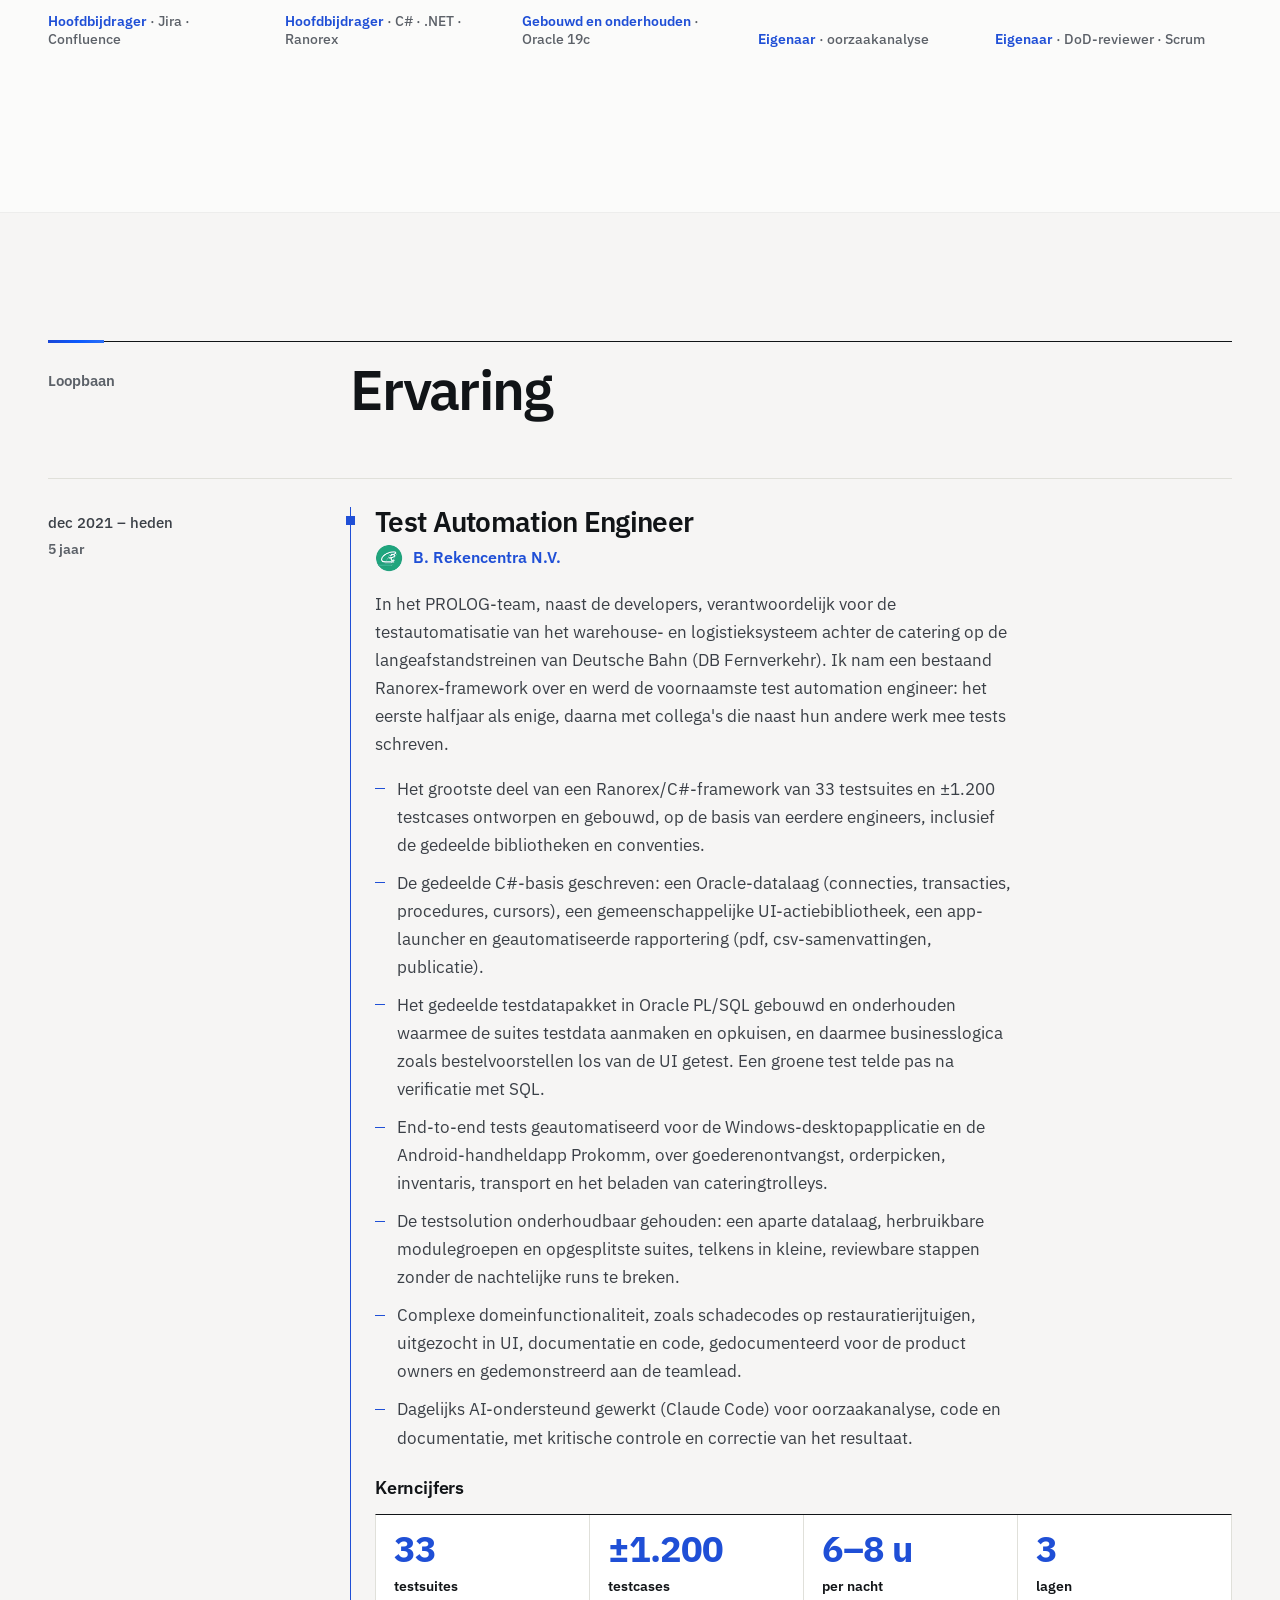
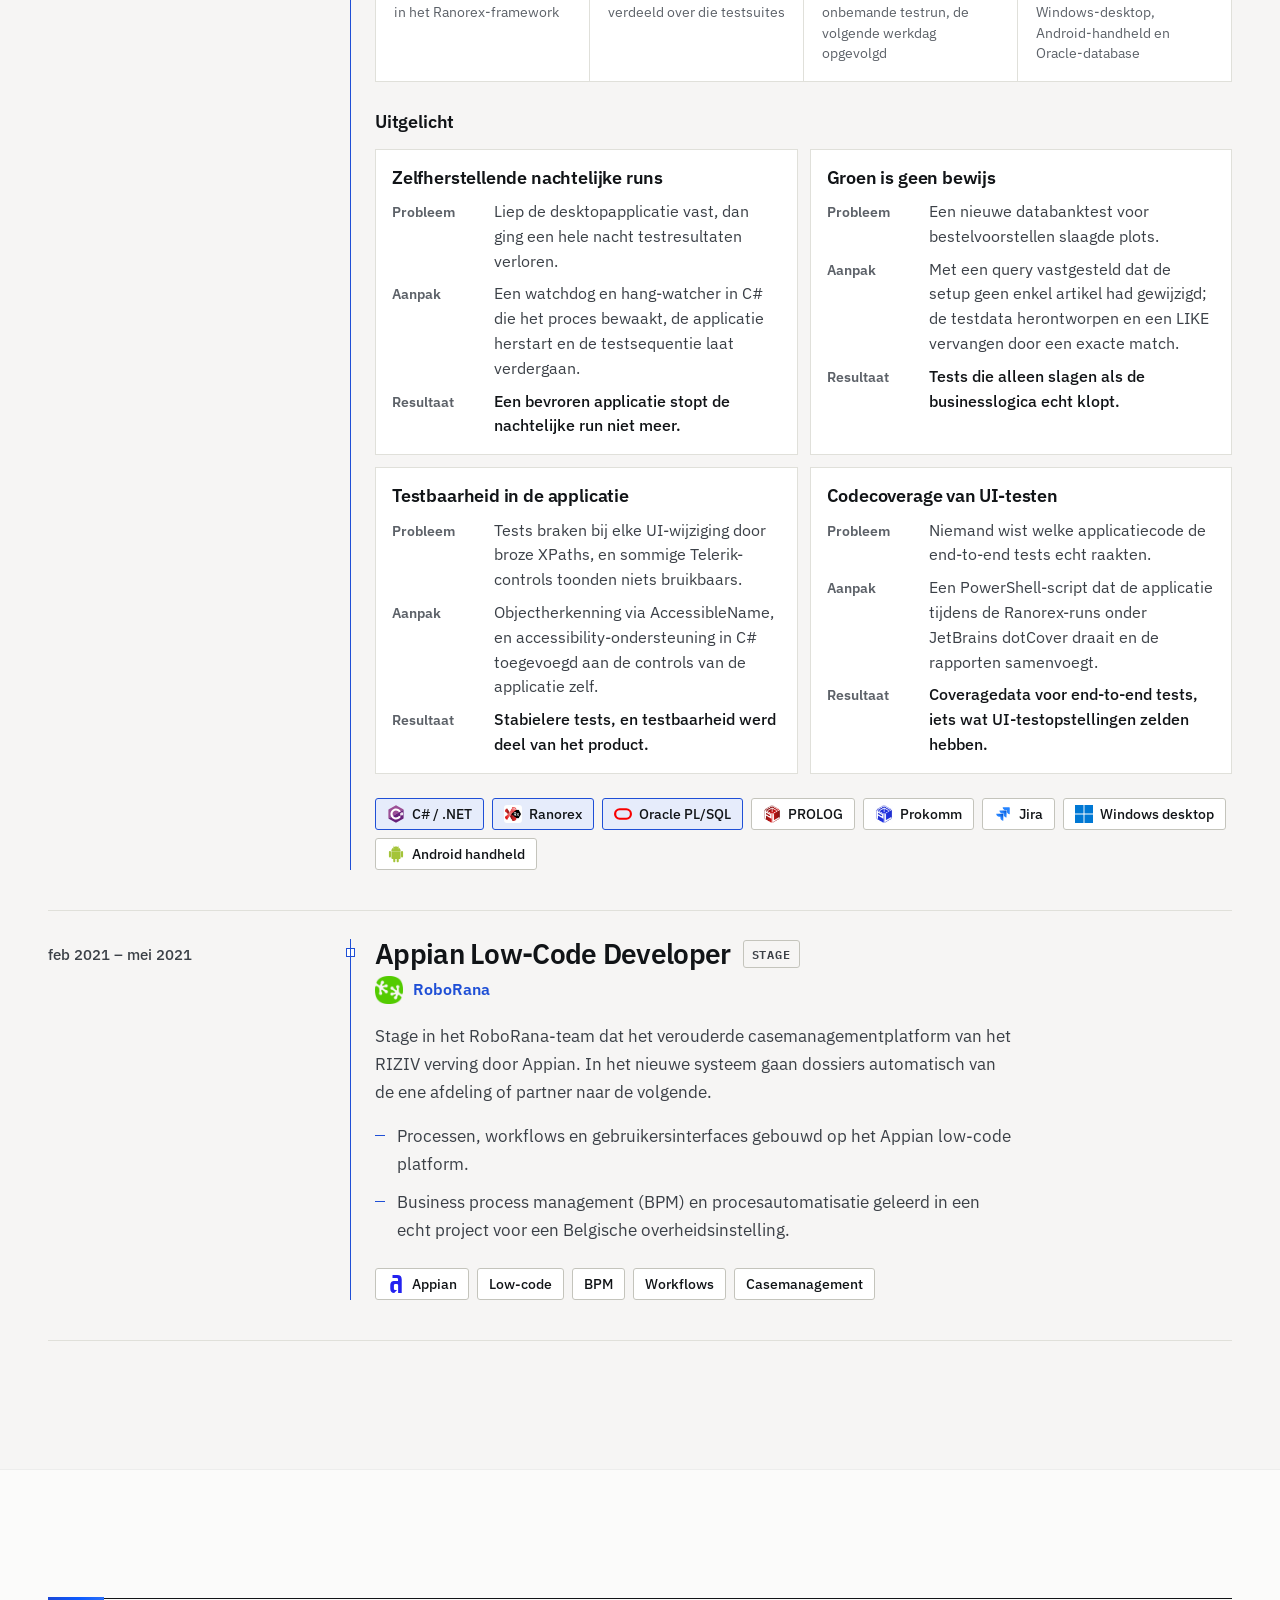
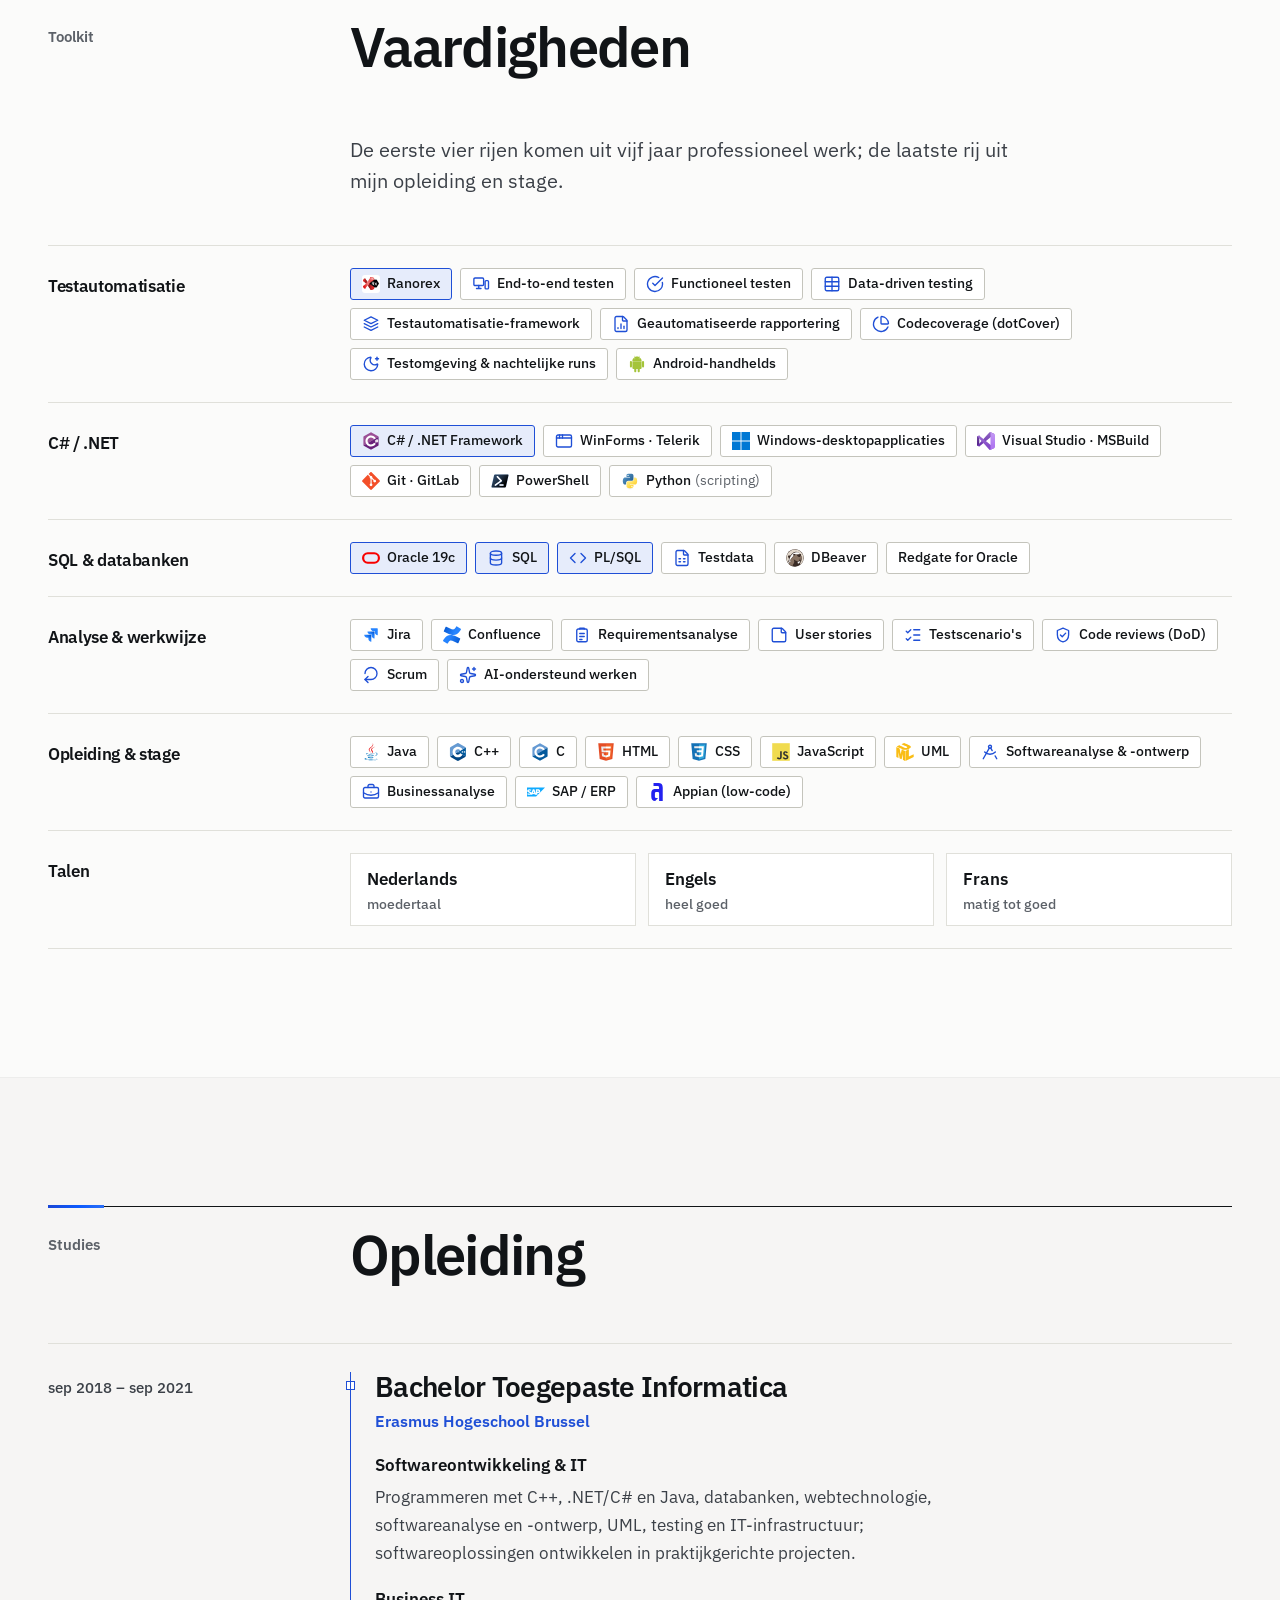
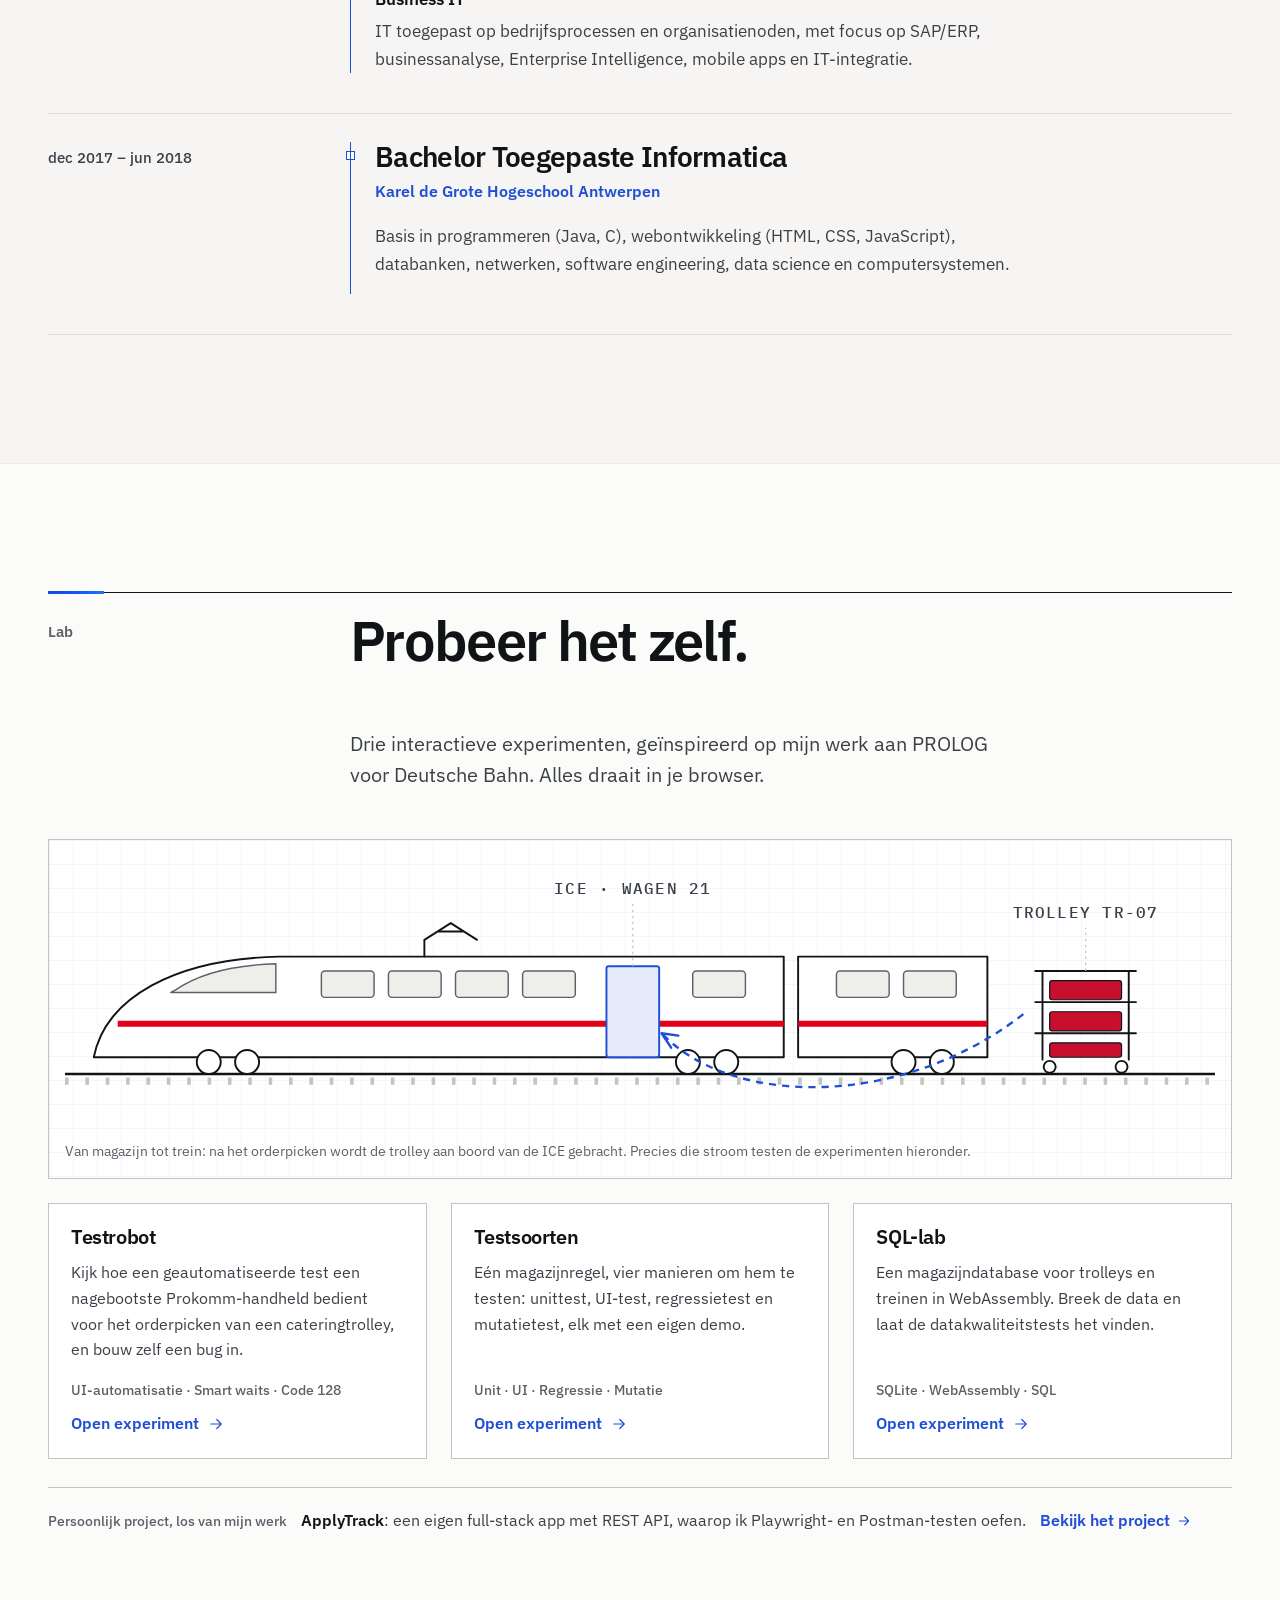
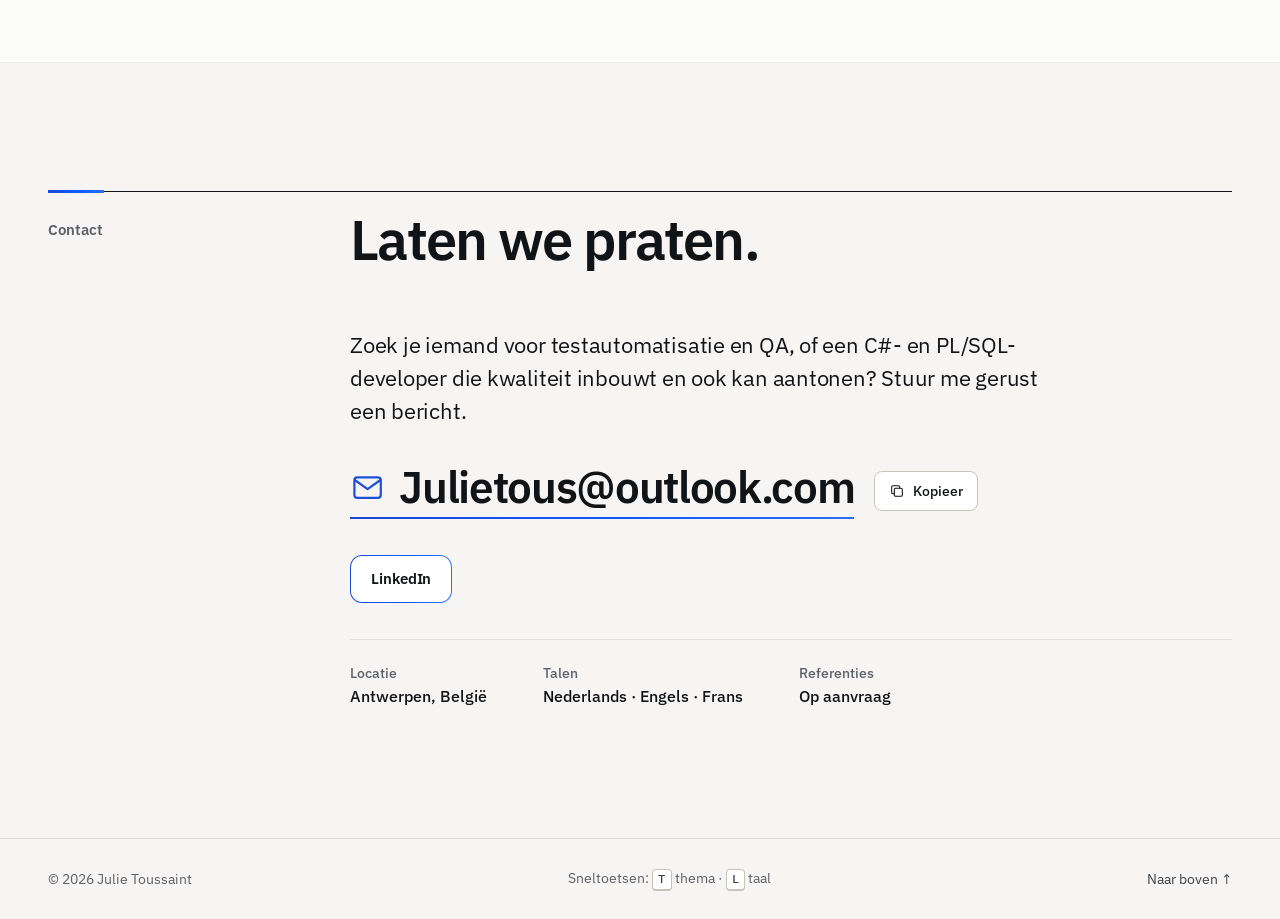
==== commit 5b400fd7: "v14: recruiter profiles (two profiles, responsibilities, problem-approach-result highlights, layout " ====
--- a/index.html
+++ b/index.html
@@ -1,720 +1,749 @@
-<!doctype html>
-<html lang="nl">
-<head>
-  <meta charset="utf-8">
-  <meta name="viewport" content="width=device-width, initial-scale=1">
-  <title>Julie Toussaint · Software Developer · Test Automation</title>
-  <meta name="description" data-i18n-attr="content:meta.desc" content="Julie Toussaint, software developer gespecialiseerd in testautomatisatie, uit Antwerpen. End-to-end tests met C#, Ranorex en Oracle PL/SQL, van Windows-desktop en Android-handheld tot in de database.">
-  <meta name="color-scheme" content="light dark">
-  <meta name="theme-color" content="#f6f5f4" media="(prefers-color-scheme: light)">
-  <meta name="theme-color" content="#131417" media="(prefers-color-scheme: dark)">
-  <meta property="og:type" content="website">
-  <meta property="og:title" content="Julie Toussaint · Software Developer · Test Automation">
-  <meta property="og:description" content="End-to-end testautomatisatie met C#, Ranorex en Oracle PL/SQL.">
-  <meta property="og:url" content="https://jt.julietous.workers.dev/">
-  <meta property="og:site_name" content="Julie Toussaint">
-  <meta property="og:image" content="https://jt.julietous.workers.dev/assets/og-20261116.jpg">
-  <meta property="og:image:secure_url" content="https://jt.julietous.workers.dev/assets/og-20261116.jpg">
-  <meta property="og:image:type" content="image/jpeg">
-  <meta property="og:image:width" content="1200">
-  <meta property="og:image:height" content="630">
-  <meta property="og:image:alt" content="Julie Toussaint, Software Developer · Test Automation">
-  <meta property="og:locale" content="nl_BE">
-  <meta name="twitter:card" content="summary_large_image">
-  <meta name="twitter:title" content="Julie Toussaint · Software Developer · Test Automation">
-  <meta name="twitter:description" content="End-to-end testautomatisatie met C#, Ranorex en Oracle PL/SQL.">
-  <meta name="twitter:image" content="https://jt.julietous.workers.dev/assets/og-20261116.jpg">
-  <meta name="google-site-verification" content="lThorNYCocqBo_amd4jxROF6rq3bt0yQuDfH-CcMO04">
-  <link rel="canonical" href="https://jt.julietous.workers.dev/">
-  <script type="application/ld+json">
-  {
-    "@context": "https://schema.org",
-    "@type": "Person",
-    "name": "Julie Toussaint",
-    "jobTitle": "Test Automation Engineer",
-    "description": "Software developer gespecialiseerd in testautomatisatie: end-to-end tests met C#, Ranorex en Oracle PL/SQL.",
-    "url": "https://jt.julietous.workers.dev/",
-    "image": "https://jt.julietous.workers.dev/assets/julie-toussaint.jpg",
-    "address": { "@type": "PostalAddress", "addressLocality": "Antwerpen", "addressCountry": "BE" },
-    "knowsAbout": ["Testautomatisatie", "Ranorex", "C#", "Oracle PL/SQL", "Java", "Android", "Codecoverage", "Code review"],
-    "sameAs": ["https://www.linkedin.com/in/julietous/"]
-  }
-  </script>
-  <link rel="icon" href="assets/favicon.svg" type="image/svg+xml">
-  <link rel="preconnect" href="https://fonts.googleapis.com">
-  <link rel="preconnect" href="https://fonts.gstatic.com" crossorigin>
-  <link rel="stylesheet" href="https://fonts.googleapis.com/css2?family=IBM+Plex+Sans:wght@400;500;600;700&amp;family=IBM+Plex+Mono:wght@400;500;600&amp;display=swap">
-  <link rel="stylesheet" href="css/style.css">
-  <script>
-    (function (r) {
-      r.classList.add('js');
-      try {
-        var t = localStorage.getItem('jt-theme');
-        if (t === 'light' || t === 'dark') r.setAttribute('data-theme', t);
-      } catch (e) {}
-      /* Vangnet: als main.js niet laadt, wordt alle inhoud na 4 s gewoon zichtbaar. */
-      setTimeout(function () { if (!window.JT_READY) r.classList.remove('js'); }, 4000);
-    })(document.documentElement);
-  </script>
-  <script src="js/main.js" defer></script>
-</head>
-<body>
-  <a class="skip" href="#main" data-i18n="skip">Ga naar de inhoud</a>
-
-  <header class="top" id="topbar">
-    <div class="wrap top__in">
-      <a class="brand" href="#top">
-        <svg class="brand__mark" viewBox="0 0 32 32" aria-hidden="true" focusable="false"><rect class="bm-bg" width="32" height="32" rx="7"/><path class="bm-tick" d="M9.5 16.5l4.2 4.2 8.8-9.4"/></svg>
-        <span class="brand__name">Julie Toussaint</span>
-      </a>
-
-      <nav class="nav" id="nav" aria-label="Hoofdnavigatie" data-i18n-attr="aria-label:nav.label">
-        <ol class="nav__list">
-          <li><a href="#profiel"><span data-i18n="nav.1">Profiel</span></a></li>
-          <li><a href="#werk"><span data-i18n="nav.2">Werkwijze</span></a></li>
-          <li><a href="#ervaring"><span data-i18n="nav.3">Ervaring</span></a></li>
-          <li><a href="#vaardigheden"><span data-i18n="nav.4">Vaardigheden</span></a></li>
-          <li><a href="#opleiding"><span data-i18n="nav.5">Opleiding</span></a></li>
-          <li><a href="#lab"><span>Lab</span></a></li>
-          <li><a href="#contact"><span data-i18n="nav.6">Contact</span></a></li>
-        </ol>
-      </nav>
-
-      <div class="tools">
-        <button class="tool tool--lang" id="lang-btn" type="button" aria-label="Wissel naar Engels" data-i18n-attr="aria-label:lang.switch">
-          <span class="lang-nl">NL</span><span class="lang-sep" aria-hidden="true">/</span><span class="lang-en">EN</span>
-        </button>
-        <button class="tool" id="theme-btn" type="button" aria-label="Wissel thema">
-          <svg class="ic ic--moon" viewBox="0 0 24 24" aria-hidden="true" focusable="false"><path d="M20.5 14.5A8.5 8.5 0 0 1 9.5 3.5a8.5 8.5 0 1 0 11 11z"/></svg>
-          <svg class="ic ic--sun" viewBox="0 0 24 24" aria-hidden="true" focusable="false"><circle cx="12" cy="12" r="4"/><path d="M12 2.5v2M12 19.5v2M4.6 4.6 6 6M18 18l1.4 1.4M2.5 12h2M19.5 12h2M4.6 19.4 6 18M18 6l1.4-1.4"/></svg>
-        </button>
-        <button class="tool tool--menu" id="menu-btn" type="button" aria-expanded="false" aria-controls="nav" aria-label="Navigatiemenu" data-i18n-attr="aria-label:nav.menu">
-          <svg class="ic ic--open" viewBox="0 0 24 24" aria-hidden="true" focusable="false"><path d="M4 7h16M4 12h16M4 17h16"/></svg>
-          <svg class="ic ic--close" viewBox="0 0 24 24" aria-hidden="true" focusable="false"><path d="M6 6l12 12M18 6 6 18"/></svg>
-        </button>
-      </div>
-    </div>
-  </header>
-
-  <main id="main" tabindex="-1">
-
-    <!-- ============ HERO ============ -->
-    <section class="hero" id="top" aria-labelledby="hero-title">
-      <div class="wrap hero__grid">
-        <div class="hero__copy">
-          <p class="hero__coord">
-            <svg class="ic" viewBox="0 0 24 24" aria-hidden="true" focusable="false"><path d="M12 21s-6.5-5.6-6.5-11a6.5 6.5 0 0 1 13 0c0 5.4-6.5 11-6.5 11z"/><circle cx="12" cy="10" r="2.3"/></svg>
-            <span data-i18n="city">Antwerpen, België</span>
-          </p>
-          <p class="hero__eyebrow"><span>Software Developer <span aria-hidden="true">·</span> Test Automation</span></p>
-          <h1 class="hero__title" id="hero-title">Julie <br>Toussaint</h1>
-          <p class="hero__lead" data-i18n="hero.lead">Ik bouw geautomatiseerde tests die complexe logistieke software end-to-end controleren: van de Windows-desktop en de Android-handheld tot diep in de Oracle-database.</p>
-          <div class="hero__cta">
-            <a class="btn btn--solid" href="#contact">
-              <span data-i18n="hero.cta1">Neem contact op</span>
-              <svg class="ic" viewBox="0 0 24 24" aria-hidden="true" focusable="false"><path d="M5 12h14M13 6l6 6-6 6"/></svg>
-            </a>
-            <a class="btn btn--line" href="#ervaring">
-              <span data-i18n="hero.cta2">Bekijk mijn ervaring</span>
-              <svg class="ic" viewBox="0 0 24 24" aria-hidden="true" focusable="false"><path d="M12 5v14M6 13l6 6 6-6"/></svg>
-            </a>
-          </div>
-        </div>
-
-        <dl class="spec">
-          <div class="spec__row"><dt data-i18n="spec.role">Functie</dt><dd data-i18n="spec.roleV">Test Automation Engineer, 5 jaar ervaring</dd></div>
-          <div class="spec__row"><dt>Stack</dt><dd class="spec__stack"><span><img class="chip__logo" src="assets/icons/csharp.svg" width="18" height="18" alt="">C#</span><span><img class="chip__logo chip__logo--tile" src="assets/ranorex.jpg" width="242" height="208" alt="">Ranorex</span><span><img class="chip__logo" src="assets/icons/oracle.svg" width="18" height="18" alt="">Oracle PL/SQL</span></dd></div>
-          <div class="spec__row"><dt data-i18n="spec.proj">Project</dt><dd><img class="chip__logo" src="assets/prolog.png" width="256" height="256" alt="">PROLOG <span data-i18n="spec.projV">voor Deutsche Bahn</span></dd></div>
-          <div class="spec__row"><dt data-i18n="spec.lang">Talen</dt><dd>NL · EN · FR</dd></div>
-        </dl>
-
-        <!-- Signature: end-to-end testopstelling die zichzelf één keer tekent -->
-        <figure class="rig" id="rig" aria-labelledby="rig-cap">
-          <div class="rig__bar">
-            <span class="rig__title" data-i18n="fig.title">End-to-end testopstelling</span>
-            <button class="rig__rerun" id="rerun" type="button">
-              <svg class="ic" viewBox="0 0 24 24" aria-hidden="true" focusable="false"><path d="M20 12a8 8 0 1 1-2.34-5.66"/><path d="M20 4v4.5h-4.5"/></svg>
-              <span data-i18n="fig.rerun">Opnieuw uitvoeren</span>
-            </button>
-          </div>
-
-          <div class="rig__body">
-            <div class="rig__canvas">
-              <svg class="schema" viewBox="0 0 440 400" role="img" aria-labelledby="schema-title">
-                <title id="schema-title" data-i18n="fig.alt">Schema: een testsuite in C# en Ranorex stuurt een Windows-desktopapplicatie en een Android-handheld aan, en controleert het resultaat in een Oracle-database, ook rechtstreeks via PL/SQL.</title>
-                <defs>
-                  <mask id="m-sql" maskUnits="userSpaceOnUse" x="0" y="0" width="440" height="400">
-                    <path class="tr tr--mask" data-trace="5" pathLength="1" d="M220 72V306"/>
-                  </mask>
-                </defs>
-
-                <!-- hulplijnen (blauwdruk) -->
-                <g class="rails">
-                  <path d="M126 42H114Q106 42 106 50V136"/>
-                  <path d="M314 42H370Q378 42 378 50V112"/>
-                  <path d="M106 264V342Q106 350 114 350H166"/>
-                  <path d="M378 272V342Q378 350 370 350H274"/>
-                  <path d="M220 72V306"/>
-                </g>
-
-                <!-- sporen die tijdens de run getekend worden -->
-                <g class="traces">
-                  <path class="tr tr--line" data-trace="1" data-geo="1" pathLength="1" d="M126 42H114Q106 42 106 50V136"/>
-                  <path class="tr tr--line" data-trace="2" data-geo="2" pathLength="1" d="M314 42H370Q378 42 378 50V112"/>
-                  <path class="tr tr--line" data-trace="3" data-geo="3" pathLength="1" d="M106 264V342Q106 350 114 350H166"/>
-                  <path class="tr tr--line" data-trace="4" data-geo="4" pathLength="1" d="M378 272V342Q378 350 370 350H274"/>
-                  <path class="sql" data-geo="5" mask="url(#m-sql)" d="M220 72V306"/>
-                </g>
-
-                <!-- testsuite -->
-                <g class="node n-suite" data-node="suite" style="--d:0ms">
-                  <rect class="o" x="126" y="12" width="188" height="60" rx="6"/>
-                  <rect class="o2" x="138" y="26" width="32" height="32" rx="4"/>
-                  <path class="play" d="M149 34.5 160.5 42 149 49.5Z"/>
-                  <text class="t-mono t-mute" x="182" y="37">TEST SUITE</text>
-                  <text class="t-sans" x="182" y="60">C# · Ranorex</text>
-                  <circle class="led" cx="300" cy="25" r="3.5"/>
-                </g>
-
-                <!-- Windows desktop -->
-                <g class="node n-desktop" data-node="desktop" style="--d:90ms">
-                  <rect class="o" x="16" y="136" width="180" height="110" rx="6"/>
-                  <path class="d" d="M16 160H196M58 160V246"/>
-                  <text class="t-mono" x="26" y="152.5">WINDOWS DESKTOP</text>
-                  <rect class="ctl" x="166" y="145" width="6" height="6"/>
-                  <rect class="ctl" x="176" y="145" width="6" height="6"/>
-                  <rect class="ctl" x="186" y="145" width="6" height="6" rx="1"/>
-                  <path class="d2" d="M26 174H48M26 186H44M26 198H48"/>
-                  <rect class="v-field" x="68" y="170" width="116" height="13" rx="2"/>
-                  <path class="v-mark" d="M171 176.5l2.6 2.6 5-5"/>
-                  <rect class="f" x="68" y="189" width="72" height="13" rx="2"/>
-                  <rect class="btnshape" x="146" y="189" width="38" height="13" rx="2"/>
-                  <path class="d3" d="M68 216H184M68 226H184M68 236H160"/>
-                  <path class="o" d="M96 246 92 262H120L116 246"/>
-                  <path class="d" d="M80 264H132"/>
-                </g>
-
-                <!-- Android handheld -->
-                <g class="node n-handheld" data-node="handheld" style="--d:180ms">
-                  <rect class="o" x="356" y="112" width="44" height="12" rx="3"/>
-                  <rect class="o" x="330" y="120" width="96" height="152" rx="14"/>
-                  <rect class="o2" x="342" y="136" width="72" height="80" rx="4"/>
-                  <text class="t-mono" x="378" y="152" text-anchor="middle">ANDROID</text>
-                  <path class="d3" d="M342 159H414"/>
-                  <g class="barcode">
-                    <rect x="352" y="168" width="2" height="28"/><rect x="356" y="168" width="1" height="28"/>
-                    <rect x="359" y="168" width="3" height="28"/><rect x="364" y="168" width="1" height="28"/>
-                    <rect x="367" y="168" width="2" height="28"/><rect x="371" y="168" width="1" height="28"/>
-                    <rect x="374" y="168" width="3" height="28"/><rect x="379" y="168" width="1" height="28"/>
-                    <rect x="382" y="168" width="2" height="28"/><rect x="386" y="168" width="1" height="28"/>
-                    <rect x="389" y="168" width="1" height="28"/><rect x="392" y="168" width="3" height="28"/>
-                    <rect x="397" y="168" width="2" height="28"/><rect x="401" y="168" width="1" height="28"/>
-                  </g>
-                  <path class="laser" d="M347 182H409"/>
-                  <path class="d3" d="M352 206H404"/>
-                  <rect class="key" x="344" y="228" width="20" height="11" rx="2"/>
-                  <rect class="key" x="368" y="228" width="20" height="11" rx="2"/>
-                  <rect class="key" x="392" y="228" width="20" height="11" rx="2"/>
-                  <rect class="key" x="344" y="245" width="20" height="11" rx="2"/>
-                  <rect class="key" x="368" y="245" width="20" height="11" rx="2"/>
-                  <rect class="key" x="392" y="245" width="20" height="11" rx="2"/>
-                </g>
-
-                <!-- Oracle database -->
-                <g class="node n-db" data-node="db" style="--d:270ms">
-                  <path class="o" d="M166 318V382A54 12 0 0 0 274 382V318"/>
-                  <ellipse class="o" cx="220" cy="318" rx="54" ry="12"/>
-                  <path class="band" d="M166 341A54 12 0 0 0 274 341"/>
-                  <text class="t-mono" x="220" y="373" text-anchor="middle">ORACLE</text>
-                </g>
-
-                <!-- labels op de verbindingen -->
-                <g class="tags">
-                  <g class="tag"><rect x="92" y="76" width="28" height="20" rx="3"/><text x="106" y="86">UI</text></g>
-                  <g class="tag"><rect x="364" y="76" width="28" height="20" rx="3"/><text x="378" y="86">UI</text></g>
-                  <g class="tag"><rect x="192" y="76" width="56" height="20" rx="3"/><text x="220" y="86">PL/SQL</text></g>
-                  <g class="tag"><rect x="86" y="295" width="40" height="20" rx="3"/><text x="106" y="305">DATA</text></g>
-                  <g class="tag"><rect x="358" y="295" width="40" height="20" rx="3"/><text x="378" y="305">DATA</text></g>
-                </g>
-
-                <!-- validaties -->
-                <g class="badge" data-badge="desktop" transform="translate(196 136)">
-                  <circle class="badge__ring" r="11"/><circle class="badge__fill" r="11"/><path class="badge__tick" d="M-4.6 .4l3.1 3.1 6.1-6.4"/>
-                </g>
-                <g class="badge" data-badge="handheld" transform="translate(420 124)">
-                  <circle class="badge__ring" r="11"/><circle class="badge__fill" r="11"/><path class="badge__tick" d="M-4.6 .4l3.1 3.1 6.1-6.4"/>
-                </g>
-                <g class="badge" data-badge="db" transform="translate(276 306)">
-                  <circle class="badge__ring" r="11"/><circle class="badge__fill" r="11"/><path class="badge__tick" d="M-4.6 .4l3.1 3.1 6.1-6.4"/>
-                </g>
-
-                <!-- datapakketjes (alleen zichtbaar tijdens de animatie) -->
-                <g class="pk" data-pk="1"><circle class="pk__halo" r="9"/><circle class="pk__core" r="3.8"/></g>
-                <g class="pk" data-pk="2"><circle class="pk__halo" r="9"/><circle class="pk__core" r="3.8"/></g>
-                <g class="pk" data-pk="3"><circle class="pk__halo" r="9"/><circle class="pk__core" r="3.8"/></g>
-                <g class="pk" data-pk="4"><circle class="pk__halo" r="9"/><circle class="pk__core" r="3.8"/></g>
-                <g class="pk" data-pk="5"><circle class="pk__halo" r="9"/><circle class="pk__core" r="3.8"/></g>
-              </svg>
-            </div>
-
-            <div class="rig__side">
-              <ol class="log">
-                <li>
-                  <svg class="log__ic" viewBox="0 0 16 16" aria-hidden="true" focusable="false"><circle class="i-pend" cx="8" cy="8" r="5.5"/><path class="i-ok" d="M3.5 8.4l3 3 6-6.4"/></svg>
-                  <span class="log__name" data-i18n="log.1">Goederenontvangst boeken</span>
-                  <span class="log__tag">DESKTOP</span>
-                </li>
-                <li>
-                  <svg class="log__ic" viewBox="0 0 16 16" aria-hidden="true" focusable="false"><circle class="i-pend" cx="8" cy="8" r="5.5"/><path class="i-ok" d="M3.5 8.4l3 3 6-6.4"/></svg>
-                  <span class="log__name" data-i18n="log.2">Voorraadtelling afsluiten</span>
-                  <span class="log__tag">DESKTOP</span>
-                </li>
-                <li>
-                  <svg class="log__ic" viewBox="0 0 16 16" aria-hidden="true" focusable="false"><circle class="i-pend" cx="8" cy="8" r="5.5"/><path class="i-ok" d="M3.5 8.4l3 3 6-6.4"/></svg>
-                  <span class="log__name" data-i18n="log.3">Orderpicking met handheld-scan</span>
-                  <span class="log__tag">HANDHELD</span>
-                </li>
-                <li>
-                  <svg class="log__ic" viewBox="0 0 16 16" aria-hidden="true" focusable="false"><circle class="i-pend" cx="8" cy="8" r="5.5"/><path class="i-ok" d="M3.5 8.4l3 3 6-6.4"/></svg>
-                  <span class="log__name" data-i18n="log.4">Voorraad controleren in de database</span>
-                  <span class="log__tag">ORACLE</span>
-                </li>
-                <li>
-                  <svg class="log__ic" viewBox="0 0 16 16" aria-hidden="true" focusable="false"><circle class="i-pend" cx="8" cy="8" r="5.5"/><path class="i-ok" d="M3.5 8.4l3 3 6-6.4"/></svg>
-                  <span class="log__name" data-i18n="log.5">Businesslogica testen zonder UI</span>
-                  <span class="log__tag">PL/SQL</span>
-                </li>
-              </ol>
-
-              <div class="sum">
-                <p class="sum__line">
-                  <span class="sum__state" id="rig-state" data-i18n="fig.passed">Geslaagd</span>
-                  <span class="sum__count"><b id="rig-n">5</b>/5</span>
-                </p>
-                <div class="sum__bar" aria-hidden="true"><i id="rig-bar"></i></div>
-                <p class="sum__meta">0 <span data-i18n="fig.failed">gefaald</span> · 0 <span data-i18n="fig.skipped">overgeslagen</span></p>
-              </div>
-            </div>
-          </div>
-
-          <figcaption class="rig__cap" id="rig-cap" data-i18n="fig.cap">Illustratieve testrun: de testsuite stuurt desktop en handheld aan en valideert het resultaat in de database.</figcaption>
-        </figure>
-      </div>
-    </section>
-
-    <!-- ============ 01 PROFIEL ============ -->
-    <section class="sec" id="profiel" aria-labelledby="h-profiel">
-      <div class="wrap grid">
-        <div class="sec__head">
-          <p class="sec__idx"><span data-i18n="s1.k">Profiel</span></p>
-          <h2 id="h-profiel" data-i18n="s1.h">Over mij</h2>
-        </div>
-
-        <figure class="portrait reveal">
-          <img src="assets/julie-toussaint.jpg" width="251" height="254" alt="Portret van Julie Toussaint" data-i18n-attr="alt:s1.photo" decoding="async">
-        </figure>
-
-        <div class="sec__body prose">
-          <p class="prose__lead reveal" data-i18n="s1.p1">Ik ben software developer met een bachelor Toegepaste Informatica en een duidelijke focus op testautomatisatie. Bij B. Rekencentra heb ik als Test Automation Engineer vijf jaar ervaring opgebouwd met het end-to-end testen van het Warehouse Management System van Deutsche Bahn.</p>
-          <p class="reveal" data-i18n="s1.p2">Ik schrijf geautomatiseerde tests in C# en Ranorex, bouw testdata en businesslogica-checks in Oracle PL/SQL, en vertaal requirements naar heldere user stories en testscenario's. Ik werk graag nauw samen met developers en stakeholders: mijn doel is niet alleen een groene testrun, maar software die stabiel en betrouwbaar is.</p>
-        </div>
-
-        <div class="row">
-          <h3 class="row__k" data-i18n="s1.comp">Competenties</h3>
-          <ul class="traits row__v">
-            <li class="trait reveal">
-              <span class="trait__t" data-i18n="s1.c1">Collegiaal en communicatief sterk</span>
-            </li>
-            <li class="trait reveal" style="--i:1">
-              <span class="trait__t" data-i18n="s1.c2">Gedreven en resultaatgericht</span>
-            </li>
-            <li class="trait reveal" style="--i:2">
-              <span class="trait__t" data-i18n="s1.c3">Nauwkeurig en kwaliteitsgericht</span>
-            </li>
-          </ul>
-        </div>
-
-        <div class="row">
-          <h3 class="row__k" data-i18n="s1.out">Buiten het werk</h3>
-          <ul class="hobbies row__v reveal">
-            <li>
-              <svg class="ic" viewBox="0 0 24 24" aria-hidden="true" focusable="false"><path d="M6.5 12c2.2-3.2 5-4.8 8-4.8 2.6 0 4.8 1.6 6.5 4.8-1.7 3.2-3.9 4.8-6.5 4.8-3 0-5.8-1.6-8-4.8z"/><path d="M6.5 12 2.5 8.5v7z"/><circle cx="17" cy="11.2" r=".6"/></svg>
-              <span data-i18n="s1.h1">Vissen</span>
-            </li>
-            <li>
-              <svg class="ic" viewBox="0 0 24 24" aria-hidden="true" focusable="false"><path d="M3 4.5v6.2c0 .5.2 1 .6 1.4l8.3 8.3a2 2 0 0 0 2.8 0l5.8-5.8a2 2 0 0 0 0-2.8L12.2 3.6a2 2 0 0 0-1.4-.6H4.5A1.5 1.5 0 0 0 3 4.5z"/><circle cx="7.5" cy="7.5" r="1.3"/></svg>
-              <span data-i18n="s1.h2">Rommelmarkten afstruinen</span>
-            </li>
-            <li>
-              <svg class="ic" viewBox="0 0 24 24" aria-hidden="true" focusable="false"><path d="M18 8a3 3 0 0 0-5.7-1.3L9.2 12c-1.5 2.4-3.6 3.9-6.2 4.3 2.6 1.6 5.4 2 8.1 1.5C15.3 17 18 13.6 18 9.4z"/><path d="M18 7.3l2.9.9-2.8 1"/><path d="M10.5 18v3M13.8 17v4"/><circle cx="15.4" cy="7.6" r=".6"/></svg>
-              <span data-i18n="s1.h3">Zorgen voor mijn vogels</span>
-            </li>
-          </ul>
-        </div>
-      </div>
-    </section>
-
-    <!-- ============ 02 WERKWIJZE ============ -->
-    <section class="sec sec--alt" id="werk" aria-labelledby="h-werk">
-      <div class="wrap grid">
-        <div class="sec__head">
-          <p class="sec__idx"><span data-i18n="s2.k">Werkwijze</span></p>
-          <h2 id="h-werk" data-i18n="s2.h">Wat ik doe</h2>
-        </div>
-        <p class="sec__intro reveal" data-i18n="s2.intro">Van requirement tot rapport: de vijf pijlers van mijn dagelijkse werk.</p>
-
-        <ol class="flow">
-          <li class="step reveal">
-            <svg class="ic step__ic" viewBox="0 0 24 24" aria-hidden="true" focusable="false"><rect x="5" y="4" width="14" height="17" rx="2"/><path d="M9 4V3h6v1"/><path d="M9 10h6M9 14h6M9 18h3"/></svg>
-            <h3 data-i18n="s2.1h">Requirements &amp; afstemming</h3>
-            <p data-i18n="s2.1p">Jira-tickets en user stories opstellen en verfijnen: requirements analyseren, testscenario's uitwerken en afstemmen met developers en stakeholders.</p>
-            <p class="step__meta">Jira · user stories</p>
-          </li>
-          <li class="step reveal" style="--i:1">
-            <svg class="ic step__ic" viewBox="0 0 24 24" aria-hidden="true" focusable="false"><rect x="2.5" y="4" width="13" height="10" rx="1.5"/><path d="M6 18h6M9 14v4"/><rect x="17.5" y="7.5" width="4.5" height="11" rx="1.2"/></svg>
-            <h3 data-i18n="s2.2h">End‑to‑end automatisatie</h3>
-            <p data-i18n="s2.2p">Geautomatiseerde functionele tests in C# en Ranorex die echte warehouse- en logistieke processen doorlopen, op de Windows-desktop én op de Android-handheld.</p>
-            <p class="step__meta">C# · Ranorex</p>
-          </li>
-          <li class="step reveal" style="--i:2">
-            <svg class="ic step__ic" viewBox="0 0 24 24" aria-hidden="true" focusable="false"><ellipse cx="12" cy="5.5" rx="7.5" ry="2.8"/><path d="M4.5 5.5v13c0 1.5 3.4 2.8 7.5 2.8s7.5-1.3 7.5-2.8v-13"/><path d="M4.5 12c0 1.5 3.4 2.8 7.5 2.8s7.5-1.3 7.5-2.8"/></svg>
-            <h3 data-i18n="s2.3h">Data-driven testen</h3>
-            <p data-i18n="s2.3p">Testdata en tests in Oracle PL/SQL, om complexe businesslogica onafhankelijk van de gebruikersinterface te controleren.</p>
-            <p class="step__meta">Oracle · PL/SQL</p>
-          </li>
-          <li class="step reveal" style="--i:3">
-            <svg class="ic step__ic" viewBox="0 0 24 24" aria-hidden="true" focusable="false"><path d="m12 2.5 9 4.5-9 4.5L3 7z"/><path d="m3 11.5 9 4.5 9-4.5"/><path d="m3 16 9 4.5 9-4.5"/></svg>
-            <h3 data-i18n="s2.4h">Schaalbaar framework</h3>
-            <p data-i18n="s2.4p">Een testautomatisatie-framework dat meegroeit, met testdata, database-integratie, foutafhandeling en geautomatiseerde rapportering.</p>
-            <p class="step__meta" data-i18n="s2.4m">Foutafhandeling · rapportering</p>
-          </li>
-          <li class="step reveal" style="--i:4">
-            <svg class="ic step__ic" viewBox="0 0 24 24" aria-hidden="true" focusable="false"><path d="M12 2.8 19.5 6v5.5c0 4.6-3.1 8.4-7.5 9.7-4.4-1.3-7.5-5.1-7.5-9.7V6z"/><path d="m8.6 12 2.4 2.4 4.6-4.9"/></svg>
-            <h3 data-i18n="s2.5h">Kwaliteitsproces</h3>
-            <p data-i18n="s2.5p">Reviews van testautomatisatie volgens de Definition of Done, bij beurtrol scrum master in de stand-ups, en AI-ondersteund werken met Claude Code, altijd kritisch gecontroleerd.</p>
-            <p class="step__meta">Reviews · Scrum · AI</p>
-          </li>
-        </ol>
-      </div>
-    </section>
-
-    <!-- ============ 03 ERVARING ============ -->
-    <section class="sec" id="ervaring" aria-labelledby="h-ervaring">
-      <div class="wrap grid">
-        <div class="sec__head">
-          <p class="sec__idx"><span data-i18n="s3.k">Loopbaan</span></p>
-          <h2 id="h-ervaring" data-i18n="s3.h">Ervaring</h2>
-        </div>
-
-        <ol class="xp">
-          <li class="xp__item is-current reveal">
-            <div class="xp__when">
-              <span data-i18n="s3.1d">dec 2021 – heden</span>
-              <span class="xp__now" data-i18n="s3.now">Huidige functie</span>
-            </div>
-            <div class="xp__body">
-              <h3>Test Automation Engineer</h3>
-              <p class="xp__org"><img class="xp__logo" src="assets/rekencentra.png" width="206" height="206" alt="" decoding="async">B. Rekencentra N.V.</p>
-              <p class="xp__text" data-i18n="s3.1i">Ik werkte in het PROLOG-team, naast de developers, aan de testautomatisatie van het warehouse- en logistieksysteem achter de catering op de langeafstandstreinen van Deutsche Bahn (DB Fernverkehr). Ik nam een bestaand Ranorex-framework over en werd de voornaamste test automation engineer: het eerste halfjaar als enige, daarna met collega's die naast hun andere werk mee tests schreven. Over die vijf jaar was ik met ruim 3.700 commits de grootste bijdrager aan de testcode.</p>
-              <ul class="xp__list">
-                <li data-i18n="s3.1b1">Het grootste deel van het Ranorex/C#-framework ontworpen en uitgebouwd op de basis van eerdere engineers: gedeelde bibliotheken, conventies, de Oracle-testdatalaag, foutafhandeling, rapportering en codecoverage.</li>
-                <li data-i18n="s3.1b9">Tests stabiel gemaakt: objectherkenning via AccessibleName in plaats van broze XPaths, en wachtcondities in plaats van vaste vertragingen.</li>
-                <li data-i18n="s3.1b4">End-to-end tests geautomatiseerd voor de Windows-desktopapplicatie en de Android-handheldapp Prokomm, over warehouseprocessen zoals goederenontvangst, orderpicken, inventaris en het beladen van cateringtrolleys voor de treinen.</li>
-                <li data-i18n="s3.1b3">Databasetests en testdata geschreven in Oracle PL/SQL, om businesslogica zoals automatische bestelvoorstellen te controleren los van de UI.</li>
-                <li data-i18n="s3.1b6">Eigenaar van de onbemande nachtelijke testruns en de testserver: volgorde van de testsuites, Ranorex-agents, release-builds, onderhoud en de dagelijkse opvolging van de resultaten.</li>
-                <li data-i18n="s3.1b5">Requirements geanalyseerd en vertaald naar Jira-tickets, user stories en testscenario's, in nauw overleg met developers en stakeholders. Complexe businessregels, zoals schadecodes op restauratierijtuigen, uitgezocht, gedocumenteerd in Confluence en toegelicht aan de teamlead.</li>
-                <li data-i18n="s3.1b8">Meegedraaid in de agile werking van het team: dagelijkse stand-ups met een roterende scrum-masterrol, peer review volgens de Definition of Done en documentatie in Confluence.</li>
-                <li data-i18n="s3.1b7">Af en toe ter plaatse bij Deutsche Bahn, om de software in de dagelijkse werking te zien en stakeholders te ontmoeten.</li>
-              </ul>
-
-              <h4 class="xp__sub" data-i18n="s3.figs">Kerncijfers</h4>
-              <ul class="stats">
-                <li class="stat"><span class="stat__n">5</span><span class="stat__u" data-i18n="s3.f1u">jaar</span><span class="stat__l" data-i18n="s3.f1">end-to-end testautomatisatie voor Deutsche Bahn</span></li>
-                <li class="stat"><span class="stat__n">3</span><span class="stat__u" data-i18n="s3.f3u">lagen</span><span class="stat__l" data-i18n="s3.f3">Windows-desktop, Android-handheld en Oracle-database</span></li>
-                <li class="stat"><span class="stat__n">30+</span><span class="stat__u" data-i18n="s3.f2u">testsuites</span><span class="stat__l" data-i18n="s3.f2">in de onbemande nachtelijke testrun</span></li>
-                <li class="stat"><span class="stat__n" data-i18n="s3.f4n">±1.200</span><span class="stat__u" data-i18n="s3.f4u">testcases</span><span class="stat__l" data-i18n="s3.f4">verdeeld over die testsuites</span></li>
-              </ul>
-
-              <h4 class="xp__sub" data-i18n="s3.wins">Uitgelicht</h4>
-              <ul class="wins">
-                <li class="win">
-                  <h5 data-i18n="s3.w1h">Zelfherstellende testruns</h5>
-                  <p data-i18n="s3.w1p">Een hang-watcher detecteert wanneer de desktopapplicatie vastloopt tijdens de nachtelijke run, herstart ze en laat de run verdergaan.</p>
-                </li>
-                <li class="win">
-                  <h5 data-i18n="s3.w2h">Codecoverage voor UI-testen</h5>
-                  <p data-i18n="s3.w2p">Tijdens de Ranorex-runs draait de applicatie onder JetBrains dotCover, zodat zichtbaar wordt welke code de end-to-end tests echt raken.</p>
-                </li>
-                <li class="win">
-                  <h5 data-i18n="s3.w3h">Testbaarheid in de applicatie</h5>
-                  <p data-i18n="s3.w3p">Accessibility-ondersteuning toegevoegd aan Telerik WinForms-controls in de applicatie zelf, zodat de testrobot lijsten en vinkjes betrouwbaar kan lezen.</p>
-                </li>
-              </ul>
-              <ul class="chips">
-                <li class="chip chip--core"><img class="chip__logo" src="assets/icons/csharp.svg" width="18" height="18" alt="">C#</li><li class="chip chip--core"><img class="chip__logo chip__logo--tile" src="assets/ranorex.jpg" width="242" height="208" alt="">Ranorex</li><li class="chip chip--core"><img class="chip__logo" src="assets/icons/oracle.svg" width="18" height="18" alt="">Oracle PL/SQL</li><li class="chip"><img class="chip__logo" src="assets/prolog.png" width="256" height="256" alt="">PROLOG</li><li class="chip"><img class="chip__logo" src="assets/prokomm.png" width="64" height="64" alt="">Prokomm</li><li class="chip"><img class="chip__logo" src="assets/icons/jira.svg" width="18" height="18" alt="">Jira</li><li class="chip"><img class="chip__logo" src="assets/icons/windows.svg" width="18" height="18" alt="">Windows desktop</li><li class="chip"><img class="chip__logo" src="assets/icons/android.svg" width="18" height="18" alt="">Android handheld</li>
-              </ul>
-            </div>
-          </li>
-
-          <li class="xp__item reveal">
-            <div class="xp__when">
-              <span data-i18n="s3.2d">feb 2021 – mei 2021</span>
-            </div>
-            <div class="xp__body">
-              <h3>Appian Low-Code Developer <span class="badge-label" data-i18n="s3.intern">Stage</span></h3>
-              <p class="xp__org"><img class="xp__logo xp__logo--free" src="assets/roborana.png" width="256" height="256" alt="" decoding="async">RoboRana</p>
-              <p class="xp__text" data-i18n="s3.2i">Stage in het RoboRana-team dat het verouderde casemanagementplatform van het RIZIV verving door Appian. In het nieuwe systeem gaan dossiers automatisch van de ene afdeling of partner naar de volgende.</p>
-              <ul class="xp__list">
-                <li data-i18n="s3.2b1">Processen, workflows en gebruikersinterfaces gebouwd op het Appian low-code platform.</li>
-                <li data-i18n="s3.2b2">Business process management (BPM) en procesautomatisatie geleerd in een echt project voor een Belgische overheidsinstelling.</li>
-              </ul>
-              <ul class="chips">
-                <li class="chip"><img class="chip__logo" src="assets/icons/appian.svg" width="18" height="18" alt="">Appian</li><li class="chip">Low-code</li><li class="chip">BPM</li><li class="chip">Workflows</li><li class="chip" data-i18n="s3.case">Casemanagement</li>
-              </ul>
-            </div>
-          </li>
-        </ol>
-      </div>
-    </section>
-
-    <!-- ============ 04 VAARDIGHEDEN ============ -->
-    <section class="sec sec--alt" id="vaardigheden" aria-labelledby="h-vaardigheden">
-      <div class="wrap grid">
-        <!-- line icons for the skill labels: own drawings + Lucide (ISC) -->
-        <svg class="sprite" aria-hidden="true" focusable="false">
-            <symbol id="ci-e2e" viewBox="0 0 24 24"><rect x="2.5" y="4" width="13" height="10" rx="1.5"/><path d="M6 18h6M9 14v4"/><rect x="17.5" y="7.5" width="4.5" height="11" rx="1.2"/></symbol>
-            <symbol id="ci-fw" viewBox="0 0 24 24"><path d="m12 2.5 9 4.5-9 4.5L3 7z"/><path d="m3 11.5 9 4.5 9-4.5"/><path d="m3 16 9 4.5 9-4.5"/></symbol>
-            <symbol id="ci-db" viewBox="0 0 24 24"><ellipse cx="12" cy="5.5" rx="7.5" ry="2.8"/><path d="M4.5 5.5v13c0 1.5 3.4 2.8 7.5 2.8s7.5-1.3 7.5-2.8v-13"/><path d="M4.5 12c0 1.5 3.4 2.8 7.5 2.8s7.5-1.3 7.5-2.8"/></symbol>
-            <symbol id="ci-req" viewBox="0 0 24 24"><rect x="5" y="4" width="14" height="17" rx="2"/><path d="M9 4V3h6v1"/><path d="M9 10h6M9 14h6M9 18h3"/></symbol>
-            <symbol id="ci-cr" viewBox="0 0 24 24"><path d="M12 2.8 19.5 6v5.5c0 4.6-3.1 8.4-7.5 9.7-4.4-1.3-7.5-5.1-7.5-9.7V6z"/><path d="m8.6 12 2.4 2.4 4.6-4.9"/></symbol>
-            <symbol id="ci-func" viewBox="0 0 24 24"><path d="M21.801 10A10 10 0 1 1 17 3.335"/><path d="m9 11 3 3L22 4"/></symbol>
-            <symbol id="ci-ddt" viewBox="0 0 24 24"><path d="M12 3v18"/><rect width="18" height="18" x="3" y="3" rx="2"/><path d="M3 9h18"/><path d="M3 15h18"/></symbol>
-            <symbol id="ci-rep" viewBox="0 0 24 24"><path d="M6 22a2 2 0 0 1-2-2V4a2 2 0 0 1 2-2h8a2.4 2.4 0 0 1 1.704.706l3.588 3.588A2.4 2.4 0 0 1 20 8v12a2 2 0 0 1-2 2z"/><path d="M14 2v5a1 1 0 0 0 1 1h5"/><path d="M8 18v-1"/><path d="M12 18v-6"/><path d="M16 18v-3"/></symbol>
-            <symbol id="ci-cov" viewBox="0 0 24 24"><path d="M21 12c.552 0 1.005-.449.95-.998a10 10 0 0 0-8.953-8.951c-.55-.055-.998.398-.998.95v8a1 1 0 0 0 1 1z"/><path d="M21.21 15.89A10 10 0 1 1 8 2.83"/></symbol>
-            <symbol id="ci-night" viewBox="0 0 24 24"><path d="M18 5h4"/><path d="M20 3v4"/><path d="M20.985 12.486a9 9 0 1 1-9.473-9.472c.405-.022.617.46.402.803a6 6 0 0 0 8.268 8.268c.344-.215.825-.004.803.401"/></symbol>
-            <symbol id="ci-winforms" viewBox="0 0 24 24"><rect x="2" y="4" width="20" height="16" rx="2"/><path d="M10 4v4"/><path d="M2 8h20"/><path d="M6 4v4"/></symbol>
-            <symbol id="ci-plsql" viewBox="0 0 24 24"><path d="m16 18 6-6-6-6"/><path d="m8 6-6 6 6 6"/></symbol>
-            <symbol id="ci-td" viewBox="0 0 24 24"><path d="M6 22a2 2 0 0 1-2-2V4a2 2 0 0 1 2-2h8a2.4 2.4 0 0 1 1.704.706l3.588 3.588A2.4 2.4 0 0 1 20 8v12a2 2 0 0 1-2 2z"/><path d="M14 2v5a1 1 0 0 0 1 1h5"/><path d="M8 13h2"/><path d="M14 13h2"/><path d="M8 17h2"/><path d="M14 17h2"/></symbol>
-            <symbol id="ci-us" viewBox="0 0 24 24"><path d="M21 9a2.4 2.4 0 0 0-.706-1.706l-3.588-3.588A2.4 2.4 0 0 0 15 3H5a2 2 0 0 0-2 2v14a2 2 0 0 0 2 2h14a2 2 0 0 0 2-2z"/><path d="M15 3v5a1 1 0 0 0 1 1h5"/></symbol>
-            <symbol id="ci-ts" viewBox="0 0 24 24"><path d="M13 5h8"/><path d="M13 12h8"/><path d="M13 19h8"/><path d="m3 17 2 2 4-4"/><path d="m3 7 2 2 4-4"/></symbol>
-            <symbol id="ci-ba" viewBox="0 0 24 24"><path d="M12 12h.01"/><path d="M16 6V4a2 2 0 0 0-2-2h-4a2 2 0 0 0-2 2v2"/><path d="M22 13a18.15 18.15 0 0 1-20 0"/><rect width="20" height="14" x="2" y="6" rx="2"/></symbol>
-            <symbol id="ci-sad" viewBox="0 0 24 24"><path d="m12.99 6.74 1.93 3.44"/><path d="M19.136 12a10 10 0 0 1-14.271 0"/><path d="m21 21-2.16-3.84"/><path d="m3 21 8.02-14.26"/><circle cx="12" cy="5" r="2"/></symbol>
-            <symbol id="ci-scrum" viewBox="0 0 24 24"><path d="M4 10a8 8 0 1 1 8 8H4"/><path d="m8 22-4-4 4-4"/></symbol>
-            <symbol id="ci-ai" viewBox="0 0 24 24"><path d="M11.017 2.814a1 1 0 0 1 1.966 0l1.051 5.558a2 2 0 0 0 1.594 1.594l5.558 1.051a1 1 0 0 1 0 1.966l-5.558 1.051a2 2 0 0 0-1.594 1.594l-1.051 5.558a1 1 0 0 1-1.966 0l-1.051-5.558a2 2 0 0 0-1.594-1.594l-5.558-1.051a1 1 0 0 1 0-1.966l5.558-1.051a2 2 0 0 0 1.594-1.594z"/><path d="M20 2v4"/><path d="M22 4h-4"/><circle cx="4" cy="20" r="2"/></symbol>
-        </svg>
-        <div class="sec__head">
-          <p class="sec__idx"><span data-i18n="s4.k">Toolkit</span></p>
-          <h2 id="h-vaardigheden" data-i18n="s4.h">Vaardigheden</h2>
-        </div>
-
-        <div class="row reveal">
-          <h3 class="row__k"><span data-i18n="s4.g1">Testautomatisatie</span></h3>
-          <ul class="chips row__v">
-            <li class="chip chip--core"><img class="chip__logo chip__logo--tile" src="assets/ranorex.jpg" width="242" height="208" alt="">Ranorex</li>
-            <li class="chip"><svg class="ic chip__ic" aria-hidden="true" focusable="false"><use href="#ci-e2e"/></svg><span data-i18n="s4.e2e">End-to-end testen</span></li>
-            <li class="chip"><svg class="ic chip__ic" aria-hidden="true" focusable="false"><use href="#ci-func"/></svg><span data-i18n="s4.func">Functioneel testen</span></li>
-            <li class="chip"><svg class="ic chip__ic" aria-hidden="true" focusable="false"><use href="#ci-ddt"/></svg>Data-driven testing</li>
-            <li class="chip"><svg class="ic chip__ic" aria-hidden="true" focusable="false"><use href="#ci-fw"/></svg><span data-i18n="s4.fw">Testautomatisatie-framework</span></li>
-            <li class="chip"><svg class="ic chip__ic" aria-hidden="true" focusable="false"><use href="#ci-rep"/></svg><span data-i18n="s4.rep">Geautomatiseerde rapportering</span></li>
-            <li class="chip"><svg class="ic chip__ic" aria-hidden="true" focusable="false"><use href="#ci-cov"/></svg><span data-i18n="s4.cov">Codecoverage (dotCover)</span></li>
-            <li class="chip"><svg class="ic chip__ic" aria-hidden="true" focusable="false"><use href="#ci-night"/></svg><span data-i18n="s4.night">Testomgeving &amp; nachtelijke runs</span></li>
-          </ul>
-        </div>
-        <div class="row reveal">
-          <h3 class="row__k"><span data-i18n="s4.g2">Programmeren</span></h3>
-          <ul class="chips row__v">
-            <li class="chip chip--core"><img class="chip__logo" src="assets/icons/csharp.svg" width="18" height="18" alt="">C# / .NET</li><li class="chip"><svg class="ic chip__ic" aria-hidden="true" focusable="false"><use href="#ci-winforms"/></svg>WinForms · Telerik</li><li class="chip"><img class="chip__logo" src="assets/icons/java.svg" width="18" height="18" alt="">Java</li><li class="chip"><img class="chip__logo" src="assets/icons/cplusplus.svg" width="18" height="18" alt="">C++</li><li class="chip"><img class="chip__logo" src="assets/icons/c.svg" width="18" height="18" alt="">C</li><li class="chip"><img class="chip__logo" src="assets/icons/html5.svg" width="18" height="18" alt="">HTML</li><li class="chip"><img class="chip__logo" src="assets/icons/css3.svg" width="18" height="18" alt="">CSS</li><li class="chip"><img class="chip__logo" src="assets/icons/javascript.svg" width="18" height="18" alt="">JavaScript</li><li class="chip"><img class="chip__logo" src="assets/icons/powershell.svg" width="18" height="18" alt="">PowerShell</li><li class="chip"><img class="chip__logo" src="assets/icons/python.svg" width="18" height="18" alt="">Python</li>
-          </ul>
-        </div>
-        <div class="row reveal">
-          <h3 class="row__k"><span data-i18n="s4.g3">Data</span></h3>
-          <ul class="chips row__v">
-            <li class="chip chip--core"><img class="chip__logo" src="assets/icons/oracle.svg" width="18" height="18" alt="">Oracle</li><li class="chip chip--core"><svg class="ic chip__ic" aria-hidden="true" focusable="false"><use href="#ci-plsql"/></svg>PL/SQL</li><li class="chip"><svg class="ic chip__ic" aria-hidden="true" focusable="false"><use href="#ci-td"/></svg><span data-i18n="s4.td">Testdata</span></li><li class="chip"><svg class="ic chip__ic" aria-hidden="true" focusable="false"><use href="#ci-db"/></svg><span data-i18n="s4.db">Databanken</span></li>
-          </ul>
-        </div>
-        <div class="row reveal">
-          <h3 class="row__k"><span data-i18n="s4.g4">Analyse &amp; werkwijze</span></h3>
-          <ul class="chips row__v">
-            <li class="chip"><img class="chip__logo" src="assets/icons/jira.svg" width="18" height="18" alt="">Jira</li><li class="chip"><svg class="ic chip__ic" aria-hidden="true" focusable="false"><use href="#ci-us"/></svg>User stories</li><li class="chip"><svg class="ic chip__ic" aria-hidden="true" focusable="false"><use href="#ci-req"/></svg><span data-i18n="s4.req">Requirementsanalyse</span></li><li class="chip"><svg class="ic chip__ic" aria-hidden="true" focusable="false"><use href="#ci-ts"/></svg><span data-i18n="s4.ts">Testscenario's</span></li><li class="chip"><svg class="ic chip__ic" aria-hidden="true" focusable="false"><use href="#ci-ba"/></svg><span data-i18n="s4.ba">Businessanalyse</span></li><li class="chip"><img class="chip__logo" src="assets/icons/uml.svg" width="18" height="18" alt="">UML</li><li class="chip"><svg class="ic chip__ic" aria-hidden="true" focusable="false"><use href="#ci-sad"/></svg><span data-i18n="s4.sad">Softwareanalyse &amp; -ontwerp</span></li><li class="chip"><svg class="ic chip__ic" aria-hidden="true" focusable="false"><use href="#ci-cr"/></svg>Code reviews (DoD)</li><li class="chip"><svg class="ic chip__ic" aria-hidden="true" focusable="false"><use href="#ci-scrum"/></svg>Scrum</li><li class="chip"><svg class="ic chip__ic" aria-hidden="true" focusable="false"><use href="#ci-ai"/></svg><span data-i18n="s4.ai">AI-ondersteund werken</span></li>
-          </ul>
-        </div>
-        <div class="row reveal">
-          <h3 class="row__k"><span data-i18n="s4.g5">Platformen</span></h3>
-          <ul class="chips row__v">
-            <li class="chip"><img class="chip__logo" src="assets/icons/windows.svg" width="18" height="18" alt=""><span data-i18n="s4.win">Windows-desktopapplicaties</span></li><li class="chip"><img class="chip__logo" src="assets/icons/android.svg" width="18" height="18" alt=""><span data-i18n="s4.and">Android-handhelds</span></li><li class="chip"><img class="chip__logo" src="assets/icons/appian.svg" width="18" height="18" alt="">Appian (low-code)</li><li class="chip"><img class="chip__logo" src="assets/icons/sap.svg" width="18" height="18" alt="">SAP / ERP</li>
-          </ul>
-        </div>
-        <div class="row reveal">
-          <h3 class="row__k"><span>Tools</span></h3>
-          <ul class="chips row__v">
-            <li class="chip"><img class="chip__logo" src="assets/icons/git.svg" width="18" height="18" alt="">Git · GitLab</li><li class="chip"><img class="chip__logo" src="assets/icons/visualstudio.svg" width="18" height="18" alt="">Visual Studio</li><li class="chip"><img class="chip__logo" src="assets/icons/confluence.svg" width="18" height="18" alt="">Confluence</li><li class="chip"><img class="chip__logo" src="assets/icons/dbeaver.svg" width="18" height="18" alt="">DBeaver</li>
-          </ul>
-        </div>
-        <div class="row reveal">
-          <h3 class="row__k"><span data-i18n="s4.g6">Talen</span></h3>
-          <ul class="langs row__v">
-            <li><span class="langs__n" data-i18n="s4.nl">Nederlands</span><span class="langs__l" data-i18n="s4.nlL">moedertaal</span></li>
-            <li><span class="langs__n" data-i18n="s4.en">Engels</span><span class="langs__l" data-i18n="s4.enL">heel goed</span></li>
-            <li><span class="langs__n" data-i18n="s4.fr">Frans</span><span class="langs__l" data-i18n="s4.frL">matig tot goed</span></li>
-            <li><span class="langs__n" data-i18n="s4.de">Duits</span><span class="langs__l" data-i18n="s4.deL">vaktermen (passief)</span></li>
-          </ul>
-        </div>
-      </div>
-    </section>
-
-    <!-- ============ 05 OPLEIDING ============ -->
-    <section class="sec" id="opleiding" aria-labelledby="h-opleiding">
-      <div class="wrap grid">
-        <div class="sec__head">
-          <p class="sec__idx"><span data-i18n="s5.k">Studies</span></p>
-          <h2 id="h-opleiding" data-i18n="s5.h">Opleiding</h2>
-        </div>
-
-        <ol class="xp">
-          <li class="xp__item reveal">
-            <div class="xp__when"><span data-i18n="s5.1d">sep 2018 – sep 2021</span></div>
-            <div class="xp__body">
-              <h3 data-i18n="s5.deg">Bachelor Toegepaste Informatica</h3>
-              <p class="xp__org">Erasmus Hogeschool Brussel</p>
-              <dl class="tracks">
-                <div>
-                  <dt data-i18n="s5.1at">Softwareontwikkeling &amp; IT</dt>
-                  <dd data-i18n="s5.1a">Programmeren met C++, .NET/C# en Java, databanken, webtechnologie, softwareanalyse en -ontwerp, UML, testing en IT-infrastructuur; softwareoplossingen ontwikkelen in praktijkgerichte projecten.</dd>
-                </div>
-                <div>
-                  <dt>Business IT</dt>
-                  <dd data-i18n="s5.1b">IT toegepast op bedrijfsprocessen en organisatienoden, met focus op SAP/ERP, businessanalyse, Enterprise Intelligence, mobile apps en IT-integratie.</dd>
-                </div>
-              </dl>
-            </div>
-          </li>
-          <li class="xp__item reveal">
-            <div class="xp__when"><span data-i18n="s5.2d">dec 2017 – jun 2018</span></div>
-            <div class="xp__body">
-              <h3 data-i18n="s5.deg">Bachelor Toegepaste Informatica</h3>
-              <p class="xp__org">Karel de Grote Hogeschool Antwerpen</p>
-              <p class="xp__text" data-i18n="s5.2a">Basis in programmeren (Java, C), webontwikkeling (HTML, CSS, JavaScript), databanken, netwerken, software engineering, data science en computersystemen.</p>
-            </div>
-          </li>
-        </ol>
-      </div>
-    </section>
-
-    <!-- ============ 06 LAB ============ -->
-    <section class="sec sec--alt" id="lab" aria-labelledby="h-lab">
-      <div class="wrap grid">
-        <div class="sec__head">
-          <p class="sec__idx"><span>Lab</span></p>
-          <h2 id="h-lab" data-i18n="s7.h">Probeer het zelf.</h2>
-        </div>
-        <p class="sec__intro reveal" data-i18n="s7.intro">Drie interactieve experimenten, geïnspireerd op mijn werk aan PROLOG voor Deutsche Bahn. Alles draait in je browser.</p>
-
-        <figure class="illu reveal">
-          <svg viewBox="0 0 960 230" role="img" aria-labelledby="illu-t">
-            <title id="illu-t" data-i18n="s7.illu">Illustratie: een cateringtrolley met drie bakken wordt naar de open deur van een ICE gebracht.</title>
-            <path class="illu__rail" d="M0 182H960"/>
-            <path class="illu__sleep" d="M0 188H960"/>
-            <!-- ICE: kop links, tweede rijtuig rechts afgesneden -->
-            <path class="illu__body" d="M24 168C34 118 92 86 178 84H600V168Z"/>
-            <path class="illu__body" d="M612 84H770V168H612Z"/>
-            <path class="illu__glass" d="M92 112C112 98 140 91 176 90V114H88Z"/>
-            <path class="illu__stripe" d="M44 140H600M612 140H770"/>
-            <g class="illu__glass"><rect x="214" y="96" width="44" height="22" rx="3"/><rect x="270" y="96" width="44" height="22" rx="3"/><rect x="326" y="96" width="44" height="22" rx="3"/><rect x="382" y="96" width="44" height="22" rx="3"/><rect x="524" y="96" width="44" height="22" rx="3"/><rect x="644" y="96" width="44" height="22" rx="3"/><rect x="700" y="96" width="44" height="22" rx="3"/></g>
-            <rect class="illu__door" x="452" y="92" width="44" height="76" rx="2"/>
-            <path class="illu__line" d="M300 84V70l22-14 22 14M311 63h22"/>
-            <g class="illu__wheel"><circle cx="120" cy="172" r="10"/><circle cx="152" cy="172" r="10"/><circle cx="520" cy="172" r="10"/><circle cx="552" cy="172" r="10"/><circle cx="700" cy="172" r="10"/><circle cx="732" cy="172" r="10"/></g>
-            <!-- trolley op het perron -->
-            <g transform="translate(810 0)">
-              <path class="illu__line" d="M0 96h84M0 122h84M0 148h84M6 96v74M78 96v74"/>
-              <g class="illu__crate"><rect x="12" y="104" width="60" height="16" rx="2"/><rect x="12" y="130" width="60" height="16" rx="2"/><rect x="12" y="156" width="60" height="12" rx="2"/></g>
-              <g class="illu__wheel"><circle cx="12" cy="176" r="5"/><circle cx="72" cy="176" r="5"/></g>
-            </g>
-            <path class="illu__path" d="M800 132C700 210 560 210 500 150"/>
-            <path class="illu__arrow" d="M506 160l-8-12 14 2"/>
-            <g class="illu__tag"><path d="M474 92V40"/><text x="474" y="32" text-anchor="middle">ICE · WAGEN 21</text></g>
-            <g class="illu__tag"><path d="M852 96V60"/><text x="852" y="52" text-anchor="middle">TROLLEY TR-07</text></g>
-          </svg>
-          <figcaption class="illu__cap"><span data-i18n="s7.cap">Van magazijn tot trein: na het orderpicken wordt de trolley aan boord van de ICE gebracht. Precies die stroom testen de experimenten hieronder.</span></figcaption>
-        </figure>
-
-        <ul class="labs">
-          <li class="reveal">
-            <a class="labcard" href="lab/testrobot.html">
-              <h3>Testrobot</h3>
-              <p data-i18n="s7.1p">Kijk hoe een geautomatiseerde test een nagebootste Prokomm-handheld bedient voor het orderpicken van een cateringtrolley, en bouw zelf een bug in.</p>
-              <span class="labcard__tech" data-i18n="s7.1t">UI-automatisatie · Smart waits · Code 128</span>
-              <span class="labcard__go"><span data-i18n="s7.open">Open experiment</span><svg class="ic" viewBox="0 0 24 24" aria-hidden="true" focusable="false"><path d="M5 12h14M13 6l6 6-6 6"/></svg></span>
-            </a>
-          </li>
-          <li class="reveal" style="--i:1">
-            <a class="labcard" href="lab/testsoorten.html">
-              <h3 data-i18n="lab.n2">Testsoorten</h3>
-              <p data-i18n="s7.2p">Eén magazijnregel, vier manieren om hem te testen: unittest, UI-test, regressietest en mutatietest, elk met een eigen demo.</p>
-              <span class="labcard__tech" data-i18n="s7.2t">Unit · UI · Regressie · Mutatie</span>
-              <span class="labcard__go"><span data-i18n="s7.open">Open experiment</span><svg class="ic" viewBox="0 0 24 24" aria-hidden="true" focusable="false"><path d="M5 12h14M13 6l6 6-6 6"/></svg></span>
-            </a>
-          </li>
-          <li class="reveal" style="--i:2">
-            <a class="labcard" href="lab/sql.html">
-              <h3>SQL-lab</h3>
-              <p data-i18n="s7.3p">Een magazijndatabase voor trolleys en treinen in WebAssembly. Breek de data en laat de datakwaliteitstests het vinden.</p>
-              <span class="labcard__tech">SQLite · WebAssembly · SQL</span>
-              <span class="labcard__go"><span data-i18n="s7.open">Open experiment</span><svg class="ic" viewBox="0 0 24 24" aria-hidden="true" focusable="false"><path d="M5 12h14M13 6l6 6-6 6"/></svg></span>
-            </a>
-          </li>
-        </ul>
-
-        <!-- Persoonlijk project: bewust los van het werk en van de Lab-experimenten hierboven -->
-        <p class="sideproject">
-          <span class="sideproject__label" data-i18n="s7.sideL">Persoonlijk project, los van mijn werk</span>
-          <span data-i18n="s7.side"><b>ApplyTrack</b>: een kleine eigen app waarop ik Playwright en REST API-testen oefen.</span>
-          <a class="sideproject__go" href="https://applytrack.julietous.workers.dev/" target="_blank" rel="noopener"><span data-i18n="s7.sideGo">Bekijk het project</span><span class="sr-only" data-i18n="newtab"> (opent in een nieuw tabblad)</span><svg class="ic" viewBox="0 0 24 24" aria-hidden="true" focusable="false"><path d="M5 12h14M13 6l6 6-6 6"/></svg></a>
-        </p>
-      </div>
-    </section>
-
-    <!-- ============ 07 CONTACT ============ -->
-    <section class="sec sec--contact" id="contact" aria-labelledby="h-contact">
-      <div class="wrap grid">
-        <div class="sec__head">
-          <p class="sec__idx"><span>Contact</span></p>
-          <h2 id="h-contact" data-i18n="s6.h">Laten we praten.</h2>
-        </div>
-
-        <div class="contact">
-          <p class="contact__lead reveal" data-i18n="s6.lead">Zoek je iemand die kwaliteit in je software inbouwt, en die ook kan aantonen? Stuur me gerust een bericht.</p>
-
-          <div class="contact__mail reveal">
-            <a class="mail" href="mailto:Julietous@outlook.com">
-              <svg class="ic" viewBox="0 0 24 24" aria-hidden="true" focusable="false"><rect x="3" y="5" width="18" height="14" rx="2"/><path d="m3.5 7 8.5 6 8.5-6"/></svg>
-              <span>Julietous@outlook.com</span>
-            </a>
-            <button class="copy" id="copy-btn" type="button" data-copy="Julietous@outlook.com">
-              <svg class="ic ic--copy" viewBox="0 0 24 24" aria-hidden="true" focusable="false"><rect x="8" y="8" width="12" height="12" rx="2"/><path d="M16 8V6a2 2 0 0 0-2-2H6a2 2 0 0 0-2 2v8a2 2 0 0 0 2 2h2"/></svg>
-              <svg class="ic ic--done" viewBox="0 0 24 24" aria-hidden="true" focusable="false"><path d="m5 12.5 4.5 4.5L19 7.5"/></svg>
-              <span id="copy-label" data-i18n="s6.copy">Kopieer</span> <span class="sr-only" data-i18n="s6.copyWhat">e-mailadres</span>
-            </button>
-            <span class="sr-only" id="copy-status" role="status" aria-live="polite"></span>
-          </div>
-
-          <a class="btn btn--line contact__in reveal" href="https://www.linkedin.com/in/julietous/" target="_blank" rel="noopener noreferrer">LinkedIn<span class="sr-only" data-i18n="newtab"> (opent in een nieuw tabblad)</span></a>
-
-          <dl class="contact__meta reveal">
-            <div><dt data-i18n="s6.loc">Locatie</dt><dd data-i18n="city">Antwerpen, België</dd></div>
-            <div><dt data-i18n="spec.lang">Talen</dt><dd data-i18n="s6.langs">Nederlands · Engels · Frans</dd></div>
-            <div><dt data-i18n="s6.refs">Referenties</dt><dd data-i18n="s6.refsV">Op aanvraag</dd></div>
-          </dl>
-        </div>
-      </div>
-    </section>
-  </main>
-
-  <footer class="foot">
-    <div class="wrap foot__in">
-      <p>© <span id="year">2026</span> Julie Toussaint</p>
-      <p class="foot__keys" data-i18n="foot.keys">Sneltoetsen: <kbd>T</kbd> thema · <kbd>L</kbd> taal</p>
-      <a class="foot__top" href="#top" data-i18n="foot.top">Naar boven ↑</a>
-    </div>
-  </footer>
-</body>
-</html>
+<!doctype html>
+<html lang="nl">
+<head>
+  <meta charset="utf-8">
+  <meta name="viewport" content="width=device-width, initial-scale=1">
+  <title>Julie Toussaint · Test Automation · C# &amp; PL/SQL Development</title>
+  <meta name="description" data-i18n-attr="content:meta.desc" content="Julie Toussaint, Test Automation Engineer uit Antwerpen. Vijf jaar end-to-end testautomatisatie voor Deutsche Bahn met C#, Ranorex en Oracle PL/SQL, van Windows-desktop en Android-handheld tot in de database.">
+  <meta name="color-scheme" content="light dark">
+  <meta name="theme-color" content="#f6f5f4" media="(prefers-color-scheme: light)">
+  <meta name="theme-color" content="#131417" media="(prefers-color-scheme: dark)">
+  <meta property="og:type" content="website">
+  <meta property="og:title" content="Julie Toussaint · Test Automation Engineer">
+  <meta property="og:description" content="End-to-end testautomatisatie met C#, Ranorex en Oracle PL/SQL.">
+  <meta property="og:url" content="https://jt.julietous.workers.dev/">
+  <meta property="og:site_name" content="Julie Toussaint">
+  <meta property="og:image" content="https://jt.julietous.workers.dev/assets/og-20261116.jpg">
+  <meta property="og:image:secure_url" content="https://jt.julietous.workers.dev/assets/og-20261116.jpg">
+  <meta property="og:image:type" content="image/jpeg">
+  <meta property="og:image:width" content="1200">
+  <meta property="og:image:height" content="630">
+  <meta property="og:image:alt" content="Julie Toussaint, Software Developer · Test Automation">
+  <meta property="og:locale" content="nl_BE">
+  <meta name="twitter:card" content="summary_large_image">
+  <meta name="twitter:title" content="Julie Toussaint · Test Automation Engineer">
+  <meta name="twitter:description" content="End-to-end testautomatisatie met C#, Ranorex en Oracle PL/SQL.">
+  <meta name="twitter:image" content="https://jt.julietous.workers.dev/assets/og-20261116.jpg">
+  <meta name="google-site-verification" content="lThorNYCocqBo_amd4jxROF6rq3bt0yQuDfH-CcMO04">
+  <link rel="canonical" href="https://jt.julietous.workers.dev/">
+  <script type="application/ld+json">
+  {
+    "@context": "https://schema.org",
+    "@type": "Person",
+    "name": "Julie Toussaint",
+    "jobTitle": "Test Automation Engineer",
+    "description": "Test Automation Engineer met vijf jaar ervaring: end-to-end tests met C#, Ranorex en Oracle PL/SQL voor het logistiekplatform van Deutsche Bahn.",
+    "url": "https://jt.julietous.workers.dev/",
+    "image": "https://jt.julietous.workers.dev/assets/julie-toussaint.jpg",
+    "address": { "@type": "PostalAddress", "addressLocality": "Antwerpen", "addressCountry": "BE" },
+    "knowsAbout": ["Testautomatisatie", "Ranorex", "C#", ".NET", "Oracle PL/SQL", "Android", "Codecoverage", "Code review", "Scrum"],
+    "sameAs": ["https://www.linkedin.com/in/julietous/"]
+  }
+  </script>
+  <link rel="icon" href="assets/favicon.svg" type="image/svg+xml">
+  <link rel="preconnect" href="https://fonts.googleapis.com">
+  <link rel="preconnect" href="https://fonts.gstatic.com" crossorigin>
+  <link rel="stylesheet" href="https://fonts.googleapis.com/css2?family=IBM+Plex+Sans:wght@400;500;600;700&amp;family=IBM+Plex+Mono:wght@400;500;600&amp;display=swap">
+  <link rel="stylesheet" href="css/style.css?v=14">
+  <script>
+    (function (r) {
+      r.classList.add('js');
+      try {
+        var t = localStorage.getItem('jt-theme');
+        if (t === 'light' || t === 'dark') r.setAttribute('data-theme', t);
+      } catch (e) {}
+      /* Vangnet: als main.js niet laadt, wordt alle inhoud na 4 s gewoon zichtbaar. */
+      setTimeout(function () { if (!window.JT_READY) r.classList.remove('js'); }, 4000);
+    })(document.documentElement);
+  </script>
+  <script src="js/main.js?v=14" defer></script>
+</head>
+<body>
+  <a class="skip" href="#main" data-i18n="skip">Ga naar de inhoud</a>
+
+  <header class="top" id="topbar">
+    <div class="wrap top__in">
+      <a class="brand" href="#top">
+        <svg class="brand__mark" viewBox="0 0 32 32" aria-hidden="true" focusable="false"><rect class="bm-bg" width="32" height="32" rx="7"/><path class="bm-tick" d="M9.5 16.5l4.2 4.2 8.8-9.4"/></svg>
+        <span class="brand__name">Julie Toussaint</span>
+      </a>
+
+      <nav class="nav" id="nav" aria-label="Hoofdnavigatie" data-i18n-attr="aria-label:nav.label">
+        <ol class="nav__list">
+          <li><a href="#profiel"><span data-i18n="nav.1">Profiel</span></a></li>
+          <li><a href="#werk"><span data-i18n="nav.2">Rol</span></a></li>
+          <li><a href="#ervaring"><span data-i18n="nav.3">Ervaring</span></a></li>
+          <li><a href="#vaardigheden"><span data-i18n="nav.4">Vaardigheden</span></a></li>
+          <li><a href="#opleiding"><span data-i18n="nav.5">Opleiding</span></a></li>
+          <li><a href="#lab"><span>Lab</span></a></li>
+          <li><a href="#contact"><span data-i18n="nav.6">Contact</span></a></li>
+        </ol>
+      </nav>
+
+      <div class="tools">
+        <button class="tool tool--lang" id="lang-btn" type="button" aria-label="Wissel naar Engels" data-i18n-attr="aria-label:lang.switch">
+          <span class="lang-nl">NL</span><span class="lang-sep" aria-hidden="true">/</span><span class="lang-en">EN</span>
+        </button>
+        <button class="tool" id="theme-btn" type="button" aria-label="Wissel thema">
+          <svg class="ic ic--moon" viewBox="0 0 24 24" aria-hidden="true" focusable="false"><path d="M20.5 14.5A8.5 8.5 0 0 1 9.5 3.5a8.5 8.5 0 1 0 11 11z"/></svg>
+          <svg class="ic ic--sun" viewBox="0 0 24 24" aria-hidden="true" focusable="false"><circle cx="12" cy="12" r="4"/><path d="M12 2.5v2M12 19.5v2M4.6 4.6 6 6M18 18l1.4 1.4M2.5 12h2M19.5 12h2M4.6 19.4 6 18M18 6l1.4-1.4"/></svg>
+        </button>
+        <button class="tool tool--menu" id="menu-btn" type="button" aria-expanded="false" aria-controls="nav" aria-label="Navigatiemenu" data-i18n-attr="aria-label:nav.menu">
+          <svg class="ic ic--open" viewBox="0 0 24 24" aria-hidden="true" focusable="false"><path d="M4 7h16M4 12h16M4 17h16"/></svg>
+          <svg class="ic ic--close" viewBox="0 0 24 24" aria-hidden="true" focusable="false"><path d="M6 6l12 12M18 6 6 18"/></svg>
+        </button>
+      </div>
+    </div>
+  </header>
+
+  <main id="main" tabindex="-1">
+
+    <!-- ============ HERO ============ -->
+    <section class="hero" id="top" aria-labelledby="hero-title">
+      <div class="wrap hero__grid">
+        <div class="hero__copy">
+          <p class="hero__coord">
+            <svg class="ic" viewBox="0 0 24 24" aria-hidden="true" focusable="false"><path d="M12 21s-6.5-5.6-6.5-11a6.5 6.5 0 0 1 13 0c0 5.4-6.5 11-6.5 11z"/><circle cx="12" cy="10" r="2.3"/></svg>
+            <span data-i18n="city">Antwerpen, België</span>
+            <span aria-hidden="true">·</span>
+            <span>NL · EN · FR</span>
+          </p>
+          <p class="hero__eyebrow"><span class="nw">Full-stack Test Automation <span aria-hidden="true">·</span></span> <span class="nw">C# &amp; PL/SQL Development</span></p>
+          <h1 class="hero__title" id="hero-title">Julie <br>Toussaint</h1>
+          <p class="hero__lead" data-i18n="hero.lead">Vijf jaar aan het warehouse- en cateringlogistieksysteem van Deutsche Bahn: end-to-end tests, de C#/.NET-code van het framework eronder, en testdata en businesslogica-checks in Oracle SQL en PL/SQL.</p>
+          <div class="hero__cta">
+            <a class="btn btn--solid" href="#contact">
+              <span data-i18n="hero.cta1">Neem contact op</span>
+              <svg class="ic" viewBox="0 0 24 24" aria-hidden="true" focusable="false"><path d="M5 12h14M13 6l6 6-6 6"/></svg>
+            </a>
+            <a class="btn btn--line" href="#ervaring">
+              <span data-i18n="hero.cta2">Bekijk mijn ervaring</span>
+              <svg class="ic" viewBox="0 0 24 24" aria-hidden="true" focusable="false"><path d="M12 5v14M6 13l6 6 6-6"/></svg>
+            </a>
+          </div>
+        </div>
+
+        <dl class="spec">
+          <div class="spec__row"><dt data-i18n="spec.role">Ervaring</dt><dd data-i18n="spec.roleV">5 jaar als Test Automation Engineer</dd></div>
+          <div class="spec__row"><dt>Stack</dt><dd class="spec__stack"><span><img class="chip__logo" src="assets/icons/csharp.svg" width="18" height="18" alt="">C# / .NET</span><span><img class="chip__logo" src="assets/icons/oracle.svg" width="18" height="18" alt="">Oracle SQL · PL/SQL</span><span><img class="chip__logo chip__logo--tile" src="assets/ranorex.jpg" width="242" height="208" alt="">Ranorex</span></dd></div>
+          <div class="spec__row"><dt data-i18n="spec.proj">Project</dt><dd><img class="chip__logo" src="assets/prolog.png" width="256" height="256" alt="">PROLOG <span data-i18n="spec.projV">voor Deutsche Bahn</span></dd></div>
+          <div class="spec__row"><dt data-i18n="spec.open">Open voor</dt><dd class="spec__open" data-i18n="spec.openV">Test Automation &amp; QA · C# &amp; PL/SQL Development</dd></div>
+        </dl>
+
+        <!-- Signature: end-to-end testopstelling die zichzelf één keer tekent -->
+        <figure class="rig" id="rig" aria-labelledby="rig-cap">
+          <div class="rig__bar">
+            <span class="rig__title" data-i18n="fig.title">End-to-end testopstelling</span>
+            <button class="rig__rerun" id="rerun" type="button">
+              <svg class="ic" viewBox="0 0 24 24" aria-hidden="true" focusable="false"><path d="M20 12a8 8 0 1 1-2.34-5.66"/><path d="M20 4v4.5h-4.5"/></svg>
+              <span data-i18n="fig.rerun">Opnieuw uitvoeren</span>
+            </button>
+          </div>
+
+          <div class="rig__body">
+            <div class="rig__canvas">
+              <svg class="schema" viewBox="0 0 440 400" role="img" aria-labelledby="schema-title">
+                <title id="schema-title" data-i18n="fig.alt">Schema: een testsuite in C# en Ranorex stuurt een Windows-desktopapplicatie en een Android-handheld aan, en controleert het resultaat in een Oracle-database, ook rechtstreeks via PL/SQL.</title>
+                <defs>
+                  <mask id="m-sql" maskUnits="userSpaceOnUse" x="0" y="0" width="440" height="400">
+                    <path class="tr tr--mask" data-trace="5" pathLength="1" d="M220 72V306"/>
+                  </mask>
+                </defs>
+
+                <!-- hulplijnen (blauwdruk) -->
+                <g class="rails">
+                  <path d="M126 42H114Q106 42 106 50V136"/>
+                  <path d="M314 42H370Q378 42 378 50V112"/>
+                  <path d="M106 264V342Q106 350 114 350H166"/>
+                  <path d="M378 272V342Q378 350 370 350H274"/>
+                  <path d="M220 72V306"/>
+                </g>
+
+                <!-- sporen die tijdens de run getekend worden -->
+                <g class="traces">
+                  <path class="tr tr--line" data-trace="1" data-geo="1" pathLength="1" d="M126 42H114Q106 42 106 50V136"/>
+                  <path class="tr tr--line" data-trace="2" data-geo="2" pathLength="1" d="M314 42H370Q378 42 378 50V112"/>
+                  <path class="tr tr--line" data-trace="3" data-geo="3" pathLength="1" d="M106 264V342Q106 350 114 350H166"/>
+                  <path class="tr tr--line" data-trace="4" data-geo="4" pathLength="1" d="M378 272V342Q378 350 370 350H274"/>
+                  <path class="sql" data-geo="5" mask="url(#m-sql)" d="M220 72V306"/>
+                </g>
+
+                <!-- testsuite -->
+                <g class="node n-suite" data-node="suite" style="--d:0ms">
+                  <rect class="o" x="126" y="12" width="188" height="60" rx="6"/>
+                  <rect class="o2" x="138" y="26" width="32" height="32" rx="4"/>
+                  <path class="play" d="M149 34.5 160.5 42 149 49.5Z"/>
+                  <text class="t-mono t-mute" x="182" y="37">TEST SUITE</text>
+                  <text class="t-sans" x="182" y="60">C# · Ranorex</text>
+                  <circle class="led" cx="300" cy="25" r="3.5"/>
+                </g>
+
+                <!-- Windows desktop -->
+                <g class="node n-desktop" data-node="desktop" style="--d:90ms">
+                  <rect class="o" x="16" y="136" width="180" height="110" rx="6"/>
+                  <path class="d" d="M16 160H196M58 160V246"/>
+                  <text class="t-mono" x="26" y="152.5">WINDOWS DESKTOP</text>
+                  <rect class="ctl" x="166" y="145" width="6" height="6"/>
+                  <rect class="ctl" x="176" y="145" width="6" height="6"/>
+                  <rect class="ctl" x="186" y="145" width="6" height="6" rx="1"/>
+                  <path class="d2" d="M26 174H48M26 186H44M26 198H48"/>
+                  <rect class="v-field" x="68" y="170" width="116" height="13" rx="2"/>
+                  <path class="v-mark" d="M171 176.5l2.6 2.6 5-5"/>
+                  <rect class="f" x="68" y="189" width="72" height="13" rx="2"/>
+                  <rect class="btnshape" x="146" y="189" width="38" height="13" rx="2"/>
+                  <path class="d3" d="M68 216H184M68 226H184M68 236H160"/>
+                  <path class="o" d="M96 246 92 262H120L116 246"/>
+                  <path class="d" d="M80 264H132"/>
+                </g>
+
+                <!-- Android handheld -->
+                <g class="node n-handheld" data-node="handheld" style="--d:180ms">
+                  <rect class="o" x="356" y="112" width="44" height="12" rx="3"/>
+                  <rect class="o" x="330" y="120" width="96" height="152" rx="14"/>
+                  <rect class="o2" x="342" y="136" width="72" height="80" rx="4"/>
+                  <text class="t-mono" x="378" y="152" text-anchor="middle">ANDROID</text>
+                  <path class="d3" d="M342 159H414"/>
+                  <g class="barcode">
+                    <rect x="352" y="168" width="2" height="28"/><rect x="356" y="168" width="1" height="28"/>
+                    <rect x="359" y="168" width="3" height="28"/><rect x="364" y="168" width="1" height="28"/>
+                    <rect x="367" y="168" width="2" height="28"/><rect x="371" y="168" width="1" height="28"/>
+                    <rect x="374" y="168" width="3" height="28"/><rect x="379" y="168" width="1" height="28"/>
+                    <rect x="382" y="168" width="2" height="28"/><rect x="386" y="168" width="1" height="28"/>
+                    <rect x="389" y="168" width="1" height="28"/><rect x="392" y="168" width="3" height="28"/>
+                    <rect x="397" y="168" width="2" height="28"/><rect x="401" y="168" width="1" height="28"/>
+                  </g>
+                  <path class="laser" d="M347 182H409"/>
+                  <path class="d3" d="M352 206H404"/>
+                  <rect class="key" x="344" y="228" width="20" height="11" rx="2"/>
+                  <rect class="key" x="368" y="228" width="20" height="11" rx="2"/>
+                  <rect class="key" x="392" y="228" width="20" height="11" rx="2"/>
+                  <rect class="key" x="344" y="245" width="20" height="11" rx="2"/>
+                  <rect class="key" x="368" y="245" width="20" height="11" rx="2"/>
+                  <rect class="key" x="392" y="245" width="20" height="11" rx="2"/>
+                </g>
+
+                <!-- Oracle database -->
+                <g class="node n-db" data-node="db" style="--d:270ms">
+                  <path class="o" d="M166 318V382A54 12 0 0 0 274 382V318"/>
+                  <ellipse class="o" cx="220" cy="318" rx="54" ry="12"/>
+                  <path class="band" d="M166 341A54 12 0 0 0 274 341"/>
+                  <text class="t-mono" x="220" y="373" text-anchor="middle">ORACLE</text>
+                </g>
+
+                <!-- labels op de verbindingen -->
+                <g class="tags">
+                  <g class="tag"><rect x="92" y="76" width="28" height="20" rx="3"/><text x="106" y="86">UI</text></g>
+                  <g class="tag"><rect x="364" y="76" width="28" height="20" rx="3"/><text x="378" y="86">UI</text></g>
+                  <g class="tag"><rect x="192" y="76" width="56" height="20" rx="3"/><text x="220" y="86">PL/SQL</text></g>
+                  <g class="tag"><rect x="86" y="295" width="40" height="20" rx="3"/><text x="106" y="305">DATA</text></g>
+                  <g class="tag"><rect x="358" y="295" width="40" height="20" rx="3"/><text x="378" y="305">DATA</text></g>
+                </g>
+
+                <!-- validaties -->
+                <g class="badge" data-badge="desktop" transform="translate(196 136)">
+                  <circle class="badge__ring" r="11"/><circle class="badge__fill" r="11"/><path class="badge__tick" d="M-4.6 .4l3.1 3.1 6.1-6.4"/>
+                </g>
+                <g class="badge" data-badge="handheld" transform="translate(420 124)">
+                  <circle class="badge__ring" r="11"/><circle class="badge__fill" r="11"/><path class="badge__tick" d="M-4.6 .4l3.1 3.1 6.1-6.4"/>
+                </g>
+                <g class="badge" data-badge="db" transform="translate(276 306)">
+                  <circle class="badge__ring" r="11"/><circle class="badge__fill" r="11"/><path class="badge__tick" d="M-4.6 .4l3.1 3.1 6.1-6.4"/>
+                </g>
+
+                <!-- datapakketjes (alleen zichtbaar tijdens de animatie) -->
+                <g class="pk" data-pk="1"><circle class="pk__halo" r="9"/><circle class="pk__core" r="3.8"/></g>
+                <g class="pk" data-pk="2"><circle class="pk__halo" r="9"/><circle class="pk__core" r="3.8"/></g>
+                <g class="pk" data-pk="3"><circle class="pk__halo" r="9"/><circle class="pk__core" r="3.8"/></g>
+                <g class="pk" data-pk="4"><circle class="pk__halo" r="9"/><circle class="pk__core" r="3.8"/></g>
+                <g class="pk" data-pk="5"><circle class="pk__halo" r="9"/><circle class="pk__core" r="3.8"/></g>
+              </svg>
+            </div>
+
+            <div class="rig__side">
+              <ol class="log">
+                <li>
+                  <svg class="log__ic" viewBox="0 0 16 16" aria-hidden="true" focusable="false"><circle class="i-pend" cx="8" cy="8" r="5.5"/><path class="i-ok" d="M3.5 8.4l3 3 6-6.4"/></svg>
+                  <span class="log__name" data-i18n="log.1">Goederenontvangst boeken</span>
+                  <span class="log__tag">DESKTOP</span>
+                </li>
+                <li>
+                  <svg class="log__ic" viewBox="0 0 16 16" aria-hidden="true" focusable="false"><circle class="i-pend" cx="8" cy="8" r="5.5"/><path class="i-ok" d="M3.5 8.4l3 3 6-6.4"/></svg>
+                  <span class="log__name" data-i18n="log.2">Voorraadtelling afsluiten</span>
+                  <span class="log__tag">DESKTOP</span>
+                </li>
+                <li>
+                  <svg class="log__ic" viewBox="0 0 16 16" aria-hidden="true" focusable="false"><circle class="i-pend" cx="8" cy="8" r="5.5"/><path class="i-ok" d="M3.5 8.4l3 3 6-6.4"/></svg>
+                  <span class="log__name" data-i18n="log.3">Orderpicking met handheld-scan</span>
+                  <span class="log__tag">HANDHELD</span>
+                </li>
+                <li>
+                  <svg class="log__ic" viewBox="0 0 16 16" aria-hidden="true" focusable="false"><circle class="i-pend" cx="8" cy="8" r="5.5"/><path class="i-ok" d="M3.5 8.4l3 3 6-6.4"/></svg>
+                  <span class="log__name" data-i18n="log.4">Voorraad controleren in de database</span>
+                  <span class="log__tag">ORACLE</span>
+                </li>
+                <li>
+                  <svg class="log__ic" viewBox="0 0 16 16" aria-hidden="true" focusable="false"><circle class="i-pend" cx="8" cy="8" r="5.5"/><path class="i-ok" d="M3.5 8.4l3 3 6-6.4"/></svg>
+                  <span class="log__name" data-i18n="log.5">Businesslogica testen zonder UI</span>
+                  <span class="log__tag">PL/SQL</span>
+                </li>
+              </ol>
+
+              <div class="sum">
+                <p class="sum__line">
+                  <span class="sum__state" id="rig-state" data-i18n="fig.passed">Geslaagd</span>
+                  <span class="sum__count"><b id="rig-n">5</b>/5</span>
+                </p>
+                <div class="sum__bar" aria-hidden="true"><i id="rig-bar"></i></div>
+                <p class="sum__meta">0 <span data-i18n="fig.failed">gefaald</span> · 0 <span data-i18n="fig.skipped">overgeslagen</span></p>
+              </div>
+            </div>
+          </div>
+
+          <figcaption class="rig__cap" id="rig-cap" data-i18n="fig.cap">Illustratieve testrun: de testsuite stuurt desktop en handheld aan en valideert het resultaat in de database.</figcaption>
+        </figure>
+      </div>
+    </section>
+
+    <!-- ============ 01 PROFIEL ============ -->
+    <section class="sec" id="profiel" aria-labelledby="h-profiel">
+      <div class="wrap grid">
+        <div class="sec__head">
+          <p class="sec__idx"><span data-i18n="s1.k">Profiel</span></p>
+          <h2 id="h-profiel" data-i18n="s1.h">Over mij</h2>
+        </div>
+
+        <figure class="portrait reveal">
+          <img src="assets/julie-toussaint.jpg" width="251" height="254" alt="Portret van Julie Toussaint" data-i18n-attr="alt:s1.photo" decoding="async">
+        </figure>
+
+        <div class="sec__body prose">
+          <p class="prose__lead reveal" data-i18n="s1.p1">Test Automation Engineer met een bachelor Toegepaste Informatica en vijf jaar ervaring als voornaamste test automation engineer van PROLOG bij B. Rekencentra: het logistieke systeem achter de catering op de langeafstandstreinen van Deutsche Bahn.</p>
+          <p class="reveal" data-i18n="s1.p2">Mijn werk zit op het snijvlak van testen en ontwikkelen: ik automatiseer end-to-end tests, schrijf de C#-bibliotheken die het hele team gebruikt en werk rechtstreeks in de Oracle-database. Ik zoek een rol in testautomatisatie en QA, of als C#- en PL/SQL-developer, in een team dat kwaliteit serieus neemt.</p>
+        </div>
+
+        <div class="row">
+          <h3 class="row__k" data-i18n="s1.prof">Twee profielen</h3>
+          <ul class="profiles row__v">
+            <li class="profile reveal">
+              <h4 class="profile__t">Full-stack Test Automation <span class="profile__sub">QA</span></h4>
+              <p class="profile__lead" data-i18n="s1.paL">Testen over alle lagen heen: Windows-desktop, Android-handheld en de Oracle-database, van testontwerp tot nachtelijke run.</p>
+              <ul class="profile__list">
+                <li data-i18n="s1.pa1">Hoofdbijdrager aan een Ranorex-framework van 33 testsuites en ±1.200 testcases</li>
+                <li data-i18n="s1.pa2">Eigenaar van de nachtelijke testruns, de testserver en de teststrategie</li>
+                <li data-i18n="s1.pa3">Databanktests die businesslogica los van de UI controleren, met controle op false positives</li>
+                <li data-i18n="s1.pa4">Testscenario's ontworpen, verkennend getest en testwerk gereviewd volgens de Definition of Done</li>
+              </ul>
+              <p class="profile__stack">Ranorex · Android · Oracle · dotCover · Jira · Scrum</p>
+            </li>
+            <li class="profile reveal" style="--i:1">
+              <h4 class="profile__t">Full-stack Development <span class="profile__sub">C# · PL/SQL</span></h4>
+              <p class="profile__lead" data-i18n="s1.pbL">Code van de gebruikersinterface tot in de database: C#/.NET in de applicatie en het framework, PL/SQL in Oracle.</p>
+              <ul class="profile__list">
+                <li data-i18n="s1.pb1">Gedeelde C#-bibliotheken gebouwd: Oracle-datalaag, UI-actiebibliotheek, rapportering en een hang-watcher</li>
+                <li data-i18n="s1.pb2">In de WinForms/Telerik-applicatie zelf: accessible controls, refactoring en een bugfix via merge requests</li>
+                <li data-i18n="s1.pb3">Het gedeelde PL/SQL-testdatapakket opgezet (2022) en onderhouden: aanmaak en volledige opkuis van testdata</li>
+                <li data-i18n="s1.pb4">Grote refactors en upgrades (C# 7, Oracle Managed Data Access) zonder de nachtelijke runs te breken, en oorzaakanalyse van foreign-key- en lockfouten</li>
+              </ul>
+              <p class="profile__stack">C# · .NET Framework · WinForms · Oracle 19c · PL/SQL · Git</p>
+            </li>
+          </ul>
+        </div>
+
+        <div class="row">
+          <h3 class="row__k" data-i18n="s1.comp">Hoe ik werk</h3>
+          <ul class="traits row__v">
+            <li class="trait reveal">
+              <span class="trait__t" data-i18n="s1.c1">Groen is pas groen met bewijs</span>
+              <span class="trait__p" data-i18n="s1.c1p">Een geslaagde test vertrouw ik pas als een query bevestigt dat hij echt iets heeft getest.</span>
+            </li>
+            <li class="trait reveal" style="--i:1">
+              <span class="trait__t" data-i18n="s1.c2">Oorzaken, geen workarounds</span>
+              <span class="trait__p" data-i18n="s1.c2p">Bij een falende test zoek ik in logs, tracetabellen en jobhistoriek waar het echt misloopt.</span>
+            </li>
+            <li class="trait reveal" style="--i:2">
+              <span class="trait__t" data-i18n="s1.c3">Eigenaarschap</span>
+              <span class="trait__p" data-i18n="s1.c3p">Vijf jaar verantwoordelijk voor de nachtelijke testruns, de testserver en de teststrategie.</span>
+            </li>
+          </ul>
+        </div>
+      </div>
+    </section>
+
+    <!-- ============ 02 WERKWIJZE ============ -->
+    <section class="sec sec--alt" id="werk" aria-labelledby="h-werk">
+      <div class="wrap grid">
+        <div class="sec__head">
+          <p class="sec__idx"><span data-i18n="s2.k">Rol</span></p>
+          <h2 id="h-werk" data-i18n="s2.h">Verantwoordelijk&shy;heden</h2>
+        </div>
+        <p class="sec__intro reveal" data-i18n="s2.intro">Wat in een PROLOG-team van maximaal vijf mensen onder mijn verantwoordelijkheid viel, van ticket tot nachtelijke run. De prioriteiten legde de teamlead vast, met mijn input.</p>
+
+        <ol class="flow">
+          <li class="step reveal">
+            <svg class="ic step__ic" viewBox="0 0 24 24" aria-hidden="true" focusable="false"><rect x="5" y="4" width="14" height="17" rx="2"/><path d="M9 4V3h6v1"/><path d="M9 10h6M9 14h6M9 18h3"/></svg>
+            <h3 data-i18n="s2.1h">Analyse &amp; testontwerp</h3>
+            <p data-i18n="s2.1p">Per ticket de specificaties, de applicatie, de code en de database uitgezocht, en afgerond met een schatting en een voorstel van testscenario's. Ook user stories geschreven en complexe businessregels gedocumenteerd voor de product owners.</p>
+            <p class="step__meta"><b data-i18n="s2.lvMain">Hoofdbijdrager</b> · Jira · Confluence</p>
+          </li>
+          <li class="step reveal" style="--i:1">
+            <svg class="ic step__ic" viewBox="0 0 24 24" aria-hidden="true" focusable="false"><path d="m16 18 6-6-6-6"/><path d="m8 6-6 6 6 6"/></svg>
+            <h3 data-i18n="s2.2h">C#-framework &amp; tests</h3>
+            <p data-i18n="s2.2p">De end-to-end tests voor desktop en Android-handheld, en de C#-code eronder: gedeelde bibliotheken, de Oracle-datalaag, rapportering en codecoverage. Kleine testbaarheidsfixes in de applicatie zelf via merge requests.</p>
+            <p class="step__meta"><b data-i18n="s2.lvMain">Hoofdbijdrager</b> · C# · .NET · Ranorex</p>
+          </li>
+          <li class="step reveal" style="--i:2">
+            <svg class="ic step__ic" viewBox="0 0 24 24" aria-hidden="true" focusable="false"><ellipse cx="12" cy="5.5" rx="7.5" ry="2.8"/><path d="M4.5 5.5v13c0 1.5 3.4 2.8 7.5 2.8s7.5-1.3 7.5-2.8v-13"/><path d="M4.5 12c0 1.5 3.4 2.8 7.5 2.8s7.5-1.3 7.5-2.8"/></svg>
+            <h3 data-i18n="s2.3h">SQL &amp; PL/SQL</h3>
+            <p data-i18n="s2.3p">Het gedeelde PL/SQL-pakket waarmee alle suites hun testdata aanmaken en weer opkuisen, testsuites die businesslogica rechtstreeks in de database controleren, en de analyse van ORA-, foreign-key- en lockfouten.</p>
+            <p class="step__meta"><b data-i18n="s2.lvBuilt">Gebouwd en onderhouden</b> · Oracle 19c</p>
+          </li>
+          <li class="step reveal" style="--i:3">
+            <svg class="ic step__ic" viewBox="0 0 24 24" aria-hidden="true" focusable="false"><path d="M18 5h4"/><path d="M20 3v4"/><path d="M20.985 12.486a9 9 0 1 1-9.473-9.472c.405-.022.617.46.402.803a6 6 0 0 0 8.268 8.268c.344-.215.825-.004.803.401"/></svg>
+            <h3 data-i18n="s2.4h">Nachtelijke runs</h3>
+            <p data-i18n="s2.4p">De onbemande testrun van 6 tot 8 uur per nacht: volgorde, Ranorex-agents, release-builds en de testserver. De volgende werkdag elke fout geanalyseerd: applicatiebug, testbug, testdata of omgeving.</p>
+            <p class="step__meta"><b data-i18n="s2.lvOwner">Eigenaar</b> · <span data-i18n="s2.4m">oorzaakanalyse</span></p>
+          </li>
+          <li class="step reveal" style="--i:4">
+            <svg class="ic step__ic" viewBox="0 0 24 24" aria-hidden="true" focusable="false"><path d="M12 2.8 19.5 6v5.5c0 4.6-3.1 8.4-7.5 9.7-4.4-1.3-7.5-5.1-7.5-9.7V6z"/><path d="m8.6 12 2.4 2.4 4.6-4.9"/></svg>
+            <h3 data-i18n="s2.5h">Teststrategie</h3>
+            <p data-i18n="s2.5p">De teststrategie op Confluence geschreven en vijf jaar bijgehouden. Testwerk van collega's gereviewd volgens de Definition of Done, met een concrete oplossing bij elke bevinding.</p>
+            <p class="step__meta"><b data-i18n="s2.lvOwner">Eigenaar</b> · <span data-i18n="s2.5m">DoD-reviewer · Scrum</span></p>
+          </li>
+        </ol>
+      </div>
+    </section>
+
+    <!-- ============ 03 ERVARING ============ -->
+    <section class="sec" id="ervaring" aria-labelledby="h-ervaring">
+      <div class="wrap grid">
+        <div class="sec__head">
+          <p class="sec__idx"><span data-i18n="s3.k">Loopbaan</span></p>
+          <h2 id="h-ervaring" data-i18n="s3.h">Ervaring</h2>
+        </div>
+
+        <ol class="xp">
+          <li class="xp__item is-current reveal">
+            <div class="xp__when">
+              <span data-i18n="s3.1d">dec 2021 – heden</span>
+              <span class="xp__dur" data-i18n="s3.1n">5 jaar</span>
+            </div>
+            <div class="xp__body">
+              <h3>Test Automation Engineer</h3>
+              <p class="xp__org"><img class="xp__logo" src="assets/rekencentra.png" width="206" height="206" alt="" decoding="async">B. Rekencentra N.V.</p>
+              <p class="xp__text" data-i18n="s3.1i">In het PROLOG-team, naast de developers, verantwoordelijk voor de testautomatisatie van het warehouse- en logistieksysteem achter de catering op de langeafstandstreinen van Deutsche Bahn (DB Fernverkehr). Ik nam een bestaand Ranorex-framework over en werd de voornaamste test automation engineer: het eerste halfjaar als enige, daarna met collega's die naast hun andere werk mee tests schreven.</p>
+              <ul class="xp__list">
+                <li data-i18n="s3.1b1">Het grootste deel van een Ranorex/C#-framework van 33 testsuites en ±1.200 testcases ontworpen en gebouwd, op de basis van eerdere engineers, inclusief de gedeelde bibliotheken en conventies.</li>
+                <li data-i18n="s3.1b2">De gedeelde C#-basis geschreven: een Oracle-datalaag (connecties, transacties, procedures, cursors), een gemeenschappelijke UI-actiebibliotheek, een app-launcher en geautomatiseerde rapportering (pdf, csv-samenvattingen, publicatie).</li>
+                <li data-i18n="s3.1b3">Het gedeelde testdatapakket in Oracle PL/SQL gebouwd en onderhouden waarmee de suites testdata aanmaken en opkuisen, en daarmee businesslogica zoals bestelvoorstellen los van de UI getest. Een groene test telde pas na verificatie met SQL.</li>
+                <li data-i18n="s3.1b4">End-to-end tests geautomatiseerd voor de Windows-desktopapplicatie en de Android-handheldapp Prokomm, over goederenontvangst, orderpicken, inventaris, transport en het beladen van cateringtrolleys.</li>
+                <li data-i18n="s3.1b5">De testsolution onderhoudbaar gehouden: een aparte datalaag, herbruikbare modulegroepen en opgesplitste suites, telkens in kleine, reviewbare stappen zonder de nachtelijke runs te breken.</li>
+                <li data-i18n="s3.1b6">Complexe domeinfunctionaliteit, zoals schadecodes op restauratierijtuigen, uitgezocht in UI, documentatie en code, gedocumenteerd voor de product owners en gedemonstreerd aan de teamlead.</li>
+                <li data-i18n="s3.1b7">Dagelijks AI-ondersteund gewerkt (Claude Code) voor oorzaakanalyse, code en documentatie, met kritische controle en correctie van het resultaat.</li>
+              </ul>
+
+              <h4 class="xp__sub" data-i18n="s3.figs">Kerncijfers</h4>
+              <ul class="stats">
+                <li class="stat"><span class="stat__n">33</span><span class="stat__u" data-i18n="s3.f2u">testsuites</span><span class="stat__l" data-i18n="s3.f2">in het Ranorex-framework</span></li>
+                <li class="stat"><span class="stat__n" data-i18n="s3.f4n">±1.200</span><span class="stat__u" data-i18n="s3.f4u">testcases</span><span class="stat__l" data-i18n="s3.f4">verdeeld over die testsuites</span></li>
+                <li class="stat"><span class="stat__n" data-i18n="s3.f1n">6–8 u</span><span class="stat__u" data-i18n="s3.f1u">per nacht</span><span class="stat__l" data-i18n="s3.f1">onbemande testrun, de volgende werkdag opgevolgd</span></li>
+                <li class="stat"><span class="stat__n">3</span><span class="stat__u" data-i18n="s3.f3u">lagen</span><span class="stat__l" data-i18n="s3.f3">Windows-desktop, Android-handheld en Oracle-database</span></li>
+              </ul>
+
+              <h4 class="xp__sub" data-i18n="s3.wins">Uitgelicht</h4>
+              <ul class="wins">
+                <li class="win">
+                  <h5 data-i18n="s3.w1h">Zelfherstellende nachtelijke runs</h5>
+                  <dl class="win__dl">
+                    <div><dt data-i18n="s3.wP">Probleem</dt><dd data-i18n="s3.w1p">Liep de desktopapplicatie vast, dan ging een hele nacht testresultaten verloren.</dd></div>
+                    <div><dt data-i18n="s3.wA">Aanpak</dt><dd data-i18n="s3.w1a">Een watchdog en hang-watcher in C# die het proces bewaakt, de applicatie herstart en de testsequentie laat verdergaan.</dd></div>
+                    <div><dt data-i18n="s3.wR">Resultaat</dt><dd data-i18n="s3.w1r">Een bevroren applicatie stopt de nachtelijke run niet meer.</dd></div>
+                  </dl>
+                </li>
+                <li class="win">
+                  <h5 data-i18n="s3.w2h">Groen is geen bewijs</h5>
+                  <dl class="win__dl">
+                    <div><dt data-i18n="s3.wP">Probleem</dt><dd data-i18n="s3.w2p">Een nieuwe databanktest voor bestelvoorstellen slaagde plots.</dd></div>
+                    <div><dt data-i18n="s3.wA">Aanpak</dt><dd data-i18n="s3.w2a">Met een query vastgesteld dat de setup geen enkel artikel had gewijzigd; de testdata herontworpen en een LIKE vervangen door een exacte match.</dd></div>
+                    <div><dt data-i18n="s3.wR">Resultaat</dt><dd data-i18n="s3.w2r">Tests die alleen slagen als de businesslogica echt klopt.</dd></div>
+                  </dl>
+                </li>
+                <li class="win">
+                  <h5 data-i18n="s3.w3h">Testbaarheid in de applicatie</h5>
+                  <dl class="win__dl">
+                    <div><dt data-i18n="s3.wP">Probleem</dt><dd data-i18n="s3.w3p">Tests braken bij elke UI-wijziging door broze XPaths, en sommige Telerik-controls toonden niets bruikbaars.</dd></div>
+                    <div><dt data-i18n="s3.wA">Aanpak</dt><dd data-i18n="s3.w3a">Objectherkenning via AccessibleName, en accessibility-ondersteuning in C# toegevoegd aan de controls van de applicatie zelf.</dd></div>
+                    <div><dt data-i18n="s3.wR">Resultaat</dt><dd data-i18n="s3.w3r">Stabielere tests, en testbaarheid werd deel van het product.</dd></div>
+                  </dl>
+                </li>
+                <li class="win">
+                  <h5 data-i18n="s3.w4h">Codecoverage van UI-testen</h5>
+                  <dl class="win__dl">
+                    <div><dt data-i18n="s3.wP">Probleem</dt><dd data-i18n="s3.w4p">Niemand wist welke applicatiecode de end-to-end tests echt raakten.</dd></div>
+                    <div><dt data-i18n="s3.wA">Aanpak</dt><dd data-i18n="s3.w4a">Een PowerShell-script dat de applicatie tijdens de Ranorex-runs onder JetBrains dotCover draait en de rapporten samenvoegt.</dd></div>
+                    <div><dt data-i18n="s3.wR">Resultaat</dt><dd data-i18n="s3.w4r">Coveragedata voor end-to-end tests, iets wat UI-testopstellingen zelden hebben.</dd></div>
+                  </dl>
+                </li>
+              </ul>
+              <ul class="chips">
+                <li class="chip chip--core"><img class="chip__logo" src="assets/icons/csharp.svg" width="18" height="18" alt="">C# / .NET</li><li class="chip chip--core"><img class="chip__logo chip__logo--tile" src="assets/ranorex.jpg" width="242" height="208" alt="">Ranorex</li><li class="chip chip--core"><img class="chip__logo" src="assets/icons/oracle.svg" width="18" height="18" alt="">Oracle PL/SQL</li><li class="chip"><img class="chip__logo" src="assets/prolog.png" width="256" height="256" alt="">PROLOG</li><li class="chip"><img class="chip__logo" src="assets/prokomm.png" width="64" height="64" alt="">Prokomm</li><li class="chip"><img class="chip__logo" src="assets/icons/jira.svg" width="18" height="18" alt="">Jira</li><li class="chip"><img class="chip__logo" src="assets/icons/windows.svg" width="18" height="18" alt="">Windows desktop</li><li class="chip"><img class="chip__logo" src="assets/icons/android.svg" width="18" height="18" alt="">Android handheld</li>
+              </ul>
+            </div>
+          </li>
+
+          <li class="xp__item reveal">
+            <div class="xp__when">
+              <span data-i18n="s3.2d">feb 2021 – mei 2021</span>
+            </div>
+            <div class="xp__body">
+              <h3>Appian Low-Code Developer <span class="badge-label" data-i18n="s3.intern">Stage</span></h3>
+              <p class="xp__org"><img class="xp__logo xp__logo--free" src="assets/roborana.png" width="256" height="256" alt="" decoding="async">RoboRana</p>
+              <p class="xp__text" data-i18n="s3.2i">Stage in het RoboRana-team dat het verouderde casemanagementplatform van het RIZIV verving door Appian. In het nieuwe systeem gaan dossiers automatisch van de ene afdeling of partner naar de volgende.</p>
+              <ul class="xp__list">
+                <li data-i18n="s3.2b1">Processen, workflows en gebruikersinterfaces gebouwd op het Appian low-code platform.</li>
+                <li data-i18n="s3.2b2">Business process management (BPM) en procesautomatisatie geleerd in een echt project voor een Belgische overheidsinstelling.</li>
+              </ul>
+              <ul class="chips">
+                <li class="chip"><img class="chip__logo" src="assets/icons/appian.svg" width="18" height="18" alt="">Appian</li><li class="chip">Low-code</li><li class="chip">BPM</li><li class="chip">Workflows</li><li class="chip" data-i18n="s3.case">Casemanagement</li>
+              </ul>
+            </div>
+          </li>
+        </ol>
+      </div>
+    </section>
+
+    <!-- ============ 04 VAARDIGHEDEN ============ -->
+    <section class="sec sec--alt" id="vaardigheden" aria-labelledby="h-vaardigheden">
+      <div class="wrap grid">
+        <!-- line icons for the skill labels: own drawings + Lucide (ISC) -->
+        <svg class="sprite" aria-hidden="true" focusable="false">
+            <symbol id="ci-e2e" viewBox="0 0 24 24"><rect x="2.5" y="4" width="13" height="10" rx="1.5"/><path d="M6 18h6M9 14v4"/><rect x="17.5" y="7.5" width="4.5" height="11" rx="1.2"/></symbol>
+            <symbol id="ci-fw" viewBox="0 0 24 24"><path d="m12 2.5 9 4.5-9 4.5L3 7z"/><path d="m3 11.5 9 4.5 9-4.5"/><path d="m3 16 9 4.5 9-4.5"/></symbol>
+            <symbol id="ci-db" viewBox="0 0 24 24"><ellipse cx="12" cy="5.5" rx="7.5" ry="2.8"/><path d="M4.5 5.5v13c0 1.5 3.4 2.8 7.5 2.8s7.5-1.3 7.5-2.8v-13"/><path d="M4.5 12c0 1.5 3.4 2.8 7.5 2.8s7.5-1.3 7.5-2.8"/></symbol>
+            <symbol id="ci-req" viewBox="0 0 24 24"><rect x="5" y="4" width="14" height="17" rx="2"/><path d="M9 4V3h6v1"/><path d="M9 10h6M9 14h6M9 18h3"/></symbol>
+            <symbol id="ci-cr" viewBox="0 0 24 24"><path d="M12 2.8 19.5 6v5.5c0 4.6-3.1 8.4-7.5 9.7-4.4-1.3-7.5-5.1-7.5-9.7V6z"/><path d="m8.6 12 2.4 2.4 4.6-4.9"/></symbol>
+            <symbol id="ci-func" viewBox="0 0 24 24"><path d="M21.801 10A10 10 0 1 1 17 3.335"/><path d="m9 11 3 3L22 4"/></symbol>
+            <symbol id="ci-ddt" viewBox="0 0 24 24"><path d="M12 3v18"/><rect width="18" height="18" x="3" y="3" rx="2"/><path d="M3 9h18"/><path d="M3 15h18"/></symbol>
+            <symbol id="ci-rep" viewBox="0 0 24 24"><path d="M6 22a2 2 0 0 1-2-2V4a2 2 0 0 1 2-2h8a2.4 2.4 0 0 1 1.704.706l3.588 3.588A2.4 2.4 0 0 1 20 8v12a2 2 0 0 1-2 2z"/><path d="M14 2v5a1 1 0 0 0 1 1h5"/><path d="M8 18v-1"/><path d="M12 18v-6"/><path d="M16 18v-3"/></symbol>
+            <symbol id="ci-cov" viewBox="0 0 24 24"><path d="M21 12c.552 0 1.005-.449.95-.998a10 10 0 0 0-8.953-8.951c-.55-.055-.998.398-.998.95v8a1 1 0 0 0 1 1z"/><path d="M21.21 15.89A10 10 0 1 1 8 2.83"/></symbol>
+            <symbol id="ci-night" viewBox="0 0 24 24"><path d="M18 5h4"/><path d="M20 3v4"/><path d="M20.985 12.486a9 9 0 1 1-9.473-9.472c.405-.022.617.46.402.803a6 6 0 0 0 8.268 8.268c.344-.215.825-.004.803.401"/></symbol>
+            <symbol id="ci-winforms" viewBox="0 0 24 24"><rect x="2" y="4" width="20" height="16" rx="2"/><path d="M10 4v4"/><path d="M2 8h20"/><path d="M6 4v4"/></symbol>
+            <symbol id="ci-plsql" viewBox="0 0 24 24"><path d="m16 18 6-6-6-6"/><path d="m8 6-6 6 6 6"/></symbol>
+            <symbol id="ci-td" viewBox="0 0 24 24"><path d="M6 22a2 2 0 0 1-2-2V4a2 2 0 0 1 2-2h8a2.4 2.4 0 0 1 1.704.706l3.588 3.588A2.4 2.4 0 0 1 20 8v12a2 2 0 0 1-2 2z"/><path d="M14 2v5a1 1 0 0 0 1 1h5"/><path d="M8 13h2"/><path d="M14 13h2"/><path d="M8 17h2"/><path d="M14 17h2"/></symbol>
+            <symbol id="ci-us" viewBox="0 0 24 24"><path d="M21 9a2.4 2.4 0 0 0-.706-1.706l-3.588-3.588A2.4 2.4 0 0 0 15 3H5a2 2 0 0 0-2 2v14a2 2 0 0 0 2 2h14a2 2 0 0 0 2-2z"/><path d="M15 3v5a1 1 0 0 0 1 1h5"/></symbol>
+            <symbol id="ci-ts" viewBox="0 0 24 24"><path d="M13 5h8"/><path d="M13 12h8"/><path d="M13 19h8"/><path d="m3 17 2 2 4-4"/><path d="m3 7 2 2 4-4"/></symbol>
+            <symbol id="ci-ba" viewBox="0 0 24 24"><path d="M12 12h.01"/><path d="M16 6V4a2 2 0 0 0-2-2h-4a2 2 0 0 0-2 2v2"/><path d="M22 13a18.15 18.15 0 0 1-20 0"/><rect width="20" height="14" x="2" y="6" rx="2"/></symbol>
+            <symbol id="ci-sad" viewBox="0 0 24 24"><path d="m12.99 6.74 1.93 3.44"/><path d="M19.136 12a10 10 0 0 1-14.271 0"/><path d="m21 21-2.16-3.84"/><path d="m3 21 8.02-14.26"/><circle cx="12" cy="5" r="2"/></symbol>
+            <symbol id="ci-scrum" viewBox="0 0 24 24"><path d="M4 10a8 8 0 1 1 8 8H4"/><path d="m8 22-4-4 4-4"/></symbol>
+            <symbol id="ci-ai" viewBox="0 0 24 24"><path d="M11.017 2.814a1 1 0 0 1 1.966 0l1.051 5.558a2 2 0 0 0 1.594 1.594l5.558 1.051a1 1 0 0 1 0 1.966l-5.558 1.051a2 2 0 0 0-1.594 1.594l-1.051 5.558a1 1 0 0 1-1.966 0l-1.051-5.558a2 2 0 0 0-1.594-1.594l-5.558-1.051a1 1 0 0 1 0-1.966l5.558-1.051a2 2 0 0 0 1.594-1.594z"/><path d="M20 2v4"/><path d="M22 4h-4"/><circle cx="4" cy="20" r="2"/></symbol>
+        </svg>
+        <div class="sec__head">
+          <p class="sec__idx"><span data-i18n="s4.k">Toolkit</span></p>
+          <h2 id="h-vaardigheden" data-i18n="s4.h">Vaardigheden</h2>
+        </div>
+        <p class="sec__intro reveal" data-i18n="s4.intro">De eerste vier rijen komen uit vijf jaar professioneel werk; de laatste rij uit mijn opleiding en stage.</p>
+
+        <div class="row reveal">
+          <h3 class="row__k"><span data-i18n="s4.g1">Testautomatisatie</span></h3>
+          <ul class="chips row__v">
+            <li class="chip chip--core"><img class="chip__logo chip__logo--tile" src="assets/ranorex.jpg" width="242" height="208" alt="">Ranorex</li>
+            <li class="chip"><svg class="ic chip__ic" aria-hidden="true" focusable="false"><use href="#ci-e2e"/></svg><span data-i18n="s4.e2e">End-to-end testen</span></li>
+            <li class="chip"><svg class="ic chip__ic" aria-hidden="true" focusable="false"><use href="#ci-func"/></svg><span data-i18n="s4.func">Functioneel testen</span></li>
+            <li class="chip"><svg class="ic chip__ic" aria-hidden="true" focusable="false"><use href="#ci-ddt"/></svg>Data-driven testing</li>
+            <li class="chip"><svg class="ic chip__ic" aria-hidden="true" focusable="false"><use href="#ci-fw"/></svg><span data-i18n="s4.fw">Testautomatisatie-framework</span></li>
+            <li class="chip"><svg class="ic chip__ic" aria-hidden="true" focusable="false"><use href="#ci-rep"/></svg><span data-i18n="s4.rep">Geautomatiseerde rapportering</span></li>
+            <li class="chip"><svg class="ic chip__ic" aria-hidden="true" focusable="false"><use href="#ci-cov"/></svg><span data-i18n="s4.cov">Codecoverage (dotCover)</span></li>
+            <li class="chip"><svg class="ic chip__ic" aria-hidden="true" focusable="false"><use href="#ci-night"/></svg><span data-i18n="s4.night">Testomgeving &amp; nachtelijke runs</span></li>
+            <li class="chip"><img class="chip__logo" src="assets/icons/android.svg" width="18" height="18" alt=""><span data-i18n="s4.and">Android-handhelds</span></li>
+          </ul>
+        </div>
+        <div class="row reveal">
+          <h3 class="row__k"><span>C# / .NET</span></h3>
+          <ul class="chips row__v">
+            <li class="chip chip--core"><img class="chip__logo" src="assets/icons/csharp.svg" width="18" height="18" alt="">C# / .NET Framework</li><li class="chip"><svg class="ic chip__ic" aria-hidden="true" focusable="false"><use href="#ci-winforms"/></svg>WinForms · Telerik</li><li class="chip"><img class="chip__logo" src="assets/icons/windows.svg" width="18" height="18" alt=""><span data-i18n="s4.win">Windows-desktopapplicaties</span></li><li class="chip"><img class="chip__logo" src="assets/icons/visualstudio.svg" width="18" height="18" alt="">Visual Studio · MSBuild</li><li class="chip"><img class="chip__logo" src="assets/icons/git.svg" width="18" height="18" alt="">Git · GitLab</li><li class="chip"><img class="chip__logo" src="assets/icons/powershell.svg" width="18" height="18" alt="">PowerShell</li><li class="chip"><img class="chip__logo" src="assets/icons/python.svg" width="18" height="18" alt="">Python <span class="chip__note" data-i18n="s4.script">(scripting)</span></li>
+          </ul>
+        </div>
+        <div class="row reveal">
+          <h3 class="row__k"><span data-i18n="s4.g3">SQL &amp; databanken</span></h3>
+          <ul class="chips row__v">
+            <li class="chip chip--core"><img class="chip__logo" src="assets/icons/oracle.svg" width="18" height="18" alt="">Oracle 19c</li><li class="chip chip--core"><svg class="ic chip__ic" aria-hidden="true" focusable="false"><use href="#ci-db"/></svg>SQL</li><li class="chip chip--core"><svg class="ic chip__ic" aria-hidden="true" focusable="false"><use href="#ci-plsql"/></svg>PL/SQL</li><li class="chip"><svg class="ic chip__ic" aria-hidden="true" focusable="false"><use href="#ci-td"/></svg><span data-i18n="s4.td">Testdata</span></li><li class="chip"><img class="chip__logo" src="assets/icons/dbeaver.svg" width="18" height="18" alt="">DBeaver</li><li class="chip">Redgate for Oracle</li>
+          </ul>
+        </div>
+        <div class="row reveal">
+          <h3 class="row__k"><span data-i18n="s4.g4">Analyse &amp; werkwijze</span></h3>
+          <ul class="chips row__v">
+            <li class="chip"><img class="chip__logo" src="assets/icons/jira.svg" width="18" height="18" alt="">Jira</li><li class="chip"><img class="chip__logo" src="assets/icons/confluence.svg" width="18" height="18" alt="">Confluence</li><li class="chip"><svg class="ic chip__ic" aria-hidden="true" focusable="false"><use href="#ci-req"/></svg><span data-i18n="s4.req">Requirementsanalyse</span></li><li class="chip"><svg class="ic chip__ic" aria-hidden="true" focusable="false"><use href="#ci-us"/></svg>User stories</li><li class="chip"><svg class="ic chip__ic" aria-hidden="true" focusable="false"><use href="#ci-ts"/></svg><span data-i18n="s4.ts">Testscenario's</span></li><li class="chip"><svg class="ic chip__ic" aria-hidden="true" focusable="false"><use href="#ci-cr"/></svg>Code reviews (DoD)</li><li class="chip"><svg class="ic chip__ic" aria-hidden="true" focusable="false"><use href="#ci-scrum"/></svg>Scrum</li><li class="chip"><svg class="ic chip__ic" aria-hidden="true" focusable="false"><use href="#ci-ai"/></svg><span data-i18n="s4.ai">AI-ondersteund werken</span></li>
+          </ul>
+        </div>
+        <div class="row reveal">
+          <h3 class="row__k"><span data-i18n="s4.g5">Opleiding &amp; stage</span></h3>
+          <ul class="chips row__v">
+            <li class="chip"><img class="chip__logo" src="assets/icons/java.svg" width="18" height="18" alt="">Java</li><li class="chip"><img class="chip__logo" src="assets/icons/cplusplus.svg" width="18" height="18" alt="">C++</li><li class="chip"><img class="chip__logo" src="assets/icons/c.svg" width="18" height="18" alt="">C</li><li class="chip"><img class="chip__logo" src="assets/icons/html5.svg" width="18" height="18" alt="">HTML</li><li class="chip"><img class="chip__logo" src="assets/icons/css3.svg" width="18" height="18" alt="">CSS</li><li class="chip"><img class="chip__logo" src="assets/icons/javascript.svg" width="18" height="18" alt="">JavaScript</li><li class="chip"><img class="chip__logo" src="assets/icons/uml.svg" width="18" height="18" alt="">UML</li><li class="chip"><svg class="ic chip__ic" aria-hidden="true" focusable="false"><use href="#ci-sad"/></svg><span data-i18n="s4.sad">Softwareanalyse &amp; -ontwerp</span></li><li class="chip"><svg class="ic chip__ic" aria-hidden="true" focusable="false"><use href="#ci-ba"/></svg><span data-i18n="s4.ba">Businessanalyse</span></li><li class="chip"><img class="chip__logo" src="assets/icons/sap.svg" width="18" height="18" alt="">SAP / ERP</li><li class="chip"><img class="chip__logo" src="assets/icons/appian.svg" width="18" height="18" alt="">Appian (low-code)</li>
+          </ul>
+        </div>
+        <div class="row reveal">
+          <h3 class="row__k"><span data-i18n="s4.g6">Talen</span></h3>
+          <ul class="langs row__v">
+            <li><span class="langs__n" data-i18n="s4.nl">Nederlands</span><span class="langs__l" data-i18n="s4.nlL">moedertaal</span></li>
+            <li><span class="langs__n" data-i18n="s4.en">Engels</span><span class="langs__l" data-i18n="s4.enL">heel goed</span></li>
+            <li><span class="langs__n" data-i18n="s4.fr">Frans</span><span class="langs__l" data-i18n="s4.frL">matig tot goed</span></li>
+          </ul>
+        </div>
+      </div>
+    </section>
+
+    <!-- ============ 05 OPLEIDING ============ -->
+    <section class="sec" id="opleiding" aria-labelledby="h-opleiding">
+      <div class="wrap grid">
+        <div class="sec__head">
+          <p class="sec__idx"><span data-i18n="s5.k">Studies</span></p>
+          <h2 id="h-opleiding" data-i18n="s5.h">Opleiding</h2>
+        </div>
+
+        <ol class="xp">
+          <li class="xp__item reveal">
+            <div class="xp__when"><span data-i18n="s5.1d">sep 2018 – sep 2021</span></div>
+            <div class="xp__body">
+              <h3 data-i18n="s5.deg">Bachelor Toegepaste Informatica</h3>
+              <p class="xp__org">Erasmus Hogeschool Brussel</p>
+              <dl class="tracks">
+                <div>
+                  <dt data-i18n="s5.1at">Softwareontwikkeling &amp; IT</dt>
+                  <dd data-i18n="s5.1a">Programmeren met C++, .NET/C# en Java, databanken, webtechnologie, softwareanalyse en -ontwerp, UML, testing en IT-infrastructuur; softwareoplossingen ontwikkelen in praktijkgerichte projecten.</dd>
+                </div>
+                <div>
+                  <dt>Business IT</dt>
+                  <dd data-i18n="s5.1b">IT toegepast op bedrijfsprocessen en organisatienoden, met focus op SAP/ERP, businessanalyse, Enterprise Intelligence, mobile apps en IT-integratie.</dd>
+                </div>
+              </dl>
+            </div>
+          </li>
+          <li class="xp__item reveal">
+            <div class="xp__when"><span data-i18n="s5.2d">dec 2017 – jun 2018</span></div>
+            <div class="xp__body">
+              <h3 data-i18n="s5.deg">Bachelor Toegepaste Informatica</h3>
+              <p class="xp__org">Karel de Grote Hogeschool Antwerpen</p>
+              <p class="xp__text" data-i18n="s5.2a">Basis in programmeren (Java, C), webontwikkeling (HTML, CSS, JavaScript), databanken, netwerken, software engineering, data science en computersystemen.</p>
+            </div>
+          </li>
+        </ol>
+      </div>
+    </section>
+
+    <!-- ============ 06 LAB ============ -->
+    <section class="sec sec--alt" id="lab" aria-labelledby="h-lab">
+      <div class="wrap grid">
+        <div class="sec__head">
+          <p class="sec__idx"><span>Lab</span></p>
+          <h2 id="h-lab" data-i18n="s7.h">Probeer het zelf.</h2>
+        </div>
+        <p class="sec__intro reveal" data-i18n="s7.intro">Drie interactieve experimenten, geïnspireerd op mijn werk aan PROLOG voor Deutsche Bahn. Alles draait in je browser.</p>
+
+        <figure class="illu reveal">
+          <svg viewBox="0 0 960 230" role="img" aria-labelledby="illu-t">
+            <title id="illu-t" data-i18n="s7.illu">Illustratie: een cateringtrolley met drie bakken wordt naar de open deur van een ICE gebracht.</title>
+            <path class="illu__rail" d="M0 182H960"/>
+            <path class="illu__sleep" d="M0 188H960"/>
+            <!-- ICE: kop links, tweede rijtuig rechts afgesneden -->
+            <path class="illu__body" d="M24 168C34 118 92 86 178 84H600V168Z"/>
+            <path class="illu__body" d="M612 84H770V168H612Z"/>
+            <path class="illu__glass" d="M92 112C112 98 140 91 176 90V114H88Z"/>
+            <path class="illu__stripe" d="M44 140H600M612 140H770"/>
+            <g class="illu__glass"><rect x="214" y="96" width="44" height="22" rx="3"/><rect x="270" y="96" width="44" height="22" rx="3"/><rect x="326" y="96" width="44" height="22" rx="3"/><rect x="382" y="96" width="44" height="22" rx="3"/><rect x="524" y="96" width="44" height="22" rx="3"/><rect x="644" y="96" width="44" height="22" rx="3"/><rect x="700" y="96" width="44" height="22" rx="3"/></g>
+            <rect class="illu__door" x="452" y="92" width="44" height="76" rx="2"/>
+            <path class="illu__line" d="M300 84V70l22-14 22 14M311 63h22"/>
+            <g class="illu__wheel"><circle cx="120" cy="172" r="10"/><circle cx="152" cy="172" r="10"/><circle cx="520" cy="172" r="10"/><circle cx="552" cy="172" r="10"/><circle cx="700" cy="172" r="10"/><circle cx="732" cy="172" r="10"/></g>
+            <!-- trolley op het perron -->
+            <g transform="translate(810 0)">
+              <path class="illu__line" d="M0 96h84M0 122h84M0 148h84M6 96v74M78 96v74"/>
+              <g class="illu__crate"><rect x="12" y="104" width="60" height="16" rx="2"/><rect x="12" y="130" width="60" height="16" rx="2"/><rect x="12" y="156" width="60" height="12" rx="2"/></g>
+              <g class="illu__wheel"><circle cx="12" cy="176" r="5"/><circle cx="72" cy="176" r="5"/></g>
+            </g>
+            <path class="illu__path" d="M800 132C700 210 560 210 500 150"/>
+            <path class="illu__arrow" d="M506 160l-8-12 14 2"/>
+            <g class="illu__tag"><path d="M474 92V40"/><text x="474" y="32" text-anchor="middle">ICE · WAGEN 21</text></g>
+            <g class="illu__tag"><path d="M852 96V60"/><text x="852" y="52" text-anchor="middle">TROLLEY TR-07</text></g>
+          </svg>
+          <figcaption class="illu__cap"><span data-i18n="s7.cap">Van magazijn tot trein: na het orderpicken wordt de trolley aan boord van de ICE gebracht. Precies die stroom testen de experimenten hieronder.</span></figcaption>
+        </figure>
+
+        <ul class="labs">
+          <li class="reveal">
+            <a class="labcard" href="lab/testrobot.html">
+              <h3>Testrobot</h3>
+              <p data-i18n="s7.1p">Kijk hoe een geautomatiseerde test een nagebootste Prokomm-handheld bedient voor het orderpicken van een cateringtrolley, en bouw zelf een bug in.</p>
+              <span class="labcard__tech" data-i18n="s7.1t">UI-automatisatie · Smart waits · Code 128</span>
+              <span class="labcard__go"><span data-i18n="s7.open">Open experiment</span><svg class="ic" viewBox="0 0 24 24" aria-hidden="true" focusable="false"><path d="M5 12h14M13 6l6 6-6 6"/></svg></span>
+            </a>
+          </li>
+          <li class="reveal" style="--i:1">
+            <a class="labcard" href="lab/testsoorten.html">
+              <h3 data-i18n="lab.n2">Testsoorten</h3>
+              <p data-i18n="s7.2p">Eén magazijnregel, vier manieren om hem te testen: unittest, UI-test, regressietest en mutatietest, elk met een eigen demo.</p>
+              <span class="labcard__tech" data-i18n="s7.2t">Unit · UI · Regressie · Mutatie</span>
+              <span class="labcard__go"><span data-i18n="s7.open">Open experiment</span><svg class="ic" viewBox="0 0 24 24" aria-hidden="true" focusable="false"><path d="M5 12h14M13 6l6 6-6 6"/></svg></span>
+            </a>
+          </li>
+          <li class="reveal" style="--i:2">
+            <a class="labcard" href="lab/sql.html">
+              <h3>SQL-lab</h3>
+              <p data-i18n="s7.3p">Een magazijndatabase voor trolleys en treinen in WebAssembly. Breek de data en laat de datakwaliteitstests het vinden.</p>
+              <span class="labcard__tech">SQLite · WebAssembly · SQL</span>
+              <span class="labcard__go"><span data-i18n="s7.open">Open experiment</span><svg class="ic" viewBox="0 0 24 24" aria-hidden="true" focusable="false"><path d="M5 12h14M13 6l6 6-6 6"/></svg></span>
+            </a>
+          </li>
+        </ul>
+
+        <!-- Persoonlijk project: bewust los van het werk en van de Lab-experimenten hierboven -->
+        <p class="sideproject">
+          <span class="sideproject__label" data-i18n="s7.sideL">Persoonlijk project, los van mijn werk</span>
+          <span data-i18n="s7.side"><b>ApplyTrack</b>: een eigen full-stack app met REST API, waarop ik Playwright- en Postman-testen oefen.</span>
+          <a class="sideproject__go" href="https://applytrack.julietous.workers.dev/" target="_blank" rel="noopener"><span data-i18n="s7.sideGo">Bekijk het project</span><span class="sr-only" data-i18n="newtab"> (opent in een nieuw tabblad)</span><svg class="ic" viewBox="0 0 24 24" aria-hidden="true" focusable="false"><path d="M5 12h14M13 6l6 6-6 6"/></svg></a>
+        </p>
+      </div>
+    </section>
+
+    <!-- ============ 07 CONTACT ============ -->
+    <section class="sec sec--contact" id="contact" aria-labelledby="h-contact">
+      <div class="wrap grid">
+        <div class="sec__head">
+          <p class="sec__idx"><span>Contact</span></p>
+          <h2 id="h-contact" data-i18n="s6.h">Laten we praten.</h2>
+        </div>
+
+        <div class="contact">
+          <p class="contact__lead reveal" data-i18n="s6.lead">Zoek je iemand voor testautomatisatie en QA, of een C#- en PL/SQL-developer die kwaliteit inbouwt en ook kan aantonen? Stuur me gerust een bericht.</p>
+
+          <div class="contact__mail reveal">
+            <a class="mail" href="mailto:Julietous@outlook.com">
+              <svg class="ic" viewBox="0 0 24 24" aria-hidden="true" focusable="false"><rect x="3" y="5" width="18" height="14" rx="2"/><path d="m3.5 7 8.5 6 8.5-6"/></svg>
+              <span>Julietous@outlook.com</span>
+            </a>
+            <button class="copy" id="copy-btn" type="button" data-copy="Julietous@outlook.com">
+              <svg class="ic ic--copy" viewBox="0 0 24 24" aria-hidden="true" focusable="false"><rect x="8" y="8" width="12" height="12" rx="2"/><path d="M16 8V6a2 2 0 0 0-2-2H6a2 2 0 0 0-2 2v8a2 2 0 0 0 2 2h2"/></svg>
+              <svg class="ic ic--done" viewBox="0 0 24 24" aria-hidden="true" focusable="false"><path d="m5 12.5 4.5 4.5L19 7.5"/></svg>
+              <span id="copy-label" data-i18n="s6.copy">Kopieer</span> <span class="sr-only" data-i18n="s6.copyWhat">e-mailadres</span>
+            </button>
+            <span class="sr-only" id="copy-status" role="status" aria-live="polite"></span>
+          </div>
+
+          <a class="btn btn--line contact__in reveal" href="https://www.linkedin.com/in/julietous/" target="_blank" rel="noopener noreferrer">LinkedIn<span class="sr-only" data-i18n="newtab"> (opent in een nieuw tabblad)</span></a>
+
+          <dl class="contact__meta reveal">
+            <div><dt data-i18n="s6.loc">Locatie</dt><dd data-i18n="city">Antwerpen, België</dd></div>
+            <div><dt data-i18n="spec.lang">Talen</dt><dd data-i18n="s6.langs">Nederlands · Engels · Frans</dd></div>
+            <div><dt data-i18n="s6.refs">Referenties</dt><dd data-i18n="s6.refsV">Op aanvraag</dd></div>
+          </dl>
+        </div>
+      </div>
+    </section>
+  </main>
+
+  <footer class="foot">
+    <div class="wrap foot__in">
+      <p>© <span id="year">2026</span> Julie Toussaint</p>
+      <p class="foot__keys" data-i18n="foot.keys">Sneltoetsen: <kbd>T</kbd> thema · <kbd>L</kbd> taal</p>
+      <a class="foot__top" href="#top" data-i18n="foot.top">Naar boven ↑</a>
+    </div>
+  </footer>
+</body>
+</html>
--- a/css/style.css
+++ b/css/style.css
@@ -143,7 +143,7 @@
     linear-gradient(180deg, var(--bg), var(--bg-2));
 }
 
-h1, h2, h3, h4, h5 { margin: 0; font-weight: 600; line-height: 1.1; letter-spacing: -.02em; text-wrap: balance; }
+h1, h2, h3, h4, h5 { margin: 0; font-weight: 600; line-height: 1.1; letter-spacing: -.02em; text-wrap: balance; overflow-wrap: break-word; }
 p { margin: 0; }
 ul, ol { margin: 0; padding: 0; list-style: none; }
 dl, dd { margin: 0; }
@@ -267,6 +267,7 @@
   .brand__mark { width: 26px; height: 26px; }
   .tools { gap: 4px; }
   .tool { min-width: 36px; padding: 0 7px; }
+  .spec__row { grid-template-columns: 5.75rem minmax(0, 1fr); gap: 12px; }
 }
 
 .tool--menu { display: none; }
@@ -631,10 +632,24 @@
 
 /* competencies: three statements under an accent hairline, no boxes, codes or corner icons */
 .traits { display: grid; gap: 18px 24px; }
-@media (min-width: 560px) { .traits { grid-template-columns: repeat(3, minmax(0, 1fr)); } }
+@media (min-width: 1000px) { .traits { grid-template-columns: repeat(3, minmax(0, 1fr)); } }
+.nw { white-space: nowrap; }
 .trait { position: relative; padding-top: 14px; }
 .trait::before { content: ""; position: absolute; top: 0; left: 0; right: 0; height: 2px; background: var(--grad); transform-origin: 0 50%; }
-.trait__t { font-size: 1.0625rem; font-weight: 600; line-height: 1.35; letter-spacing: -.01em; }
+.trait__t { display: block; font-size: 1.0625rem; font-weight: 600; line-height: 1.35; letter-spacing: -.01em; }
+.trait__p { display: block; margin-top: 6px; font-size: 1rem; line-height: 1.55; color: var(--ink-2); }
+
+/* three profiles: test automation, C#/.NET, SQL, each with its evidence */
+.profiles { display: grid; gap: 12px; }
+@media (min-width: 1000px) { .profiles { grid-template-columns: repeat(2, minmax(0, 1fr)); gap: 16px; } }
+.profile__sub { margin-left: 6px; font: 500 .875rem var(--font-sans); color: var(--accent); letter-spacing: 0; white-space: nowrap; }
+.profile__lead { font-size: 1rem; line-height: 1.55; color: var(--ink); }
+.profile { display: flex; flex-direction: column; gap: 12px; padding: 20px 22px 18px; background: var(--surface); border: 1px solid var(--line); border-top: 2px solid var(--accent); }
+.profile__t { font-size: 1.25rem; line-height: 1.3; letter-spacing: -.01em; }
+.profile__list { display: grid; gap: 8px; }
+.profile__list li { position: relative; padding-left: 18px; font-size: 1rem; line-height: 1.55; color: var(--ink-2); }
+.profile__list li::before { content: ""; position: absolute; left: 0; top: .78em; width: 8px; height: 1px; background: var(--accent); }
+.profile__stack { margin-top: auto; padding-top: 10px; border-top: 1px solid var(--line); font: 500 .875rem/1.45 var(--font-sans); color: var(--ink-3); }
 
 /* hobbies */
 .hobbies { display: flex; flex-wrap: wrap; gap: 12px 32px; padding-top: 4px; }
@@ -673,6 +688,7 @@
 .step h3 { font-size: 1.25rem; letter-spacing: -.015em; }
 .step p { font-size: 1rem; line-height: 1.6; color: var(--ink-2); }
 .step .step__meta { margin-top: auto; padding-top: 6px; font: 500 .875rem var(--font-sans); color: var(--ink-3); }
+.step__meta b { font-weight: 600; color: var(--accent); }
 
 /* experience / education rows */
 .xp { grid-column: 1 / -1; }
@@ -694,6 +710,8 @@
   display: inline-flex; align-items: center; gap: 8px;
   font-size: .875rem; font-weight: 600; color: var(--pass);
 }
+.xp__dur { font-size: .875rem; font-weight: 600; color: var(--ink-3); }
+.chip__note { margin-left: 4px; color: var(--ink-3); font-weight: 400; }
 .xp__now::before { content: ""; width: 7px; height: 7px; border-radius: 50%; background: currentColor; box-shadow: 0 0 0 3px var(--pass-soft); }
 
 .xp__body { position: relative; padding-left: 24px; border-left: 1px solid var(--line-2); }
@@ -728,10 +746,16 @@
 .stat__l { margin-top: 6px; font-size: .875rem; line-height: 1.45; color: var(--ink-3); }
 
 .wins { display: grid; gap: 12px; margin-bottom: 24px; }
-@media (min-width: 900px) { .wins { grid-template-columns: repeat(3, minmax(0, 1fr)); } }
+@media (min-width: 900px) { .wins { grid-template-columns: repeat(2, minmax(0, 1fr)); } }
 .win { position: relative; display: flex; flex-direction: column; gap: 10px; padding: 16px; background: var(--surface); border: 1px solid var(--line); }
 .win h5 { font-size: 1.125rem; line-height: 1.3; letter-spacing: -.01em; }
 .win p { font-size: 1rem; line-height: 1.55; color: var(--ink-2); }
+.win__dl { display: grid; gap: 8px; }
+.win__dl > div { display: grid; grid-template-columns: 5.75rem minmax(0, 1fr); gap: 10px; align-items: baseline; }
+.win__dl dt { font: 600 .875rem var(--font-sans); color: var(--ink-3); }
+.win__dl dd { font-size: 1rem; line-height: 1.55; color: var(--ink-2); }
+.win__dl > div:last-child dd { color: var(--ink); font-weight: 500; }
+@media (max-width: 479.98px) { .win__dl > div { grid-template-columns: minmax(0, 1fr); gap: 2px; } }
 
 .badge-label {
   padding: 3px 8px; border: 1px solid var(--line-2); border-radius: 3px;
@@ -760,7 +784,7 @@
 /* languages */
 .langs { display: grid; gap: 8px; }
 @media (min-width: 560px) { .langs { grid-template-columns: repeat(2, minmax(0, 1fr)); gap: 12px; } }
-@media (min-width: 1100px) { .langs { grid-template-columns: repeat(4, minmax(0, 1fr)); } }
+@media (min-width: 1100px) { .langs { grid-template-columns: repeat(3, minmax(0, 1fr)); } }
 .langs li { display: flex; flex-direction: column; gap: 2px; padding: 12px 16px; background: var(--surface); border: 1px solid var(--line); }
 .langs__n { font-size: 1.0625rem; font-weight: 600; }
 .langs__l { font: 500 .875rem var(--font-sans); color: var(--ink-3); }
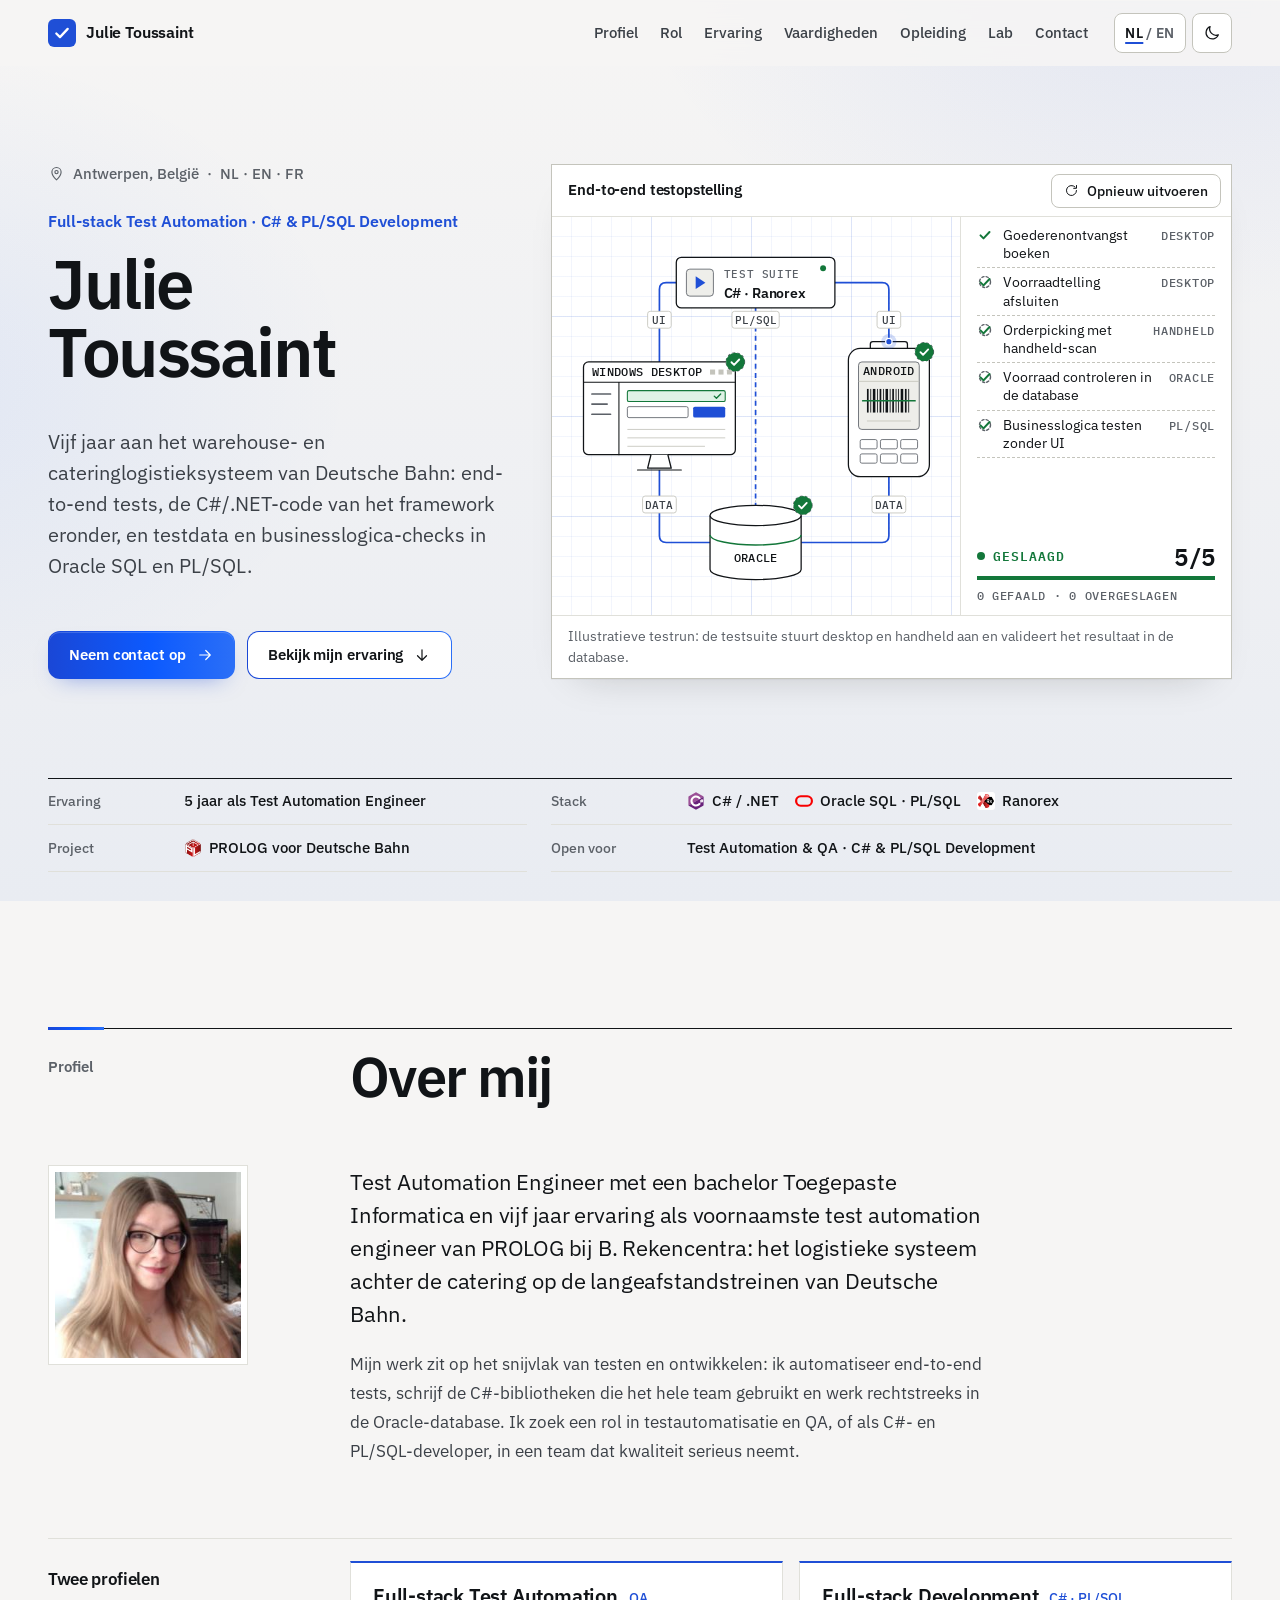
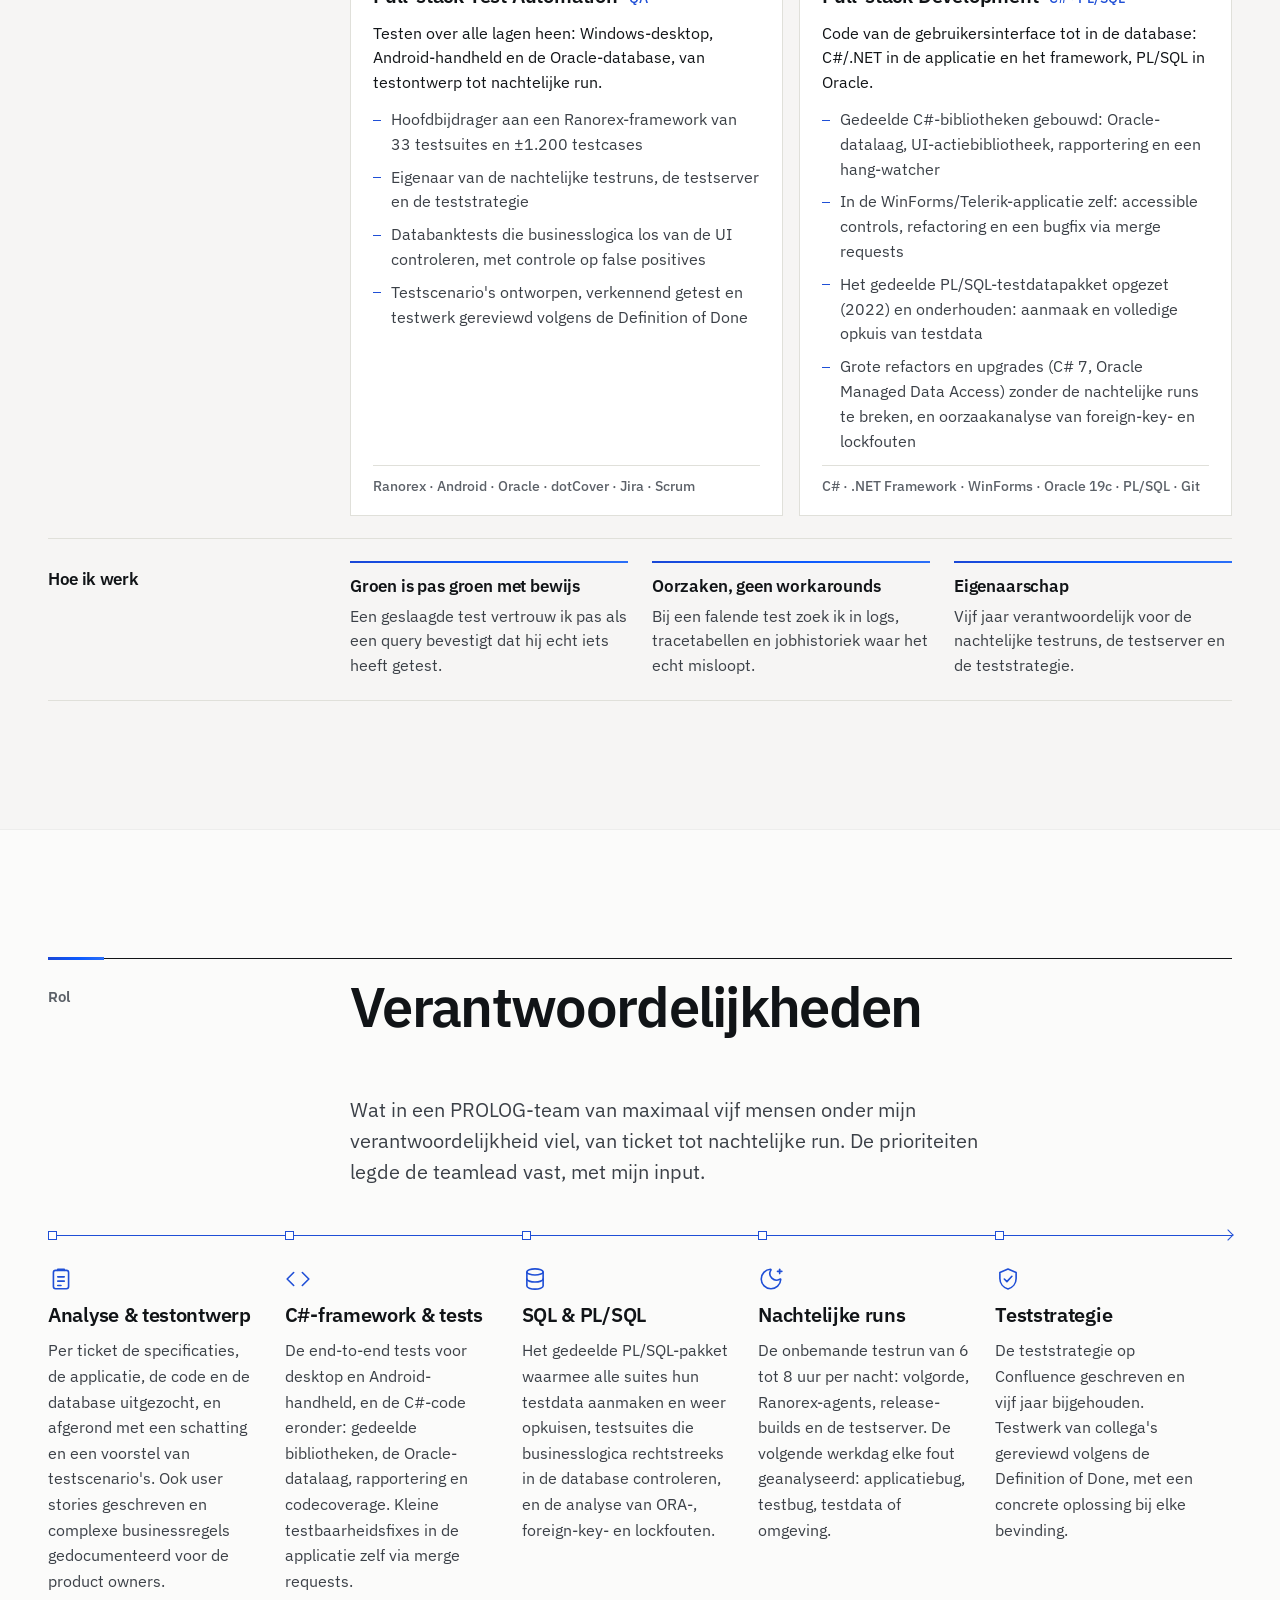
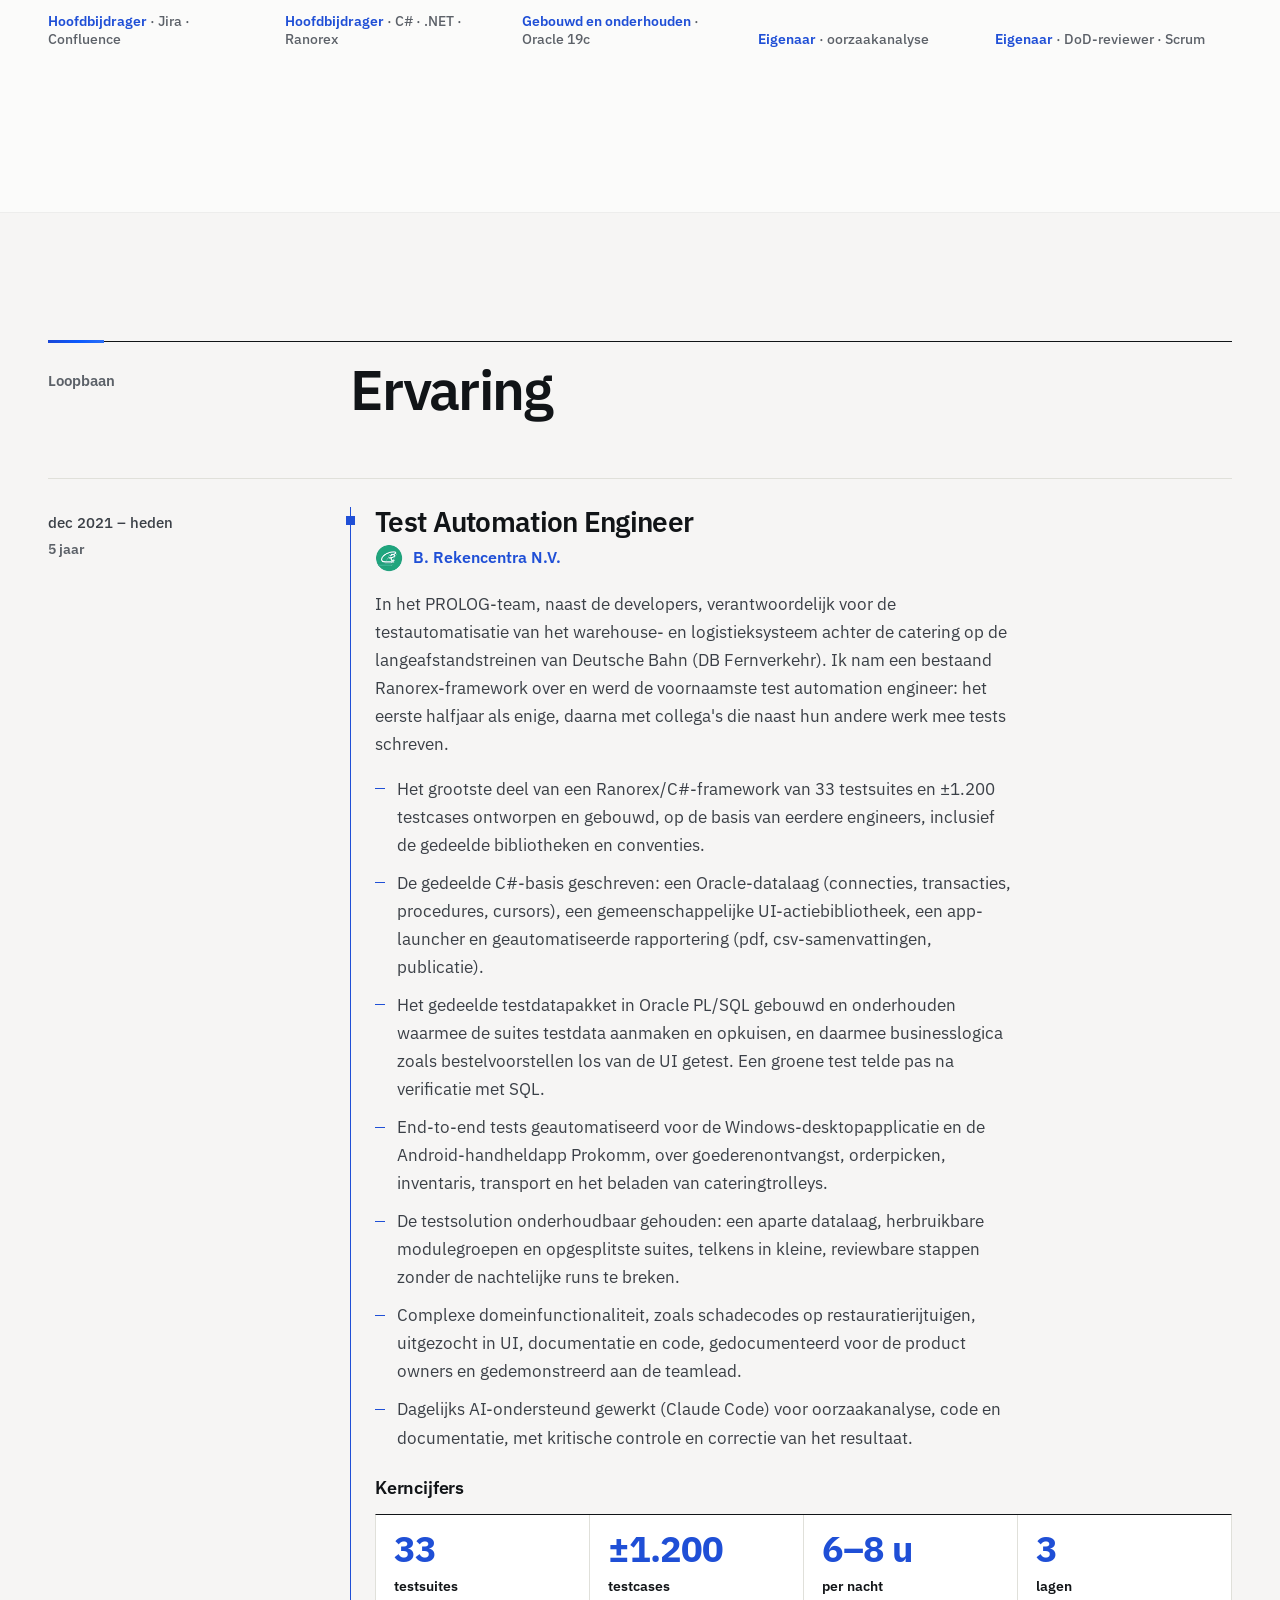
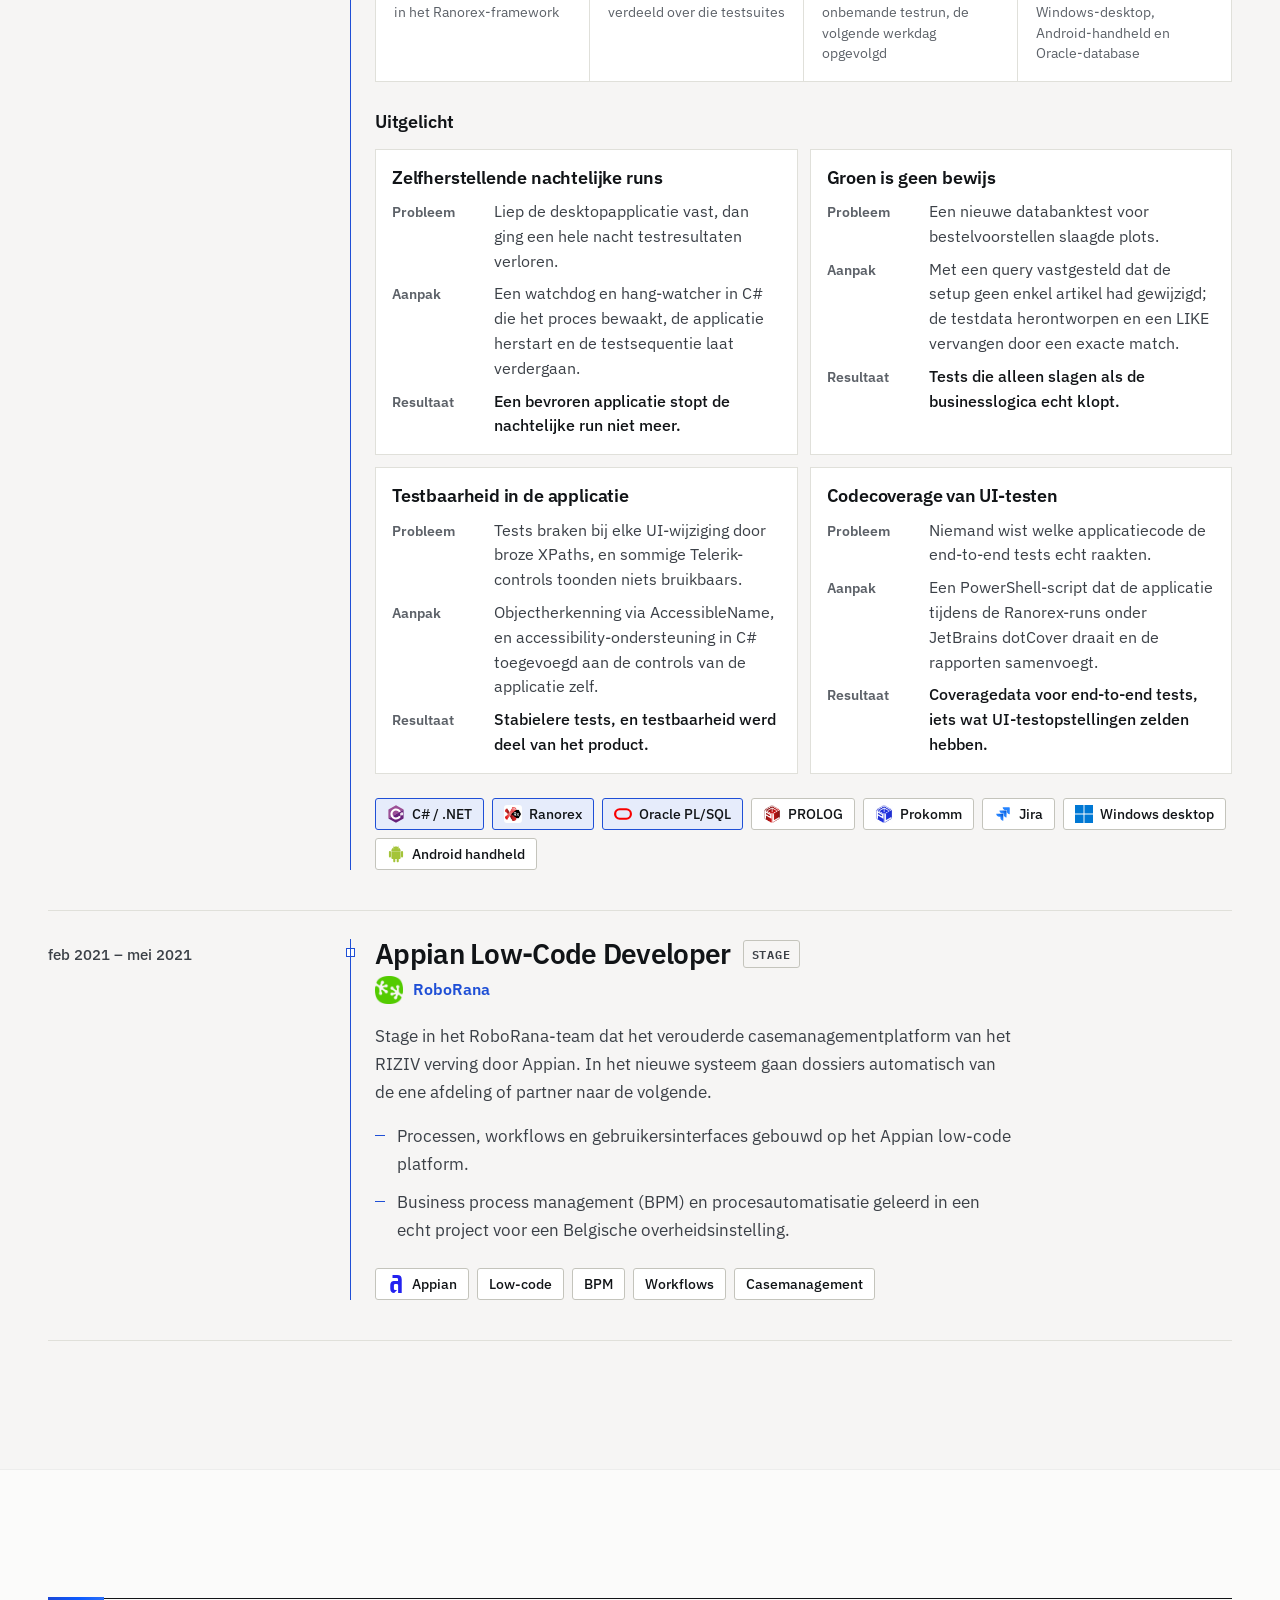
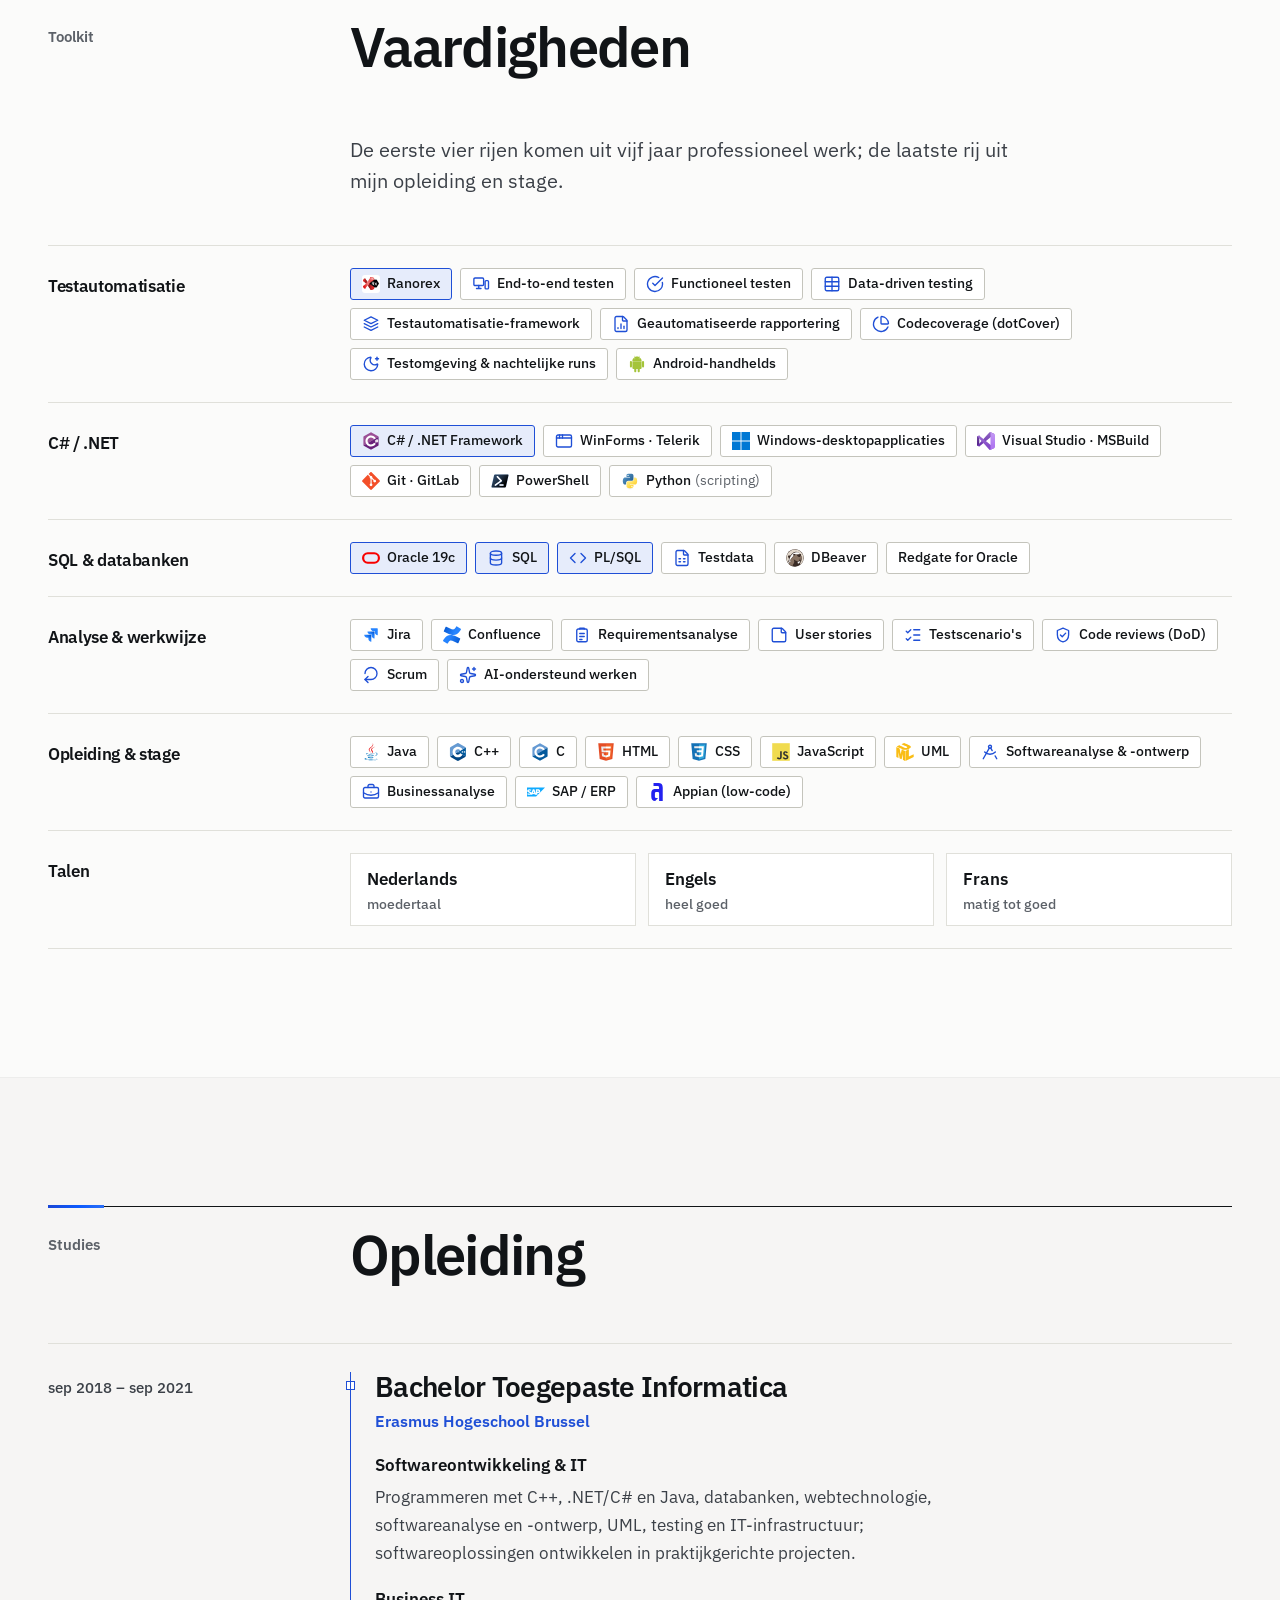
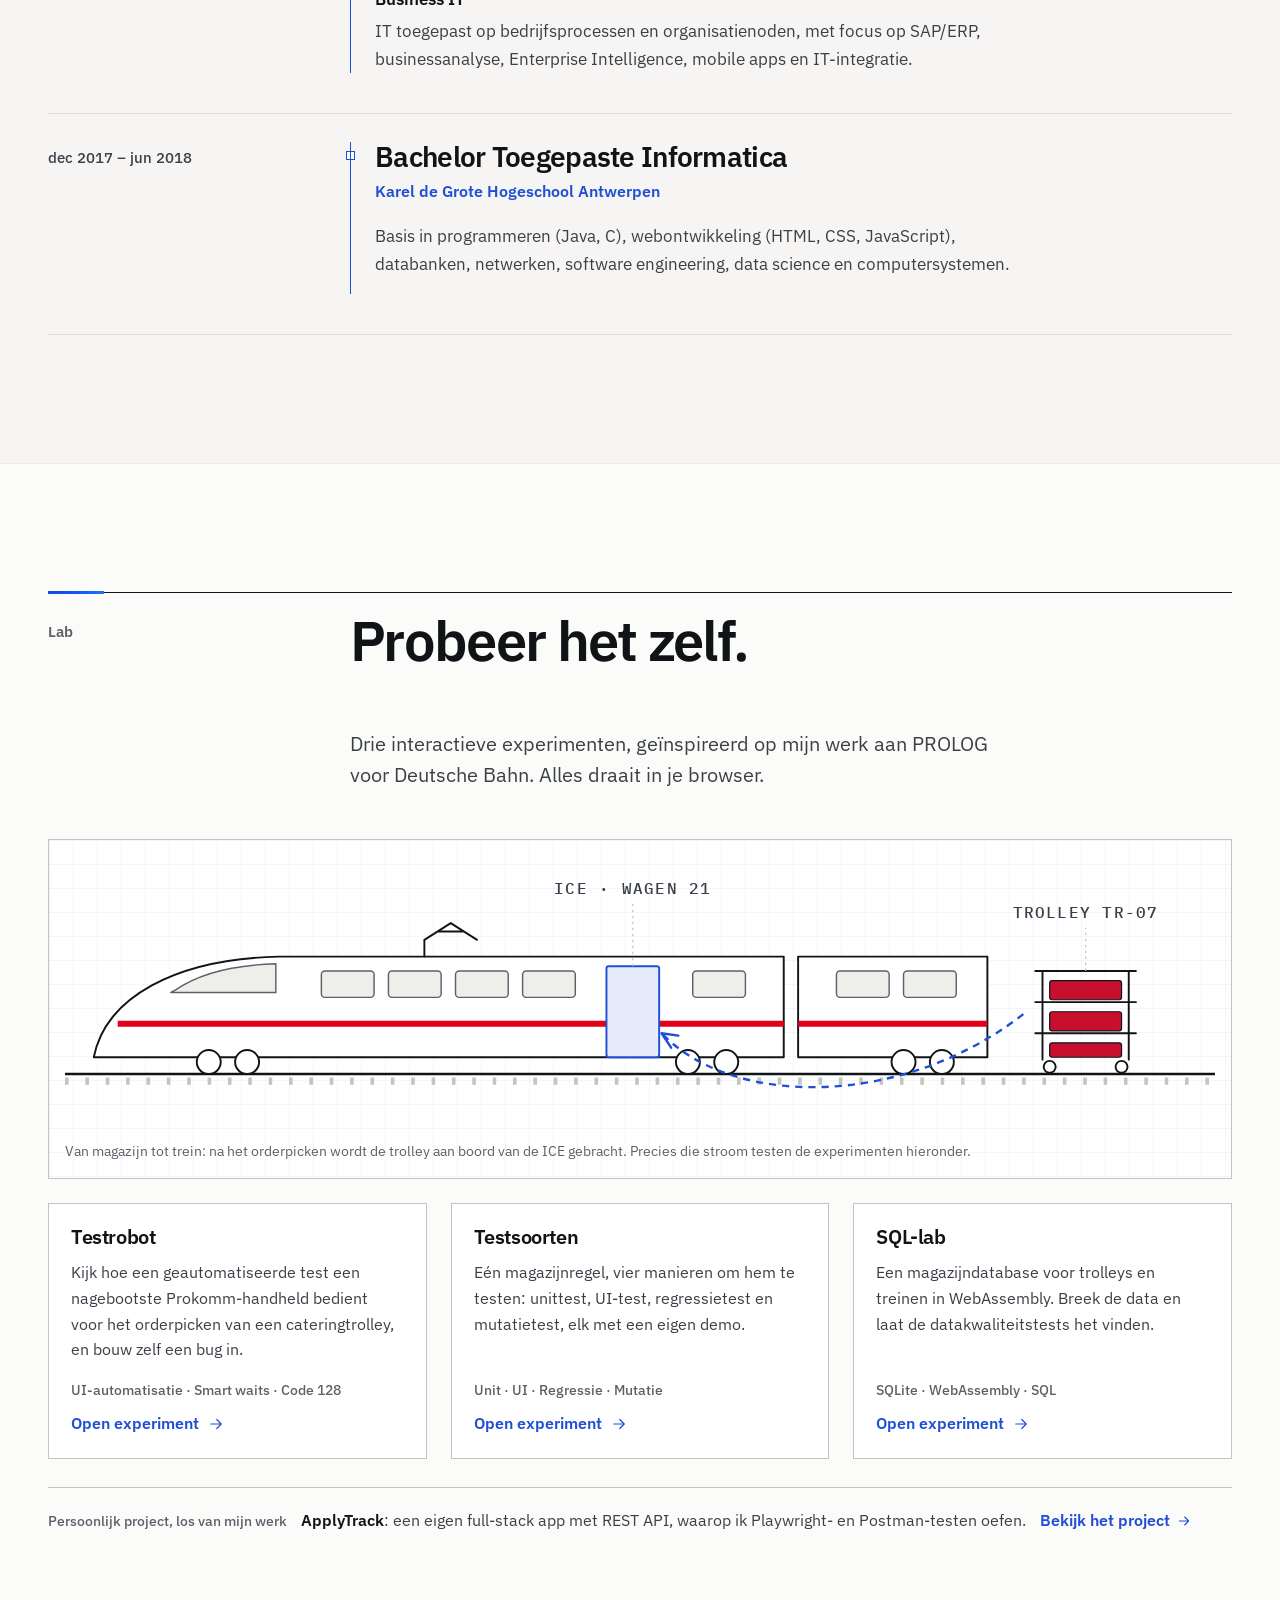
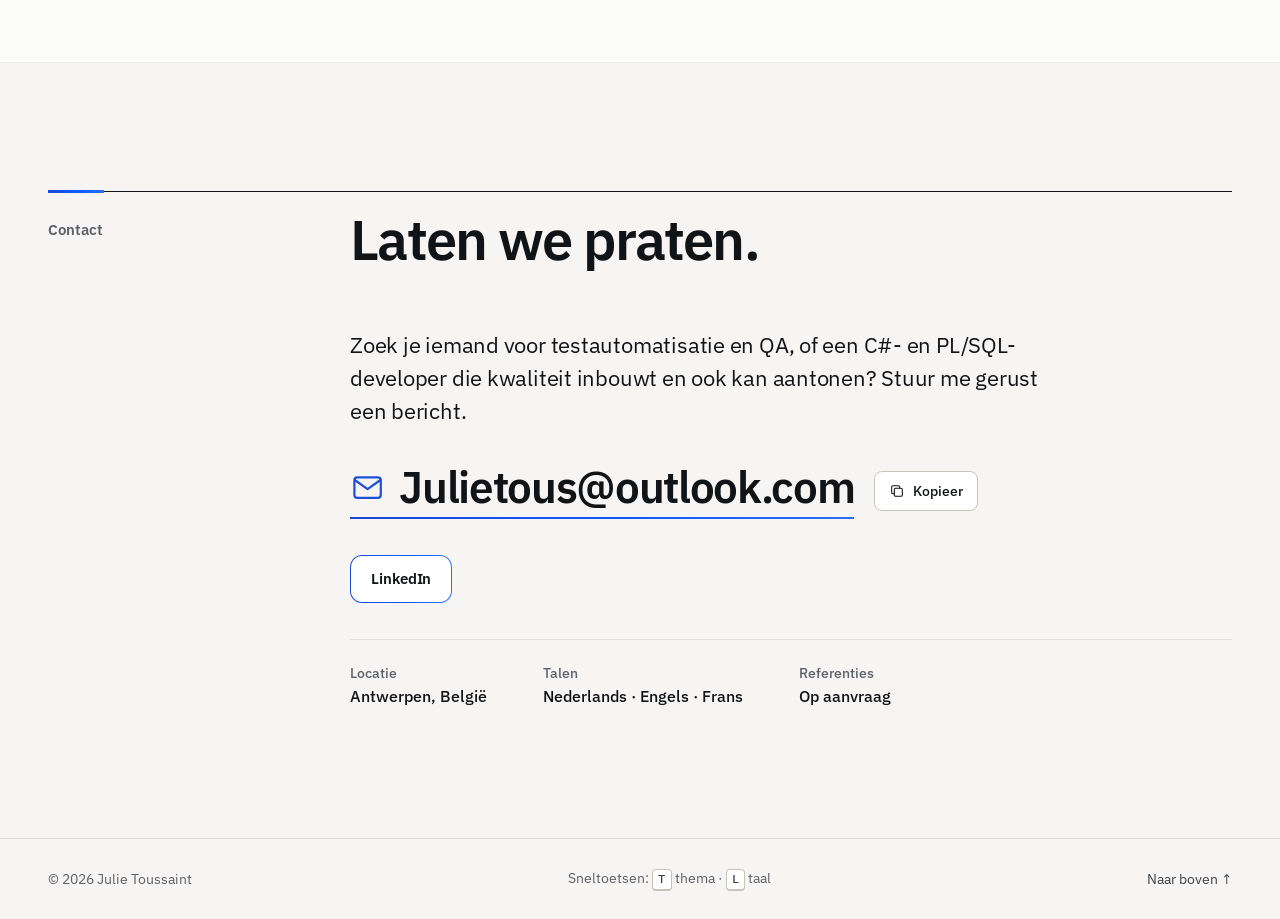
==== commit fb775c9a: "v15: assisted scroll (home page settles on each section with CSS scroll snapping)" ====
--- a/index.html
+++ b/index.html
@@ -44,7 +44,7 @@
   <link rel="preconnect" href="https://fonts.googleapis.com">
   <link rel="preconnect" href="https://fonts.gstatic.com" crossorigin>
   <link rel="stylesheet" href="https://fonts.googleapis.com/css2?family=IBM+Plex+Sans:wght@400;500;600;700&amp;family=IBM+Plex+Mono:wght@400;500;600&amp;display=swap">
-  <link rel="stylesheet" href="css/style.css?v=14">
+  <link rel="stylesheet" href="css/style.css?v=15">
   <script>
     (function (r) {
       r.classList.add('js');
@@ -56,7 +56,7 @@
       setTimeout(function () { if (!window.JT_READY) r.classList.remove('js'); }, 4000);
     })(document.documentElement);
   </script>
-  <script src="js/main.js?v=14" defer></script>
+  <script src="js/main.js?v=15" defer></script>
 </head>
 <body>
   <a class="skip" href="#main" data-i18n="skip">Ga naar de inhoud</a>
--- a/css/style.css
+++ b/css/style.css
@@ -570,6 +570,18 @@
 .sec { padding-block: clamp(72px, 10vw, 128px); }
 .sec--alt { background: var(--band); border-block: 1px solid var(--band-line); }
 
+/* Assisted scroll (homepage only, the page with the test rig): the page comes to rest at the start of
+   each part, right under the header. "proximity" only snaps when you stop near a section start,
+   so long parts such as Ervaring scroll freely and nothing jumps away from you while you read.
+   On large desktop screens the hero fills the screen, so there snapping is firm ("mandatory"):
+   one scroll gesture takes you from one part to the next. */
+html:has(#rig) { scroll-snap-type: y proximity; scroll-padding-top: var(--head-h); }
+html:has(#rig) .hero, html:has(#rig) .sec { scroll-snap-align: start; }
+html:has(#rig) .foot { scroll-snap-align: end; }
+@media (min-width: 1200px) and (min-height: 760px) {
+  html:has(#rig) { scroll-snap-type: y mandatory; }
+}
+
 /* The section rule is two drawn lines: a hairline across (::after) and a short accent bar (::before).
    They draw themselves in when the section arrives (see Motion); the content itself does not fade. */
 .sec__head {
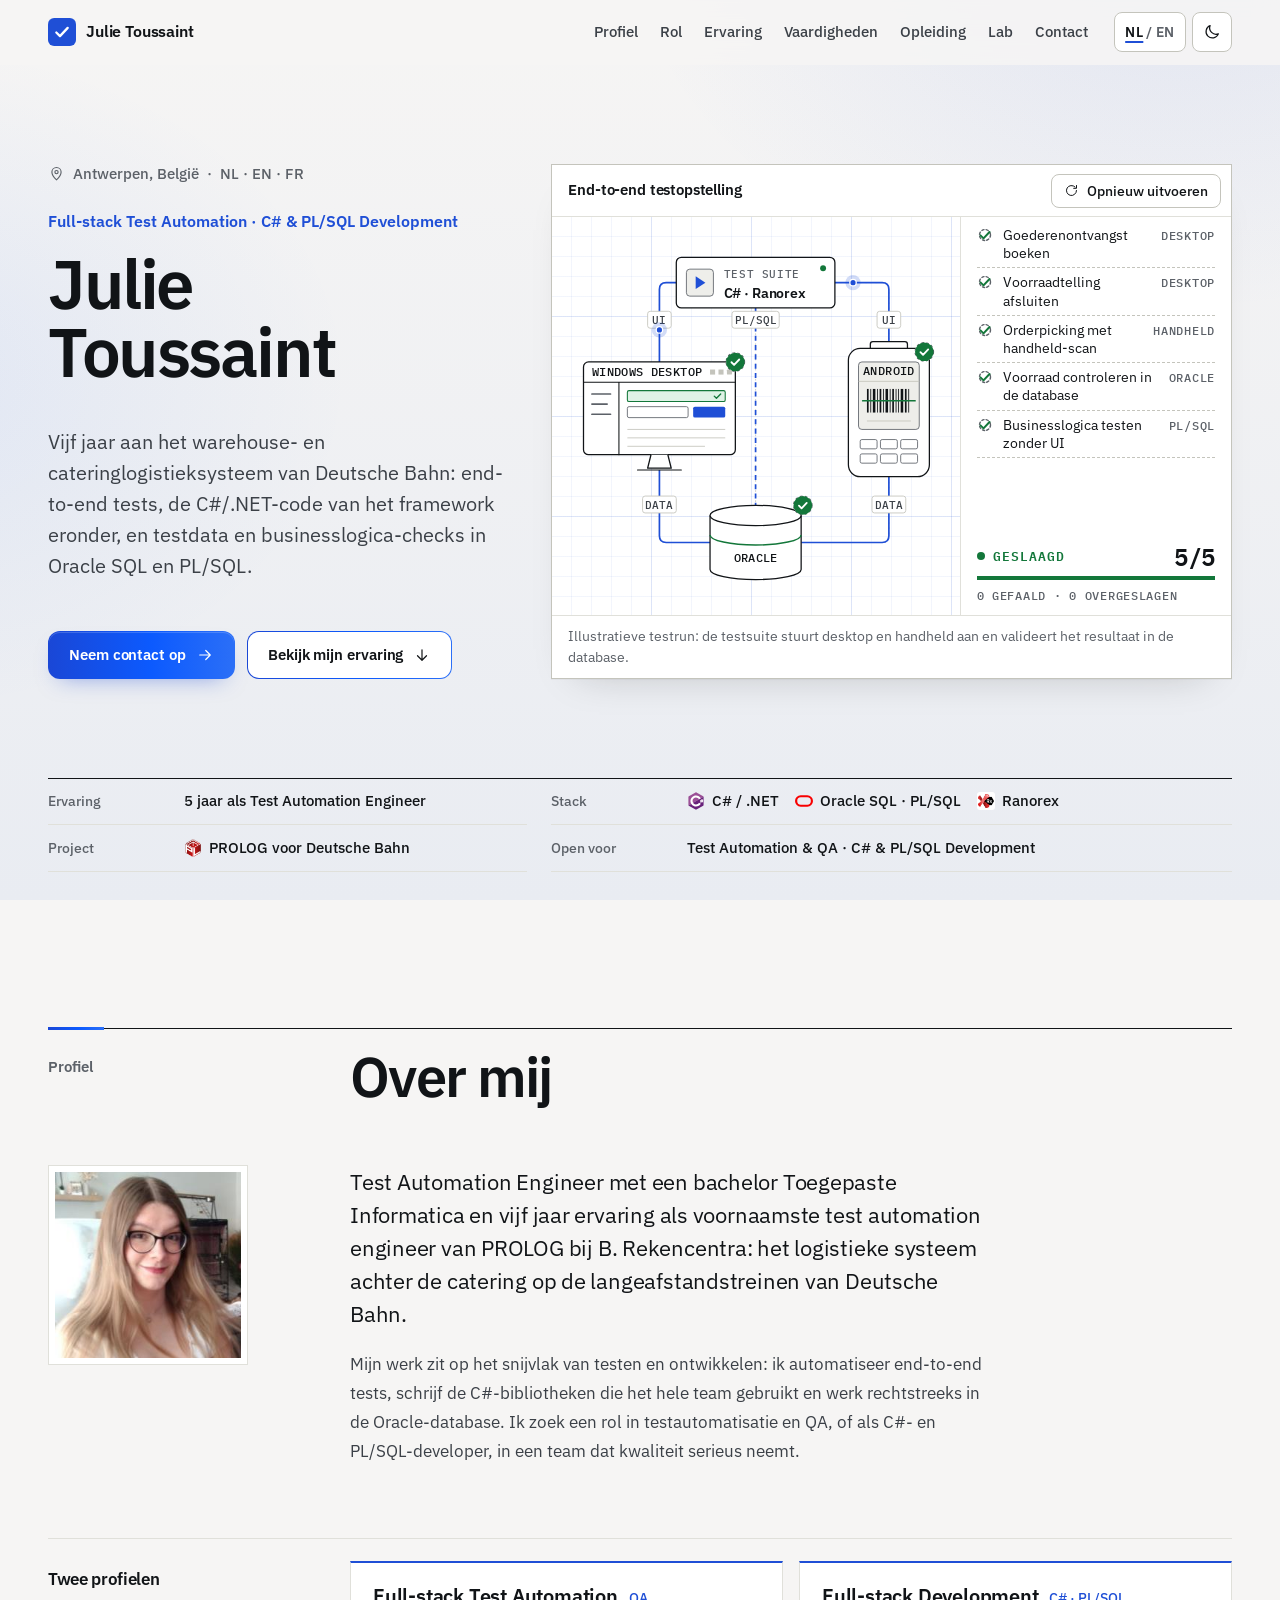
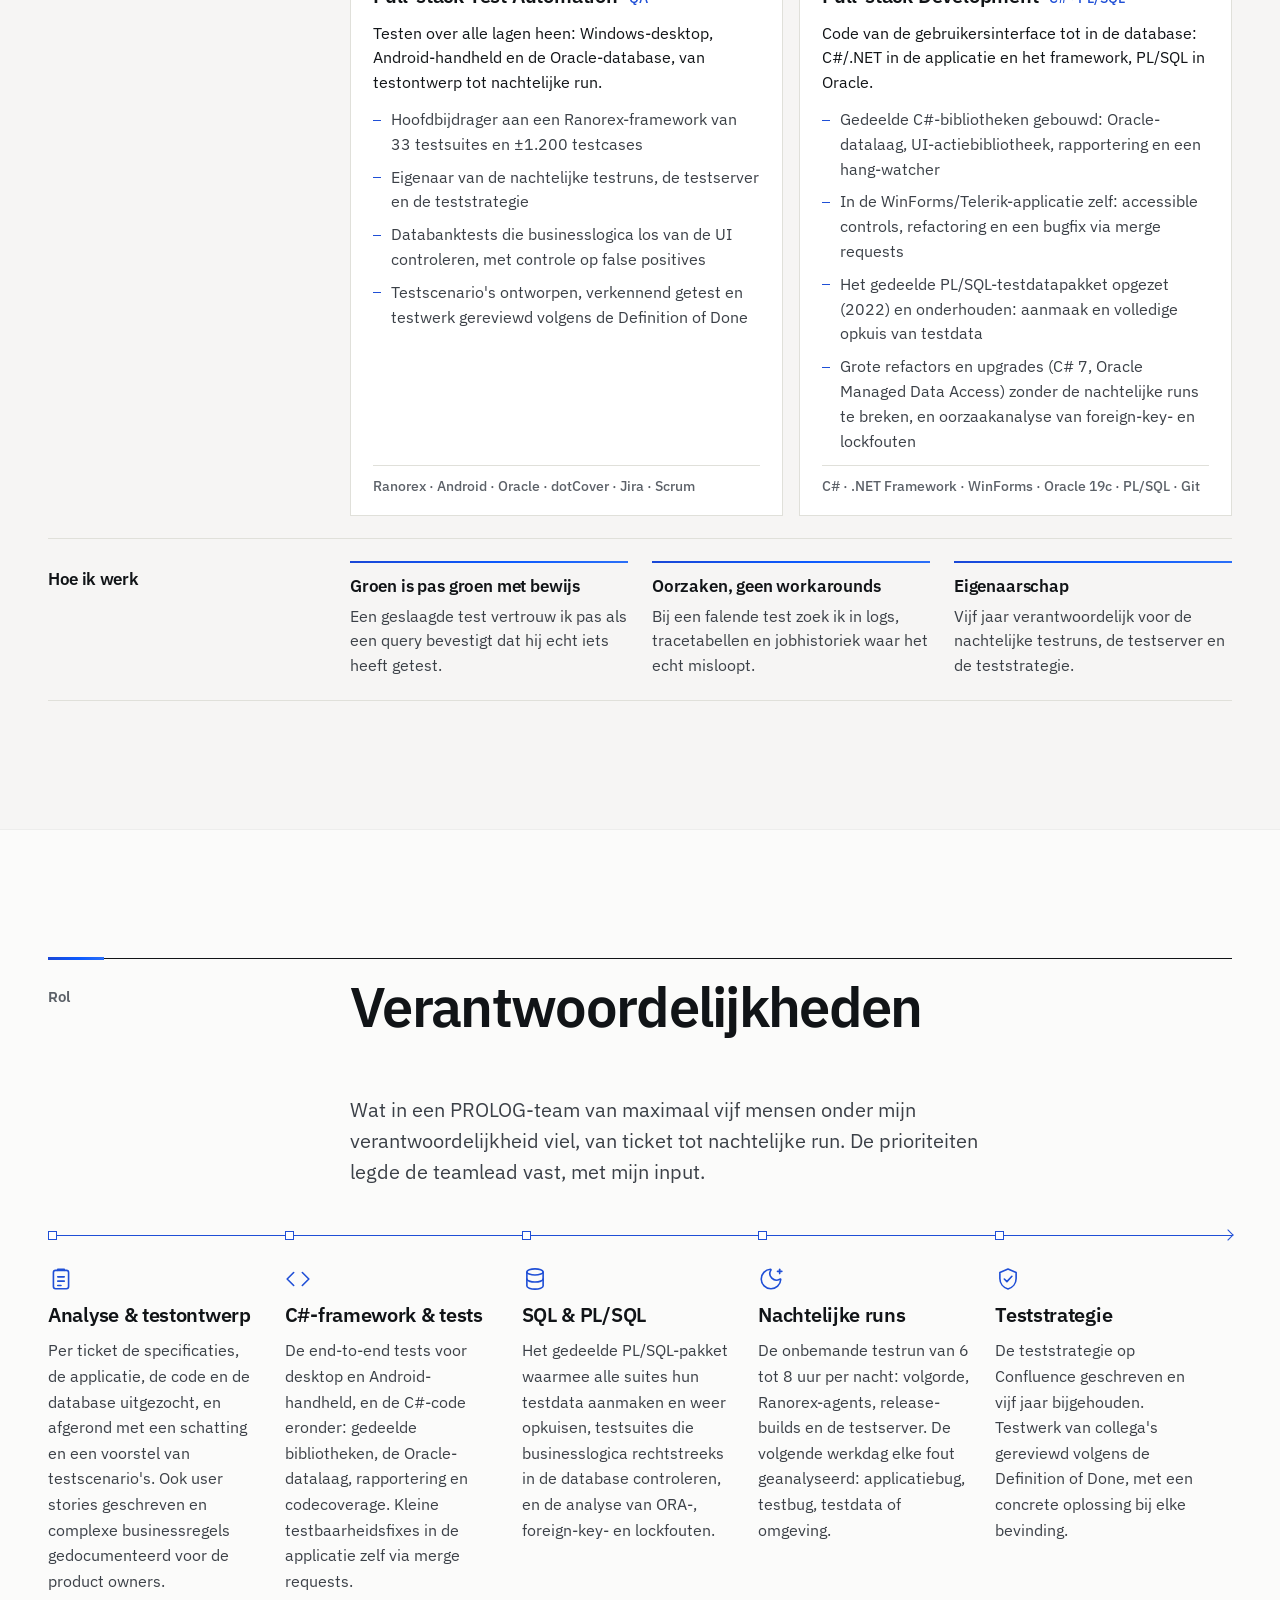
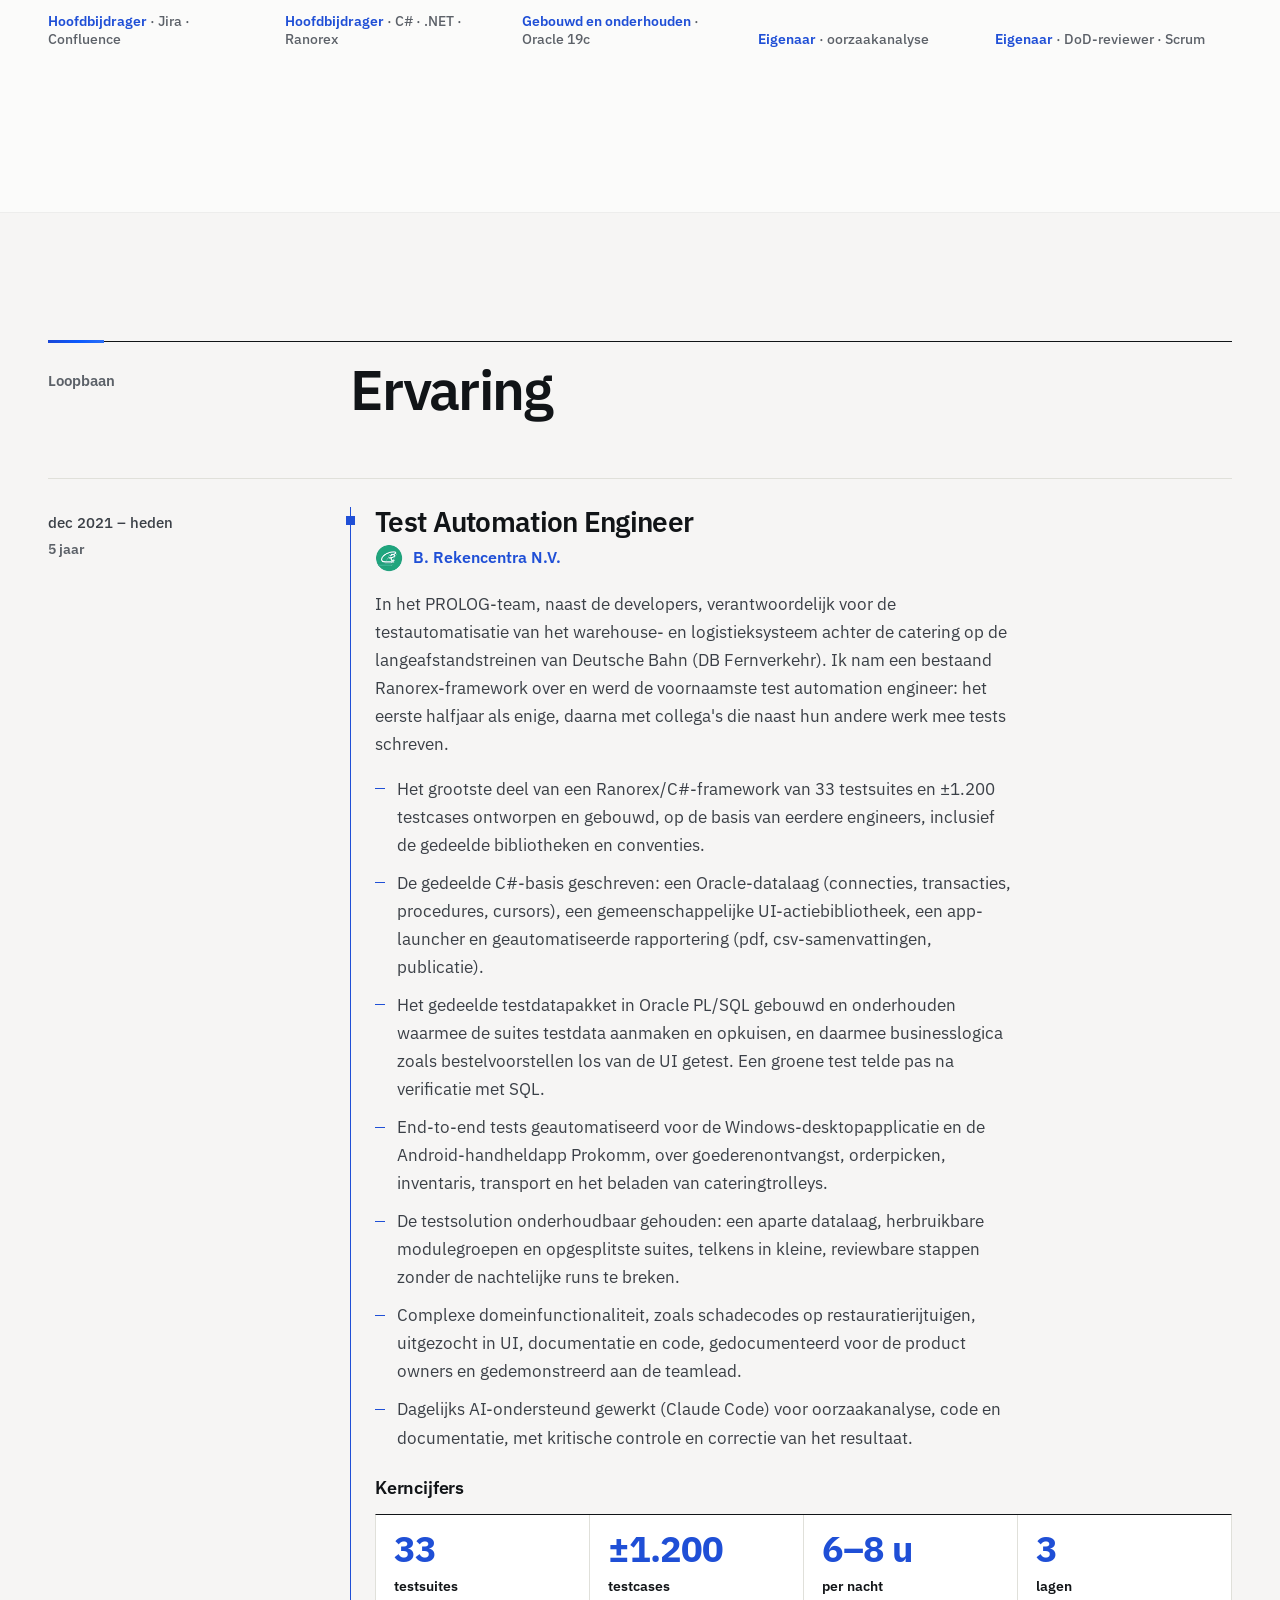
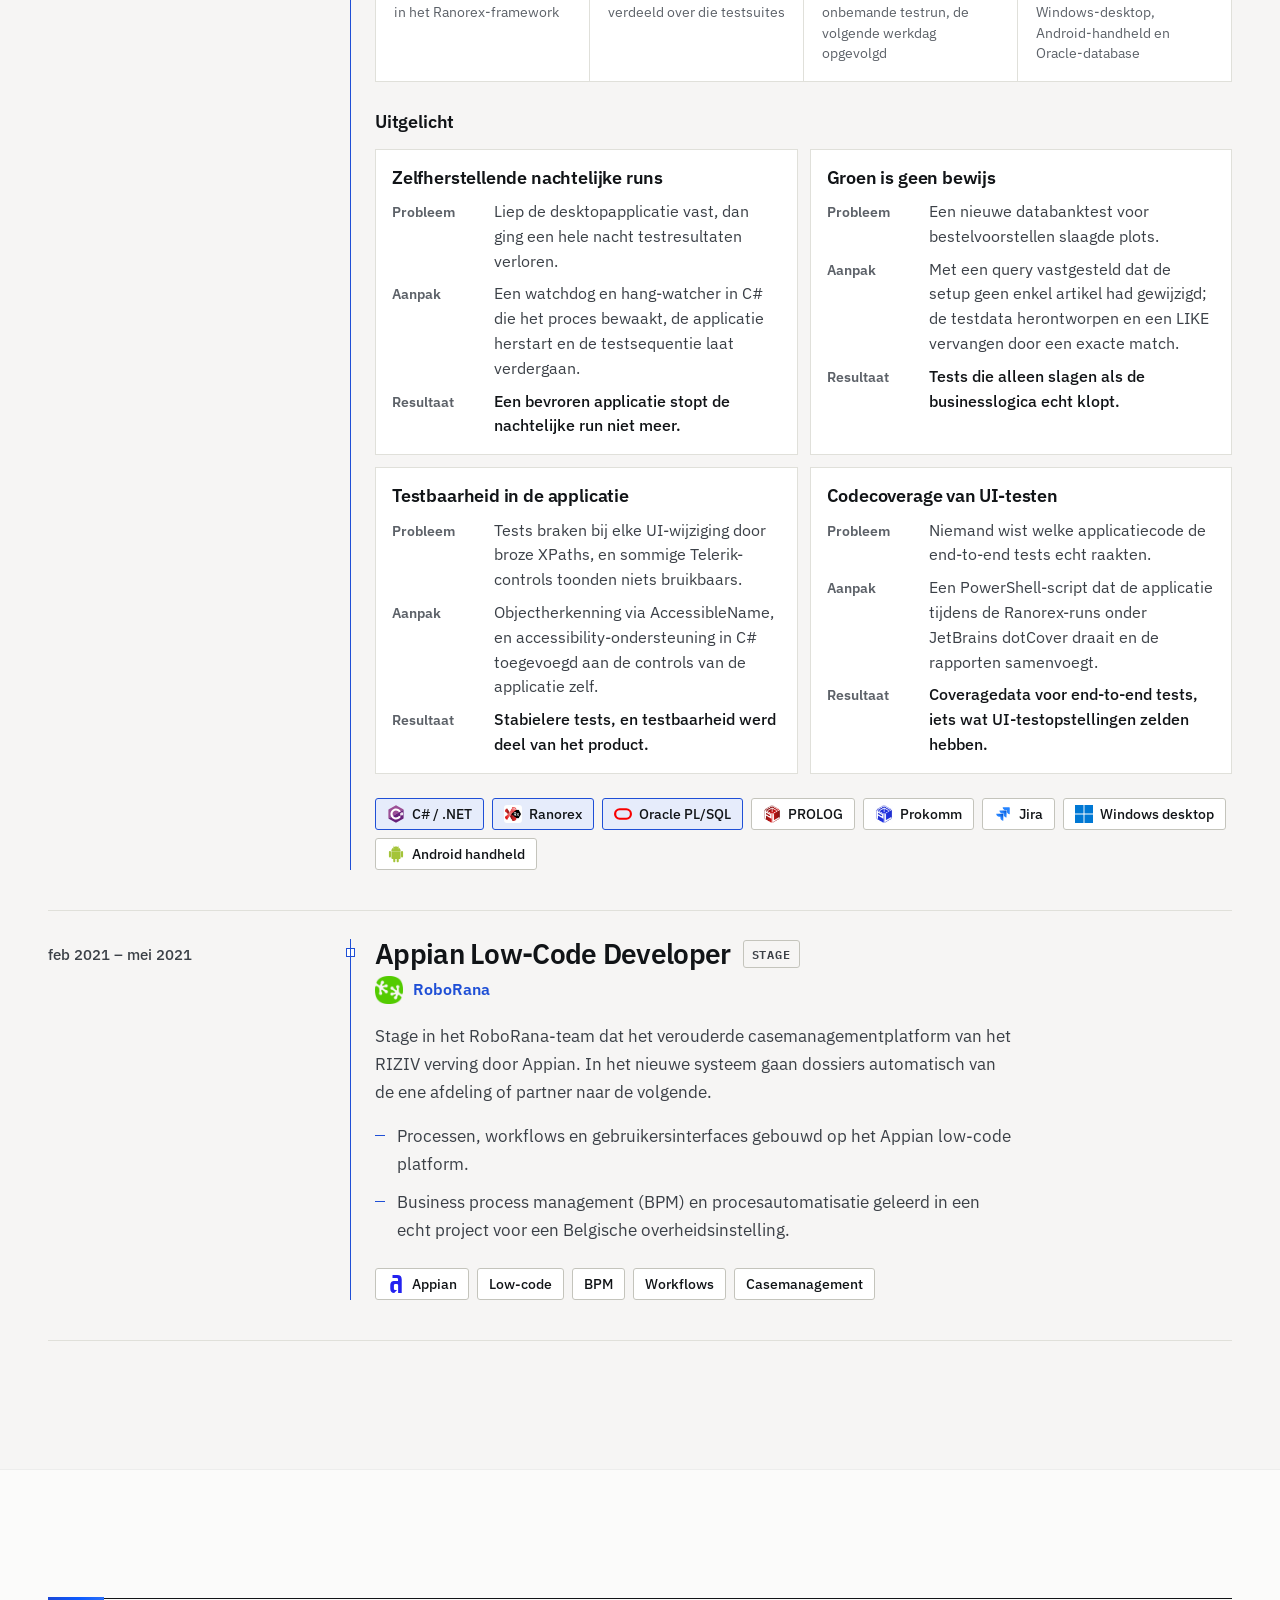
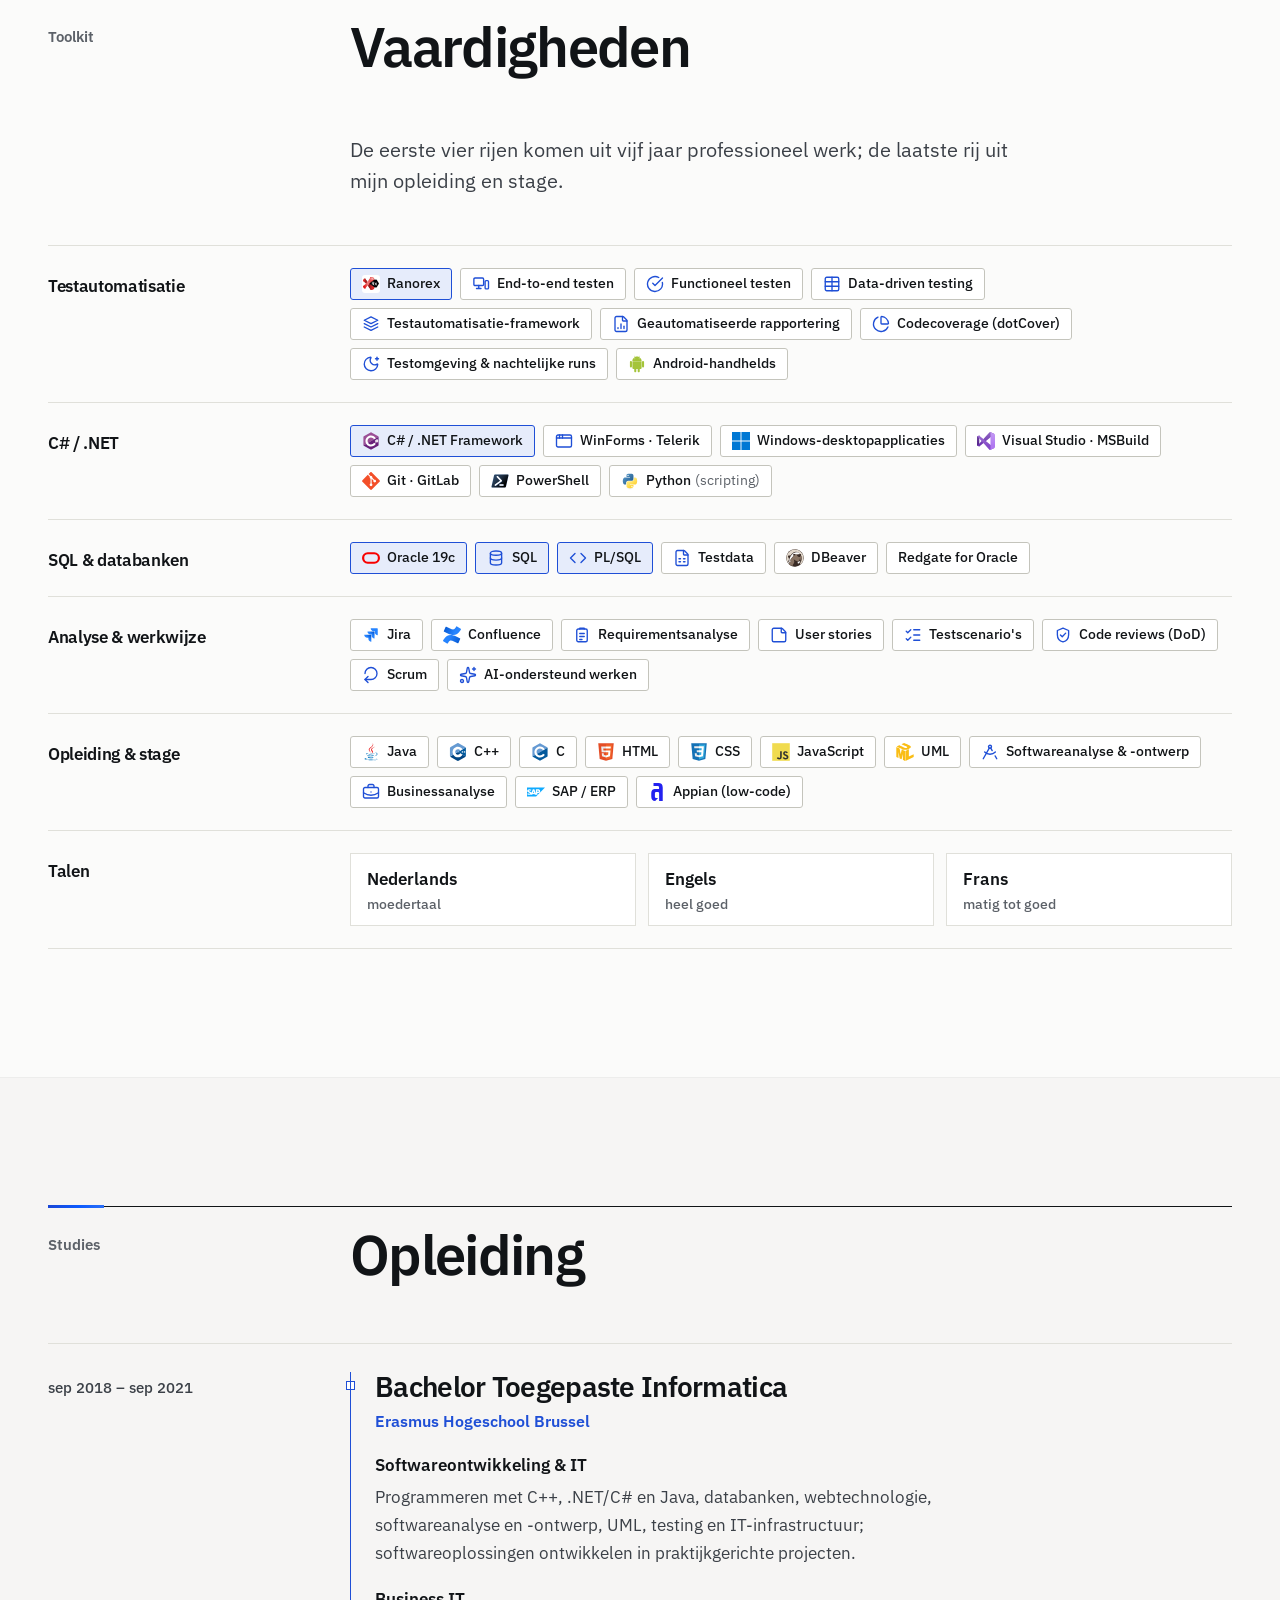
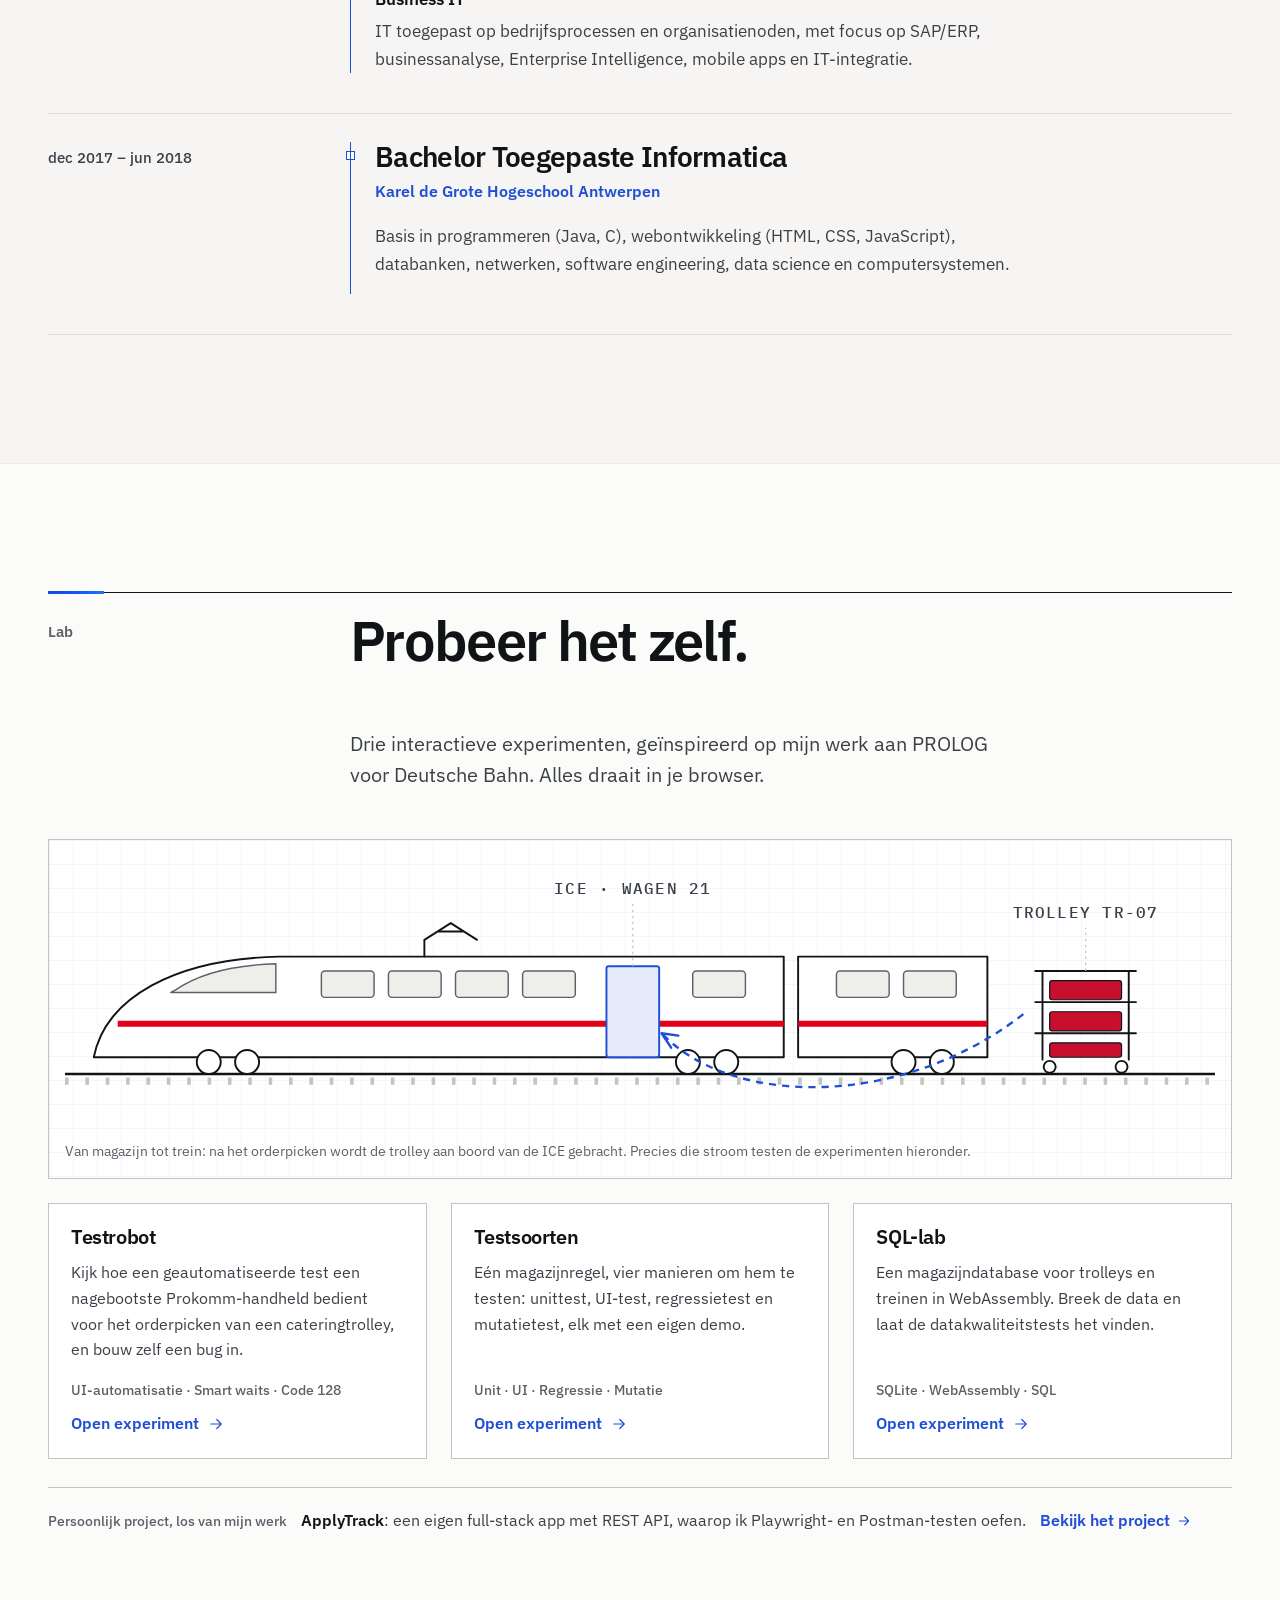
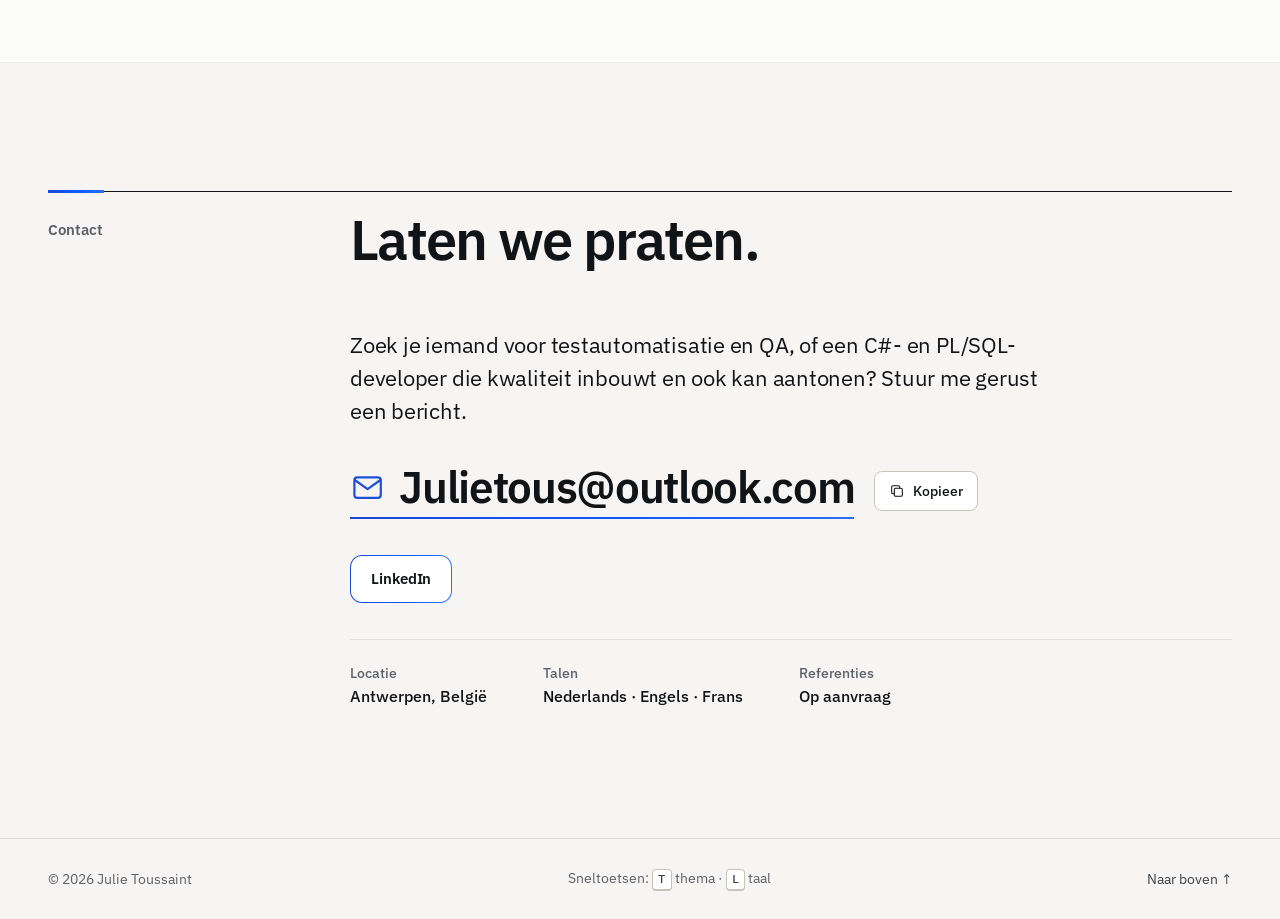
==== commit b9f8b827: "Revert "v15: assisted scroll (home page settles on each section with CSS scroll snapping)" This reve" ====
--- a/index.html
+++ b/index.html
@@ -44,7 +44,7 @@
   <link rel="preconnect" href="https://fonts.googleapis.com">
   <link rel="preconnect" href="https://fonts.gstatic.com" crossorigin>
   <link rel="stylesheet" href="https://fonts.googleapis.com/css2?family=IBM+Plex+Sans:wght@400;500;600;700&amp;family=IBM+Plex+Mono:wght@400;500;600&amp;display=swap">
-  <link rel="stylesheet" href="css/style.css?v=15">
+  <link rel="stylesheet" href="css/style.css?v=14">
   <script>
     (function (r) {
       r.classList.add('js');
@@ -56,7 +56,7 @@
       setTimeout(function () { if (!window.JT_READY) r.classList.remove('js'); }, 4000);
     })(document.documentElement);
   </script>
-  <script src="js/main.js?v=15" defer></script>
+  <script src="js/main.js?v=14" defer></script>
 </head>
 <body>
   <a class="skip" href="#main" data-i18n="skip">Ga naar de inhoud</a>
--- a/css/style.css
+++ b/css/style.css
@@ -570,18 +570,6 @@
 .sec { padding-block: clamp(72px, 10vw, 128px); }
 .sec--alt { background: var(--band); border-block: 1px solid var(--band-line); }
 
-/* Assisted scroll (homepage only, the page with the test rig): the page comes to rest at the start of
-   each part, right under the header. "proximity" only snaps when you stop near a section start,
-   so long parts such as Ervaring scroll freely and nothing jumps away from you while you read.
-   On large desktop screens the hero fills the screen, so there snapping is firm ("mandatory"):
-   one scroll gesture takes you from one part to the next. */
-html:has(#rig) { scroll-snap-type: y proximity; scroll-padding-top: var(--head-h); }
-html:has(#rig) .hero, html:has(#rig) .sec { scroll-snap-align: start; }
-html:has(#rig) .foot { scroll-snap-align: end; }
-@media (min-width: 1200px) and (min-height: 760px) {
-  html:has(#rig) { scroll-snap-type: y mandatory; }
-}
-
 /* The section rule is two drawn lines: a hairline across (::after) and a short accent bar (::before).
    They draw themselves in when the section arrives (see Motion); the content itself does not fade. */
 .sec__head {
